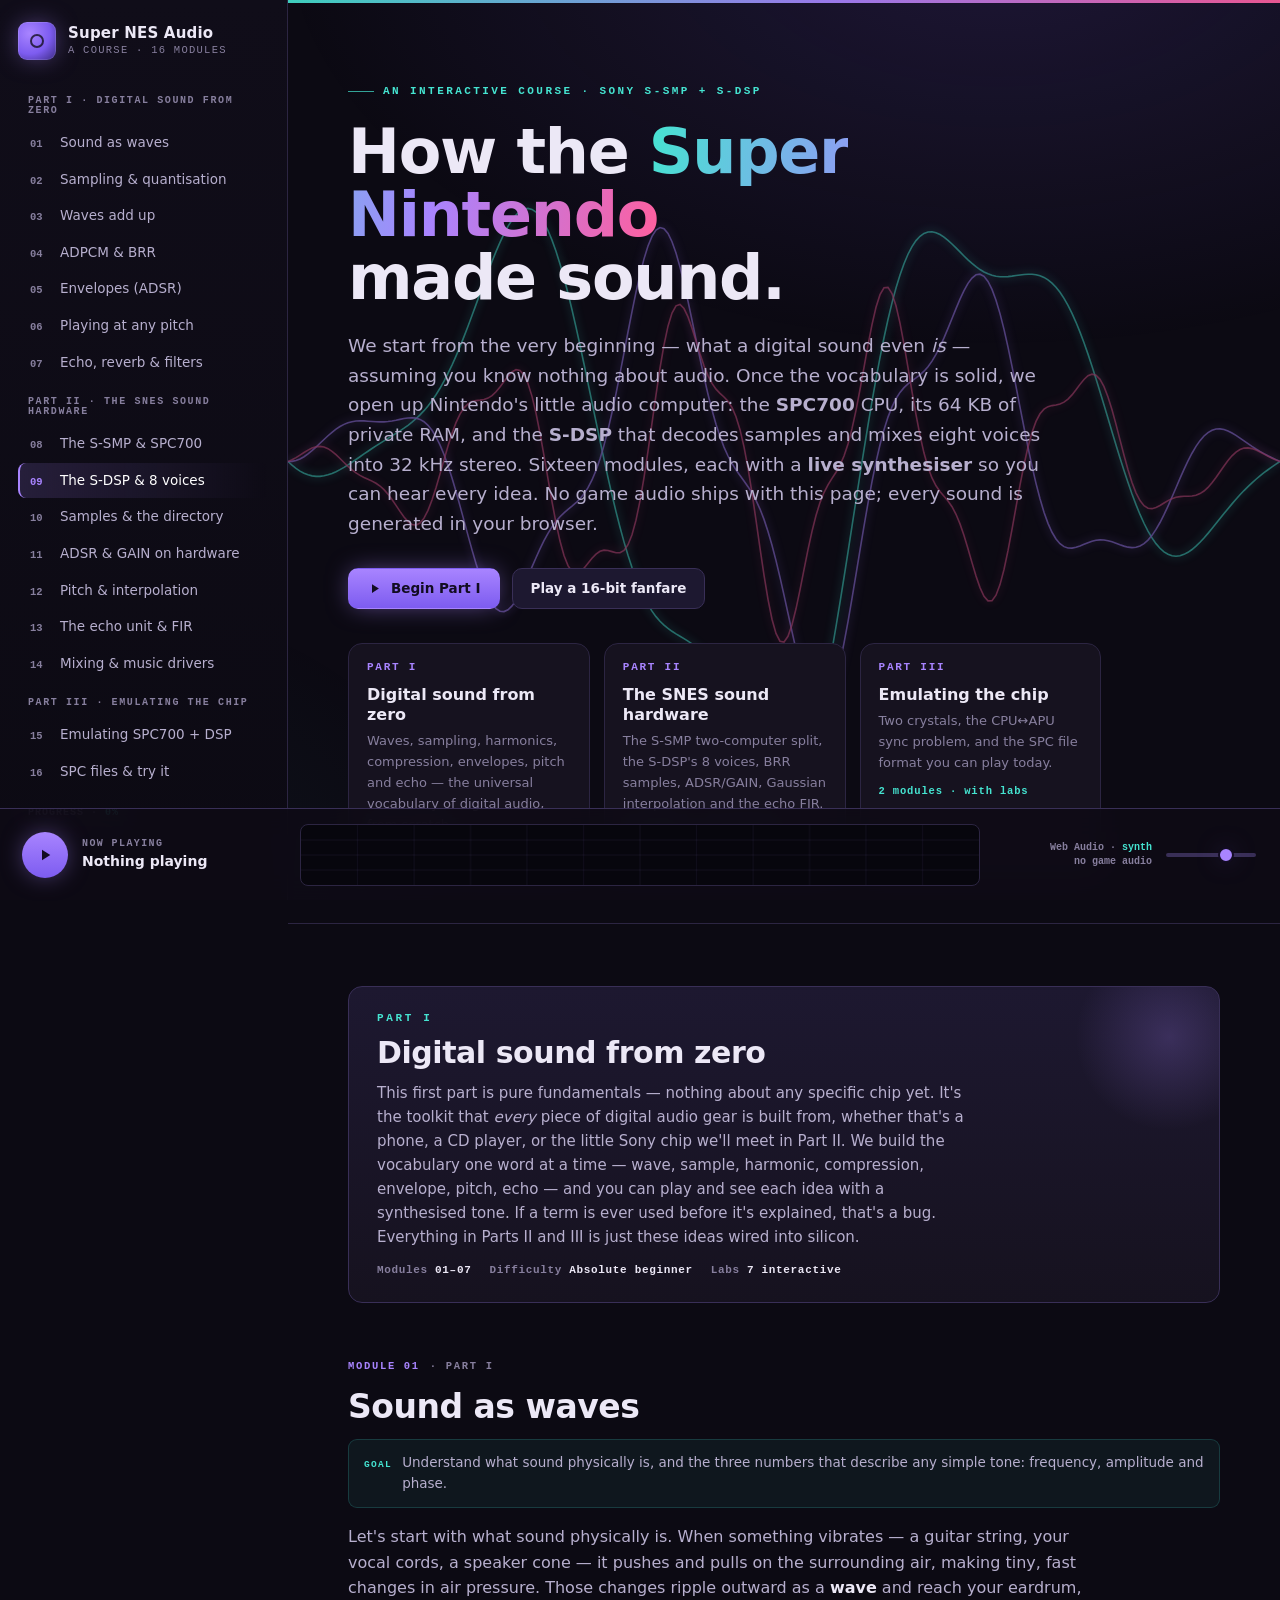
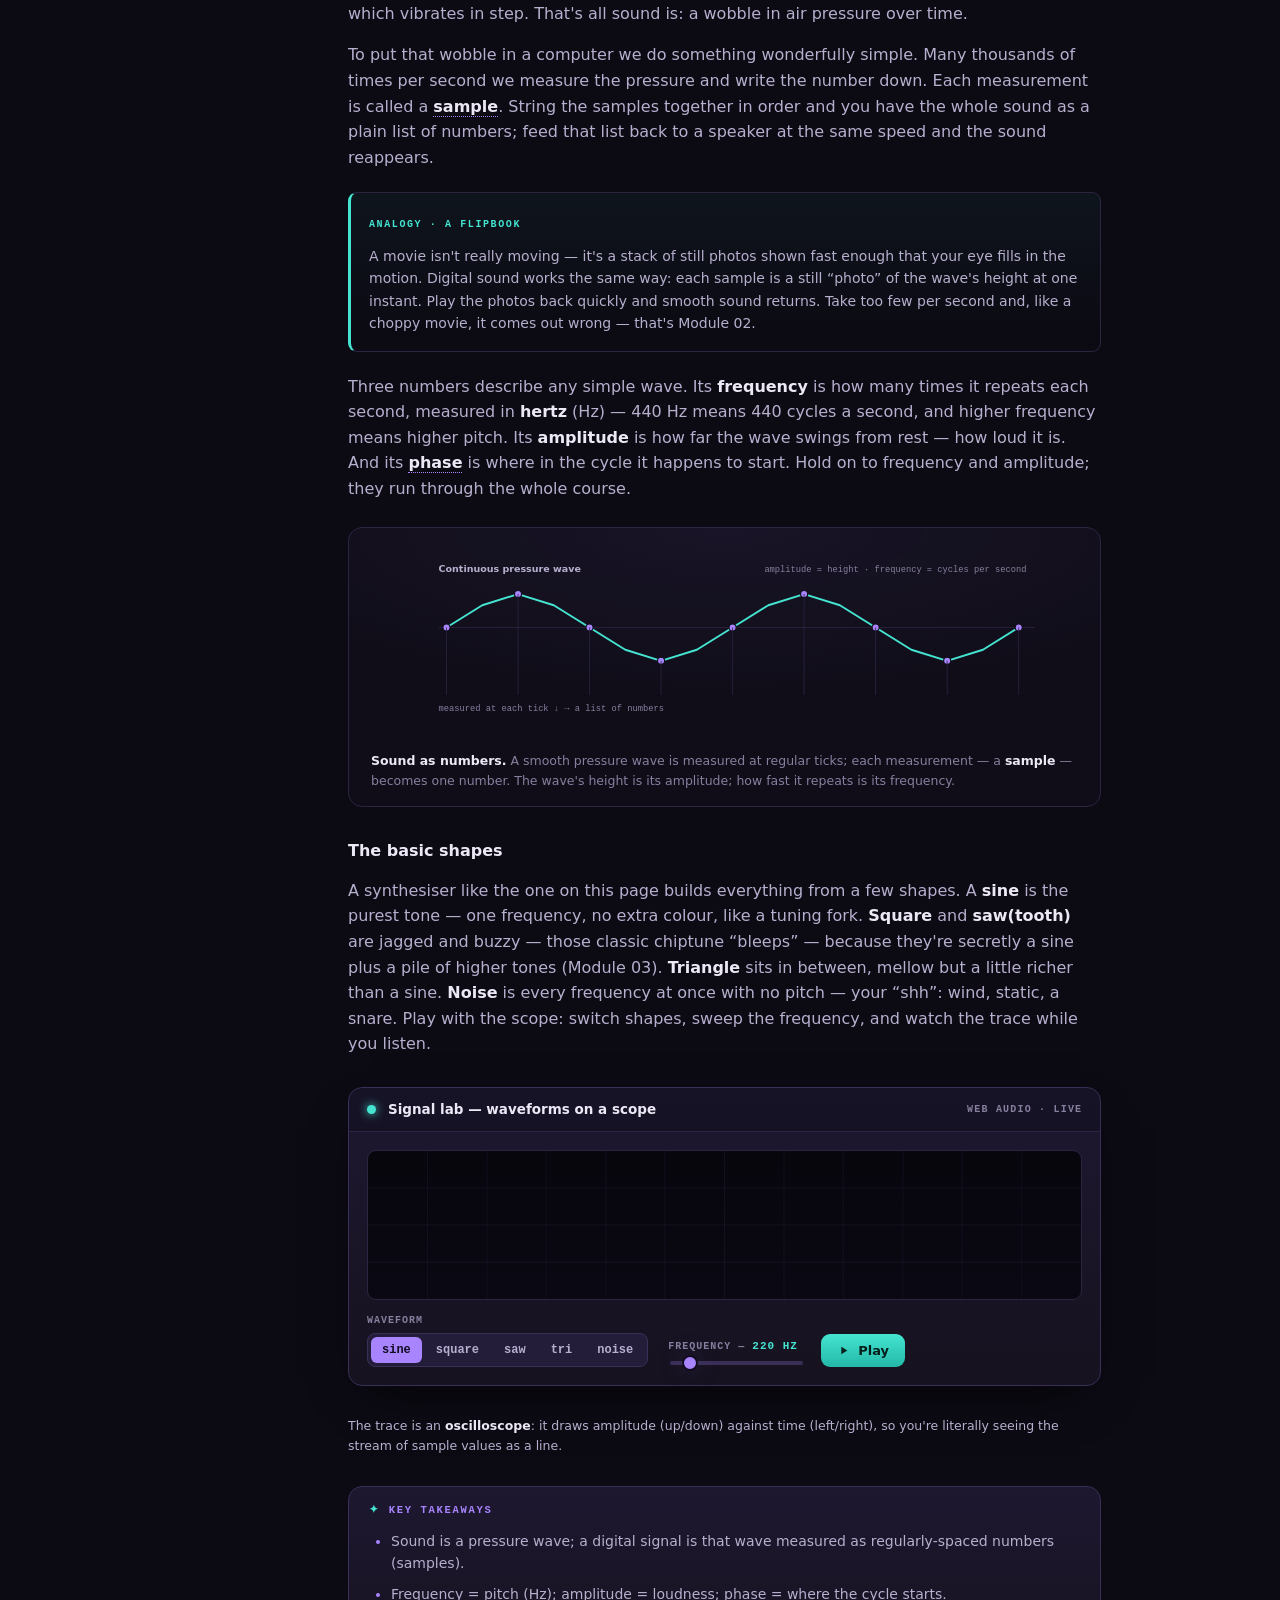
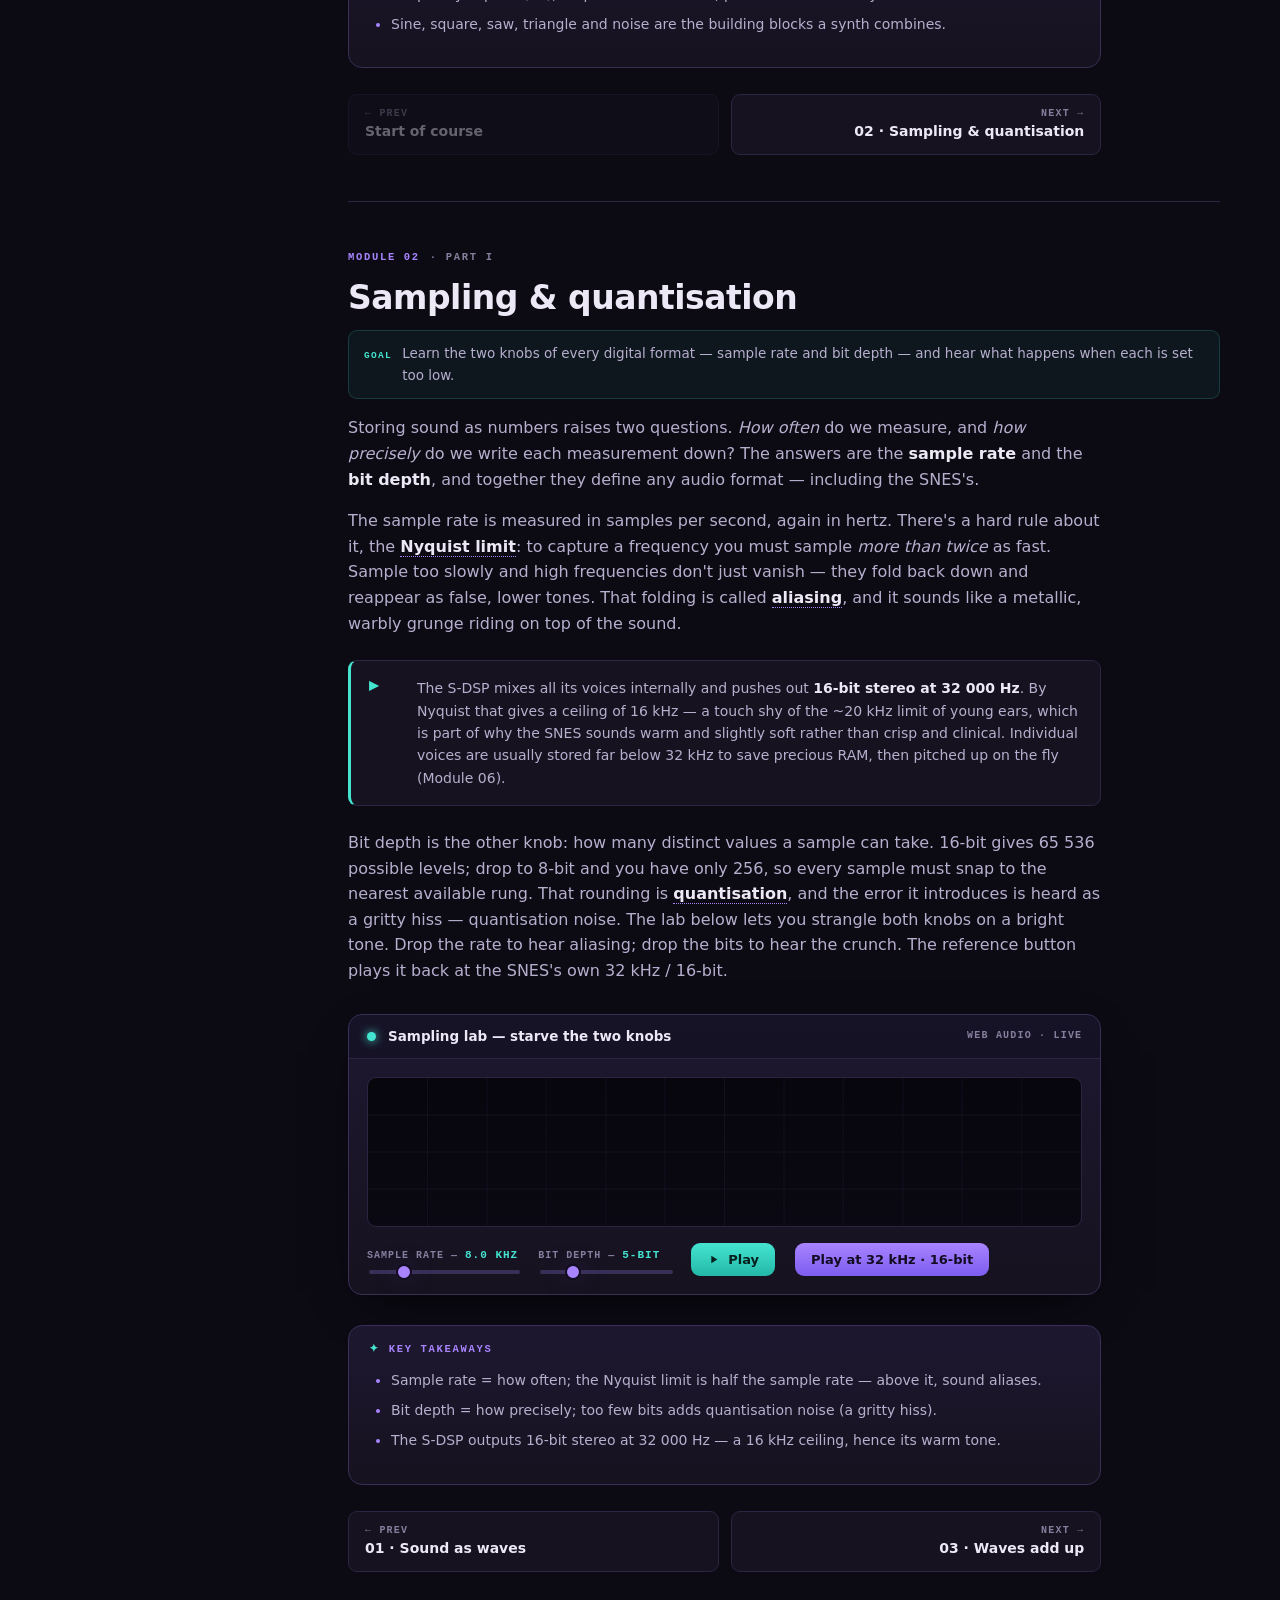
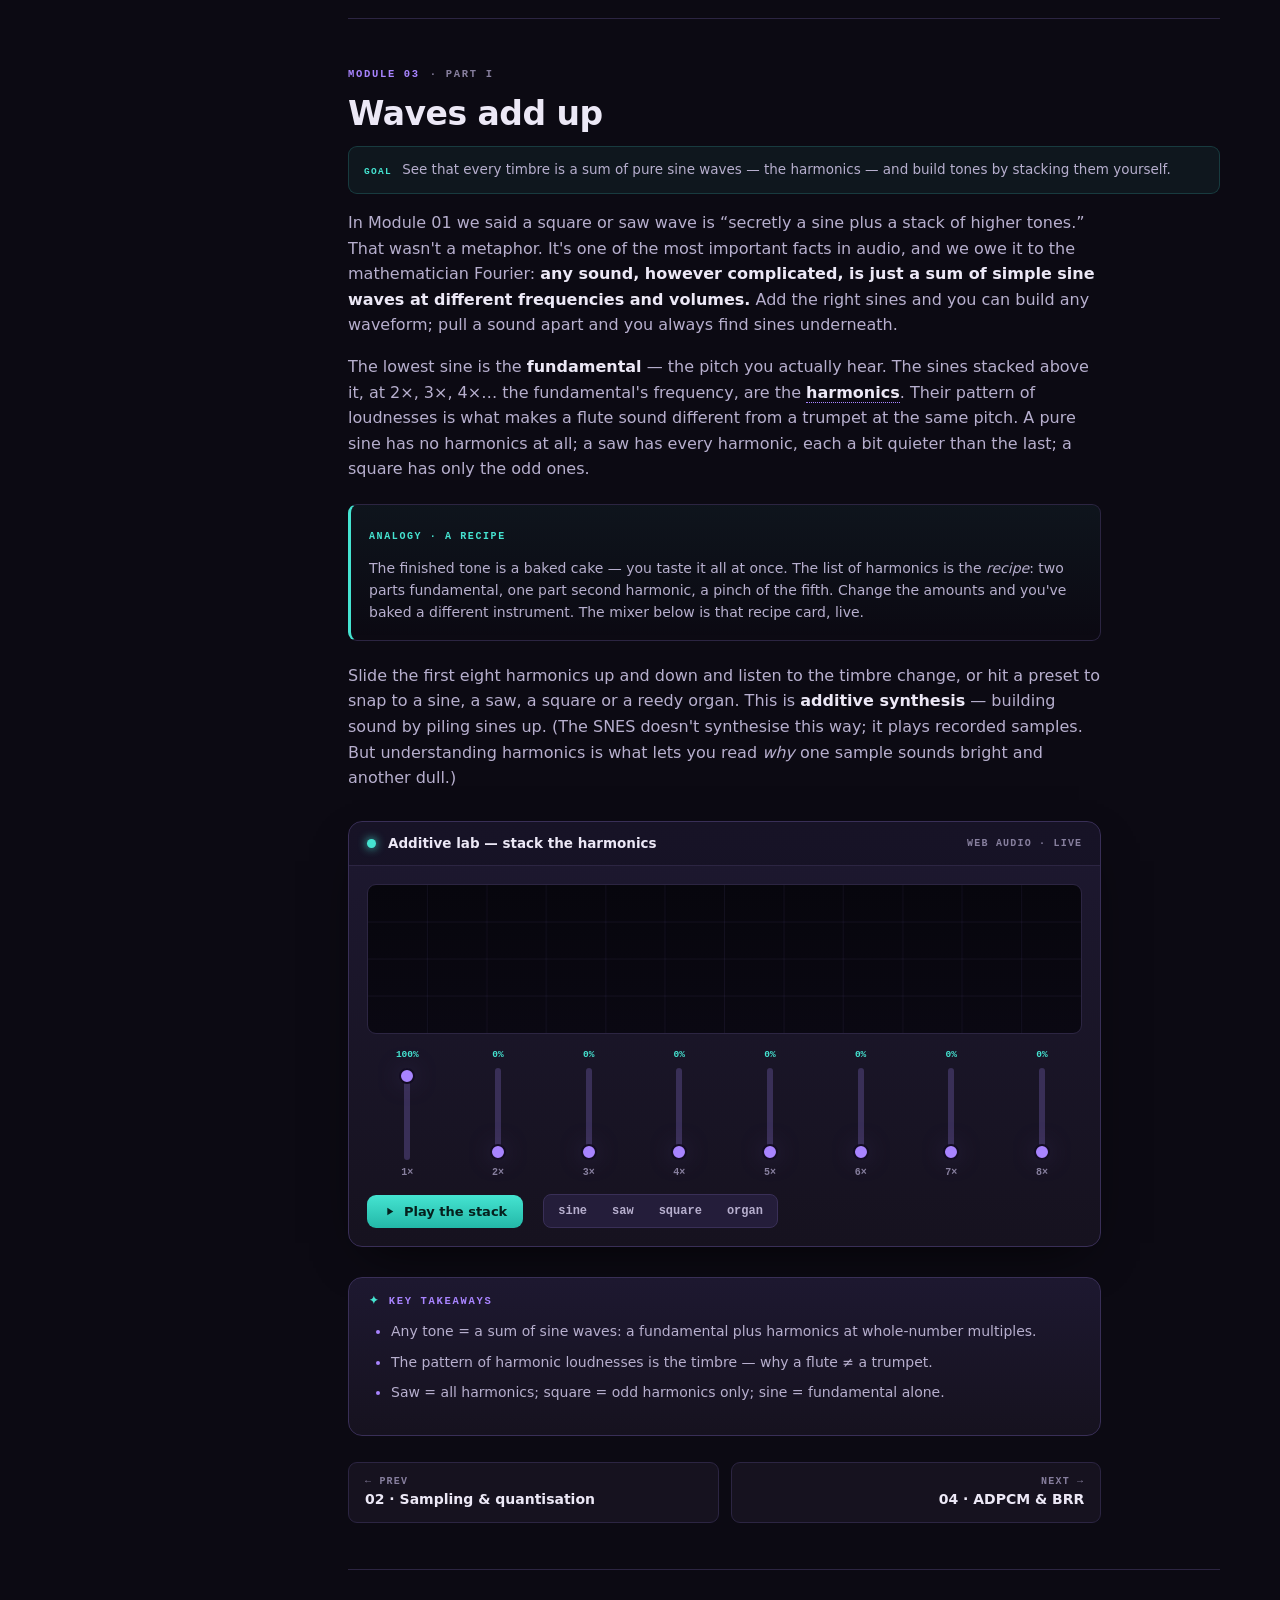
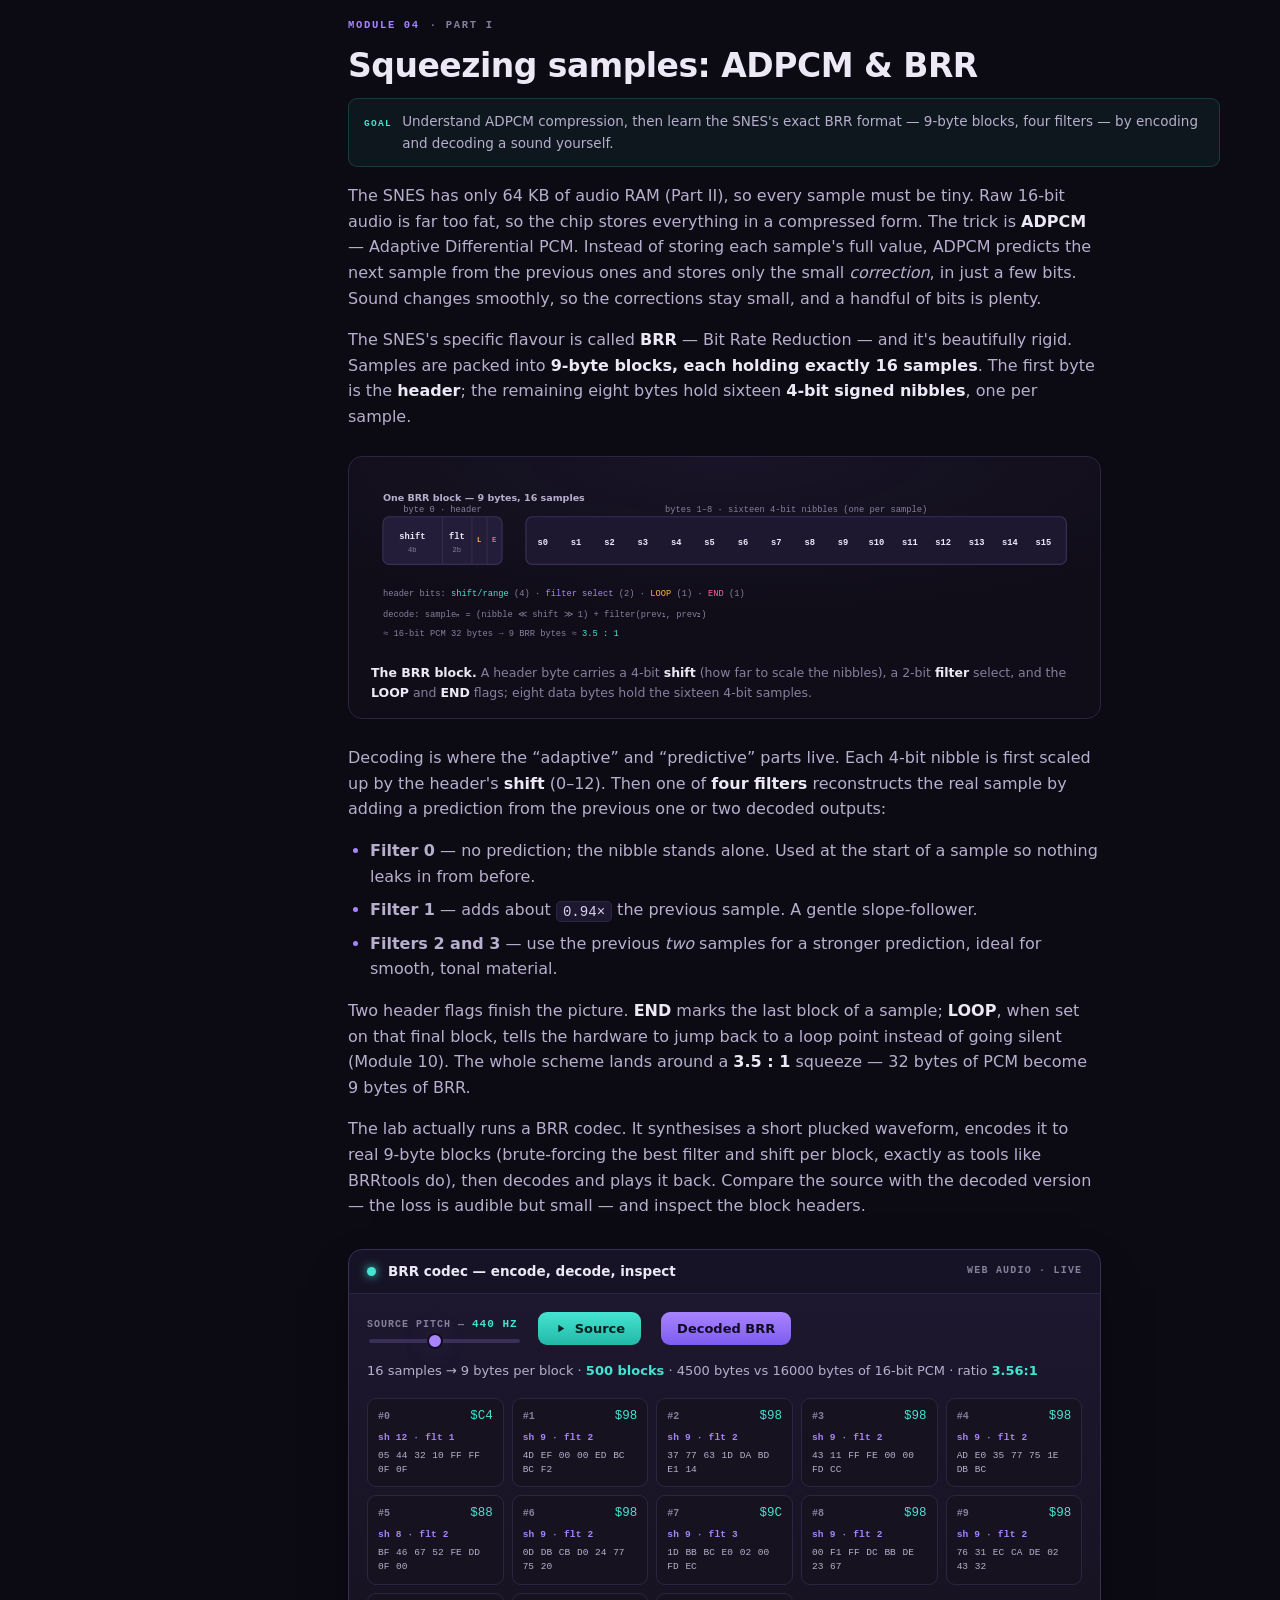
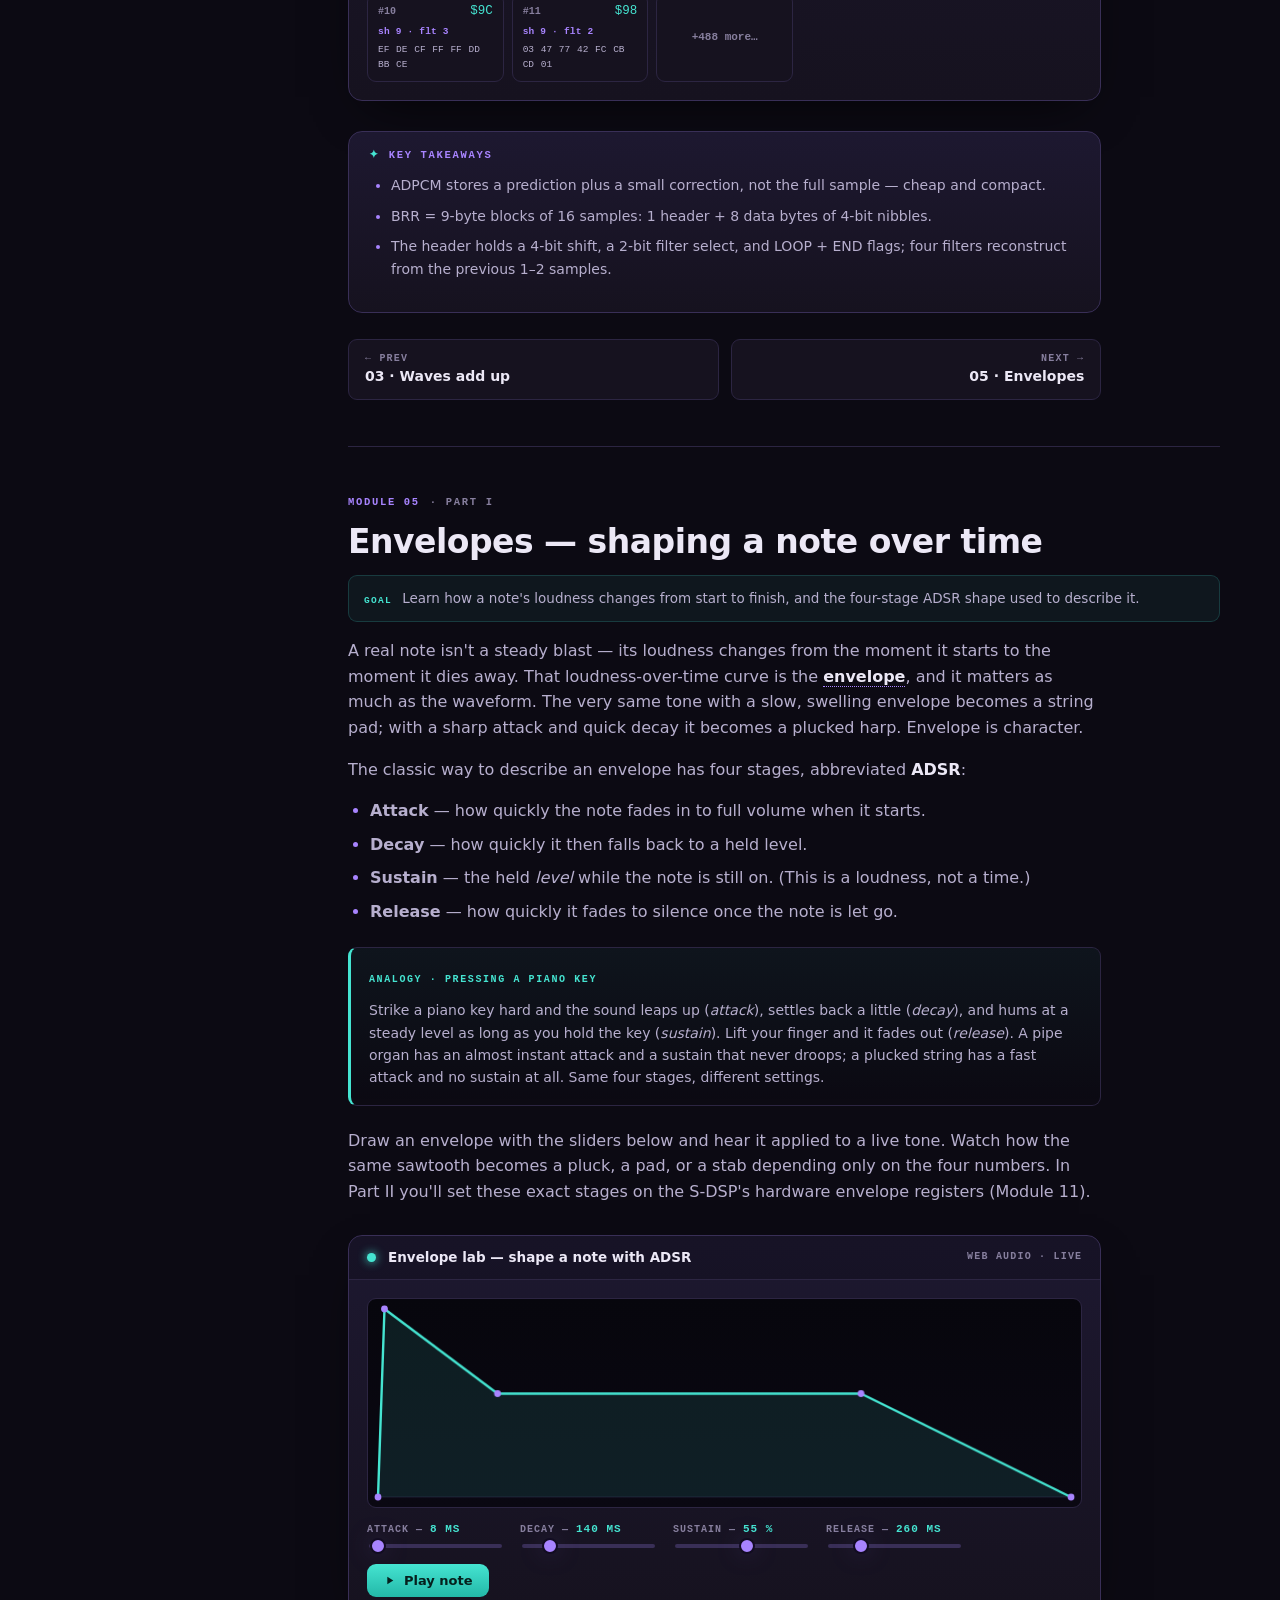
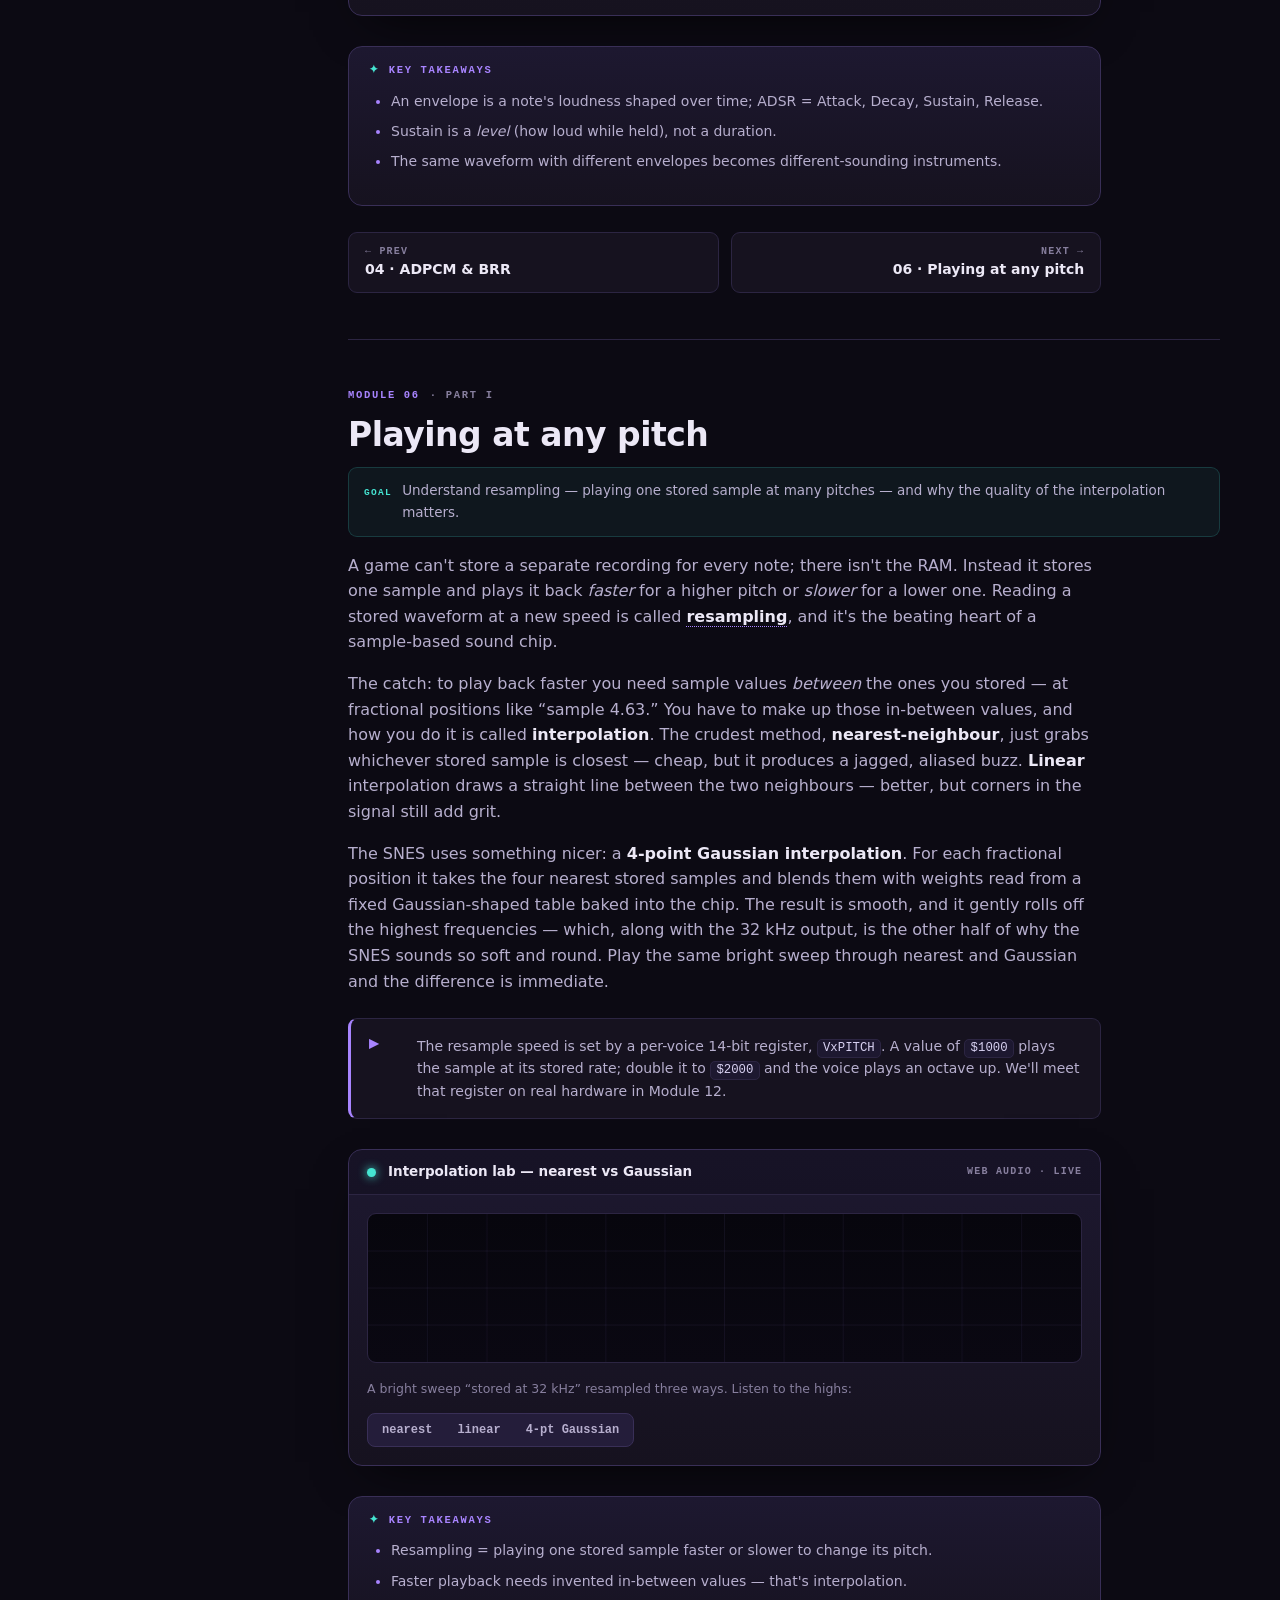
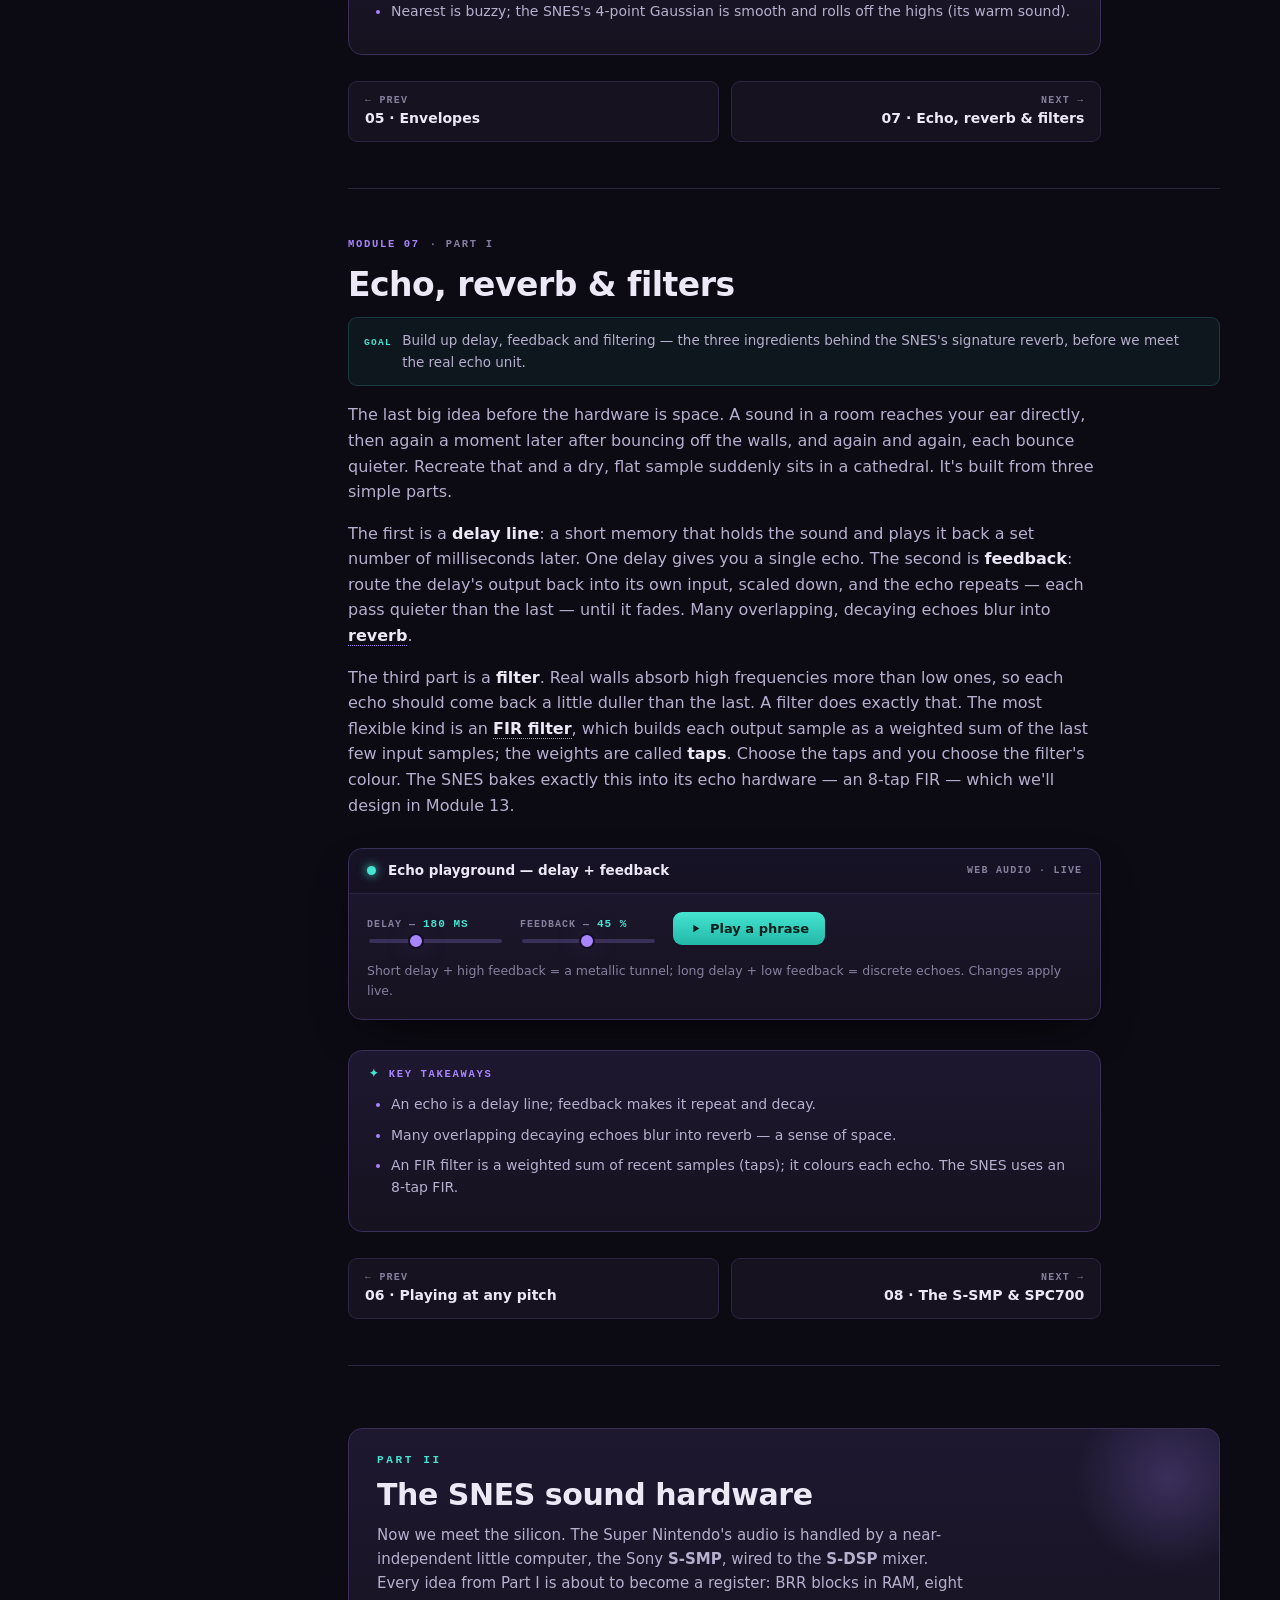
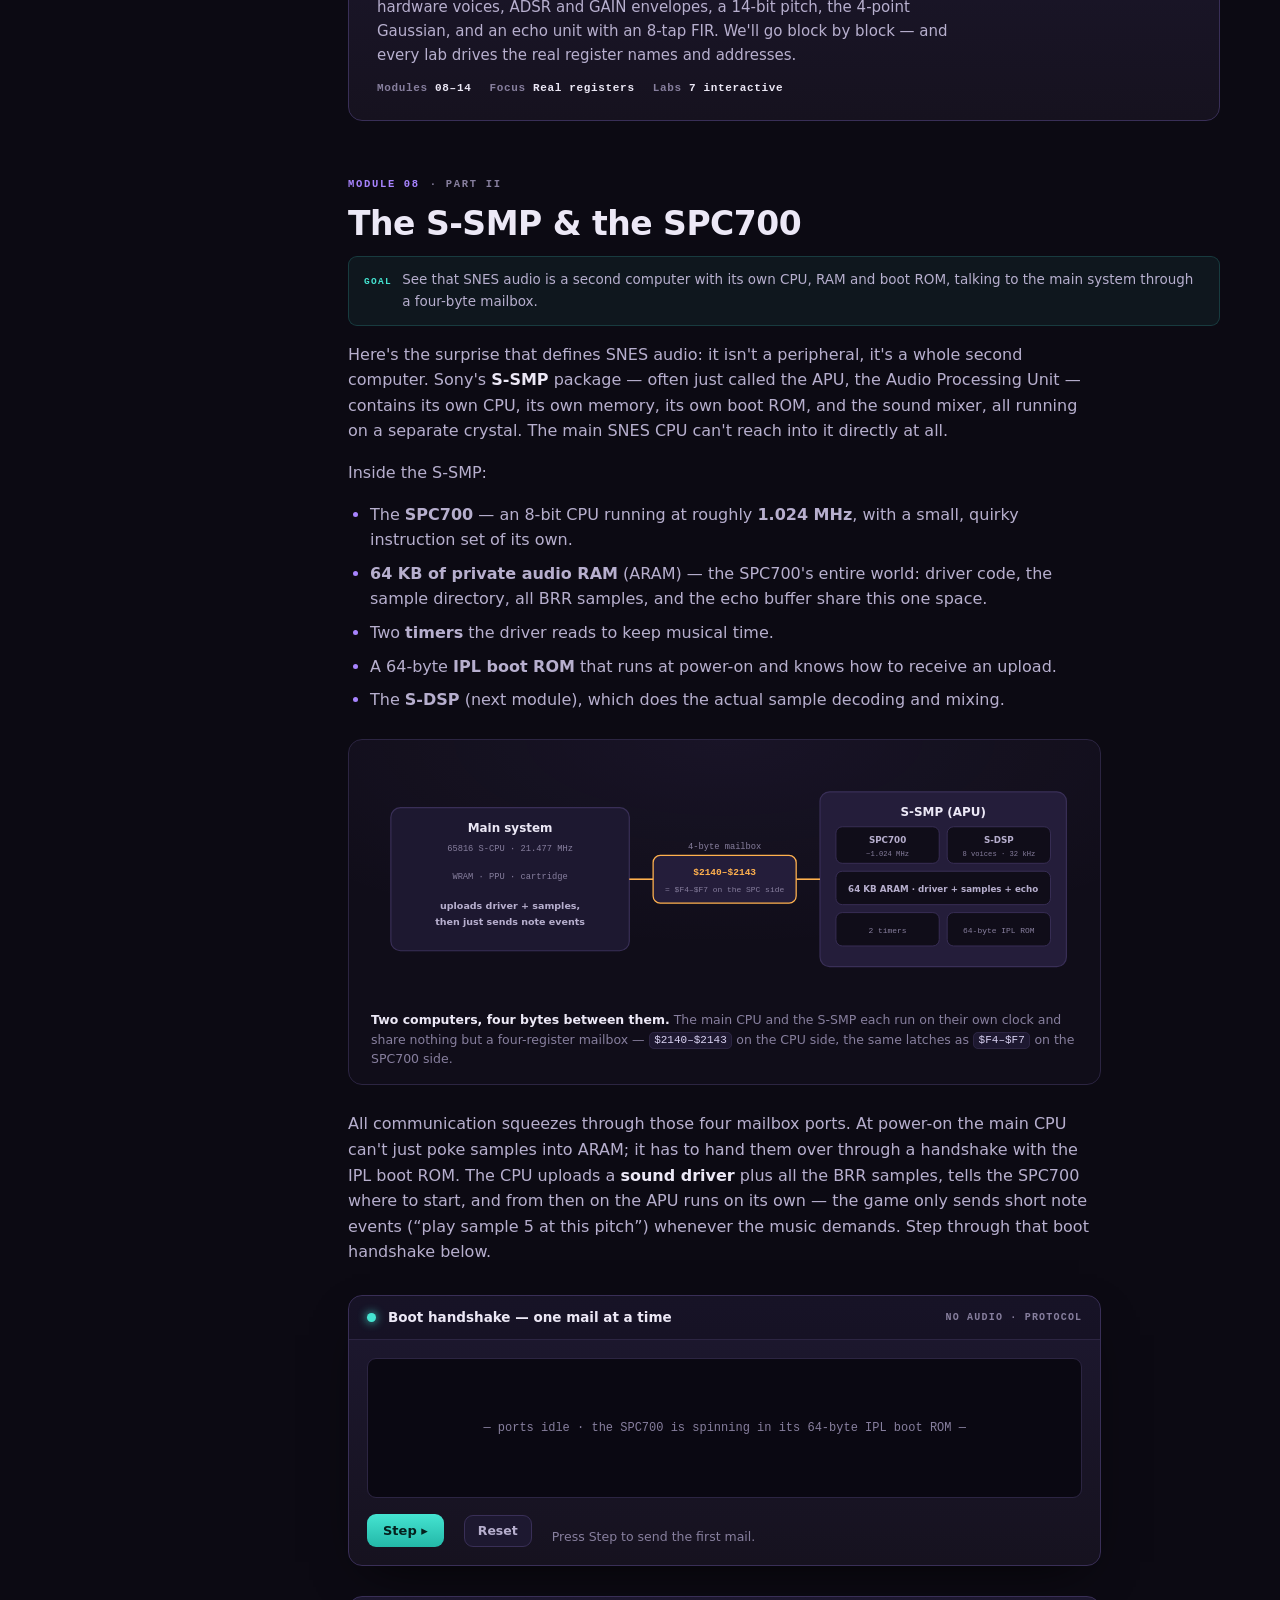
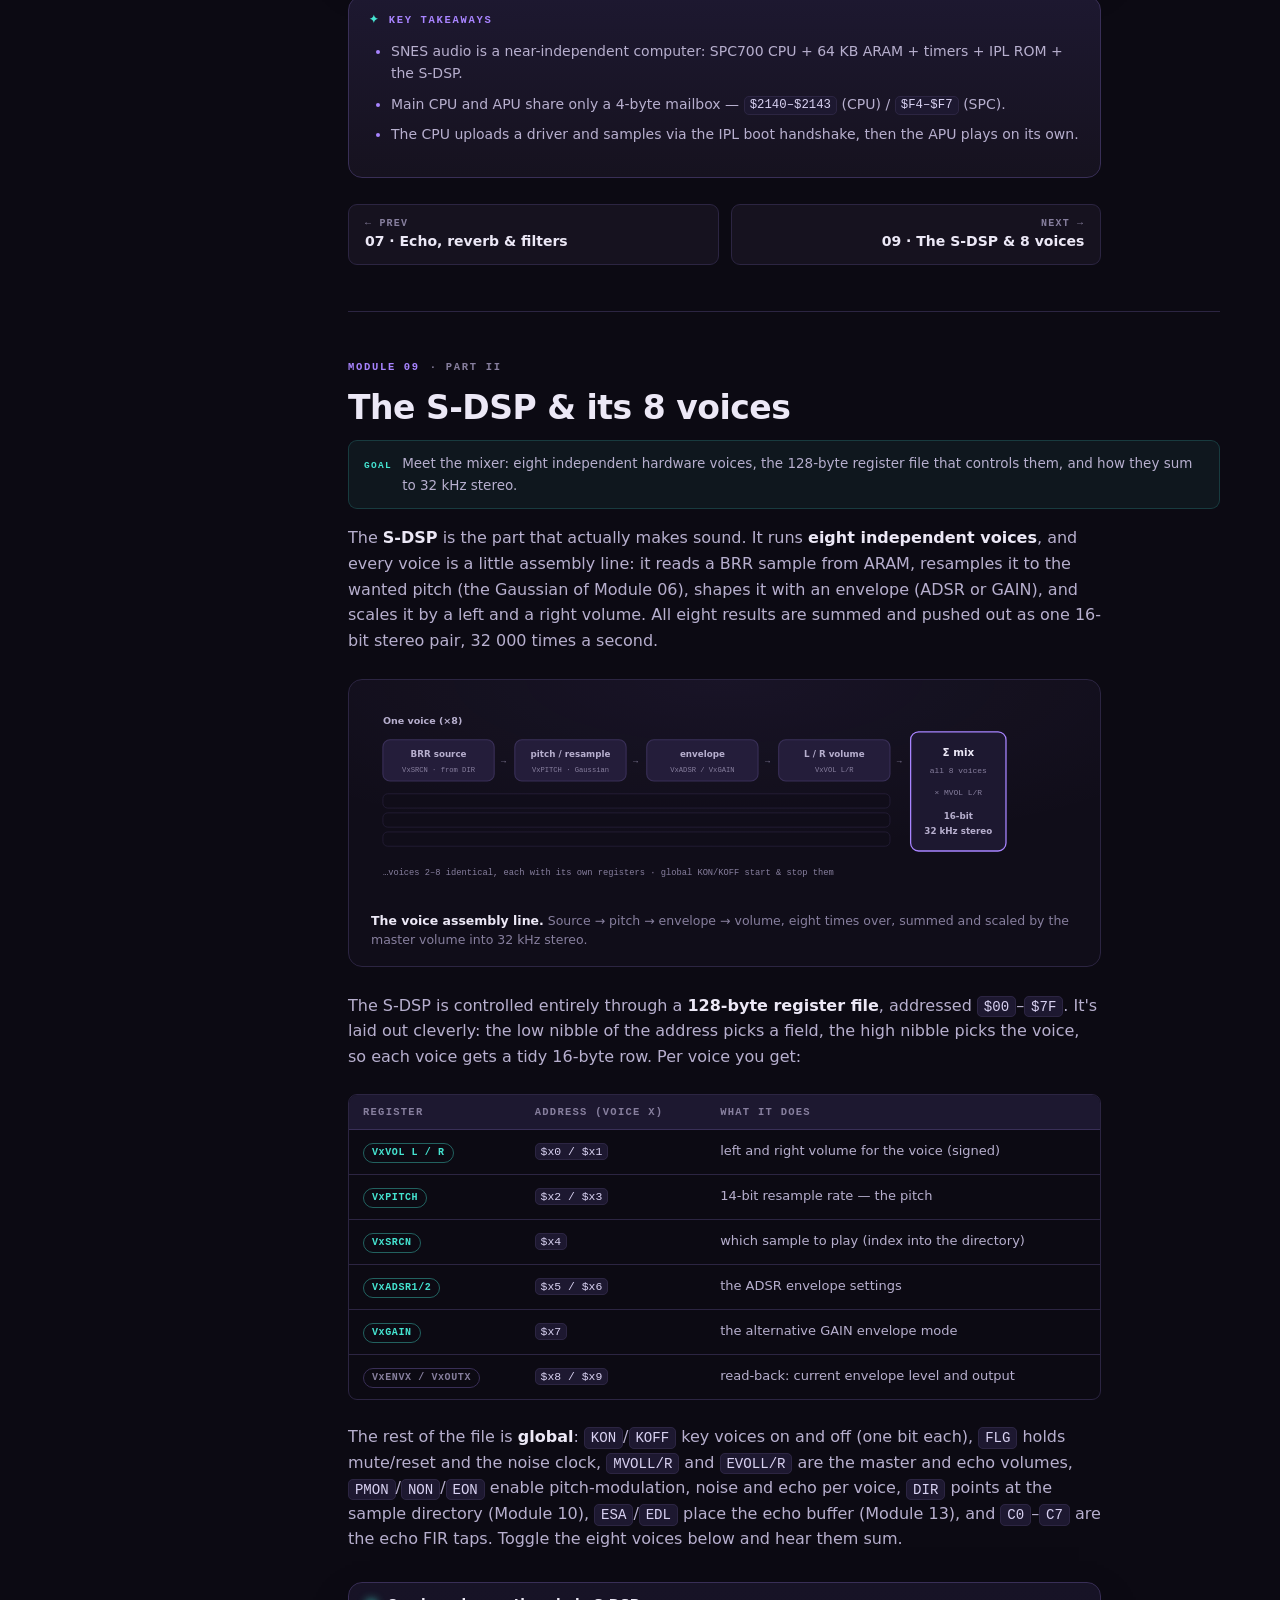
==== audio/index.html @ 61e78a9d "Add interactive Super Nintendo hardware courses Four self-contained, dependency-free static courses " ====
<!DOCTYPE html>
<html lang="en">
<head>
<meta charset="utf-8">
<meta name="viewport" content="width=device-width, initial-scale=1">
<title>Super NES Audio — a course on the S-SMP, SPC700 &amp; S-DSP</title>
<link rel="icon" href="data:image/svg+xml,%3Csvg xmlns=%27http://www.w3.org/2000/svg%27 viewBox=%270 0 32 32%27%3E%3Crect width=%2732%27 height=%2732%27 rx=%278%27 fill=%27%237d5cf0%27/%3E%3Cpath d=%27M4 16 Q10 4 16 16 T28 16%27 fill=%27none%27 stroke=%27%2345e4d1%27 stroke-width=%272.4%27/%3E%3C/svg%3E">
<meta name="description" content="A hands-on course in three parts: digital audio from scratch, how the Super Nintendo's Sony S-SMP (SPC700) and S-DSP make sound — BRR samples, 8 voices, ADSR/GAIN, Gaussian interpolation and the 8-tap echo FIR — and how emulators recreate it. Every sound is synthesised live in your browser.">
<link rel="stylesheet" href="styles.css">
</head>
<body>

<div class="progress" aria-hidden="true"><div class="fill" id="progress-fill"></div></div>
<button class="menu-btn" id="menu-btn" aria-label="Open contents">☰</button>
<div class="scrim" id="scrim"></div>

<div class="app">

  <!-- ================================================= SIDEBAR ============ -->
  <aside class="sidebar" id="sidebar">
    <div class="brand">
      <div class="logo" aria-hidden="true"></div>
      <div>
        <h1>Super NES Audio</h1>
        <span class="sub">A course · 16 modules</span>
      </div>
    </div>

    <nav class="toc" aria-label="Course contents">
      <div class="toc-group">Part I · Digital sound from zero</div>
      <a href="#waves"><span class="n">01</span><span>Sound as waves</span></a>
      <a href="#sampling"><span class="n">02</span><span>Sampling &amp; quantisation</span></a>
      <a href="#harmonics"><span class="n">03</span><span>Waves add up</span></a>
      <a href="#brr"><span class="n">04</span><span>ADPCM &amp; BRR</span></a>
      <a href="#envelopes"><span class="n">05</span><span>Envelopes (ADSR)</span></a>
      <a href="#pitch"><span class="n">06</span><span>Playing at any pitch</span></a>
      <a href="#echo"><span class="n">07</span><span>Echo, reverb &amp; filters</span></a>

      <div class="toc-group">Part II · The SNES sound hardware</div>
      <a href="#ssmp"><span class="n">08</span><span>The S-SMP &amp; SPC700</span></a>
      <a href="#sdsp"><span class="n">09</span><span>The S-DSP &amp; 8 voices</span></a>
      <a href="#samples"><span class="n">10</span><span>Samples &amp; the directory</span></a>
      <a href="#hwenv"><span class="n">11</span><span>ADSR &amp; GAIN on hardware</span></a>
      <a href="#gauss"><span class="n">12</span><span>Pitch &amp; interpolation</span></a>
      <a href="#fir"><span class="n">13</span><span>The echo unit &amp; FIR</span></a>
      <a href="#drivers"><span class="n">14</span><span>Mixing &amp; music drivers</span></a>

      <div class="toc-group">Part III · Emulating the chip</div>
      <a href="#emulate"><span class="n">15</span><span>Emulating SPC700 + DSP</span></a>
      <a href="#try"><span class="n">16</span><span>SPC files &amp; try it</span></a>

      <div class="progress-note">Progress · <b id="pct">0%</b></div>
    </nav>
  </aside>

  <!-- ================================================= MAIN =============== -->
  <main class="main">

    <!-- ------------------------------------------------ HERO -------------- -->
    <header class="hero">
      <canvas id="hero-scope" aria-hidden="true"></canvas>
      <div class="wrap">
        <div class="inner">
          <span class="eyebrow">An interactive course · Sony S-SMP + S-DSP</span>
          <h2>How the <span class="grad">Super Nintendo</span> made sound.</h2>
          <p class="lede">
            We start from the very beginning — what a digital sound even
            <em>is</em> — assuming you know nothing about audio. Once the
            vocabulary is solid, we open up Nintendo's little audio computer: the
            <strong>SPC700</strong> CPU, its 64&nbsp;KB of private RAM, and the
            <strong>S-DSP</strong> that decodes samples and mixes eight voices into
            32&nbsp;kHz stereo. Sixteen modules, each with a <strong>live
            synthesiser</strong> so you can hear every idea. No game audio ships
            with this page; every sound is generated in your browser.
          </p>
          <div class="cta-row">
            <a class="btn primary" href="#waves">
              <svg viewBox="0 0 24 24" fill="currentColor"><path d="M8 5v14l11-7z"/></svg>
              Begin Part I
            </a>
            <button class="btn" id="play-fanfare">Play a 16-bit fanfare</button>
          </div>

          <div class="arc-cards">
            <a class="arc" href="#part-1">
              <div class="an">PART I</div>
              <h4>Digital sound from zero</h4>
              <p>Waves, sampling, harmonics, compression, envelopes, pitch and echo — the universal vocabulary of digital audio, from scratch.</p>
              <div class="cnt">7 modules · with labs</div>
            </a>
            <a class="arc" href="#part-2">
              <div class="an">PART II</div>
              <h4>The SNES sound hardware</h4>
              <p>The S-SMP two-computer split, the S-DSP's 8 voices, BRR samples, ADSR/GAIN, Gaussian interpolation and the echo FIR.</p>
              <div class="cnt">7 modules · with labs</div>
            </a>
            <a class="arc" href="#part-3">
              <div class="an">PART III</div>
              <h4>Emulating the chip</h4>
              <p>Two crystals, the CPU↔APU sync problem, and the SPC file format you can play today.</p>
              <div class="cnt">2 modules · with labs</div>
            </a>
          </div>
        </div>
      </div>
    </header>

    <div class="wrap">

      <!-- ============================================ PART I ============== -->
      <section class="part" id="part-1">
        <div class="part-inner">
          <div class="kicker">Part I</div>
          <h3>Digital sound from zero</h3>
          <p>
            This first part is pure fundamentals — nothing about any specific chip
            yet. It's the toolkit that <em>every</em> piece of digital audio gear is
            built from, whether that's a phone, a CD player, or the little Sony chip
            we'll meet in Part II. We build the vocabulary one word at a time —
            wave, sample, harmonic, compression, envelope, pitch, echo — and you can
            play and see each idea with a synthesised tone. If a term is ever used
            before it's explained, that's a bug. Everything in Parts II and III is
            just these ideas wired into silicon.
          </p>
          <div class="part-meta"><span>Modules <b>01–07</b></span><span>Difficulty <b>Absolute beginner</b></span><span>Labs <b>7 interactive</b></span></div>
        </div>
      </section>

      <!-- --- Module 01 --- -->
      <section class="doc" id="waves">
        <div class="mod-head">
          <span class="eye">Module 01 <span class="part-tag">· Part I</span></span>
          <h3>Sound as waves</h3>
          <div class="objective"><span class="lbl">Goal</span><span class="txt">Understand what sound physically is, and the three numbers that describe any simple tone: frequency, amplitude and phase.</span></div>
        </div>
        <div class="prose">
          <p>
            Let's start with what sound physically is. When something vibrates — a
            guitar string, your vocal cords, a speaker cone — it pushes and pulls on
            the surrounding air, making tiny, fast changes in air pressure. Those
            changes ripple outward as a <strong>wave</strong> and reach your eardrum,
            which vibrates in step. That's all sound is: a wobble in air pressure
            over time.
          </p>
          <p>
            To put that wobble in a computer we do something wonderfully simple. Many
            thousands of times per second we measure the pressure and write the number
            down. Each measurement is called a <span class="term" data-tip="One measurement of the wave's height at a single instant.">sample</span>.
            String the samples together in order and you have the whole sound as a
            plain list of numbers; feed that list back to a speaker at the same speed
            and the sound reappears.
          </p>

          <div class="analogy">
            <span class="lbl">Analogy · A flipbook</span>
            <p>
              A movie isn't really moving — it's a stack of still photos shown fast
              enough that your eye fills in the motion. Digital sound works the same
              way: each sample is a still &ldquo;photo&rdquo; of the wave's height at
              one instant. Play the photos back quickly and smooth sound returns.
              Take too few per second and, like a choppy movie, it comes out wrong —
              that's Module 02.
            </p>
          </div>

          <p>
            Three numbers describe any simple wave. Its <strong>frequency</strong> is
            how many times it repeats each second, measured in <strong>hertz</strong>
            (Hz) — 440&nbsp;Hz means 440 cycles a second, and higher frequency means
            higher pitch. Its <strong>amplitude</strong> is how far the wave swings
            from rest — how loud it is. And its <span class="term" data-tip="Where in its cycle a wave starts — the same shape shifted left or right in time.">phase</span>
            is where in the cycle it happens to start. Hold on to frequency and
            amplitude; they run through the whole course.
          </p>

          <figure class="figure">
            <svg viewBox="0 0 900 240" role="img" aria-label="A continuous pressure wave measured into a list of numbers">
              <line x1="90" y1="100" x2="840" y2="100" class="d-grid"/>
              <polyline class="d-wave-c" points="100,100 145,72 190,58 235,72 280,100 325,128 370,142 415,128 460,100 505,72 550,58 595,72 640,100 685,128 730,142 775,128 820,100"/>
              <g>
                <circle cx="100" cy="100" r="4.5" class="d-dot-v"/><line x1="100" y1="100" x2="100" y2="185" class="d-grid"/>
                <circle cx="190" cy="58" r="4.5" class="d-dot-v"/><line x1="190" y1="58" x2="190" y2="185" class="d-grid"/>
                <circle cx="280" cy="100" r="4.5" class="d-dot-v"/><line x1="280" y1="100" x2="280" y2="185" class="d-grid"/>
                <circle cx="370" cy="142" r="4.5" class="d-dot-v"/><line x1="370" y1="142" x2="370" y2="185" class="d-grid"/>
                <circle cx="460" cy="100" r="4.5" class="d-dot-v"/><line x1="460" y1="100" x2="460" y2="185" class="d-grid"/>
                <circle cx="550" cy="58" r="4.5" class="d-dot-v"/><line x1="550" y1="58" x2="550" y2="185" class="d-grid"/>
                <circle cx="640" cy="100" r="4.5" class="d-dot-v"/><line x1="640" y1="100" x2="640" y2="185" class="d-grid"/>
                <circle cx="730" cy="142" r="4.5" class="d-dot-v"/><line x1="730" y1="142" x2="730" y2="185" class="d-grid"/>
                <circle cx="820" cy="100" r="4.5" class="d-dot-v"/><line x1="820" y1="100" x2="820" y2="185" class="d-grid"/>
              </g>
              <text x="90" y="30" class="d-tag d-cyan">Continuous pressure wave</text>
              <text x="90" y="205" class="d-sub">measured at each tick ↓ → a list of numbers</text>
              <text x="500" y="30" text-anchor="start" class="d-sub">amplitude = height · frequency = cycles per second</text>
            </svg>
            <figcaption class="fig-cap"><strong>Sound as numbers.</strong> A smooth pressure wave is measured at regular ticks; each measurement — a <strong>sample</strong> — becomes one number. The wave's height is its amplitude; how fast it repeats is its frequency.</figcaption>
          </figure>

          <h4>The basic shapes</h4>
          <p>
            A synthesiser like the one on this page builds everything from a few
            shapes. A <strong>sine</strong> is the purest tone — one frequency, no
            extra colour, like a tuning fork. <strong>Square</strong> and
            <strong>saw(tooth)</strong> are jagged and buzzy — those classic chiptune
            &ldquo;bleeps&rdquo; — because they're secretly a sine plus a pile of
            higher tones (Module 03). <strong>Triangle</strong> sits in between,
            mellow but a little richer than a sine. <strong>Noise</strong> is every
            frequency at once with no pitch — your &ldquo;shh&rdquo;: wind, static, a
            snare. Play with the scope: switch shapes, sweep the frequency, and watch
            the trace while you listen.
          </p>

          <div class="lab" id="lab-osc">
            <div class="lab-head"><span class="dot"></span><span class="title">Signal lab — waveforms on a scope</span><span class="badge">Web Audio · live</span></div>
            <div class="lab-body">
              <canvas class="scope" aria-label="Oscilloscope trace of the selected waveform"></canvas>
              <div class="controls">
                <div class="ctrl">
                  <label>Waveform</label>
                  <div class="seg-btns" role="group" aria-label="Waveform">
                    <button class="on" data-shape="sine">sine</button>
                    <button data-shape="square">square</button>
                    <button data-shape="sawtooth">saw</button>
                    <button data-shape="triangle">tri</button>
                    <button data-shape="noise">noise</button>
                  </div>
                </div>
                <div class="ctrl">
                  <label>Frequency — <span class="val" data-wave-freq-val>220 Hz</span></label>
                  <input type="range" min="55" max="1760" value="220" step="1" data-wave-freq aria-label="Frequency">
                </div>
                <button class="play-btn" data-wave-play>
                  <svg viewBox="0 0 24 24" fill="currentColor"><path d="M8 5v14l11-7z"/></svg>
                  Play
                </button>
              </div>
            </div>
          </div>
          <p class="lab-note">The trace is an <strong>oscilloscope</strong>: it draws amplitude (up/down) against time (left/right), so you're literally seeing the stream of sample values as a line.</p>

          <div class="takeaway">
            <div class="th">Key takeaways</div>
            <ul>
              <li>Sound is a pressure wave; a digital signal is that wave measured as regularly-spaced numbers (samples).</li>
              <li>Frequency = pitch (Hz); amplitude = loudness; phase = where the cycle starts.</li>
              <li>Sine, square, saw, triangle and noise are the building blocks a synth combines.</li>
            </ul>
          </div>

          <div class="mod-nav">
            <a class="disabled" aria-disabled="true"><span class="dir">← Prev</span><span class="ttl">Start of course</span></a>
            <a class="next" href="#sampling"><span class="dir">Next →</span><span class="ttl">02 · Sampling &amp; quantisation</span></a>
          </div>
        </div>
      </section>

      <!-- --- Module 02 --- -->
      <section class="doc" id="sampling">
        <div class="mod-head">
          <span class="eye">Module 02 <span class="part-tag">· Part I</span></span>
          <h3>Sampling &amp; quantisation</h3>
          <div class="objective"><span class="lbl">Goal</span><span class="txt">Learn the two knobs of every digital format — sample rate and bit depth — and hear what happens when each is set too low.</span></div>
        </div>
        <div class="prose">
          <p>
            Storing sound as numbers raises two questions. <em>How often</em> do we
            measure, and <em>how precisely</em> do we write each measurement down?
            The answers are the <strong>sample rate</strong> and the <strong>bit
            depth</strong>, and together they define any audio format — including the
            SNES's.
          </p>
          <p>
            The sample rate is measured in samples per second, again in hertz. There's
            a hard rule about it, the <span class="term" data-tip="You must sample at more than twice the highest frequency you want to capture, or that frequency folds back as a false lower tone.">Nyquist limit</span>:
            to capture a frequency you must sample <em>more than twice</em> as fast.
            Sample too slowly and high frequencies don't just vanish — they fold back
            down and reappear as false, lower tones. That folding is called
            <span class="term" data-tip="A false, lower tone created when a frequency above half the sample rate folds back into the audible range.">aliasing</span>,
            and it sounds like a metallic, warbly grunge riding on top of the sound.
          </p>

          <div class="note hw">
            <div class="ico">▸</div>
            <div>
              <p>
                The S-DSP mixes all its voices internally and pushes out
                <strong>16-bit stereo at 32&nbsp;000&nbsp;Hz</strong>. By Nyquist that
                gives a ceiling of 16&nbsp;kHz — a touch shy of the ~20&nbsp;kHz limit
                of young ears, which is part of why the SNES sounds warm and slightly
                soft rather than crisp and clinical. Individual voices are usually
                stored far below 32&nbsp;kHz to save precious RAM, then pitched up on
                the fly (Module 06).
              </p>
            </div>
          </div>

          <p>
            Bit depth is the other knob: how many distinct values a sample can take.
            16-bit gives 65&nbsp;536 possible levels; drop to 8-bit and you have only
            256, so every sample must snap to the nearest available rung. That rounding
            is <span class="term" data-tip="Rounding each sample to the nearest available level; the error shows up as a gritty hiss called quantisation noise.">quantisation</span>,
            and the error it introduces is heard as a gritty hiss — quantisation
            noise. The lab below lets you strangle both knobs on a bright tone. Drop
            the rate to hear aliasing; drop the bits to hear the crunch. The reference
            button plays it back at the SNES's own 32&nbsp;kHz / 16-bit.
          </p>

          <div class="lab" id="lab-sampling">
            <div class="lab-head"><span class="dot"></span><span class="title">Sampling lab — starve the two knobs</span><span class="badge">Web Audio · live</span></div>
            <div class="lab-body">
              <canvas class="scope" aria-label="Oscilloscope trace of the resampled, requantised tone"></canvas>
              <div class="controls">
                <div class="ctrl">
                  <label>Sample rate — <span class="val" data-rate-val>8.0 kHz</span></label>
                  <input type="range" min="2000" max="32000" value="8000" step="500" data-rate aria-label="Sample rate">
                </div>
                <div class="ctrl">
                  <label>Bit depth — <span class="val" data-bits-val>5-bit</span></label>
                  <input type="range" min="2" max="16" value="5" step="1" data-bits aria-label="Bit depth">
                </div>
                <button class="play-btn" data-sampling-play>
                  <svg viewBox="0 0 24 24" fill="currentColor"><path d="M8 5v14l11-7z"/></svg>
                  Play
                </button>
                <button class="play-btn" data-sampling-ref style="background:linear-gradient(180deg,var(--violet),var(--violet-d));color:#120c22">Play at 32 kHz · 16-bit</button>
              </div>
            </div>
          </div>

          <div class="takeaway">
            <div class="th">Key takeaways</div>
            <ul>
              <li>Sample rate = how often; the Nyquist limit is half the sample rate — above it, sound aliases.</li>
              <li>Bit depth = how precisely; too few bits adds quantisation noise (a gritty hiss).</li>
              <li>The S-DSP outputs 16-bit stereo at 32&nbsp;000&nbsp;Hz — a 16&nbsp;kHz ceiling, hence its warm tone.</li>
            </ul>
          </div>

          <div class="mod-nav">
            <a href="#waves"><span class="dir">← Prev</span><span class="ttl">01 · Sound as waves</span></a>
            <a class="next" href="#harmonics"><span class="dir">Next →</span><span class="ttl">03 · Waves add up</span></a>
          </div>
        </div>
      </section>

      <!-- --- Module 03 --- -->
      <section class="doc" id="harmonics">
        <div class="mod-head">
          <span class="eye">Module 03 <span class="part-tag">· Part I</span></span>
          <h3>Waves add up</h3>
          <div class="objective"><span class="lbl">Goal</span><span class="txt">See that every timbre is a sum of pure sine waves — the harmonics — and build tones by stacking them yourself.</span></div>
        </div>
        <div class="prose">
          <p>
            In Module 01 we said a square or saw wave is &ldquo;secretly a sine plus a
            stack of higher tones.&rdquo; That wasn't a metaphor. It's one of the most
            important facts in audio, and we owe it to the mathematician Fourier:
            <strong>any sound, however complicated, is just a sum of simple sine waves
            at different frequencies and volumes.</strong> Add the right sines and you
            can build any waveform; pull a sound apart and you always find sines
            underneath.
          </p>
          <p>
            The lowest sine is the <strong>fundamental</strong> — the pitch you
            actually hear. The sines stacked above it, at 2×, 3×, 4×&hellip; the
            fundamental's frequency, are the <span class="term" data-tip="Whole-number multiples of the fundamental frequency (2×, 3×, 4×…). More or stronger harmonics = a brighter, buzzier tone.">harmonics</span>.
            Their pattern of loudnesses is what makes a flute sound different from a
            trumpet at the same pitch. A pure sine has no harmonics at all; a saw has
            every harmonic, each a bit quieter than the last; a square has only the
            odd ones.
          </p>

          <div class="analogy">
            <span class="lbl">Analogy · A recipe</span>
            <p>
              The finished tone is a baked cake — you taste it all at once. The list of
              harmonics is the <em>recipe</em>: two parts fundamental, one part second
              harmonic, a pinch of the fifth. Change the amounts and you've baked a
              different instrument. The mixer below is that recipe card, live.
            </p>
          </div>

          <p>
            Slide the first eight harmonics up and down and listen to the timbre
            change, or hit a preset to snap to a sine, a saw, a square or a reedy
            organ. This is <strong>additive synthesis</strong> — building sound by
            piling sines up. (The SNES doesn't synthesise this way; it plays recorded
            samples. But understanding harmonics is what lets you read <em>why</em> one
            sample sounds bright and another dull.)
          </p>

          <div class="lab" id="lab-additive">
            <div class="lab-head"><span class="dot"></span><span class="title">Additive lab — stack the harmonics</span><span class="badge">Web Audio · live</span></div>
            <div class="lab-body">
              <canvas class="scope" aria-label="Oscilloscope trace of the summed harmonics"></canvas>
              <div class="harm-bank">
                <div class="hcol"><span class="val">100%</span><input type="range" min="0" max="100" value="100" data-harm aria-label="Harmonic 1"><span class="hn">1×</span></div>
                <div class="hcol"><span class="val">0%</span><input type="range" min="0" max="100" value="0" data-harm aria-label="Harmonic 2"><span class="hn">2×</span></div>
                <div class="hcol"><span class="val">0%</span><input type="range" min="0" max="100" value="0" data-harm aria-label="Harmonic 3"><span class="hn">3×</span></div>
                <div class="hcol"><span class="val">0%</span><input type="range" min="0" max="100" value="0" data-harm aria-label="Harmonic 4"><span class="hn">4×</span></div>
                <div class="hcol"><span class="val">0%</span><input type="range" min="0" max="100" value="0" data-harm aria-label="Harmonic 5"><span class="hn">5×</span></div>
                <div class="hcol"><span class="val">0%</span><input type="range" min="0" max="100" value="0" data-harm aria-label="Harmonic 6"><span class="hn">6×</span></div>
                <div class="hcol"><span class="val">0%</span><input type="range" min="0" max="100" value="0" data-harm aria-label="Harmonic 7"><span class="hn">7×</span></div>
                <div class="hcol"><span class="val">0%</span><input type="range" min="0" max="100" value="0" data-harm aria-label="Harmonic 8"><span class="hn">8×</span></div>
              </div>
              <div class="controls">
                <button class="play-btn" data-additive-play>
                  <svg viewBox="0 0 24 24" fill="currentColor"><path d="M8 5v14l11-7z"/></svg>
                  Play the stack
                </button>
                <div class="seg-btns" role="group" aria-label="Presets">
                  <button data-preset="sine">sine</button>
                  <button data-preset="saw">saw</button>
                  <button data-preset="square">square</button>
                  <button data-preset="organ">organ</button>
                </div>
              </div>
            </div>
          </div>

          <div class="takeaway">
            <div class="th">Key takeaways</div>
            <ul>
              <li>Any tone = a sum of sine waves: a fundamental plus harmonics at whole-number multiples.</li>
              <li>The pattern of harmonic loudnesses is the timbre — why a flute ≠ a trumpet.</li>
              <li>Saw = all harmonics; square = odd harmonics only; sine = fundamental alone.</li>
            </ul>
          </div>

          <div class="mod-nav">
            <a href="#sampling"><span class="dir">← Prev</span><span class="ttl">02 · Sampling &amp; quantisation</span></a>
            <a class="next" href="#brr"><span class="dir">Next →</span><span class="ttl">04 · ADPCM &amp; BRR</span></a>
          </div>
        </div>
      </section>

      <!-- --- Module 04 --- -->
      <section class="doc" id="brr">
        <div class="mod-head">
          <span class="eye">Module 04 <span class="part-tag">· Part I</span></span>
          <h3>Squeezing samples: ADPCM &amp; BRR</h3>
          <div class="objective"><span class="lbl">Goal</span><span class="txt">Understand ADPCM compression, then learn the SNES's exact BRR format — 9-byte blocks, four filters — by encoding and decoding a sound yourself.</span></div>
        </div>
        <div class="prose">
          <p>
            The SNES has only 64&nbsp;KB of audio RAM (Part II), so every sample must
            be tiny. Raw 16-bit audio is far too fat, so the chip stores everything in
            a compressed form. The trick is <strong>ADPCM</strong> — Adaptive
            Differential PCM. Instead of storing each sample's full value, ADPCM
            predicts the next sample from the previous ones and stores only the small
            <em>correction</em>, in just a few bits. Sound changes smoothly, so the
            corrections stay small, and a handful of bits is plenty.
          </p>
          <p>
            The SNES's specific flavour is called <strong>BRR</strong> — Bit Rate
            Reduction — and it's beautifully rigid. Samples are packed into
            <strong>9-byte blocks, each holding exactly 16 samples</strong>. The first
            byte is the <strong>header</strong>; the remaining eight bytes hold sixteen
            <strong>4-bit signed nibbles</strong>, one per sample.
          </p>

          <figure class="figure">
            <svg viewBox="0 0 900 220" role="img" aria-label="Layout of one 9-byte BRR block">
              <text x="20" y="30" class="d-tag d-cyan">One BRR block — 9 bytes, 16 samples</text>
              <!-- header byte -->
              <rect x="20" y="50" width="150" height="60" rx="8" class="d-fill-panel2 d-stroke-line" stroke-width="1.5"/>
              <text x="95" y="44" text-anchor="middle" class="d-sub">byte 0 · header</text>
              <line x1="95" y1="50" x2="95" y2="110" class="d-stroke-line" stroke-width="1"/>
              <line x1="132" y1="50" x2="132" y2="110" class="d-stroke-line" stroke-width="1"/>
              <line x1="151" y1="50" x2="151" y2="110" class="d-stroke-line" stroke-width="1"/>
              <text x="57" y="78" text-anchor="middle" class="d-num" style="font-size:11px">shift</text>
              <text x="57" y="94" text-anchor="middle" class="d-sub" style="font-size:9px">4b</text>
              <text x="113" y="78" text-anchor="middle" class="d-num" style="font-size:11px">flt</text>
              <text x="113" y="94" text-anchor="middle" class="d-sub" style="font-size:9px">2b</text>
              <text x="141" y="82" text-anchor="middle" class="d-amber" style="font:600 9px/1 var(--mono)">L</text>
              <text x="160" y="82" text-anchor="middle" class="d-magenta" style="font:600 9px/1 var(--mono)">E</text>
              <!-- data bytes -->
              <g>
                <rect x="200" y="50" width="680" height="60" rx="8" class="d-fill-panel d-stroke-line" stroke-width="1.5"/>
                <text x="540" y="44" text-anchor="middle" class="d-sub">bytes 1–8 · sixteen 4-bit nibbles (one per sample)</text>
              </g>
              <g class="d-num" style="font-size:11px" text-anchor="middle">
                <text x="221" y="86">s0</text><text x="263" y="86">s1</text><text x="305" y="86">s2</text><text x="347" y="86">s3</text>
                <text x="389" y="86">s4</text><text x="431" y="86">s5</text><text x="473" y="86">s6</text><text x="515" y="86">s7</text>
                <text x="557" y="86">s8</text><text x="599" y="86">s9</text><text x="641" y="86">s10</text><text x="683" y="86">s11</text>
                <text x="725" y="86">s12</text><text x="767" y="86">s13</text><text x="809" y="86">s14</text><text x="851" y="86">s15</text>
              </g>
              <text x="20" y="150" class="d-sub">header bits: <tspan class="d-cyan">shift/range</tspan> (4) · <tspan class="d-violet">filter select</tspan> (2) · <tspan class="d-amber">LOOP</tspan> (1) · <tspan class="d-magenta">END</tspan> (1)</text>
              <text x="20" y="176" class="d-sub">decode: sampleₙ = (nibble ≪ shift ≫ 1) + filter(prev₁, prev₂)</text>
              <text x="20" y="200" class="d-sub">≈ 16-bit PCM 32 bytes → 9 BRR bytes ≈ <tspan class="d-cyan">3.5 : 1</tspan></text>
            </svg>
            <figcaption class="fig-cap"><strong>The BRR block.</strong> A header byte carries a 4-bit <strong>shift</strong> (how far to scale the nibbles), a 2-bit <strong>filter</strong> select, and the <strong>LOOP</strong> and <strong>END</strong> flags; eight data bytes hold the sixteen 4-bit samples.</figcaption>
          </figure>

          <p>
            Decoding is where the &ldquo;adaptive&rdquo; and &ldquo;predictive&rdquo;
            parts live. Each 4-bit nibble is first scaled up by the header's
            <strong>shift</strong> (0–12). Then one of <strong>four filters</strong>
            reconstructs the real sample by adding a prediction from the previous one
            or two decoded outputs:
          </p>
          <ul>
            <li><strong>Filter 0</strong> — no prediction; the nibble stands alone. Used at the start of a sample so nothing leaks in from before.</li>
            <li><strong>Filter 1</strong> — adds about <code>0.94×</code> the previous sample. A gentle slope-follower.</li>
            <li><strong>Filters 2 and 3</strong> — use the previous <em>two</em> samples for a stronger prediction, ideal for smooth, tonal material.</li>
          </ul>
          <p>
            Two header flags finish the picture. <strong>END</strong> marks the last
            block of a sample; <strong>LOOP</strong>, when set on that final block,
            tells the hardware to jump back to a loop point instead of going silent
            (Module 10). The whole scheme lands around a <strong>3.5&nbsp;:&nbsp;1</strong>
            squeeze — 32 bytes of PCM become 9 bytes of BRR.
          </p>

          <p>
            The lab actually runs a BRR codec. It synthesises a short plucked
            waveform, encodes it to real 9-byte blocks (brute-forcing the best filter
            and shift per block, exactly as tools like BRRtools do), then decodes and
            plays it back. Compare the source with the decoded version — the loss is
            audible but small — and inspect the block headers.
          </p>

          <div class="lab" id="lab-brr">
            <div class="lab-head"><span class="dot"></span><span class="title">BRR codec — encode, decode, inspect</span><span class="badge">Web Audio · live</span></div>
            <div class="lab-body">
              <div class="controls">
                <div class="ctrl">
                  <label>Source pitch — <span class="val" data-brr-freq-val>440 Hz</span></label>
                  <input type="range" min="110" max="880" value="440" step="10" data-brr-freq aria-label="Source pitch">
                </div>
                <button class="play-btn" data-brr-src>
                  <svg viewBox="0 0 24 24" fill="currentColor"><path d="M8 5v14l11-7z"/></svg>
                  Source
                </button>
                <button class="play-btn" data-brr-dec style="background:linear-gradient(180deg,var(--violet),var(--violet-d));color:#120c22">Decoded BRR</button>
              </div>
              <div class="brr-stat" data-brr-stat></div>
              <div class="brr-blocks" data-brr-blocks></div>
            </div>
          </div>

          <div class="takeaway">
            <div class="th">Key takeaways</div>
            <ul>
              <li>ADPCM stores a prediction plus a small correction, not the full sample — cheap and compact.</li>
              <li>BRR = 9-byte blocks of 16 samples: 1 header + 8 data bytes of 4-bit nibbles.</li>
              <li>The header holds a 4-bit shift, a 2-bit filter select, and LOOP + END flags; four filters reconstruct from the previous 1–2 samples.</li>
            </ul>
          </div>

          <div class="mod-nav">
            <a href="#harmonics"><span class="dir">← Prev</span><span class="ttl">03 · Waves add up</span></a>
            <a class="next" href="#envelopes"><span class="dir">Next →</span><span class="ttl">05 · Envelopes</span></a>
          </div>
        </div>
      </section>

      <!-- --- Module 05 --- -->
      <section class="doc" id="envelopes">
        <div class="mod-head">
          <span class="eye">Module 05 <span class="part-tag">· Part I</span></span>
          <h3>Envelopes — shaping a note over time</h3>
          <div class="objective"><span class="lbl">Goal</span><span class="txt">Learn how a note's loudness changes from start to finish, and the four-stage ADSR shape used to describe it.</span></div>
        </div>
        <div class="prose">
          <p>
            A real note isn't a steady blast — its loudness changes from the moment it
            starts to the moment it dies away. That loudness-over-time curve is the
            <span class="term" data-tip="A curve describing how a note's loudness changes over its lifetime.">envelope</span>,
            and it matters as much as the waveform. The very same tone with a slow,
            swelling envelope becomes a string pad; with a sharp attack and quick decay
            it becomes a plucked harp. Envelope is character.
          </p>
          <p>
            The classic way to describe an envelope has four stages, abbreviated
            <strong>ADSR</strong>:
          </p>
          <ul>
            <li><strong>Attack</strong> — how quickly the note fades in to full volume when it starts.</li>
            <li><strong>Decay</strong> — how quickly it then falls back to a held level.</li>
            <li><strong>Sustain</strong> — the held <em>level</em> while the note is still on. (This is a loudness, not a time.)</li>
            <li><strong>Release</strong> — how quickly it fades to silence once the note is let go.</li>
          </ul>

          <div class="analogy">
            <span class="lbl">Analogy · Pressing a piano key</span>
            <p>
              Strike a piano key hard and the sound leaps up (<em>attack</em>), settles
              back a little (<em>decay</em>), and hums at a steady level as long as you
              hold the key (<em>sustain</em>). Lift your finger and it fades out
              (<em>release</em>). A pipe organ has an almost instant attack and a sustain
              that never droops; a plucked string has a fast attack and no sustain at
              all. Same four stages, different settings.
            </p>
          </div>

          <p>
            Draw an envelope with the sliders below and hear it applied to a live tone.
            Watch how the same sawtooth becomes a pluck, a pad, or a stab depending
            only on the four numbers. In Part II you'll set these exact stages on the
            S-DSP's hardware envelope registers (Module 11).
          </p>

          <div class="lab" id="lab-adsr">
            <div class="lab-head"><span class="dot"></span><span class="title">Envelope lab — shape a note with ADSR</span><span class="badge">Web Audio · live</span></div>
            <div class="lab-body">
              <canvas class="env-canvas" aria-label="Live drawing of the ADSR envelope shape"></canvas>
              <div class="controls">
                <div class="ctrl">
                  <label>Attack — <span class="val" data-a-val>8 ms</span></label>
                  <input type="range" min="1" max="600" value="8" data-a aria-label="Attack">
                </div>
                <div class="ctrl">
                  <label>Decay — <span class="val" data-d-val>140 ms</span></label>
                  <input type="range" min="1" max="800" value="140" data-d aria-label="Decay">
                </div>
                <div class="ctrl">
                  <label>Sustain — <span class="val" data-s-val>55 %</span></label>
                  <input type="range" min="0" max="100" value="55" data-s aria-label="Sustain">
                </div>
                <div class="ctrl">
                  <label>Release — <span class="val" data-r-val>260 ms</span></label>
                  <input type="range" min="1" max="1200" value="260" data-r aria-label="Release">
                </div>
                <button class="play-btn" data-env-play>
                  <svg viewBox="0 0 24 24" fill="currentColor"><path d="M8 5v14l11-7z"/></svg>
                  Play note
                </button>
              </div>
            </div>
          </div>

          <div class="takeaway">
            <div class="th">Key takeaways</div>
            <ul>
              <li>An envelope is a note's loudness shaped over time; ADSR = Attack, Decay, Sustain, Release.</li>
              <li>Sustain is a <em>level</em> (how loud while held), not a duration.</li>
              <li>The same waveform with different envelopes becomes different-sounding instruments.</li>
            </ul>
          </div>

          <div class="mod-nav">
            <a href="#brr"><span class="dir">← Prev</span><span class="ttl">04 · ADPCM &amp; BRR</span></a>
            <a class="next" href="#pitch"><span class="dir">Next →</span><span class="ttl">06 · Playing at any pitch</span></a>
          </div>
        </div>
      </section>

      <!-- --- Module 06 --- -->
      <section class="doc" id="pitch">
        <div class="mod-head">
          <span class="eye">Module 06 <span class="part-tag">· Part I</span></span>
          <h3>Playing at any pitch</h3>
          <div class="objective"><span class="lbl">Goal</span><span class="txt">Understand resampling — playing one stored sample at many pitches — and why the quality of the interpolation matters.</span></div>
        </div>
        <div class="prose">
          <p>
            A game can't store a separate recording for every note; there isn't the
            RAM. Instead it stores one sample and plays it back <em>faster</em> for a
            higher pitch or <em>slower</em> for a lower one. Reading a stored waveform
            at a new speed is called <span class="term" data-tip="Reading a stored sample at a new rate to change its pitch.">resampling</span>,
            and it's the beating heart of a sample-based sound chip.
          </p>
          <p>
            The catch: to play back faster you need sample values <em>between</em> the
            ones you stored — at fractional positions like &ldquo;sample 4.63.&rdquo;
            You have to make up those in-between values, and how you do it is called
            <strong>interpolation</strong>. The crudest method,
            <strong>nearest-neighbour</strong>, just grabs whichever stored sample is
            closest — cheap, but it produces a jagged, aliased buzz.
            <strong>Linear</strong> interpolation draws a straight line between the two
            neighbours — better, but corners in the signal still add grit.
          </p>
          <p>
            The SNES uses something nicer: a <strong>4-point Gaussian
            interpolation</strong>. For each fractional position it takes the four
            nearest stored samples and blends them with weights read from a fixed
            Gaussian-shaped table baked into the chip. The result is smooth, and it
            gently rolls off the highest frequencies — which, along with the 32&nbsp;kHz
            output, is the other half of why the SNES sounds so soft and round. Play
            the same bright sweep through nearest and Gaussian and the difference is
            immediate.
          </p>

          <div class="note">
            <div class="ico">▸</div>
            <div>
              <p>
                The resample speed is set by a per-voice 14-bit register,
                <code>VxPITCH</code>. A value of <code>$1000</code> plays the sample at
                its stored rate; double it to <code>$2000</code> and the voice plays an
                octave up. We'll meet that register on real hardware in Module 12.
              </p>
            </div>
          </div>

          <div class="lab" id="lab-pitch">
            <div class="lab-head"><span class="dot"></span><span class="title">Interpolation lab — nearest vs Gaussian</span><span class="badge">Web Audio · live</span></div>
            <div class="lab-body">
              <canvas class="scope" aria-label="Oscilloscope trace of the resampled sweep"></canvas>
              <div class="controls">
                <span class="lab-note">A bright sweep &ldquo;stored at 32&nbsp;kHz&rdquo; resampled three ways. Listen to the highs:</span>
                <div class="seg-btns" role="group" aria-label="Interpolation method">
                  <button data-interp="nearest">nearest</button>
                  <button data-interp="linear">linear</button>
                  <button data-interp="gauss">4-pt Gaussian</button>
                </div>
              </div>
            </div>
          </div>

          <div class="takeaway">
            <div class="th">Key takeaways</div>
            <ul>
              <li>Resampling = playing one stored sample faster or slower to change its pitch.</li>
              <li>Faster playback needs invented in-between values — that's interpolation.</li>
              <li>Nearest is buzzy; the SNES's 4-point Gaussian is smooth and rolls off the highs (its warm sound).</li>
            </ul>
          </div>

          <div class="mod-nav">
            <a href="#envelopes"><span class="dir">← Prev</span><span class="ttl">05 · Envelopes</span></a>
            <a class="next" href="#echo"><span class="dir">Next →</span><span class="ttl">07 · Echo, reverb &amp; filters</span></a>
          </div>
        </div>
      </section>

      <!-- --- Module 07 --- -->
      <section class="doc" id="echo">
        <div class="mod-head">
          <span class="eye">Module 07 <span class="part-tag">· Part I</span></span>
          <h3>Echo, reverb &amp; filters</h3>
          <div class="objective"><span class="lbl">Goal</span><span class="txt">Build up delay, feedback and filtering — the three ingredients behind the SNES's signature reverb, before we meet the real echo unit.</span></div>
        </div>
        <div class="prose">
          <p>
            The last big idea before the hardware is space. A sound in a room reaches
            your ear directly, then again a moment later after bouncing off the walls,
            and again and again, each bounce quieter. Recreate that and a dry, flat
            sample suddenly sits in a cathedral. It's built from three simple parts.
          </p>
          <p>
            The first is a <strong>delay line</strong>: a short memory that holds the
            sound and plays it back a set number of milliseconds later. One delay gives
            you a single echo. The second is <strong>feedback</strong>: route the delay's
            output back into its own input, scaled down, and the echo repeats — each pass
            quieter than the last — until it fades. Many overlapping, decaying echoes blur
            into <span class="term" data-tip="The dense wash of countless overlapping echoes that makes a sound feel like it's in a room.">reverb</span>.
          </p>
          <p>
            The third part is a <strong>filter</strong>. Real walls absorb high
            frequencies more than low ones, so each echo should come back a little
            duller than the last. A filter does exactly that. The most flexible kind is
            an <span class="term" data-tip="Finite Impulse Response filter: a weighted sum of a few recent samples — the taps.">FIR filter</span>,
            which builds each output sample as a weighted sum of the last few input
            samples; the weights are called <strong>taps</strong>. Choose the taps and
            you choose the filter's colour. The SNES bakes exactly this into its echo
            hardware — an 8-tap FIR — which we'll design in Module 13.
          </p>

          <div class="lab" id="lab-echo">
            <div class="lab-head"><span class="dot"></span><span class="title">Echo playground — delay + feedback</span><span class="badge">Web Audio · live</span></div>
            <div class="lab-body">
              <div class="controls">
                <div class="ctrl">
                  <label>Delay — <span class="val" data-echo-delay-val>180 ms</span></label>
                  <input type="range" min="20" max="500" value="180" step="5" data-echo-delay aria-label="Delay time">
                </div>
                <div class="ctrl">
                  <label>Feedback — <span class="val" data-echo-fb-val>45 %</span></label>
                  <input type="range" min="0" max="92" value="45" step="1" data-echo-fb aria-label="Feedback">
                </div>
                <button class="play-btn" data-echo-play>
                  <svg viewBox="0 0 24 24" fill="currentColor"><path d="M8 5v14l11-7z"/></svg>
                  Play a phrase
                </button>
              </div>
              <span class="lab-note">Short delay + high feedback = a metallic tunnel; long delay + low feedback = discrete echoes. Changes apply live.</span>
            </div>
          </div>

          <div class="takeaway">
            <div class="th">Key takeaways</div>
            <ul>
              <li>An echo is a delay line; feedback makes it repeat and decay.</li>
              <li>Many overlapping decaying echoes blur into reverb — a sense of space.</li>
              <li>An FIR filter is a weighted sum of recent samples (taps); it colours each echo. The SNES uses an 8-tap FIR.</li>
            </ul>
          </div>

          <div class="mod-nav">
            <a href="#pitch"><span class="dir">← Prev</span><span class="ttl">06 · Playing at any pitch</span></a>
            <a class="next" href="#ssmp"><span class="dir">Next →</span><span class="ttl">08 · The S-SMP &amp; SPC700</span></a>
          </div>
        </div>
      </section>

      <!-- ============================================ PART II ============= -->
      <section class="part" id="part-2">
        <div class="part-inner">
          <div class="kicker">Part II</div>
          <h3>The SNES sound hardware</h3>
          <p>
            Now we meet the silicon. The Super Nintendo's audio is handled by a
            near-independent little computer, the Sony <strong>S-SMP</strong>, wired to
            the <strong>S-DSP</strong> mixer. Every idea from Part I is about to become
            a register: BRR blocks in RAM, eight hardware voices, ADSR and GAIN
            envelopes, a 14-bit pitch, the 4-point Gaussian, and an echo unit with an
            8-tap FIR. We'll go block by block — and every lab drives the real register
            names and addresses.
          </p>
          <div class="part-meta"><span>Modules <b>08–14</b></span><span>Focus <b>Real registers</b></span><span>Labs <b>7 interactive</b></span></div>
        </div>
      </section>

      <!-- --- Module 08 --- -->
      <section class="doc" id="ssmp">
        <div class="mod-head">
          <span class="eye">Module 08 <span class="part-tag">· Part II</span></span>
          <h3>The S-SMP &amp; the SPC700</h3>
          <div class="objective"><span class="lbl">Goal</span><span class="txt">See that SNES audio is a second computer with its own CPU, RAM and boot ROM, talking to the main system through a four-byte mailbox.</span></div>
        </div>
        <div class="prose">
          <p>
            Here's the surprise that defines SNES audio: it isn't a peripheral, it's a
            whole second computer. Sony's <strong>S-SMP</strong> package — often just
            called the APU, the Audio Processing Unit — contains its own CPU, its own
            memory, its own boot ROM, and the sound mixer, all running on a separate
            crystal. The main SNES CPU can't reach into it directly at all.
          </p>
          <p>Inside the S-SMP:</p>
          <ul>
            <li>The <strong>SPC700</strong> — an 8-bit CPU running at roughly <strong>1.024&nbsp;MHz</strong>, with a small, quirky instruction set of its own.</li>
            <li><strong>64&nbsp;KB of private audio RAM</strong> (ARAM) — the SPC700's entire world: driver code, the sample directory, all BRR samples, and the echo buffer share this one space.</li>
            <li>Two <strong>timers</strong> the driver reads to keep musical time.</li>
            <li>A 64-byte <strong>IPL boot ROM</strong> that runs at power-on and knows how to receive an upload.</li>
            <li>The <strong>S-DSP</strong> (next module), which does the actual sample decoding and mixing.</li>
          </ul>

          <figure class="figure">
            <svg viewBox="0 0 900 300" role="img" aria-label="The two-computer split between the main SNES and the S-SMP">
              <rect x="30" y="60" width="300" height="180" rx="12" class="d-fill-panel d-stroke-line" stroke-width="1.5"/>
              <text x="180" y="90" text-anchor="middle" class="d-label">Main system</text>
              <text x="180" y="114" text-anchor="middle" class="d-sub">65816 S-CPU · 21.477 MHz</text>
              <text x="180" y="150" text-anchor="middle" class="d-sub">WRAM · PPU · cartridge</text>
              <text x="180" y="188" text-anchor="middle" class="d-tag d-violet">uploads driver + samples,</text>
              <text x="180" y="208" text-anchor="middle" class="d-tag d-violet">then just sends note events</text>

              <rect x="570" y="40" width="310" height="220" rx="12" class="d-fill-panel2 d-stroke-line" stroke-width="1.5"/>
              <text x="725" y="70" text-anchor="middle" class="d-label">S-SMP (APU)</text>
              <rect x="590" y="84" width="130" height="46" rx="8" class="d-fill-ground d-stroke-line" stroke-width="1.2"/>
              <text x="655" y="105" text-anchor="middle" class="d-tag d-cyan" style="font-size:11px">SPC700</text>
              <text x="655" y="121" text-anchor="middle" class="d-sub" style="font-size:9px">~1.024 MHz</text>
              <rect x="730" y="84" width="130" height="46" rx="8" class="d-fill-ground d-stroke-line" stroke-width="1.2"/>
              <text x="795" y="105" text-anchor="middle" class="d-tag d-magenta" style="font-size:11px">S-DSP</text>
              <text x="795" y="121" text-anchor="middle" class="d-sub" style="font-size:9px">8 voices · 32 kHz</text>
              <rect x="590" y="140" width="270" height="42" rx="8" class="d-fill-ground d-stroke-line" stroke-width="1.2"/>
              <text x="725" y="166" text-anchor="middle" class="d-tag" style="font-size:11px">64 KB ARAM · driver + samples + echo</text>
              <rect x="590" y="192" width="130" height="42" rx="8" class="d-fill-ground d-stroke-line" stroke-width="1.2"/>
              <text x="655" y="218" text-anchor="middle" class="d-sub" style="font-size:10px">2 timers</text>
              <rect x="730" y="192" width="130" height="42" rx="8" class="d-fill-ground d-stroke-line" stroke-width="1.2"/>
              <text x="795" y="218" text-anchor="middle" class="d-sub" style="font-size:10px">64-byte IPL ROM</text>

              <!-- mailbox -->
              <rect x="360" y="120" width="180" height="60" rx="9" class="d-fill-panel2 d-amber-s" stroke-width="1.6"/>
              <text x="450" y="112" text-anchor="middle" class="d-sub">4-byte mailbox</text>
              <text x="450" y="145" text-anchor="middle" class="d-amber" style="font:600 12px/1 var(--mono)">$2140–$2143</text>
              <text x="450" y="166" text-anchor="middle" class="d-sub" style="font-size:10px">= $F4–$F7 on the SPC side</text>
              <line x1="330" y1="150" x2="360" y2="150" class="d-amber-s" stroke-width="2"/>
              <line x1="540" y1="150" x2="570" y2="150" class="d-amber-s" stroke-width="2"/>
            </svg>
            <figcaption class="fig-cap"><strong>Two computers, four bytes between them.</strong> The main CPU and the S-SMP each run on their own clock and share nothing but a four-register mailbox — <code>$2140–$2143</code> on the CPU side, the same latches as <code>$F4–$F7</code> on the SPC700 side.</figcaption>
          </figure>

          <p>
            All communication squeezes through those four mailbox ports. At power-on
            the main CPU can't just poke samples into ARAM; it has to hand them over
            through a handshake with the IPL boot ROM. The CPU uploads a
            <strong>sound driver</strong> plus all the BRR samples, tells the SPC700
            where to start, and from then on the APU runs on its own — the game only
            sends short note events (&ldquo;play sample 5 at this pitch&rdquo;) whenever
            the music demands. Step through that boot handshake below.
          </p>

          <div class="lab" id="lab-mail">
            <div class="lab-head"><span class="dot"></span><span class="title">Boot handshake — one mail at a time</span><span class="badge">no audio · protocol</span></div>
            <div class="lab-body">
              <div class="mail-log" data-mail-log></div>
              <div class="controls">
                <button class="play-btn" data-mail-step>Step ▸</button>
                <button class="surr-btn" data-mail-reset>Reset</button>
                <span class="lab-note" data-mail-note></span>
              </div>
            </div>
          </div>

          <div class="takeaway">
            <div class="th">Key takeaways</div>
            <ul>
              <li>SNES audio is a near-independent computer: SPC700 CPU + 64 KB ARAM + timers + IPL ROM + the S-DSP.</li>
              <li>Main CPU and APU share only a 4-byte mailbox — <code>$2140–$2143</code> (CPU) / <code>$F4–$F7</code> (SPC).</li>
              <li>The CPU uploads a driver and samples via the IPL boot handshake, then the APU plays on its own.</li>
            </ul>
          </div>

          <div class="mod-nav">
            <a href="#echo"><span class="dir">← Prev</span><span class="ttl">07 · Echo, reverb &amp; filters</span></a>
            <a class="next" href="#sdsp"><span class="dir">Next →</span><span class="ttl">09 · The S-DSP &amp; 8 voices</span></a>
          </div>
        </div>
      </section>

      <!-- --- Module 09 --- -->
      <section class="doc" id="sdsp">
        <div class="mod-head">
          <span class="eye">Module 09 <span class="part-tag">· Part II</span></span>
          <h3>The S-DSP &amp; its 8 voices</h3>
          <div class="objective"><span class="lbl">Goal</span><span class="txt">Meet the mixer: eight independent hardware voices, the 128-byte register file that controls them, and how they sum to 32 kHz stereo.</span></div>
        </div>
        <div class="prose">
          <p>
            The <strong>S-DSP</strong> is the part that actually makes sound. It runs
            <strong>eight independent voices</strong>, and every voice is a little
            assembly line: it reads a BRR sample from ARAM, resamples it to the wanted
            pitch (the Gaussian of Module 06), shapes it with an envelope (ADSR or
            GAIN), and scales it by a left and a right volume. All eight results are
            summed and pushed out as one 16-bit stereo pair, 32&nbsp;000 times a second.
          </p>

          <figure class="figure">
            <svg viewBox="0 0 900 250" role="img" aria-label="One S-DSP voice pipeline, times eight, summed to stereo">
              <text x="20" y="30" class="d-tag d-cyan">One voice (×8)</text>
              <g>
                <rect x="20" y="50" width="140" height="52" rx="9" class="d-fill-panel2 d-stroke-line" stroke-width="1.4"/>
                <text x="90" y="72" text-anchor="middle" class="d-tag" style="font-size:11px">BRR source</text>
                <text x="90" y="90" text-anchor="middle" class="d-sub" style="font-size:9px">VxSRCN · from DIR</text>
                <text x="172" y="80" text-anchor="middle" class="d-flow">→</text>
                <rect x="186" y="50" width="140" height="52" rx="9" class="d-fill-panel2 d-stroke-line" stroke-width="1.4"/>
                <text x="256" y="72" text-anchor="middle" class="d-tag" style="font-size:11px">pitch / resample</text>
                <text x="256" y="90" text-anchor="middle" class="d-sub" style="font-size:9px">VxPITCH · Gaussian</text>
                <text x="338" y="80" text-anchor="middle" class="d-flow">→</text>
                <rect x="352" y="50" width="140" height="52" rx="9" class="d-fill-panel2 d-stroke-line" stroke-width="1.4"/>
                <text x="422" y="72" text-anchor="middle" class="d-tag" style="font-size:11px">envelope</text>
                <text x="422" y="90" text-anchor="middle" class="d-sub" style="font-size:9px">VxADSR / VxGAIN</text>
                <text x="504" y="80" text-anchor="middle" class="d-flow">→</text>
                <rect x="518" y="50" width="140" height="52" rx="9" class="d-fill-panel2 d-stroke-line" stroke-width="1.4"/>
                <text x="588" y="72" text-anchor="middle" class="d-tag" style="font-size:11px">L / R volume</text>
                <text x="588" y="90" text-anchor="middle" class="d-sub" style="font-size:9px">VxVOL L/R</text>
                <text x="670" y="80" text-anchor="middle" class="d-flow">→</text>
              </g>
              <rect x="684" y="40" width="120" height="150" rx="10" class="d-fill-panel d-violet-s" stroke-width="1.6"/>
              <text x="744" y="70" text-anchor="middle" class="d-label" style="font-size:13px">Σ mix</text>
              <text x="744" y="92" text-anchor="middle" class="d-sub" style="font-size:10px">all 8 voices</text>
              <text x="744" y="120" text-anchor="middle" class="d-sub" style="font-size:10px">× MVOL L/R</text>
              <text x="744" y="150" text-anchor="middle" class="d-tag d-cyan" style="font-size:11px">16-bit</text>
              <text x="744" y="168" text-anchor="middle" class="d-tag d-cyan" style="font-size:11px">32 kHz stereo</text>
              <g opacity="0.5">
                <rect x="20" y="118" width="638" height="18" rx="6" class="d-fill-ground d-stroke-line" stroke-width="1"/>
                <rect x="20" y="142" width="638" height="18" rx="6" class="d-fill-ground d-stroke-line" stroke-width="1"/>
                <rect x="20" y="166" width="638" height="18" rx="6" class="d-fill-ground d-stroke-line" stroke-width="1"/>
              </g>
              <text x="20" y="220" class="d-sub">…voices 2–8 identical, each with its own registers · global KON/KOFF start &amp; stop them</text>
            </svg>
            <figcaption class="fig-cap"><strong>The voice assembly line.</strong> Source → pitch → envelope → volume, eight times over, summed and scaled by the master volume into 32&nbsp;kHz stereo.</figcaption>
          </figure>

          <p>
            The S-DSP is controlled entirely through a <strong>128-byte register
            file</strong>, addressed <code>$00</code>–<code>$7F</code>. It's laid out
            cleverly: the low nibble of the address picks a field, the high nibble picks
            the voice, so each voice gets a tidy 16-byte row. Per voice you get:
          </p>
          <div class="tbl-wrap">
            <table>
              <thead><tr><th>Register</th><th>Address (voice x)</th><th>What it does</th></tr></thead>
              <tbody>
                <tr><td><span class="pill ax">VxVOL L / R</span></td><td><code>$x0 / $x1</code></td><td>left and right volume for the voice (signed)</td></tr>
                <tr><td><span class="pill ax">VxPITCH</span></td><td><code>$x2 / $x3</code></td><td>14-bit resample rate — the pitch</td></tr>
                <tr><td><span class="pill ax">VxSRCN</span></td><td><code>$x4</code></td><td>which sample to play (index into the directory)</td></tr>
                <tr><td><span class="pill ax">VxADSR1/2</span></td><td><code>$x5 / $x6</code></td><td>the ADSR envelope settings</td></tr>
                <tr><td><span class="pill ax">VxGAIN</span></td><td><code>$x7</code></td><td>the alternative GAIN envelope mode</td></tr>
                <tr><td><span class="pill util">VxENVX / VxOUTX</span></td><td><code>$x8 / $x9</code></td><td>read-back: current envelope level and output</td></tr>
              </tbody>
            </table>
          </div>
          <p>
            The rest of the file is <strong>global</strong>: <code>KON</code>/<code>KOFF</code>
            key voices on and off (one bit each), <code>FLG</code> holds mute/reset and
            the noise clock, <code>MVOLL/R</code> and <code>EVOLL/R</code> are the master
            and echo volumes, <code>PMON</code>/<code>NON</code>/<code>EON</code> enable
            pitch-modulation, noise and echo per voice, <code>DIR</code> points at the
            sample directory (Module 10), <code>ESA</code>/<code>EDL</code> place the echo
            buffer (Module 13), and <code>C0</code>–<code>C7</code> are the echo FIR taps.
            Toggle the eight voices below and hear them sum.
          </p>

          <div class="lab" id="lab-voices">
            <div class="lab-head"><span class="dot"></span><span class="title">8-voice mixer — the whole S-DSP</span><span class="badge">Web Audio · live</span></div>
            <div class="lab-body">
              <div class="mixer">
                <div class="strip" data-freq="130.81" data-type="triangle"><span class="name">V1</span><span class="sub">tri</span><input type="range" class="fader" min="0" max="100" value="70" aria-label="V1 volume"><input type="range" class="pitch" min="-1200" max="1200" value="0" aria-label="V1 pitch"><button class="venable on">ON</button></div>
                <div class="strip" data-freq="164.81" data-type="sawtooth"><span class="name">V2</span><span class="sub">saw</span><input type="range" class="fader" min="0" max="100" value="55" aria-label="V2 volume"><input type="range" class="pitch" min="-1200" max="1200" value="0" aria-label="V2 pitch"><button class="venable on">ON</button></div>
                <div class="strip" data-freq="196.00" data-type="square"><span class="name">V3</span><span class="sub">sqr</span><input type="range" class="fader" min="0" max="100" value="45" aria-label="V3 volume"><input type="range" class="pitch" min="-1200" max="1200" value="0" aria-label="V3 pitch"><button class="venable on">ON</button></div>
                <div class="strip" data-freq="261.63" data-type="sine"><span class="name">V4</span><span class="sub">sin</span><input type="range" class="fader" min="0" max="100" value="60" aria-label="V4 volume"><input type="range" class="pitch" min="-1200" max="1200" value="0" aria-label="V4 pitch"><button class="venable on">ON</button></div>
                <div class="strip" data-freq="329.63" data-type="triangle"><span class="name">V5</span><span class="sub">tri</span><input type="range" class="fader" min="0" max="100" value="50" aria-label="V5 volume"><input type="range" class="pitch" min="-1200" max="1200" value="0" aria-label="V5 pitch"><button class="venable">OFF</button></div>
                <div class="strip" data-freq="392.00" data-type="sawtooth"><span class="name">V6</span><span class="sub">saw</span><input type="range" class="fader" min="0" max="100" value="50" aria-label="V6 volume"><input type="range" class="pitch" min="-1200" max="1200" value="0" aria-label="V6 pitch"><button class="venable">OFF</button></div>
                <div class="strip" data-freq="523.25" data-type="square"><span class="name">V7</span><span class="sub">sqr</span><input type="range" class="fader" min="0" max="100" value="40" aria-label="V7 volume"><input type="range" class="pitch" min="-1200" max="1200" value="0" aria-label="V7 pitch"><button class="venable">OFF</button></div>
                <div class="strip" data-freq="659.25" data-type="sine"><span class="name">V8</span><span class="sub">sin</span><input type="range" class="fader" min="0" max="100" value="35" aria-label="V8 volume"><input type="range" class="pitch" min="-1200" max="1200" value="0" aria-label="V8 pitch"><button class="venable">OFF</button></div>
              </div>
              <div class="controls">
                <button class="play-btn" data-voices-play>
                  <svg viewBox="0 0 24 24" fill="currentColor"><path d="M8 5v14l11-7z"/></svg>
                  Play the mix
                </button>
                <span class="lab-note">ON/OFF keys each voice · tall slider = volume · wide slider = pitch (±1 octave). Changes apply live.</span>
              </div>
            </div>
          </div>

          <div class="takeaway">
            <div class="th">Key takeaways</div>
            <ul>
              <li>The S-DSP mixes 8 voices — each source → pitch → envelope → L/R volume — into 32 kHz stereo.</li>
              <li>A 128-byte register file (<code>$00–$7F</code>) controls it: 16 bytes per voice plus global registers.</li>
              <li><code>KON</code>/<code>KOFF</code> start and stop voices; <code>MVOL</code> sets the master volume.</li>
            </ul>
          </div>

          <div class="mod-nav">
            <a href="#ssmp"><span class="dir">← Prev</span><span class="ttl">08 · The S-SMP &amp; SPC700</span></a>
            <a class="next" href="#samples"><span class="dir">Next →</span><span class="ttl">10 · Samples &amp; the directory</span></a>
          </div>
        </div>
      </section>

      <!-- --- Module 10 --- -->
      <section class="doc" id="samples">
        <div class="mod-head">
          <span class="eye">Module 10 <span class="part-tag">· Part II</span></span>
          <h3>BRR samples &amp; the sample directory</h3>
          <div class="objective"><span class="lbl">Goal</span><span class="txt">Follow how the DSP locates a sample in ARAM through the directory table, and how the LOOP flag makes a short sample sustain forever.</span></div>
        </div>
        <div class="prose">
          <p>
            A voice's <code>VxSRCN</code> register just says &ldquo;play sample
            number 5.&rdquo; How does the DSP turn that number into an address in
            ARAM? Through a lookup table called the <strong>sample directory</strong>.
            The global <code>DIR</code> register holds the high byte of where that
            table lives, and each entry is four bytes: a <strong>start</strong> pointer
            and a <strong>loop</strong> pointer, both 16-bit. <code>VxSRCN</code> is
            simply the index into it.
          </p>
          <p>
            So keying a voice on does this: read <code>VxSRCN</code>, jump to
            <code>DIR</code>'s table, pull out the start and loop addresses for that
            entry, and begin decoding BRR blocks from the start address. The hardware
            walks block after block until it hits one with the <strong>END</strong>
            flag set. What happens next depends on the <strong>LOOP</strong> flag in
            that same header:
          </p>
          <ul>
            <li><strong>END set, LOOP clear</strong> — the voice goes silent. This is a one-shot: a drum hit, a footstep.</li>
            <li><strong>END set, LOOP set</strong> — the voice jumps to the <em>loop</em> pointer and keeps decoding. This is how a half-second recording of a violin sustains for as long as the note is held.</li>
          </ul>
          <p>
            That loop pointer usually lands partway into the sample — a short attack
            plays once, then a small steady-state section repeats forever. It's the
            single most important trick for fitting real instruments into 64&nbsp;KB.
            The lab decodes a real looping BRR sample and lets you play it once or
            hold the loop.
          </p>

          <div class="lab" id="lab-dir">
            <div class="lab-head"><span class="dot"></span><span class="title">Sample directory + looping playback</span><span class="badge">Web Audio · live</span></div>
            <div class="lab-body">
              <div class="reg-line" data-dir-info></div>
              <div class="controls">
                <button class="play-btn" data-dir-once>
                  <svg viewBox="0 0 24 24" fill="currentColor"><path d="M8 5v14l11-7z"/></svg>
                  Play once (END, no loop)
                </button>
                <button class="play-btn" data-dir-loop style="background:linear-gradient(180deg,var(--violet),var(--violet-d));color:#120c22">Hold the loop</button>
              </div>
              <span class="lab-note">&ldquo;Hold the loop&rdquo; keeps decoding from the loop pointer on the END flag — press play elsewhere or scroll away to stop.</span>
            </div>
          </div>

          <div class="takeaway">
            <div class="th">Key takeaways</div>
            <ul>
              <li><code>DIR</code> points at a table of {start, loop} pointers; <code>VxSRCN</code> indexes it.</li>
              <li>The DSP decodes BRR blocks from the start pointer until it sees the END flag.</li>
              <li>END + LOOP jumps to the loop pointer, so a tiny sample can sustain indefinitely.</li>
            </ul>
          </div>

          <div class="mod-nav">
            <a href="#sdsp"><span class="dir">← Prev</span><span class="ttl">09 · The S-DSP &amp; 8 voices</span></a>
            <a class="next" href="#hwenv"><span class="dir">Next →</span><span class="ttl">11 · ADSR &amp; GAIN on hardware</span></a>
          </div>
        </div>
      </section>

      <!-- --- Module 11 --- -->
      <section class="doc" id="hwenv">
        <div class="mod-head">
          <span class="eye">Module 11 <span class="part-tag">· Part II</span></span>
          <h3>ADSR &amp; GAIN on hardware</h3>
          <div class="objective"><span class="lbl">Goal</span><span class="txt">Set the S-DSP's real envelope registers bit by bit — the ADSR fields and the GAIN modes — and watch the ENVX level readback move.</span></div>
        </div>
        <div class="prose">
          <p>
            Module 05 drew envelopes as smooth curves. On the S-DSP an envelope is a
            handful of bits, and there are two ways to make one. The first is
            hardware <strong>ADSR</strong>, packed into two registers per voice:
          </p>
          <div class="tbl-wrap">
            <table>
              <thead><tr><th>Register</th><th>Bits</th><th>Field</th></tr></thead>
              <tbody>
                <tr><td rowspan="2"><code>VxADSR1</code> ($x5)</td><td>bit 7</td><td>1 = use ADSR (0 = use GAIN instead)</td></tr>
                <tr><td>bits 6–4 / 3–0</td><td>decay rate (3 bits) · attack rate (4 bits)</td></tr>
                <tr><td rowspan="2"><code>VxADSR2</code> ($x6)</td><td>bits 7–5</td><td>sustain level (3 bits, in eighths)</td></tr>
                <tr><td>bits 4–0</td><td>sustain rate (5 bits) — the release/decay-toward-zero speed</td></tr>
              </tbody>
            </table>
          </div>
          <p>
            The rates aren't times in milliseconds — they're indices into a fixed
            rate table in the chip. A higher attack rate means a faster attack; the
            fastest is nearly instant, the slowest takes several seconds. Attack rises
            linearly; decay and the sustain phase fall <em>exponentially</em>, which is
            why SNES notes taper so naturally. Sustain rate 0 is special: it means
            &ldquo;hold the sustain level forever,&rdquo; used for organ-like tones.
          </p>
          <p>
            The alternative is <strong>GAIN</strong> mode (bit 7 of ADSR1 cleared).
            GAIN gives the driver hands-on control: a <em>direct</em> mode sets the
            level outright, and four <em>ramp</em> modes slide the level up or down —
            linearly or with a &ldquo;bent&rdquo; curve that eases off near the ends.
            Drivers use GAIN for effects ADSR can't express, like a slow fade-in or a
            custom multi-stage envelope. Either way, the chip exposes the current
            envelope level in the read-only <code>VxENVX</code> register (0–127) — the
            <strong>ENVX</strong> readout the lab tracks live.
          </p>

          <div class="lab" id="lab-hwenv">
            <div class="lab-head"><span class="dot"></span><span class="title">Envelope register explorer</span><span class="badge">Web Audio · live</span></div>
            <div class="lab-body">
              <canvas class="env-canvas" aria-label="Hardware ADSR envelope with a live playhead"></canvas>
              <div class="controls">
                <div class="ctrl"><label>Attack rate — <span class="val" data-ar-val>13</span></label><input type="range" min="0" max="15" value="13" data-ar aria-label="Attack rate"></div>
                <div class="ctrl"><label>Decay rate — <span class="val" data-dr-val>4</span></label><input type="range" min="0" max="7" value="4" data-dr aria-label="Decay rate"></div>
                <div class="ctrl"><label>Sustain level — <span class="val" data-sl-val>5</span></label><input type="range" min="0" max="7" value="5" data-sl aria-label="Sustain level"></div>
                <div class="ctrl"><label>Sustain rate — <span class="val" data-sr-val>18</span></label><input type="range" min="0" max="31" value="18" data-sr aria-label="Sustain rate"></div>
              </div>
              <div class="row-wrap">
                <button class="play-btn" data-hwenv-play>
                  <svg viewBox="0 0 24 24" fill="currentColor"><path d="M8 5v14l11-7z"/></svg>
                  Play note
                </button>
                <span class="reg-line" data-hwenv-reg></span>
                <span class="envx-box" data-hwenv-envx>ENVX —</span>
              </div>
            </div>
          </div>

          <div class="takeaway">
            <div class="th">Key takeaways</div>
            <ul>
              <li><code>VxADSR1/2</code> pack attack rate, decay rate, sustain level and sustain rate into bit-fields (rates are table indices, not times).</li>
              <li>Clearing ADSR1 bit 7 switches to <code>VxGAIN</code>: direct level or linear/bent up/down ramps.</li>
              <li><code>VxENVX</code> reads back the current envelope level (0–127) at any instant.</li>
            </ul>
          </div>

          <div class="mod-nav">
            <a href="#samples"><span class="dir">← Prev</span><span class="ttl">10 · Samples &amp; the directory</span></a>
            <a class="next" href="#gauss"><span class="dir">Next →</span><span class="ttl">12 · Pitch &amp; interpolation</span></a>
          </div>
        </div>
      </section>

      <!-- --- Module 12 --- -->
      <section class="doc" id="gauss">
        <div class="mod-head">
          <span class="eye">Module 12 <span class="part-tag">· Part II</span></span>
          <h3>Pitch, Gaussian interpolation &amp; modulation</h3>
          <div class="objective"><span class="lbl">Goal</span><span class="txt">Watch the 4-point Gaussian slide across stored samples, and meet two extras: pitch modulation and the noise generator.</span></div>
        </div>
        <div class="prose">
          <p>
            Back in Module 06 we heard why interpolation matters. Here's how the
            S-DSP actually does it. For each output sample the chip needs a value at a
            fractional position between stored samples. It takes the
            <strong>four</strong> nearest stored samples — two behind, two ahead — and
            multiplies each by a weight read from a fixed 512-entry
            <strong>Gaussian table</strong> indexed by the fractional part of
            <code>VxPITCH</code>. Sum the four weighted taps and that's the output.
          </p>
          <p>
            Drag the position below and watch the four active taps slide along the
            stored samples, their weights (<code>g0…g3</code>) shifting as the read
            head moves. Because the Gaussian is broad and smooth, it quietly attenuates
            the highest frequencies — the mathematical root of the SNES's soft treble.
          </p>

          <div class="lab" id="lab-gauss">
            <div class="lab-head"><span class="dot"></span><span class="title">Gaussian interpolation visualiser</span><span class="badge">interactive · live</span></div>
            <div class="lab-body">
              <canvas class="gauss-canvas" aria-label="Four Gaussian taps sliding across stored samples"></canvas>
              <div class="gauss-w" data-gauss-w></div>
              <div class="controls">
                <div class="ctrl">
                  <label>Read position — <span class="val" data-gauss-pos-val>3.00</span></label>
                  <input type="range" min="1" max="6" value="3" step="0.01" data-gauss-pos aria-label="Read position">
                </div>
                <button class="play-btn" data-gauss-play>
                  <svg viewBox="0 0 24 24" fill="currentColor"><path d="M8 5v14l11-7z"/></svg>
                  Hear Gaussian
                </button>
                <button class="surr-btn" data-gauss-play-near>Hear nearest</button>
              </div>
            </div>
          </div>

          <p>
            Two more features ride on the pitch machinery.
            <strong>Pitch modulation</strong> (<code>PMON</code>) lets voice
            <em>N</em>'s output continuously bend the pitch of voice <em>N+1</em> — a
            cheap way to make growling, vibrato-rich, or metallic sounds without extra
            samples. And the <strong>noise generator</strong> (<code>NON</code>)
            replaces a voice's sample with pseudo-random noise, clocked at a rate set
            in the <code>FLG</code> register — the source of wind, surf, cymbals and
            explosions. Both are per-voice enable bits, so a game can mix tonal voices,
            a modulated voice and a noise voice in the same eight.
          </p>

          <div class="takeaway">
            <div class="th">Key takeaways</div>
            <ul>
              <li>The S-DSP resamples with a 4-point Gaussian: four taps weighted by a fixed table indexed by the pitch fraction.</li>
              <li>The Gaussian's smoothness rolls off highs — the technical reason for the SNES's warm tone.</li>
              <li><code>PMON</code> lets one voice modulate the next voice's pitch; <code>NON</code> swaps a voice for the noise generator.</li>
            </ul>
          </div>

          <div class="mod-nav">
            <a href="#hwenv"><span class="dir">← Prev</span><span class="ttl">11 · ADSR &amp; GAIN on hardware</span></a>
            <a class="next" href="#fir"><span class="dir">Next →</span><span class="ttl">13 · The echo unit &amp; FIR</span></a>
          </div>
        </div>
      </section>

      <!-- --- Module 13 --- -->
      <section class="doc" id="fir">
        <div class="mod-head">
          <span class="eye">Module 13 <span class="part-tag">· Part II</span></span>
          <h3>The echo unit &amp; the 8-tap FIR</h3>
          <div class="objective"><span class="lbl">Goal</span><span class="txt">Assemble the signature SNES reverb from an ARAM echo buffer, feedback, and an 8-tap FIR filter you design tap by tap.</span></div>
        </div>
        <div class="prose">
          <p>
            The lush reverb in so much SNES music comes from one dedicated block: the
            <strong>echo unit</strong>. It's the delay-feedback-filter machine of
            Module 07, built into the chip. The delay lives in a circular
            <strong>echo buffer inside ARAM</strong>: the <code>ESA</code> register
            sets its start page and <code>EDL</code> sets its length (in 16&nbsp;ms
            steps). Because it sits in the same 64&nbsp;KB as the samples, a long echo
            eats memory the samples could have used — a constant trade-off for SNES
            composers.
          </p>

          <figure class="figure">
            <svg viewBox="0 0 900 180" role="img" aria-label="ARAM shared between driver, samples and the echo buffer">
              <text x="20" y="28" class="d-tag d-cyan">64 KB ARAM — one shared space</text>
              <rect x="20" y="44" width="150" height="46" rx="8" class="d-fill-panel2 d-stroke-line" stroke-width="1.3"/>
              <text x="95" y="72" text-anchor="middle" class="d-tag" style="font-size:11px">driver code</text>
              <rect x="176" y="44" width="120" height="46" rx="8" class="d-fill-panel2 d-stroke-line" stroke-width="1.3"/>
              <text x="236" y="66" text-anchor="middle" class="d-tag" style="font-size:11px">DIR table</text>
              <text x="236" y="82" text-anchor="middle" class="d-sub" style="font-size:9px">pointers</text>
              <rect x="302" y="44" width="330" height="46" rx="8" class="d-fill-panel d-stroke-line" stroke-width="1.3"/>
              <text x="467" y="72" text-anchor="middle" class="d-tag" style="font-size:11px">BRR sample data</text>
              <rect x="638" y="44" width="242" height="46" rx="8" class="d-fill-ground d-magenta-s" stroke-width="1.6"/>
              <text x="759" y="66" text-anchor="middle" class="d-magenta" style="font:600 11px/1 var(--mono)">echo buffer</text>
              <text x="759" y="82" text-anchor="middle" class="d-sub" style="font-size:9px">ESA start · EDL length</text>
              <text x="638" y="118" class="d-sub" style="font-size:10px">↑ echo steals RAM from samples — longer reverb = fewer/smaller instruments</text>
              <text x="20" y="150" class="d-sub">echo return → 8-tap FIR (C0…C7) → × EFB feedback → back into the buffer → × EVOL into the mix</text>
            </svg>
            <figcaption class="fig-cap"><strong>The echo detour.</strong> Output is written into the ARAM echo buffer; on the way back it passes through the 8-tap FIR, is scaled by feedback (<code>EFB</code>) into the buffer again, and by echo volume (<code>EVOL</code>) into the final mix.</figcaption>
          </figure>

          <p>
            Each pass through the buffer is scaled by the feedback register
            <code>EFB</code> before being written back — that's what makes the echo
            repeat and decay. And crucially, on the way out the echo signal runs
            through an <strong>8-tap FIR filter</strong> whose coefficients are the
            global registers <code>C0</code>–<code>C7</code>. Those eight signed taps
            let the driver shape the echo's tone: a gentle low-pass for a warm hall, or
            odd taps for a metallic ring. Design the filter below — set the eight taps,
            the delay and the feedback — and hear the reverb while the tap stems and the
            filter's frequency response plot update live.
          </p>

          <div class="lab" id="lab-fir">
            <div class="lab-head"><span class="dot"></span><span class="title">8-tap FIR designer + echo</span><span class="badge">Web Audio · live</span></div>
            <div class="lab-body">
              <canvas class="fir-canvas" aria-label="FIR taps and frequency response"></canvas>
              <div class="fir-bank">
                <div class="fcol"><input type="range" min="-100" max="127" value="64" data-fir aria-label="C0"><span class="fn">C0</span></div>
                <div class="fcol"><input type="range" min="-100" max="127" value="36" data-fir aria-label="C1"><span class="fn">C1</span></div>
                <div class="fcol"><input type="range" min="-100" max="127" value="18" data-fir aria-label="C2"><span class="fn">C2</span></div>
                <div class="fcol"><input type="range" min="-100" max="127" value="8" data-fir aria-label="C3"><span class="fn">C3</span></div>
                <div class="fcol"><input type="range" min="-100" max="127" value="2" data-fir aria-label="C4"><span class="fn">C4</span></div>
                <div class="fcol"><input type="range" min="-100" max="127" value="0" data-fir aria-label="C5"><span class="fn">C5</span></div>
                <div class="fcol"><input type="range" min="-100" max="127" value="0" data-fir aria-label="C6"><span class="fn">C6</span></div>
                <div class="fcol"><input type="range" min="-100" max="127" value="0" data-fir aria-label="C7"><span class="fn">C7</span></div>
              </div>
              <div class="controls">
                <div class="ctrl"><label>Delay — <span class="val" data-fir-delay-val>160 ms</span></label><input type="range" min="16" max="480" value="160" step="16" data-fir-delay aria-label="Echo delay"></div>
                <div class="ctrl"><label>Feedback (EFB) — <span class="val" data-fir-fb-val>50 %</span></label><input type="range" min="0" max="90" value="50" data-fir-fb aria-label="Feedback"></div>
                <div class="seg-btns" role="group" aria-label="FIR presets"><button data-fir-preset="lp">low-pass</button><button data-fir-preset="hp">bright</button><button data-fir-preset="none">bypass</button></div>
                <button class="play-btn" data-fir-play>
                  <svg viewBox="0 0 24 24" fill="currentColor"><path d="M8 5v14l11-7z"/></svg>
                  Play with echo
                </button>
              </div>
            </div>
          </div>

          <div class="takeaway">
            <div class="th">Key takeaways</div>
            <ul>
              <li>The echo buffer lives in ARAM: <code>ESA</code> sets its start, <code>EDL</code> its length — it competes with sample data.</li>
              <li><code>EFB</code> feeds the echo back on itself (decay); <code>EVOL</code> mixes it into the output.</li>
              <li>An 8-tap FIR (<code>C0–C7</code>) colours the echo return — the SNES's signature tunable reverb.</li>
            </ul>
          </div>

          <div class="mod-nav">
            <a href="#gauss"><span class="dir">← Prev</span><span class="ttl">12 · Pitch &amp; interpolation</span></a>
            <a class="next" href="#drivers"><span class="dir">Next →</span><span class="ttl">14 · Mixing &amp; music drivers</span></a>
          </div>
        </div>
      </section>

      <!-- --- Module 14 --- -->
      <section class="doc" id="drivers">
        <div class="mod-head">
          <span class="eye">Module 14 <span class="part-tag">· Part II</span></span>
          <h3>Mixing it all &amp; music drivers</h3>
          <div class="objective"><span class="lbl">Goal</span><span class="txt">See how the final mix comes together, and how a music driver on the SPC700 turns a song into a stream of register writes.</span></div>
        </div>
        <div class="prose">
          <p>
            Follow one sample through to the speaker. Each of the eight voices is
            scaled by its <code>VxVOL</code> left and right, summed, and multiplied by
            the master volume <code>MVOLL/R</code>. In parallel, the echo return is
            scaled by <code>EVOLL/R</code> and added in. The result is clamped to 16
            bits and clocked out as the stereo pair, 32&nbsp;000 times a second. That's
            the whole output stage — a handful of multiplies and adds, done in
            hardware.
          </p>
          <p>
            But the S-DSP has no idea what a &ldquo;song&rdquo; is. It only knows
            registers. Turning sheet music into register writes is the job of a
            <strong>music driver</strong> — a program running on the SPC700 that the
            game uploaded at boot. Every musical tick it reads a sequence of note
            events and translates them: load <code>VxSRCN</code> and <code>VxPITCH</code>
            for the instrument and note, set the volumes, choose an envelope, then write
            a bit into <code>KON</code> to key the voice on. Timers keep the tempo.
          </p>
          <p>
            Different studios wrote different drivers. Nintendo's own is often called
            the <strong>N-SPC / Kankichi</strong> engine (heard across first-party
            games); Rare, Konami, Square and others shipped their own, each with its
            own effects and sequence format. They all boil down to the same loop:
            <em>read events → write DSP registers → wait for the timer</em>. The lab is
            a tiny four-voice tracker doing exactly that — toggle steps and each active
            cell fires a <code>KON</code> write on the beat.
          </p>

          <div class="lab" id="lab-tracker">
            <div class="lab-head"><span class="dot"></span><span class="title">Tiny driver — a 16-step pattern</span><span class="badge">Web Audio · live</span></div>
            <div class="lab-body">
              <div class="tracker" data-track-grid></div>
              <div class="controls">
                <button class="play-btn" data-track-play>
                  <svg viewBox="0 0 24 24" fill="currentColor"><path d="M8 5v14l11-7z"/></svg>
                  Play / stop
                </button>
                <div class="ctrl"><label>Tempo — <span class="val" data-track-tempo-val>120 BPM</span></label><input type="range" min="70" max="200" value="120" data-track-tempo aria-label="Tempo"></div>
                <span class="track-pos" data-track-pos>stopped</span>
              </div>
              <span class="lab-note">Each lit cell = a note event → a <code>KON</code> write on that step. Edit while it plays.</span>
            </div>
          </div>

          <div class="takeaway">
            <div class="th">Key takeaways</div>
            <ul>
              <li>Final mix = Σ(voice × VxVOL) × MVOL, plus echo × EVOL, clamped to 16-bit, at 32 kHz.</li>
              <li>A music driver on the SPC700 turns note events into register writes and keys voices with <code>KON</code>.</li>
              <li>Studios wrote their own drivers (Nintendo's N-SPC and many others) over the same DSP.</li>
            </ul>
          </div>

          <div class="mod-nav">
            <a href="#fir"><span class="dir">← Prev</span><span class="ttl">13 · The echo unit &amp; FIR</span></a>
            <a class="next" href="#emulate"><span class="dir">Next →</span><span class="ttl">15 · Emulating SPC700 + DSP</span></a>
          </div>
        </div>
      </section>

      <!-- ============================================ PART III ============ -->
      <section class="part" id="part-3">
        <div class="part-inner">
          <div class="kicker">Part III</div>
          <h3>Emulating the chip</h3>
          <p>
            To hear SNES music on a modern machine, an emulator has to recreate two
            synchronised computers cycle by cycle — and then package the result so you
            can share a song as a tiny file. These last two modules cover the timing
            problem at the heart of accurate SNES audio emulation, and the SPC file
            format that lets a five-kilobyte download play a full track.
          </p>
          <div class="part-meta"><span>Modules <b>15–16</b></span><span>Tools <b>bsnes · snes9x</b></span><span>Labs <b>2 interactive</b></span></div>
        </div>
      </section>

      <!-- --- Module 15 --- -->
      <section class="doc" id="emulate">
        <div class="mod-head">
          <span class="eye">Module 15 <span class="part-tag">· Part III</span></span>
          <h3>Emulating the SPC700 + DSP</h3>
          <div class="objective"><span class="lbl">Goal</span><span class="txt">Understand why accurate SNES audio means running two clocks in lock-step, and see the SPC700 execute a driver's register writes by hand.</span></div>
        </div>
        <div class="prose">
          <p>
            An emulator that wants SNES music to sound right can't fake the audio chip
            — it has to <em>run</em> it. That means two problems at once. First, there
            are <strong>two crystals</strong>: the main system runs at
            21.477&nbsp;MHz while the S-SMP runs off its own ~24.576&nbsp;MHz crystal
            (divided down to the SPC700's ~1.024&nbsp;MHz). The two aren't in any tidy
            ratio, so the emulator must interleave them carefully; let them drift and
            the mailbox handshake from Module 08 breaks, and games hang waiting for an
            APU that answered a beat too early or too late.
          </p>
          <p>
            Second is the <strong>CPU↔APU sync problem</strong>. Because games poll
            the mailbox in tight timing loops, an accurate emulator has to switch
            between emulating the main CPU and the SPC700 the instant either touches a
            shared port — sometimes cycle by cycle. Get it slightly wrong and you get
            missing music, stuck notes, or a boot that never completes.
          </p>
          <p>
            On top of timing sit the fiddly details of the DSP itself: the exact
            512-entry <strong>Gaussian table</strong>, the precise integer maths of the
            four BRR filters, and edge cases like what a shift value above 12 does or
            how the very first block behaves. Getting these bit-exact took years of
            reverse engineering. Much of it crystallised in <strong>blargg's
            SPC_DSP</strong> core — a compact, accurate C++ implementation that
            <strong>bsnes</strong> and <strong>snes9x</strong> both reuse, which is why
            they agree down to the sample. The lab steps an SPC700 driver snippet as it
            writes a voice's volumes and keys it on — the fetch/execute cycle an
            emulator runs millions of times a second.
          </p>

          <div class="lab" id="lab-spc">
            <div class="lab-head"><span class="dot"></span><span class="title">SPC700 by hand — key on a voice</span><span class="badge">no audio · step</span></div>
            <div class="lab-body">
              <div class="spc-grid">
                <div class="spc-code" data-spc-code></div>
                <div class="spc-regs" data-spc-regs></div>
              </div>
              <div class="controls">
                <button class="play-btn" data-spc-step>Step ▸</button>
                <button class="play-btn" data-spc-run style="background:linear-gradient(180deg,var(--violet),var(--violet-d));color:#120c22">▶ Run</button>
                <button class="surr-btn" data-spc-reset>Reset</button>
              </div>
              <span class="lab-note" data-spc-note></span>
            </div>
          </div>

          <div class="takeaway">
            <div class="th">Key takeaways</div>
            <ul>
              <li>SNES audio accuracy means running two crystals in lock-step (21.477 MHz vs the SMP's ~24.576 MHz → 1.024 MHz).</li>
              <li>The CPU↔APU mailbox is polled in tight loops, so the emulator must sync the two cores tightly.</li>
              <li>blargg's SPC_DSP core — reused by bsnes and snes9x — nails the Gaussian table and BRR-decode edge cases.</li>
            </ul>
          </div>

          <div class="mod-nav">
            <a href="#drivers"><span class="dir">← Prev</span><span class="ttl">14 · Mixing &amp; music drivers</span></a>
            <a class="next" href="#try"><span class="dir">Next →</span><span class="ttl">16 · SPC files &amp; try it</span></a>
          </div>
        </div>
      </section>

      <!-- --- Module 16 --- -->
      <section class="doc" id="try">
        <div class="mod-head">
          <span class="eye">Module 16 <span class="part-tag">· Part III</span></span>
          <h3>SPC files &amp; try it</h3>
          <div class="objective"><span class="lbl">Goal</span><span class="txt">Learn what an SPC file actually contains, how players resume a song from it, and test everything you've learned.</span></div>
        </div>
        <div class="prose">
          <p>
            Here's the elegant payoff of the two-computer design. Because the whole
            song lives inside the APU — driver, samples and all — you can capture a
            track by freezing the APU's entire state. That snapshot is the
            <strong>SPC file format</strong>, and it's tiny: a full
            <strong>64&nbsp;KB dump of ARAM</strong>, the <strong>128 bytes of DSP
            registers</strong>, the SPC700's CPU registers, and a chunk of
            <strong>ID666</strong> metadata tags (song title, game, composer, length).
            No audio is stored at all — just the machine, paused mid-song.
          </p>
          <p>
            An SPC player is therefore not really a player of audio; it's a mini SNES
            with only the sound half. It loads the 64&nbsp;KB into an emulated ARAM,
            restores the DSP registers and SPC700 state, and simply <strong>lets the
            frozen driver keep running</strong> from exactly where it was captured. The
            music resumes because the driver picks up its own sequence data and carries
            on writing <code>KON</code>s — the same loop from Module 14, thawed. This is
            why a five-kilobyte file can play minutes of music: you're shipping the
            program, not the performance.
          </p>
          <div class="note">
            <div class="ico">▸</div>
            <div>
              <p>
                Want to go further? Grab <strong>bsnes</strong> or
                <strong>snes9x</strong>, load a game you own, and open the audio
                debugger to watch the eight voices and DSP registers change in real
                time. Or open an <code>.spc</code> in a player and mute voices one by
                one — you'll hear the exact eight-voice split from Module 09. Everything
                in this course is right there on screen.
              </p>
            </div>
          </div>

          <p>
            One last thing: a quick exam. Six questions, each pointing back at the
            module that answers it.
          </p>

          <div class="lab" id="lab-quiz">
            <div class="lab-head"><span class="dot"></span><span class="title">Final check — six questions</span><span class="badge">quiz · <span data-quiz-score>0 / 6</span></span></div>
            <div class="lab-body">
              <div class="quiz" data-quiz></div>
              <div class="q-verdict" data-quiz-verdict hidden></div>
            </div>
          </div>

          <div class="takeaway">
            <div class="th">Course complete ✦</div>
            <ul>
              <li>You can read the signal path from a pressure wave — Module 01 — all the way to 32 kHz stereo.</li>
              <li>You know the SNES stores sound as BRR, plays it on 8 Gaussian-interpolated voices, and shapes it with ADSR/GAIN and an 8-tap echo FIR.</li>
              <li>You understand why one little Sony computer, frozen into a 64 KB SPC file, can replay a whole song.</li>
            </ul>
          </div>

          <div class="mod-nav">
            <a href="#emulate"><span class="dir">← Prev</span><span class="ttl">15 · Emulating SPC700 + DSP</span></a>
            <a class="next" href="#waves"><span class="dir">↺ Restart</span><span class="ttl">01 · Sound as waves</span></a>
          </div>
        </div>
      </section>

      <footer class="foot">
        <p>
          An interactive teardown of Super Nintendo audio. Every sound here is
          generated on the fly with the Web&nbsp;Audio API to illustrate a concept —
          the BRR codec, envelopes, interpolation and echo are all real algorithms
          running live in your browser. This page contains <strong>no game audio</strong>
          and ships no binary assets. Register names and addresses follow the
          documented S-DSP map.
        </p>
        <p class="src">
          Source of truth · <code>S-DSP register map $00–$7F</code> ·
          <code>SPC700 / S-SMP</code> · <code>BRR 9-byte blocks</code> ·
          <code>blargg SPC_DSP (bsnes / snes9x)</code>
        </p>
      </footer>

    </div><!-- /wrap -->
  </main>
</div><!-- /app -->

<!-- ================================================= PLAYER ============== -->
<div class="player" role="region" aria-label="Sound player">
  <div class="transport">
    <button class="pp" id="pp" aria-label="Play">
      <svg viewBox="0 0 24 24" fill="currentColor"><path d="M8 5v14l11-7z"/></svg>
    </button>
    <div class="meta">
      <div class="now">Now playing</div>
      <div class="track" id="now-track">Nothing playing</div>
    </div>
  </div>
  <canvas class="viz" id="player-viz" aria-hidden="true"></canvas>
  <div class="right">
    <div class="stat" id="stat-voices">Web&nbsp;Audio · <b>synth</b><br>no game audio</div>
    <input type="range" class="vol" id="vol" min="0" max="100" value="70" aria-label="Master volume">
  </div>
</div>

<script src="app.js"></script>
</body>
</html>
---- audio/styles.css ----
/* ============================================================================
   Inside the Super Nintendo — shared design language
   Visual identity: "datasheet meets phosphor screen."
   Deep indigo ground (a nod to the console's own purple), phosphor
   cyan/magenta signal traces, monospace for every piece of hardware data,
   sans for prose. This block is identical across all four courses.
   ============================================================================ */

:root {
  /* ground + panels (indigo-biased neutrals, never a flat grey) */
  --ground:   #0c0a13;
  --ground-2: #100d19;
  --panel:    #16121f;
  --panel-2:  #1d1830;
  --panel-3:  #241d3a;
  --line:     #2c2542;
  --line-2:   #392f57;

  /* ink */
  --ink:      #ece8f6;
  --ink-2:    #b7afce;
  --muted:    #877f9e;

  /* signal palette — the accent is spent on the traces */
  --violet:   #a884ff;  /* primary accent — indigo-violet (the SNES purple) */
  --violet-d: #7d5cf0;
  --cyan:     #45e4d1;  /* left channel / scope trace A                     */
  --magenta:  #ff5f9e;  /* right channel / scope trace B                    */
  --amber:    #ffb14e;  /* highlights, warnings                             */

  /* semantic (kept separate from the accent) */
  --good:     #5fd18b;
  --warn:     #ffb14e;
  --bad:      #ff6a6a;

  --radius:   14px;
  --radius-s: 9px;
  --shadow:   0 18px 50px -22px rgba(0,0,0,.85);
  --glow-v:   0 0 24px -4px rgba(168,132,255,.55);

  --mono: ui-monospace, "SF Mono", "JetBrains Mono", "Cascadia Code", Menlo, Consolas, monospace;
  --sans: system-ui, -apple-system, "Segoe UI", Roboto, Helvetica, Arial, sans-serif;

  --sidebar-w: 288px;
  --player-h: 92px;
  --measure: 74ch;
}

* { box-sizing: border-box; }

html { scroll-behavior: smooth; }
@media (prefers-reduced-motion: reduce) {
  html { scroll-behavior: auto; }
  * { animation-duration: .001ms !important; transition-duration: .001ms !important; }
}

body {
  margin: 0;
  font-family: var(--sans);
  color: var(--ink);
  background: var(--ground);
  line-height: 1.6;
  -webkit-font-smoothing: antialiased;
  text-rendering: optimizeLegibility;
}
/* Viewport-anchored vignette. Done as a fixed pseudo-element rather than
   `background-attachment: fixed`, which triggers a repaint bug on iOS Safari
   where sections abruptly vanish while scrolling. This gives the same look
   without the bug. */
body::before {
  content: "";
  position: fixed;
  inset: 0;
  z-index: -1;
  pointer-events: none;
  background:
    radial-gradient(1200px 700px at 78% -8%, rgba(125,92,240,.16), transparent 60%),
    radial-gradient(900px 600px at 0% 100%, rgba(69,228,209,.06), transparent 55%);
}

::selection { background: rgba(168,132,255,.32); color: #fff; }

a { color: var(--violet); text-decoration: none; }
a:hover { text-decoration: underline; text-underline-offset: 3px; }

:focus-visible {
  outline: 2px solid var(--cyan);
  outline-offset: 2px;
  border-radius: 4px;
}

/* ------------------------------------------------------------------ layout */

.app {
  display: grid;
  grid-template-columns: var(--sidebar-w) minmax(0, 1fr);
  min-height: 100vh;
}

/* reading-progress bar (course feel) */
.progress {
  position: fixed; top: 0; left: 0; right: 0; height: 3px; z-index: 70;
  background: transparent;
}
.progress .fill {
  height: 100%; width: 0%;
  background: linear-gradient(90deg, var(--cyan), var(--violet) 55%, var(--magenta));
  box-shadow: 0 0 10px rgba(168,132,255,.6);
  transition: width .08s linear;
}

/* ------------------------------------------------------------------ sidebar */

.sidebar {
  position: sticky;
  top: 0;
  align-self: start;
  height: 100vh;
  overflow-y: auto;
  border-right: 1px solid var(--line);
  background: linear-gradient(180deg, var(--ground-2), var(--ground));
  padding: 22px 18px calc(var(--player-h) + 28px);
  scrollbar-width: thin;
  scrollbar-color: var(--line-2) transparent;
}

.brand {
  display: flex;
  align-items: center;
  gap: 12px;
  margin-bottom: 6px;
}
.brand .logo {
  width: 38px; height: 38px; flex: none;
  border-radius: 9px;
  background:
    radial-gradient(circle at 30% 30%, var(--violet), var(--violet-d) 55%, #3a2a80);
  box-shadow: var(--glow-v), inset 0 0 0 1px rgba(255,255,255,.12);
  position: relative;
}
.brand .logo::after {
  /* tiny GC-disc motif */
  content: "";
  position: absolute; inset: 12px;
  border-radius: 50%;
  border: 2px solid rgba(12,10,19,.75);
}
.brand h1 {
  font: 700 15px/1.2 var(--sans);
  margin: 0; letter-spacing: .2px;
}
.brand .sub {
  display: block;
  font: 500 10.5px/1.3 var(--mono);
  color: var(--muted);
  letter-spacing: .12em;
  text-transform: uppercase;
  margin-top: 2px;
}

.toc {
  margin-top: 20px;
  display: flex;
  flex-direction: column;
  gap: 1px;
}
.toc .toc-group {
  font: 600 10px/1 var(--mono);
  letter-spacing: .16em;
  text-transform: uppercase;
  color: var(--muted);
  padding: 16px 10px 8px;
}
.toc a {
  display: flex;
  align-items: baseline;
  gap: 10px;
  padding: 7px 10px;
  border-radius: 8px;
  color: var(--ink-2);
  font-size: 13.5px;
  border-left: 2px solid transparent;
  transition: background .15s, color .15s, border-color .15s;
}
.toc a .n {
  font: 600 10.5px/1 var(--mono);
  color: var(--muted);
  min-width: 20px;
}
.toc a:hover { background: var(--panel); color: var(--ink); text-decoration: none; }
.toc a.active {
  background: linear-gradient(90deg, rgba(168,132,255,.16), transparent);
  color: #fff;
  border-left-color: var(--violet);
}
.toc a.active .n { color: var(--violet); }
.toc a.done .n { color: var(--good); }
.toc a.done .n::after { content: " ✓"; }

.progress-note {
  margin: 14px 10px 0;
  font: 600 10px/1.5 var(--mono);
  letter-spacing: .1em;
  text-transform: uppercase;
  color: var(--muted);
}
.progress-note b { color: var(--cyan); }

/* ------------------------------------------------------------------ main */

.main {
  min-width: 0;
  padding-bottom: calc(var(--player-h) + 40px);
}

.wrap {
  max-width: 940px;
  margin: 0 auto;
  padding: 0 34px;
}

/* ------------------------------------------------------------------ hero */

.hero {
  position: relative;
  padding: 74px 0 46px;
  border-bottom: 1px solid var(--line);
  overflow: hidden;
}
.hero canvas {
  position: absolute;
  inset: 0;
  width: 100%; height: 100%;
  opacity: .5;
  pointer-events: none;
  mask-image: linear-gradient(180deg, transparent, #000 22%, #000 78%, transparent);
}
.hero .inner { position: relative; z-index: 1; max-width: var(--measure); }
.eyebrow {
  font: 600 11px/1 var(--mono);
  letter-spacing: .22em;
  text-transform: uppercase;
  color: var(--cyan);
  display: inline-flex;
  align-items: center;
  gap: 9px;
}
.eyebrow::before {
  content: ""; width: 26px; height: 1px; background: var(--cyan); opacity: .7;
}
.hero h2 {
  font: 800 clamp(34px, 6vw, 62px)/1.02 var(--sans);
  letter-spacing: -.02em;
  margin: 20px 0 0;
  text-wrap: balance;
}
.hero h2 .grad {
  background: linear-gradient(100deg, var(--cyan), var(--violet) 55%, var(--magenta));
  -webkit-background-clip: text; background-clip: text; color: transparent;
}
.hero p.lede {
  font-size: 18.5px;
  color: var(--ink-2);
  margin: 22px 0 0;
  max-width: 60ch;
}
.hero .cta-row { display: flex; flex-wrap: wrap; gap: 12px; margin-top: 30px; }

.btn {
  font: 600 13.5px/1 var(--sans);
  padding: 12px 18px;
  border-radius: 10px;
  border: 1px solid var(--line-2);
  background: var(--panel-2);
  color: var(--ink);
  cursor: pointer;
  display: inline-flex; align-items: center; gap: 9px;
  transition: transform .12s, background .15s, border-color .15s, box-shadow .15s;
}
.btn:hover { background: var(--panel-3); transform: translateY(-1px); }
.btn.primary {
  background: linear-gradient(180deg, var(--violet), var(--violet-d));
  border-color: transparent; color: #120c22; box-shadow: var(--glow-v);
}
.btn.primary:hover { box-shadow: 0 0 30px -4px rgba(168,132,255,.7); }
.btn svg { width: 15px; height: 15px; }

/* ------------------------------------------------------------------ course scaffolding */

/* part divider banner */
.part {
  scroll-margin-top: 20px;
  padding: 62px 0 8px;
}
.part .part-inner {
  position: relative;
  border-radius: var(--radius);
  border: 1px solid var(--line-2);
  background:
    linear-gradient(180deg, var(--panel-2), var(--panel));
  padding: 26px 28px;
  overflow: hidden;
}
.part .part-inner::before {
  content: "";
  position: absolute; right: -60px; top: -60px; width: 220px; height: 220px;
  background: radial-gradient(circle, rgba(168,132,255,.22), transparent 60%);
  pointer-events: none;
}
.part .kicker {
  font: 700 11px/1 var(--mono); letter-spacing: .24em; text-transform: uppercase;
  color: var(--cyan);
}
.part h3 { font: 800 clamp(22px,3.4vw,30px)/1.1 var(--sans); margin: 12px 0 0; letter-spacing: -.015em; }
.part p { margin: 12px 0 0; color: var(--ink-2); max-width: 62ch; font-size: 15px; }
.part .part-meta { margin-top: 16px; display: flex; gap: 18px; flex-wrap: wrap; font: 600 11px/1 var(--mono); color: var(--muted); letter-spacing: .06em; }
.part .part-meta b { color: var(--ink); }

/* course landing cards */
.arc-cards { display: grid; grid-template-columns: repeat(3, 1fr); gap: 14px; margin: 34px 0 0; }
.arc-cards .arc {
  display: block;
  background: var(--panel); border: 1px solid var(--line); border-radius: var(--radius);
  padding: 18px; transition: transform .14s, border-color .14s, background .14s;
}
.arc-cards .arc:hover { transform: translateY(-3px); border-color: var(--line-2); background: var(--panel-2); text-decoration: none; }
.arc-cards .arc .an { font: 700 11px/1 var(--mono); letter-spacing: .16em; color: var(--violet); }
.arc-cards .arc h4 { font: 700 16px/1.25 var(--sans); margin: 12px 0 6px; color: var(--ink); }
.arc-cards .arc p { font-size: 13px; color: var(--muted); margin: 0; }
.arc-cards .arc .cnt { margin-top: 12px; font: 600 10.5px/1 var(--mono); color: var(--cyan); letter-spacing: .08em; }
@media (max-width: 720px){ .arc-cards { grid-template-columns: 1fr; } }

/* module header */
.mod-head { margin-bottom: 10px; }
.mod-head .eye {
  display: inline-flex; align-items: center; gap: 10px;
  font: 700 10.5px/1 var(--mono); letter-spacing: .16em; text-transform: uppercase; color: var(--violet);
}
.mod-head .eye .part-tag { color: var(--muted); }
.mod-head h3 {
  font: 800 clamp(23px, 3.4vw, 33px)/1.1 var(--sans);
  letter-spacing: -.015em; margin: 12px 0 0; text-wrap: balance;
}
.mod-head .objective {
  display: grid; grid-template-columns: auto 1fr; gap: 10px; align-items: baseline;
  margin: 14px 0 0; padding: 12px 15px;
  background: rgba(69,228,209,.06); border: 1px solid rgba(69,228,209,.18);
  border-radius: var(--radius-s);
}
.mod-head .objective .lbl { font: 700 9.5px/1.4 var(--mono); letter-spacing: .14em; text-transform: uppercase; color: var(--cyan); }
.mod-head .objective span.txt { font-size: 13.5px; color: var(--ink-2); }

/* key takeaways */
.takeaway {
  margin: 30px 0 0;
  border: 1px solid var(--line-2);
  border-radius: var(--radius);
  background: linear-gradient(180deg, var(--panel-2), var(--panel));
  padding: 18px 20px;
}
.takeaway .th { font: 700 10.5px/1 var(--mono); letter-spacing: .16em; text-transform: uppercase; color: var(--violet); display: flex; align-items: center; gap: 9px; }
.takeaway .th::before { content: "✦"; color: var(--cyan); }
.takeaway ul { margin: 14px 0 0; padding-left: 20px; }
.takeaway li { margin: 7px 0; font-size: 14px; color: var(--ink-2); }
.takeaway li::marker { color: var(--cyan); }

/* module footer nav */
.mod-nav {
  display: flex; justify-content: space-between; gap: 12px; margin-top: 26px;
}
.mod-nav a {
  flex: 1 1 0; min-width: 0;
  display: flex; flex-direction: column; gap: 4px;
  padding: 14px 16px; border-radius: var(--radius-s);
  border: 1px solid var(--line); background: var(--panel);
  color: var(--ink); transition: border-color .14s, background .14s;
}
.mod-nav a:hover { border-color: var(--violet); background: var(--panel-2); text-decoration: none; }
.mod-nav a .dir { font: 600 10px/1 var(--mono); letter-spacing: .12em; text-transform: uppercase; color: var(--muted); }
.mod-nav a .ttl { font: 700 14px/1.2 var(--sans); }
.mod-nav a.next { text-align: right; align-items: flex-end; }
.mod-nav a.disabled { opacity: .4; pointer-events: none; }

/* ------------------------------------------------------------------ sections / prose */

section.doc { padding: 40px 0 46px; border-bottom: 1px solid var(--line); scroll-margin-top: 20px; }

.sec-head { display: flex; align-items: baseline; gap: 14px; margin-bottom: 6px; }
.sec-head .num {
  font: 700 12px/1 var(--mono);
  color: var(--violet);
  letter-spacing: .1em;
  padding-top: 4px;
}
.sec-head h3 {
  font: 800 clamp(24px, 3.4vw, 34px)/1.1 var(--sans);
  letter-spacing: -.015em;
  margin: 0;
  text-wrap: balance;
}
.prose { max-width: var(--measure); }
.prose p { margin: 16px 0; color: var(--ink-2); }
.prose p strong { color: var(--ink); font-weight: 650; }
.prose h4 {
  font: 700 16px/1.3 var(--sans);
  margin: 34px 0 4px;
  color: var(--ink);
}
.prose ul, .prose ol { color: var(--ink-2); padding-left: 22px; margin: 14px 0; }
.prose li { margin: 8px 0; }
.prose li::marker { color: var(--violet); }

code, .kbd {
  font: 500 .88em/1.4 var(--mono);
  background: var(--panel-2);
  border: 1px solid var(--line);
  padding: .12em .42em;
  border-radius: 5px;
  color: #d9d2f2;
}
.prose a code { color: var(--violet); }

/* callouts */
.note {
  display: grid;
  grid-template-columns: 34px 1fr;
  gap: 14px;
  margin: 24px 0;
  padding: 16px 18px;
  border-radius: var(--radius-s);
  background: var(--panel);
  border: 1px solid var(--line);
  border-left: 3px solid var(--violet);
}
.note .ico { font: 600 18px/1 var(--mono); color: var(--violet); }
.note.hw { border-left-color: var(--cyan); }
.note.hw .ico { color: var(--cyan); }
.note.warn { border-left-color: var(--amber); }
.note.warn .ico { color: var(--amber); }
.note p { margin: 0; font-size: 14px; color: var(--ink-2); }
.note p + p { margin-top: 8px; }

/* spec grid */
.specs {
  display: grid;
  grid-template-columns: repeat(auto-fit, minmax(150px, 1fr));
  gap: 12px;
  margin: 28px 0;
}
.spec {
  background: var(--panel);
  border: 1px solid var(--line);
  border-radius: var(--radius-s);
  padding: 15px 16px;
}
.spec .k { font: 600 10px/1 var(--mono); letter-spacing: .14em; text-transform: uppercase; color: var(--muted); }
.spec .v { font: 700 22px/1.1 var(--mono); color: var(--ink); margin-top: 9px; font-variant-numeric: tabular-nums; }
.spec .d { font-size: 12px; color: var(--muted); margin-top: 5px; }
.spec .v small { font-size: 12px; color: var(--ink-2); font-weight: 500; }

/* memory map bar */
.memmap { margin: 26px 0; }
.memmap .bar { display: flex; height: 46px; border-radius: 8px; overflow: hidden; border: 1px solid var(--line-2); }
.memmap .seg {
  display: flex; flex-direction: column; align-items: center; justify-content: center;
  font: 600 11px/1.2 var(--mono);
  color: #0c0a13;
  text-align: center;
  min-width: 0;
}
.memmap .seg small { font-size: 9.5px; opacity: .8; }

/* tables (CRC etc.) */
.tbl-wrap { overflow-x: auto; margin: 24px 0; border: 1px solid var(--line); border-radius: var(--radius-s); }
table { border-collapse: collapse; width: 100%; font-size: 13px; }
thead th {
  text-align: left;
  font: 600 10.5px/1 var(--mono);
  letter-spacing: .12em;
  text-transform: uppercase;
  color: var(--muted);
  padding: 12px 14px;
  background: var(--panel-2);
  border-bottom: 1px solid var(--line-2);
  white-space: nowrap;
}
tbody td { padding: 11px 14px; border-bottom: 1px solid var(--line); color: var(--ink-2); vertical-align: top; }
tbody tr:last-child td { border-bottom: 0; }
tbody tr:hover { background: rgba(168,132,255,.05); }
td .crc { font: 600 12.5px/1 var(--mono); color: var(--cyan); }
.pill {
  display: inline-block;
  font: 600 10px/1 var(--mono);
  letter-spacing: .06em;
  padding: 4px 8px;
  border-radius: 999px;
  border: 1px solid var(--line-2);
  color: var(--ink);
  white-space: nowrap;
}
.pill.ax { color: var(--cyan); border-color: rgba(69,228,209,.4); }
.pill.zelda { color: var(--amber); border-color: rgba(255,177,78,.4); }
.pill.axwii { color: var(--violet); border-color: rgba(168,132,255,.45); }
.pill.util { color: var(--muted); }
.pill.hb { color: var(--magenta); border-color: rgba(255,95,158,.4); }

/* ------------------------------------------------------------- LLE vs HLE */
.vs {
  display: grid;
  grid-template-columns: 1fr 1fr;
  gap: 16px;
  margin: 28px 0;
}
.vs .card {
  background: var(--panel);
  border: 1px solid var(--line);
  border-radius: var(--radius);
  padding: 20px;
}
.vs .card h4 { margin: 0 0 4px; display: flex; align-items: center; gap: 10px; font-size: 17px; }
.vs .card .tag { font: 600 10px/1 var(--mono); letter-spacing: .1em; padding: 4px 8px; border-radius: 6px; }
.vs .lle .tag { background: rgba(69,228,209,.14); color: var(--cyan); }
.vs .hle .tag { background: rgba(168,132,255,.16); color: var(--violet); }
.vs .card ul { margin: 14px 0 0; padding-left: 18px; font-size: 13.5px; }
.vs .card .verdict { margin-top: 16px; padding-top: 14px; border-top: 1px solid var(--line); font-size: 13px; color: var(--muted); }

/* pipeline diagram */
.pipe {
  display: flex; flex-wrap: wrap; align-items: stretch; gap: 10px;
  margin: 28px 0; padding: 22px; background: var(--panel); border: 1px solid var(--line); border-radius: var(--radius);
}
.pipe .stage {
  flex: 1 1 120px;
  background: var(--panel-2);
  border: 1px solid var(--line-2);
  border-radius: var(--radius-s);
  padding: 14px;
  position: relative;
}
.pipe .stage .t { font: 700 13px/1.2 var(--sans); }
.pipe .stage .d { font-size: 11.5px; color: var(--muted); margin-top: 5px; }
.pipe .arrow { align-self: center; color: var(--violet); font-family: var(--mono); }

/* ------------------------------------------------------- interactive labs */
.lab {
  margin: 30px 0;
  background:
    linear-gradient(180deg, var(--panel-2), var(--panel));
  border: 1px solid var(--line-2);
  border-radius: var(--radius);
  overflow: hidden;
  box-shadow: var(--shadow);
}
.lab .lab-head {
  display: flex; align-items: center; gap: 12px;
  padding: 15px 18px;
  border-bottom: 1px solid var(--line);
  background: rgba(0,0,0,.2);
}
.lab .lab-head .dot { width: 9px; height: 9px; border-radius: 50%; background: var(--cyan); box-shadow: 0 0 10px var(--cyan); flex: none; }
.lab .lab-head .title { font: 700 13.5px/1 var(--sans); }
.lab .lab-head .badge { margin-left: auto; font: 600 10px/1 var(--mono); letter-spacing: .12em; text-transform: uppercase; color: var(--muted); }
.lab .lab-body { padding: 18px; display: grid; gap: 16px; }

/* All lab canvases MUST have a fixed CSS height. Their draw() routines set
   canvas.height = getBoundingClientRect().height * dpr; without a CSS height
   the element's displayed height derives from the bitmap, so every resize
   (iOS Safari fires one on each scroll as the URL bar toggles) doubles it —
   ballooning the canvas until it blanks out and shoves the controls away. */
.scope, .spectrum, .env-canvas {
  width: 100%;
  height: 150px;
  border-radius: var(--radius-s);
  background:
    linear-gradient(180deg, #07060d, #0a0812);
  border: 1px solid var(--line);
  display: block;
}
.env-canvas { height: 210px; }
.spectrum-grid { display: grid; grid-template-columns: 1fr 1fr; gap: 14px; }
.spectrum-grid > canvas { min-width: 0; }
@media (max-width: 560px) { .spectrum-grid { grid-template-columns: 1fr; } }

/* headphone-surround decode toggle (player bar + Pro Logic II lab) */
.surr-btn {
  background: var(--panel-2);
  border: 1px solid var(--line-2);
  color: var(--ink-2);
  border-radius: 9px;
  padding: 9px 13px;
  font: 600 12.5px/1 var(--sans);
  cursor: pointer;
  white-space: nowrap;
  transition: color .15s ease, background .15s ease, border-color .15s ease;
}
.surr-btn:hover { color: var(--ink); border-color: var(--violet); }
.surr-btn .state { font: 600 10px/1 var(--mono); letter-spacing: .08em; text-transform: uppercase; opacity: .7; }
.surr-btn.on {
  background: linear-gradient(180deg, var(--violet), var(--violet-d));
  color: #120c22;
  border-color: transparent;
  box-shadow: var(--glow-v);
}
.surr-btn.on .state { opacity: .85; }

.controls { display: flex; flex-wrap: wrap; gap: 14px 20px; align-items: flex-end; }
.ctrl { display: flex; flex-direction: column; gap: 7px; min-width: 120px; }
.ctrl label { font: 600 10px/1 var(--mono); letter-spacing: .1em; text-transform: uppercase; color: var(--muted); }
.ctrl .val { font: 600 11px/1 var(--mono); color: var(--cyan); }
input[type=range] {
  -webkit-appearance: none; appearance: none;
  width: 100%; height: 4px; border-radius: 4px;
  background: var(--line-2);
  outline-offset: 4px;
}
input[type=range]::-webkit-slider-thumb {
  -webkit-appearance: none; appearance: none;
  width: 16px; height: 16px; border-radius: 50%;
  background: var(--violet); cursor: pointer; border: 2px solid #120c22;
  box-shadow: var(--glow-v);
}
input[type=range]::-moz-range-thumb {
  width: 16px; height: 16px; border-radius: 50%;
  background: var(--violet); cursor: pointer; border: 2px solid #120c22;
}
select, .seg-btns {
  font: 500 13px/1 var(--sans);
  background: var(--panel-3);
  color: var(--ink);
  border: 1px solid var(--line-2);
  border-radius: 8px;
  padding: 9px 11px;
}
.seg-btns { display: inline-flex; padding: 3px; gap: 3px; }
.seg-btns button {
  font: 600 12px/1 var(--mono);
  border: 0; background: transparent; color: var(--ink-2);
  padding: 7px 11px; border-radius: 6px; cursor: pointer;
}
.seg-btns button.on { background: var(--violet); color: #120c22; }

.play-btn {
  font: 600 13px/1 var(--sans);
  display: inline-flex; align-items: center; gap: 8px;
  padding: 10px 16px; border-radius: 9px; cursor: pointer;
  background: linear-gradient(180deg, var(--cyan), #23b8a8);
  color: #05201d; border: 0;
}
.play-btn:hover { filter: brightness(1.08); }
.play-btn svg { width: 13px; height: 13px; }

/* surround panner pad */
.panner-pad {
  position: relative;
  width: 100%; max-width: 320px; aspect-ratio: 1;
  margin: 0 auto;
  border-radius: 14px;
  background:
    radial-gradient(circle at 50% 50%, rgba(168,132,255,.10), transparent 62%),
    var(--ground-2);
  border: 1px solid var(--line-2);
  cursor: crosshair;
  touch-action: none;
}
.panner-pad .ring { position: absolute; inset: 0; }
.panner-pad .spk {
  position: absolute; font: 600 10px/1 var(--mono); color: var(--muted);
  transform: translate(-50%, -50%);
}
.panner-pad .puck {
  position: absolute; width: 22px; height: 22px; border-radius: 50%;
  background: var(--magenta); box-shadow: 0 0 18px var(--magenta);
  transform: translate(-50%,-50%); border: 2px solid #120c22;
}
.chan-meters { display: grid; grid-template-columns: repeat(4,1fr); gap: 10px; }
.chan-meters .m { text-align: center; }
.chan-meters .m .lbl { font: 600 10px/1 var(--mono); color: var(--muted); }
.chan-meters .m .track { height: 70px; width: 12px; margin: 8px auto 0; border-radius: 6px; background: var(--line); position: relative; overflow: hidden; }
.chan-meters .m .fill { position: absolute; bottom: 0; left: 0; right: 0; background: linear-gradient(180deg, var(--cyan), var(--violet)); height: 0%; }

/* mixer board */
.mixer { display: grid; grid-template-columns: repeat(auto-fit, minmax(88px,1fr)); gap: 12px; }
.mixer .strip {
  background: var(--panel); border: 1px solid var(--line); border-radius: var(--radius-s);
  padding: 12px 10px; display: flex; flex-direction: column; align-items: center; gap: 10px;
}
.mixer .strip .name { font: 600 11px/1 var(--mono); color: var(--ink); }
.mixer .strip input[type=range] { writing-mode: vertical-lr; direction: rtl; width: 6px; height: 96px; }
.mixer .strip .pan { width: 100%; }
.mixer .strip .mute { font: 600 10px/1 var(--mono); padding: 5px 9px; border-radius: 6px; border: 1px solid var(--line-2); background: var(--panel-2); color: var(--ink-2); cursor: pointer; }
.mixer .strip .mute.on { background: var(--bad); color: #200; border-color: transparent; }

/* ------------------------------------------------------------- player bar */
.player {
  position: fixed;
  left: 0; right: 0; bottom: 0;
  height: var(--player-h);
  z-index: 40;
  display: grid;
  grid-template-columns: minmax(180px, 260px) 1fr minmax(150px, 260px);
  align-items: center;
  gap: 18px;
  padding: 0 22px;
  background: rgba(14,11,22,.86);
  backdrop-filter: blur(14px);
  border-top: 1px solid var(--line-2);
}
.player .transport { display: flex; align-items: center; gap: 14px; min-width: 0; }
.player .pp {
  width: 46px; height: 46px; flex: none;
  border-radius: 50%;
  border: 0; cursor: pointer;
  background: linear-gradient(180deg, var(--violet), var(--violet-d));
  color: #120c22;
  display: grid; place-items: center;
  box-shadow: var(--glow-v);
}
.player .pp svg { width: 18px; height: 18px; }
.player .meta { min-width: 0; }
.player .meta .now { font: 600 10px/1 var(--mono); letter-spacing: .14em; text-transform: uppercase; color: var(--muted); }
.player .meta .track { font: 700 14px/1.2 var(--sans); margin-top: 4px; white-space: nowrap; overflow: hidden; text-overflow: ellipsis; }
.player .viz { height: 62px; border-radius: 8px; background: #07060d; border: 1px solid var(--line); width: 100%; display: block; }
.player .right { display: flex; align-items: center; gap: 12px; justify-content: flex-end; }
.player .vol { width: 90px; }
.player .stat { font: 600 10px/1.4 var(--mono); color: var(--muted); text-align: right; }
.player .stat b { color: var(--cyan); font-weight: 700; }

/* ------------------------------------------------------------- footer */
.foot { padding: 40px 0 60px; color: var(--muted); font-size: 13px; max-width: var(--measure); }
.foot a { color: var(--ink-2); }
.foot .src { font-family: var(--mono); font-size: 12px; }

/* ------------------------------------------------- glossary tooltips */
/* A .term is a jargon word that was explained on first use; later uses
   carry a data-tip so the reader can re-check the definition on hover,
   keyboard focus, or tap. The floating bubble itself is created in JS
   (initTooltips) and positioned so it never clips the viewport edge.   */
.term {
  border-bottom: 1.5px dotted var(--violet);
  color: var(--ink);
  font-weight: 600;
  cursor: help;
}
.term:focus-visible { outline: 2px solid var(--cyan); outline-offset: 2px; border-radius: 3px; }

.tip-bubble {
  position: fixed;
  z-index: 90;
  max-width: min(320px, calc(100vw - 20px));
  background: var(--panel-3);
  color: var(--ink-2);
  border: 1px solid var(--line-2);
  border-radius: 11px;
  padding: 11px 13px;
  font: 500 13px/1.55 var(--sans);
  box-shadow: var(--shadow);
  opacity: 0;
  transform: translateY(5px);
  pointer-events: none;
  transition: opacity .14s ease, transform .14s ease;
}
.tip-bubble .tt { color: var(--cyan); font-weight: 700; }
.tip-bubble.show { opacity: 1; transform: translateY(0); }
.tip-bubble::after {
  content: "";
  position: absolute;
  top: 100%;
  left: var(--arrow-x, 50%);
  transform: translateX(-50%);
  border: 7px solid transparent;
  border-top-color: var(--panel-3);
}
.tip-bubble.below::after {
  top: auto;
  bottom: 100%;
  border-top-color: transparent;
  border-bottom-color: var(--panel-3);
}

/* ------------------------------------------------- worked examples */
.example {
  margin: 22px 0;
  padding: 16px 18px;
  border: 1px solid var(--line);
  border-left: 3px solid var(--amber);
  border-radius: var(--radius-s);
  background: linear-gradient(180deg, rgba(255,177,78,.05), transparent);
}
.example .lbl {
  font: 700 10px/1 var(--mono);
  letter-spacing: .16em;
  text-transform: uppercase;
  color: var(--amber);
}
.example p { margin: 10px 0 0; font-size: 14px; color: var(--ink-2); }
.example p + p { margin-top: 9px; }

/* Analogy callout — an everyday comparison to anchor an abstract idea */
.analogy {
  margin: 22px 0;
  padding: 16px 18px;
  border: 1px solid var(--line);
  border-left: 3px solid var(--cyan);
  border-radius: var(--radius-s);
  background: linear-gradient(180deg, rgba(69,228,209,.05), transparent);
}
.analogy .lbl {
  font: 700 10px/1 var(--mono);
  letter-spacing: .16em;
  text-transform: uppercase;
  color: var(--cyan);
}
.analogy p { margin: 10px 0 0; font-size: 14px; color: var(--ink-2); }

/* Glossary-style definition list used to line terms up before a section */
.defs { margin: 22px 0; display: grid; gap: 1px; border: 1px solid var(--line); border-radius: var(--radius-s); overflow: hidden; background: var(--line); }
.defs .row { display: grid; grid-template-columns: 168px 1fr; gap: 14px; padding: 12px 15px; background: var(--panel); }
.defs .row dt { font: 600 13px/1.4 var(--sans); color: var(--ink); margin: 0; }
.defs .row dd { margin: 0; font-size: 13.5px; color: var(--ink-2); }
@media (max-width: 560px) { .defs .row { grid-template-columns: 1fr; gap: 4px; } }

/* --------------------------------------------- DSP architecture diagram */
.dsp-diagram, .figure {
  margin: 26px 0;
  border: 1px solid var(--line);
  border-radius: var(--radius);
  background:
    radial-gradient(120% 100% at 50% 0%, rgba(168,132,255,.06), transparent 60%),
    var(--ground-2);
  padding: 20px 18px 14px;
}
.dsp-diagram svg, .figure svg { width: 100%; height: auto; display: block; }
.dsp-diagram .fig-cap, .figure .fig-cap { font-size: 12.5px; color: var(--muted); margin: 12px 4px 2px; line-height: 1.55; }
.figure .fig-cap strong { color: var(--ink); font-weight: 650; }
/* SVG element theming — kept in CSS so it tracks the palette */
.d-fill-panel { fill: #1d1830; }
.d-fill-panel2 { fill: #241d3a; }
.d-fill-ground { fill: #100d19; }
.d-stroke-line { stroke: #392f57; }
.d-cyan { fill: #45e4d1; } .d-cyan-s { stroke: #45e4d1; }
.d-violet { fill: #a884ff; } .d-violet-s { stroke: #a884ff; }
.d-amber { fill: #ffb14e; } .d-amber-s { stroke: #ffb14e; }
.d-magenta { fill: #ff5f9e; } .d-magenta-s { stroke: #ff5f9e; }
.d-label { fill: #ece8f6; font: 600 15px/1 var(--sans); }
.d-sub { fill: #877f9e; font: 500 11px/1 var(--mono); }
.d-tag { fill: #b7afce; font: 600 12px/1 var(--sans); }
.d-flow { fill: #877f9e; font: 600 10.5px/1 var(--mono); letter-spacing: .04em; }
/* extra helpers for the conceptual (wave) diagrams */
.d-grid { stroke: #2c2542; stroke-width: 1; }
.d-axis { stroke: #392f57; stroke-width: 1.5; }
.d-wave-c { fill: none; stroke: #45e4d1; stroke-width: 2.4; stroke-linejoin: round; stroke-linecap: round; }
.d-wave-m { fill: none; stroke: #ff5f9e; stroke-width: 2.4; stroke-linejoin: round; stroke-linecap: round; }
.d-wave-v { fill: none; stroke: #a884ff; stroke-width: 2.4; stroke-linejoin: round; stroke-linecap: round; }
.d-dot-v { fill: #a884ff; stroke: #100d19; stroke-width: 1.5; }
.d-dot-m { fill: #ff5f9e; stroke: #100d19; stroke-width: 1.5; }
.d-stem { stroke: #a884ff; stroke-width: 1.4; stroke-dasharray: 2 3; opacity: .8; }
.d-num { fill: #ece8f6; font: 600 12px/1 var(--mono); }
.d-val { fill: #b7afce; font: 600 13px/1 var(--mono); }

/* ------------------------------------------------------------- mobile */
.menu-btn {
  display: none;
  position: fixed; top: 14px; left: 14px; z-index: 60;
  width: 42px; height: 42px; border-radius: 10px;
  background: var(--panel-2); border: 1px solid var(--line-2); color: var(--ink);
  cursor: pointer;
}
.scrim { display: none; }

@media (max-width: 940px) {
  .app { grid-template-columns: 1fr; }
  .menu-btn { display: grid; place-items: center; }
  .sidebar {
    position: fixed; z-index: 55; width: 300px; left: 0; top: 0;
    transform: translateX(-104%); transition: transform .24s ease;
  }
  .sidebar.open { transform: none; }
  .scrim.show { display: block; position: fixed; inset: 0; z-index: 50; background: rgba(0,0,0,.5); }
  .wrap { padding: 0 20px; }
  .hero { padding-top: 66px; }
  .vs { grid-template-columns: 1fr; }
  .player { grid-template-columns: 54px 1fr; }
  .player .right { display: none; }
  .player .viz { display: none; }
}

@media (max-width: 560px) {
  .player .meta .track { font-size: 13px; }
  .sec-head { flex-direction: column; gap: 4px; }
}

/* ===== Audio & the S-DSP — course additions ===============================
   Only course-specific widgets and one hero accent live below this banner.
   The 891-line shared design base above is untouched.
   ========================================================================== */

/* the audio/scope accent gradient bleeding across the top of the hero */
.hero::before {
  content: "";
  position: absolute;
  left: 0; right: 0; top: 0;
  height: 3px;
  z-index: 2;
  background: linear-gradient(100deg, var(--cyan), var(--violet) 55%, var(--magenta));
  opacity: .9;
}

/* fixed-height lab canvases (see shared-base note on iOS resize) */
.gauss-canvas, .fir-canvas {
  width: 100%;
  height: 180px;
  border-radius: var(--radius-s);
  background: linear-gradient(180deg, #07060d, #0a0812);
  border: 1px solid var(--line);
  display: block;
}
.fir-canvas { height: 170px; }

/* harmonic-mixer sliders (module 03) */
.harm-bank { display: grid; grid-template-columns: repeat(8, 1fr); gap: 10px; }
.harm-bank .hcol { display: flex; flex-direction: column; align-items: center; gap: 6px; }
.harm-bank .hcol input[type=range] { writing-mode: vertical-lr; direction: rtl; width: 6px; height: 92px; }
.harm-bank .hcol .hn { font: 600 10px/1 var(--mono); color: var(--muted); }
.harm-bank .hcol .val { font: 600 9.5px/1 var(--mono); color: var(--cyan); }
@media (max-width: 560px) { .harm-bank { grid-template-columns: repeat(4, 1fr); } }

/* BRR block inspector (module 04) */
.brr-blocks { display: grid; grid-template-columns: repeat(auto-fill, minmax(116px, 1fr)); gap: 8px; }
.brr-block {
  background: var(--panel); border: 1px solid var(--line); border-radius: var(--radius-s);
  padding: 9px 10px; font-family: var(--mono);
}
.brr-block .bh { display: flex; justify-content: space-between; align-items: baseline; }
.brr-block .bh .bi { font: 700 10px/1 var(--mono); color: var(--muted); }
.brr-block .bh code { background: none; border: none; padding: 0; color: var(--cyan); font-size: 12.5px; }
.brr-block .bmeta { font: 600 9.5px/1.4 var(--mono); color: var(--violet); margin-top: 5px; letter-spacing: .02em; }
.brr-block .bbytes { font: 500 9.5px/1.5 var(--mono); color: var(--ink-2); margin-top: 5px; word-spacing: 1px; }
.brr-block.more { display: grid; place-items: center; color: var(--muted); font: 600 11px/1 var(--mono); }
.brr-stat { font-size: 13px; color: var(--ink-2); }
.brr-stat b { color: var(--cyan); }

/* 8-voice mixer strips (module 09) reuse .mixer; add enable button + pitch */
.mixer .strip .venable {
  font: 600 9.5px/1 var(--mono); padding: 5px 9px; border-radius: 6px;
  border: 1px solid var(--line-2); background: var(--panel-2); color: var(--muted); cursor: pointer;
}
.mixer .strip .venable.on { background: var(--cyan); color: #05201d; border-color: transparent; }
.mixer .strip .pitch { width: 100%; }
.mixer .strip .sub { font: 500 9px/1 var(--mono); color: var(--muted); }

/* sample-directory + hardware-register readouts */
.reg-line { font: 500 13px/1.7 var(--mono); color: var(--ink-2); }
.reg-line code { background: none; border: none; padding: 0; color: var(--cyan); }
.envx-box {
  font: 700 15px/1 var(--mono); color: var(--amber); background: var(--panel);
  border: 1px solid rgba(255,177,78,.4); border-radius: 8px; padding: 9px 12px; min-width: 96px; text-align: center;
}

/* gaussian tap weights readout (module 12) */
.gauss-w { display: flex; flex-wrap: wrap; gap: 12px; font: 500 12px/1 var(--mono); color: var(--muted); }
.gauss-w b { color: var(--cyan); }

/* FIR coefficient bank (module 13) */
.fir-bank { display: grid; grid-template-columns: repeat(8, 1fr); gap: 8px; }
.fir-bank .fcol { display: flex; flex-direction: column; align-items: center; gap: 5px; }
.fir-bank .fcol input[type=range] { writing-mode: vertical-lr; direction: rtl; width: 6px; height: 80px; }
.fir-bank .fcol .fn { font: 600 9.5px/1 var(--mono); color: var(--muted); }
@media (max-width: 560px) { .fir-bank { grid-template-columns: repeat(4, 1fr); } }

/* step tracker (module 14) */
.tracker { display: grid; gap: 8px; }
.trow { display: grid; grid-template-columns: 108px 1fr; gap: 10px; align-items: center; }
.trow .tname { font: 600 11px/1.2 var(--mono); color: var(--ink-2); }
.tsteps { display: grid; grid-template-columns: repeat(16, 1fr); gap: 4px; }
.tcell {
  aspect-ratio: 1; border: 1px solid var(--line-2); border-radius: 5px;
  background: var(--panel); cursor: pointer; padding: 0; min-width: 0;
  transition: background .1s, border-color .1s;
}
.tcell.on { background: var(--violet); border-color: transparent; }
.tcell.cur { outline: 2px solid var(--cyan); outline-offset: 1px; }
.track-pos { font: 600 11px/1 var(--mono); color: var(--cyan); }
@media (max-width: 560px) { .trow { grid-template-columns: 1fr; } .trow .tname { margin-bottom: 2px; } }

/* SPC700 interpreter (module 15) — mirrors the shared sim styling */
.spc-grid { display: grid; grid-template-columns: 1.6fr 1fr; gap: 12px; }
.spc-code { background: var(--ground-2); border: 1px solid var(--line); border-radius: var(--radius-s); padding: 10px 12px; overflow-x: auto; }
.spc-code .srow { display: grid; grid-template-columns: 44px 46px 74px 1fr; gap: 8px; font: 500 12px/1.85 var(--mono); color: var(--ink-2); border-radius: 6px; padding: 0 6px; white-space: nowrap; }
.spc-code .sa { color: var(--muted); }
.spc-code .sk { color: var(--cyan); font-weight: 600; }
.spc-code .so { color: var(--violet); }
.spc-code .sc { color: var(--muted); }
.spc-code .srow.cur { background: rgba(69,228,209,.10); outline: 1px solid rgba(69,228,209,.35); }
.spc-code .srow.ran .sk { color: var(--amber); }
.spc-regs { display: grid; grid-template-columns: 1fr 1fr; gap: 7px; align-content: start; }
.spc-regs .reg { background: var(--panel); border: 1px solid var(--line); border-radius: 7px; padding: 6px 9px; display: flex; justify-content: space-between; gap: 8px; transition: border-color .3s, box-shadow .3s; }
.spc-regs .reg.chg { border-color: rgba(255,177,78,.7); box-shadow: 0 0 10px rgba(255,177,78,.25); }
.spc-regs .rk { font: 600 11px/1.3 var(--mono); color: var(--muted); }
.spc-regs .rv { font: 600 13px/1.3 var(--mono); color: var(--ink); }
@media (max-width: 760px) { .spc-grid { grid-template-columns: 1fr; } .spc-regs { grid-template-columns: repeat(3, 1fr); } }

/* mailbox handshake (module 08) */
.mail-log { display: flex; flex-direction: column; gap: 7px; min-height: 140px; padding: 14px; border: 1px solid var(--line); border-radius: var(--radius-s); background: #0a0812; }
.mail-log .mail-empty { color: var(--muted); font: 500 12px/1.6 var(--mono); text-align: center; margin: auto; }
.mail-log .mrow { display: flex; gap: 10px; align-items: baseline; flex-wrap: wrap; font-size: 12.5px; opacity: 0; transform: translateY(4px); animation: mailin .25s ease forwards; }
@keyframes mailin { to { opacity: 1; transform: none; } }
.mail-log .who { font: 600 9.5px/1 var(--mono); letter-spacing: .08em; text-transform: uppercase; padding: 4px 7px; border-radius: 5px; white-space: nowrap; }
.mrow.cpu .who { color: var(--violet); border: 1px solid rgba(168,132,255,.45); }
.mrow.dsp .who { color: var(--cyan); border: 1px solid rgba(69,228,209,.45); }
.mail-log code { background: none; border: none; padding: 0; color: var(--ink); }
.mail-log .what { color: var(--muted); }

/* final quiz (module 16) */
.quiz { display: grid; gap: 14px; }
.q-card { border: 1px solid var(--line); border-radius: var(--radius-s); background: var(--panel); padding: 14px 16px; }
.q-s { font: 600 14px/1.55 var(--sans); color: var(--ink); margin-bottom: 11px; }
.q-n { display: inline-grid; place-items: center; width: 22px; height: 22px; border-radius: 50%; background: rgba(168,132,255,.15); color: var(--violet); font: 700 11.5px/1 var(--mono); margin-right: 9px; vertical-align: -3px; }
.q-opts { display: flex; flex-wrap: wrap; gap: 8px; }
.q-opts button { font: 600 12.5px/1.3 var(--sans); color: var(--ink-2); background: var(--ground-2); border: 1px solid var(--line); border-radius: 8px; padding: 8px 12px; cursor: pointer; transition: border-color .2s, color .2s; }
.q-opts button:hover:not(:disabled) { border-color: var(--violet); color: var(--ink); }
.q-opts button:disabled { cursor: default; opacity: .75; }
.q-opts button.good { color: #6ef0c0; border-color: rgba(110,240,192,.65); background: rgba(110,240,192,.08); opacity: 1; }
.q-opts button.bad { color: #ff6a6a; border-color: rgba(255,106,106,.6); background: rgba(255,106,106,.07); }
.q-exp { margin-top: 11px; font-size: 13px; line-height: 1.6; color: var(--ink-2); }
.q-exp .yes { color: #6ef0c0; } .q-exp .no { color: #ff6a6a; }
.q-verdict { margin-top: 14px; padding: 12px 14px; border-radius: var(--radius-s); border: 1px solid rgba(69,228,209,.4); background: rgba(69,228,209,.06); font: 600 13.5px/1.55 var(--sans); color: var(--ink); }

/* small util used by lab captions */
.lab-note { font-size: 12.5px; color: var(--muted); }
.row-wrap { display: flex; flex-wrap: wrap; gap: 12px; align-items: center; }
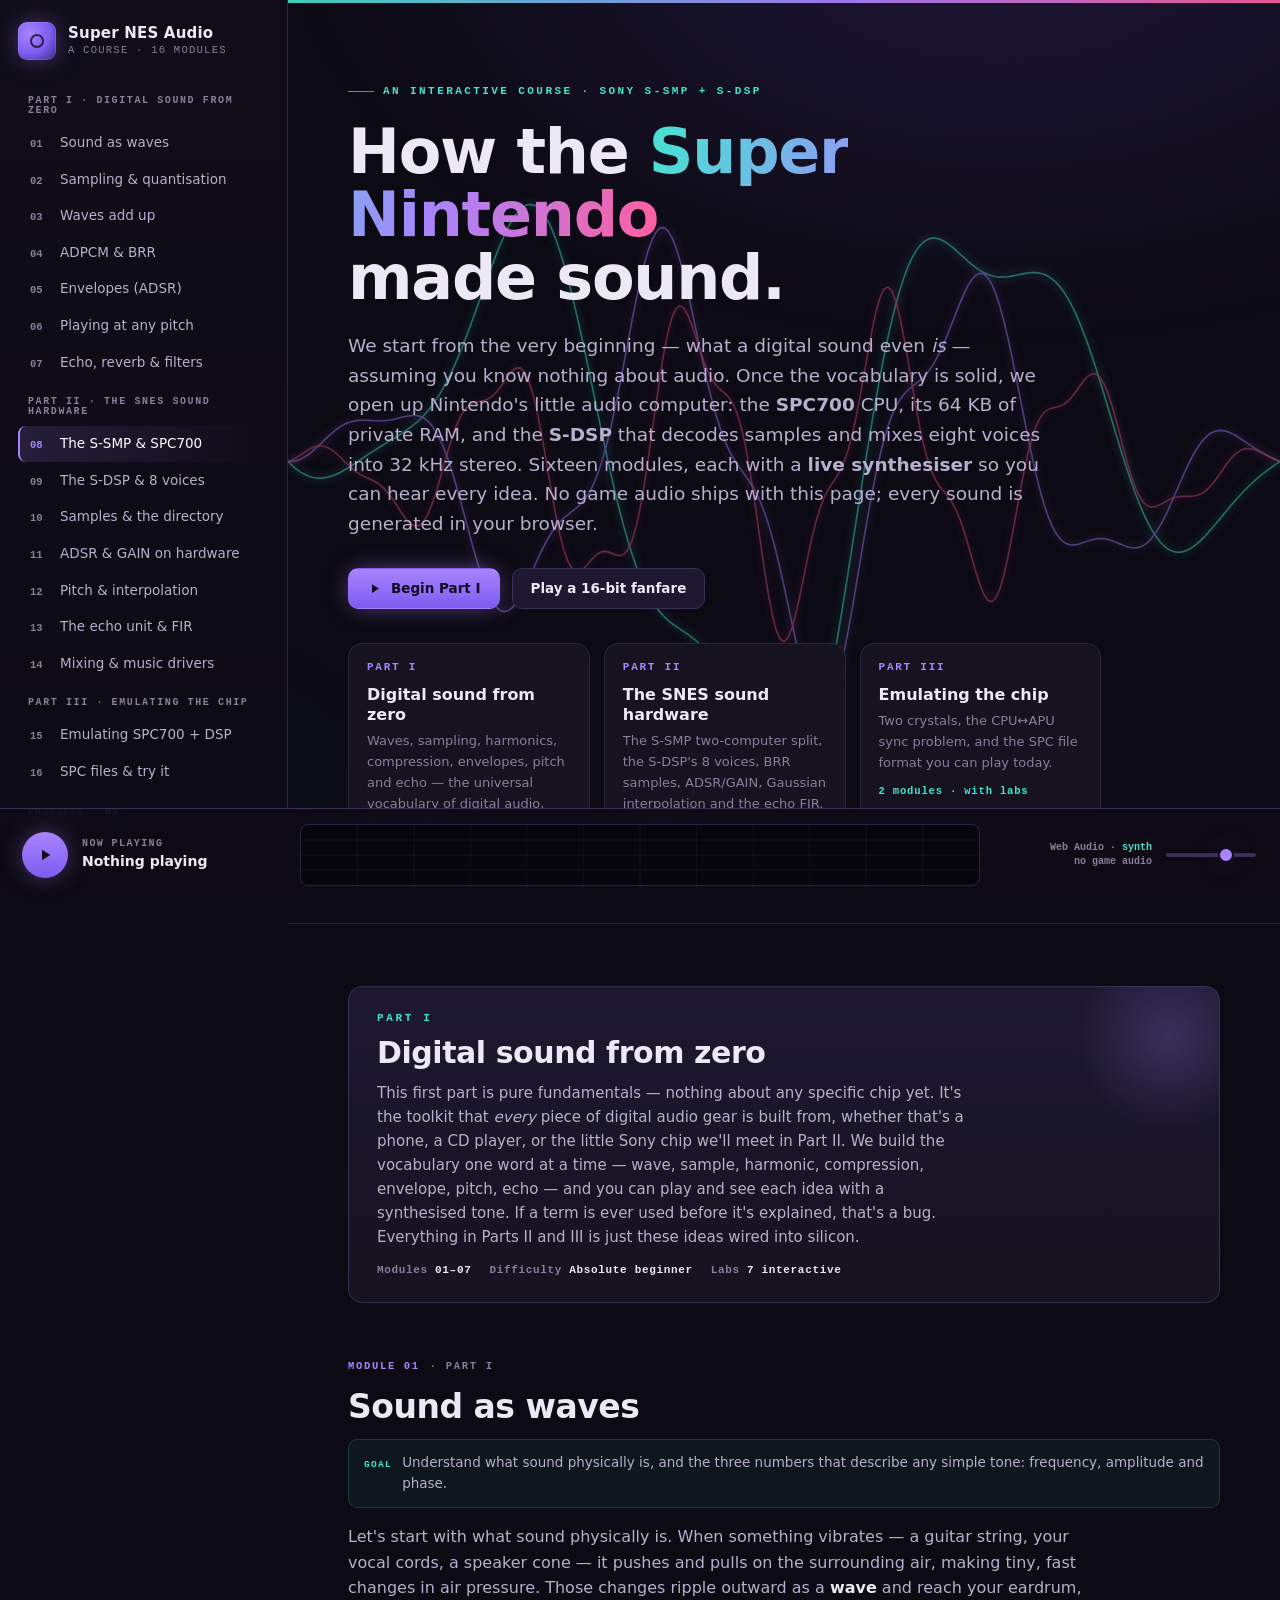
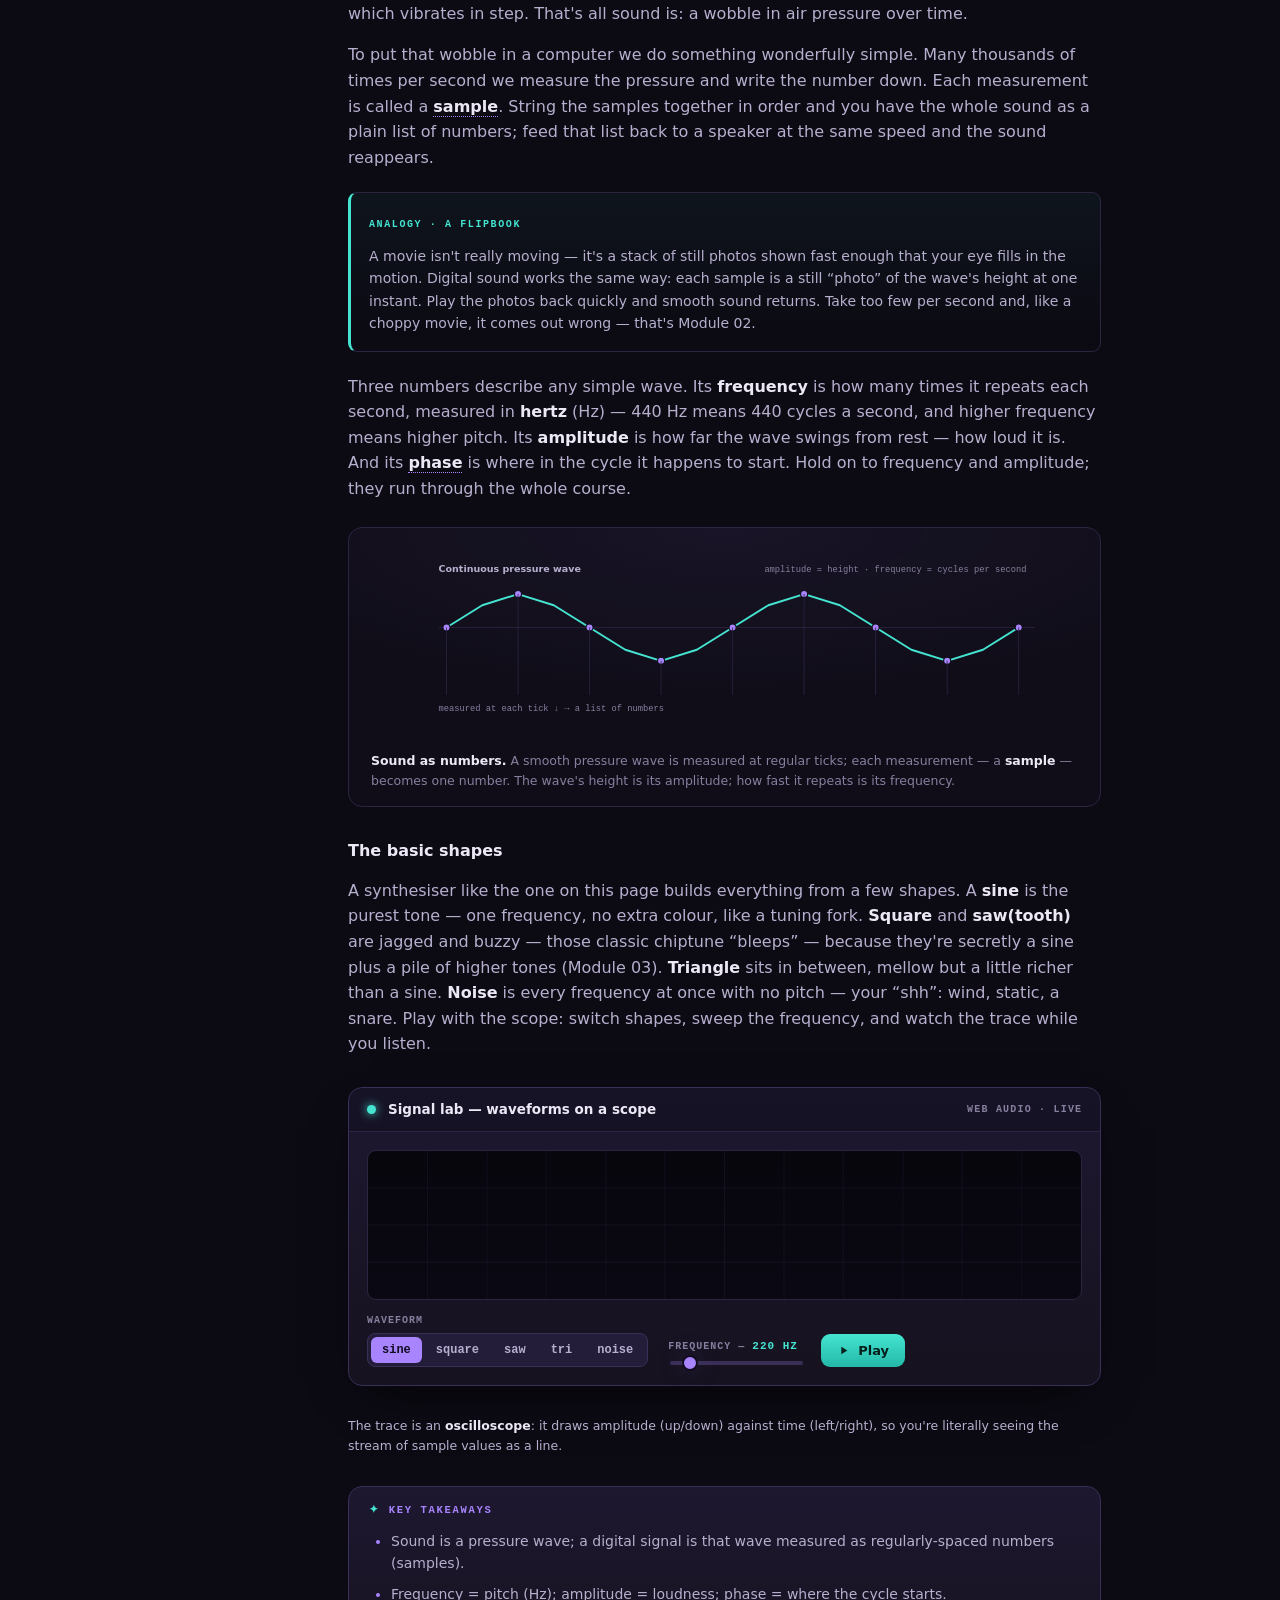
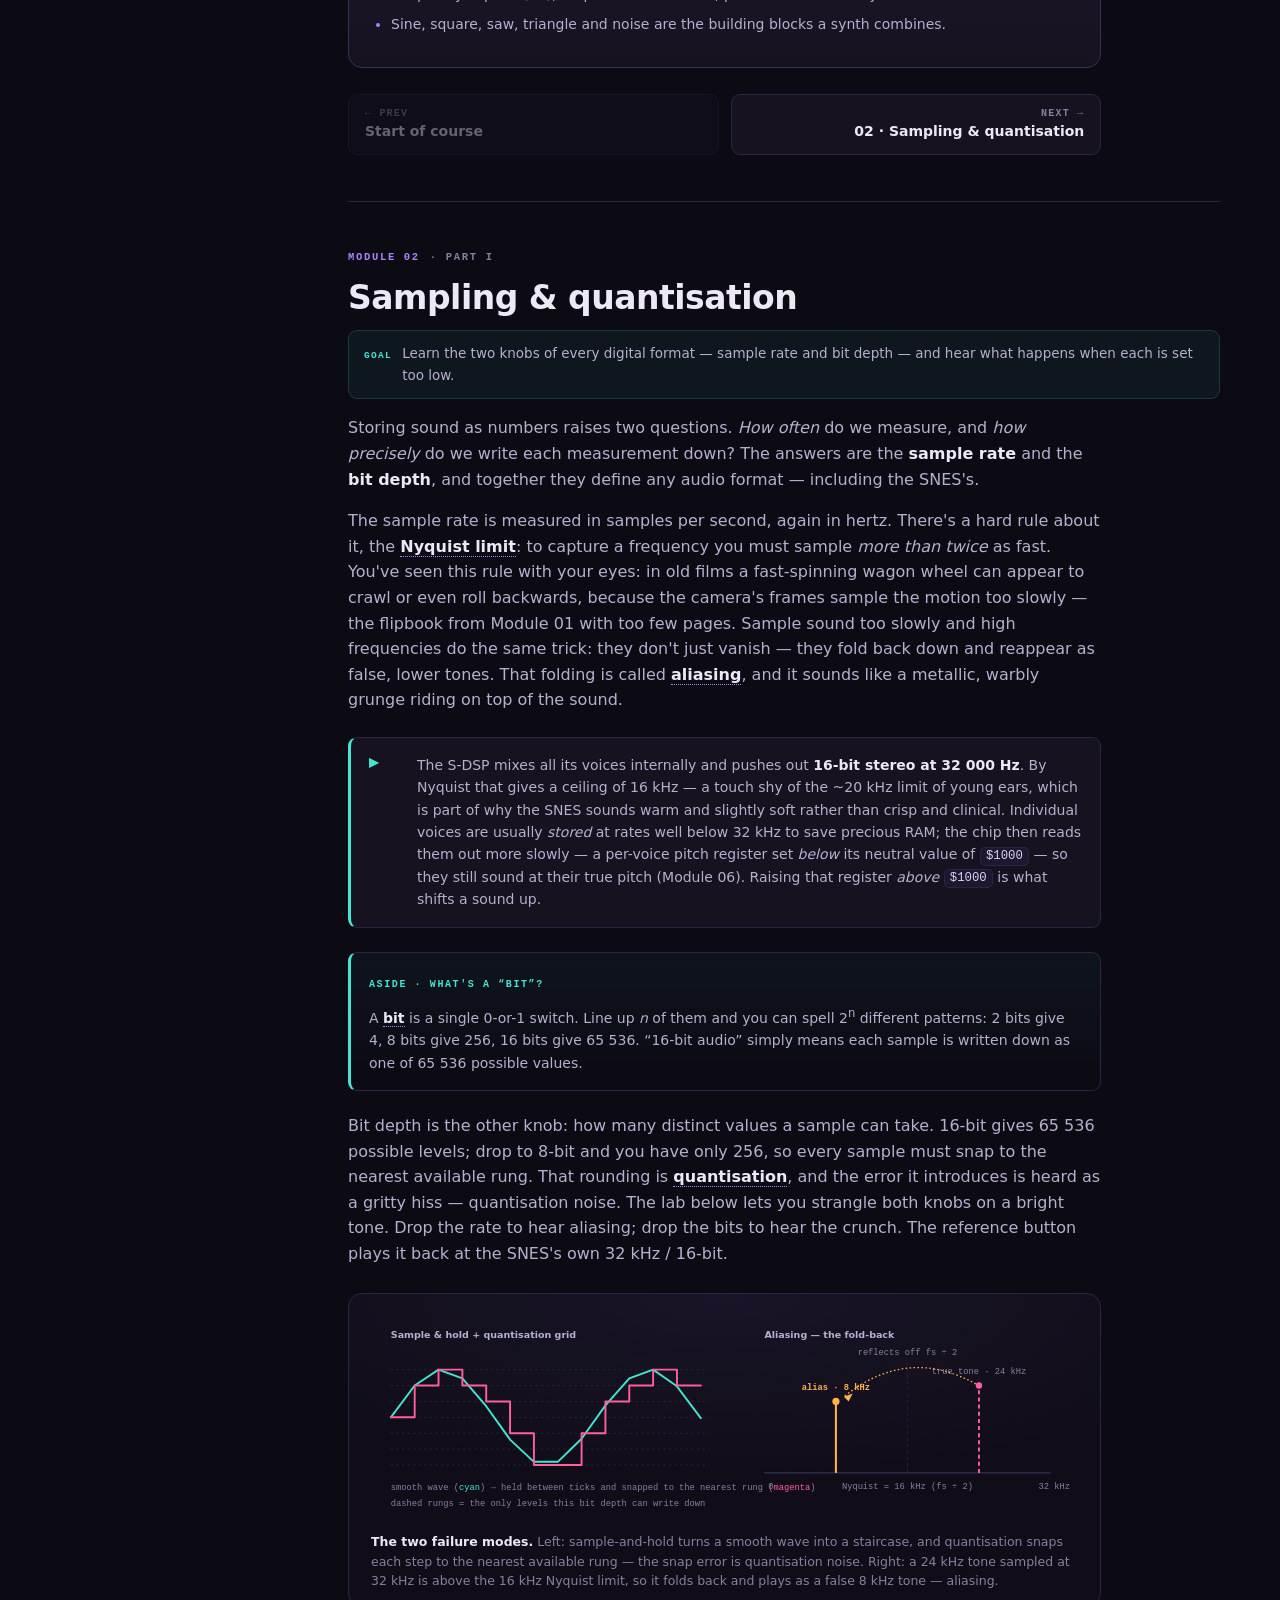
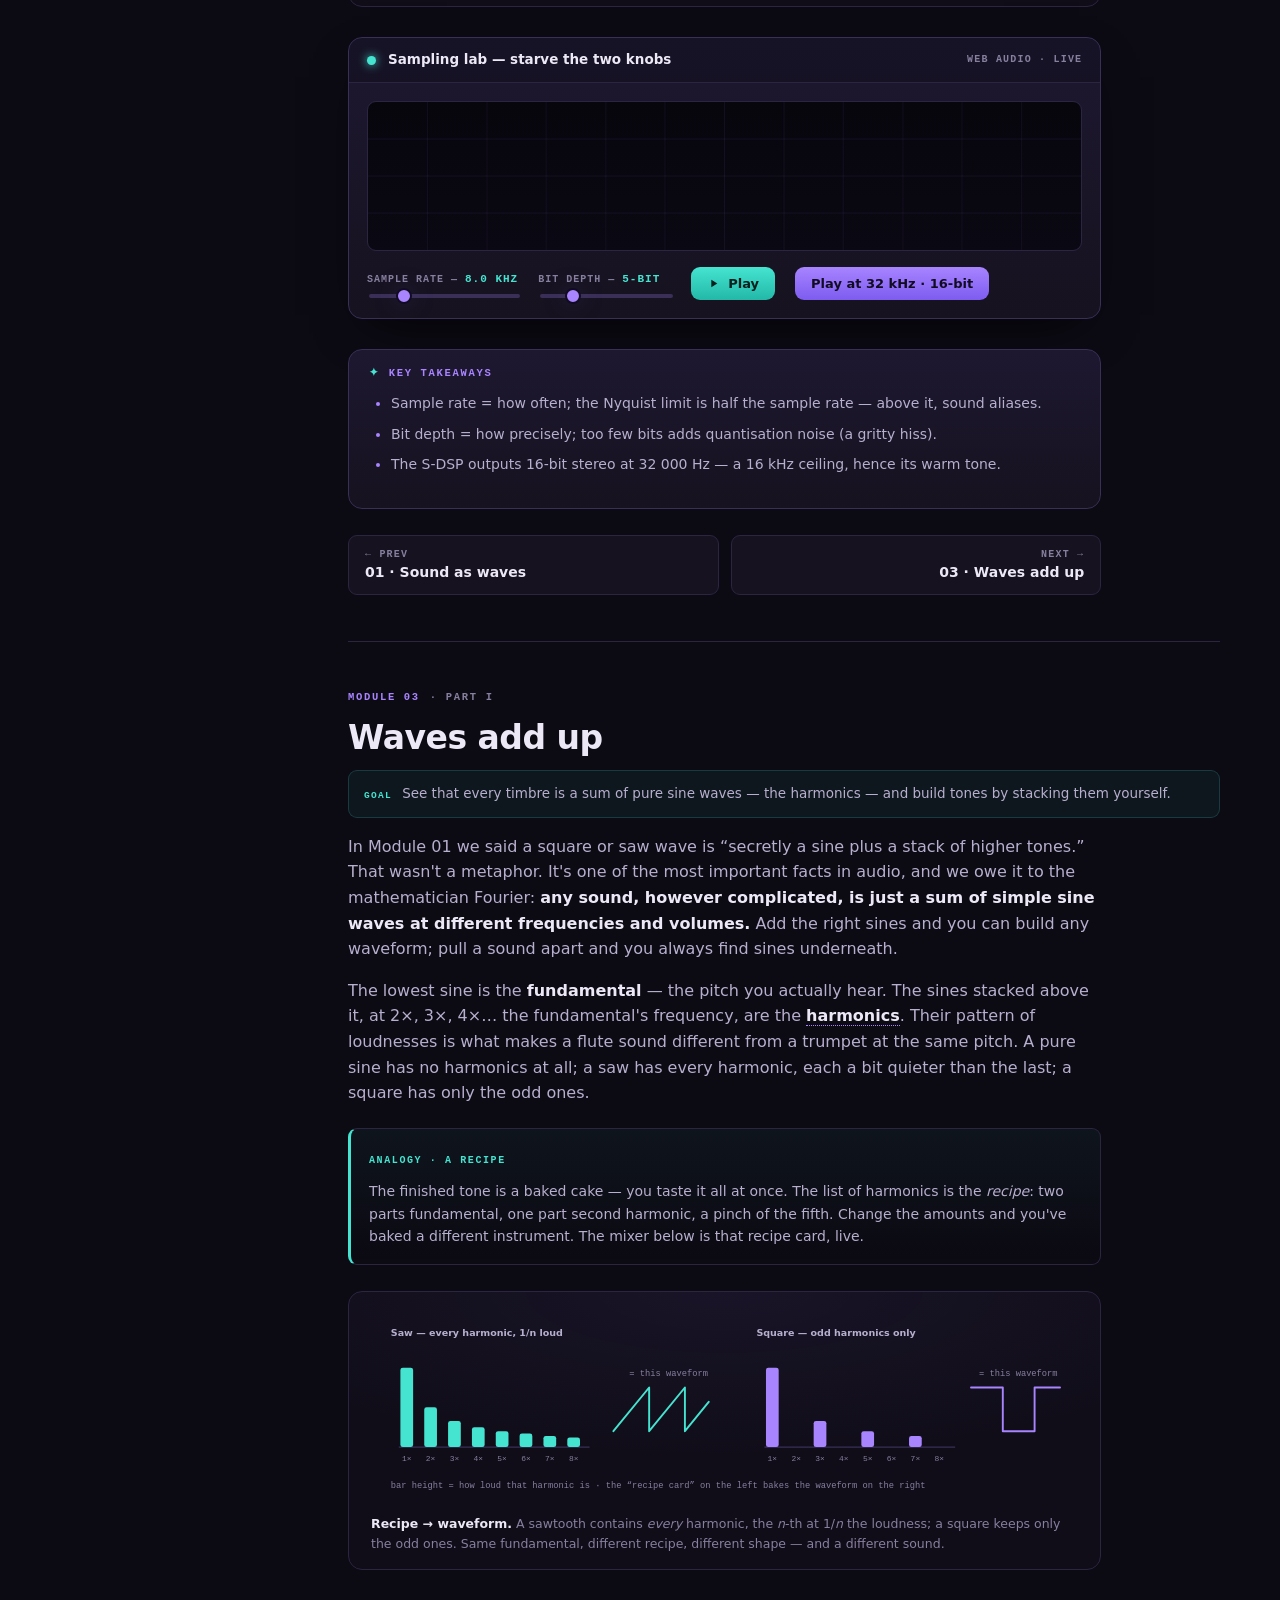
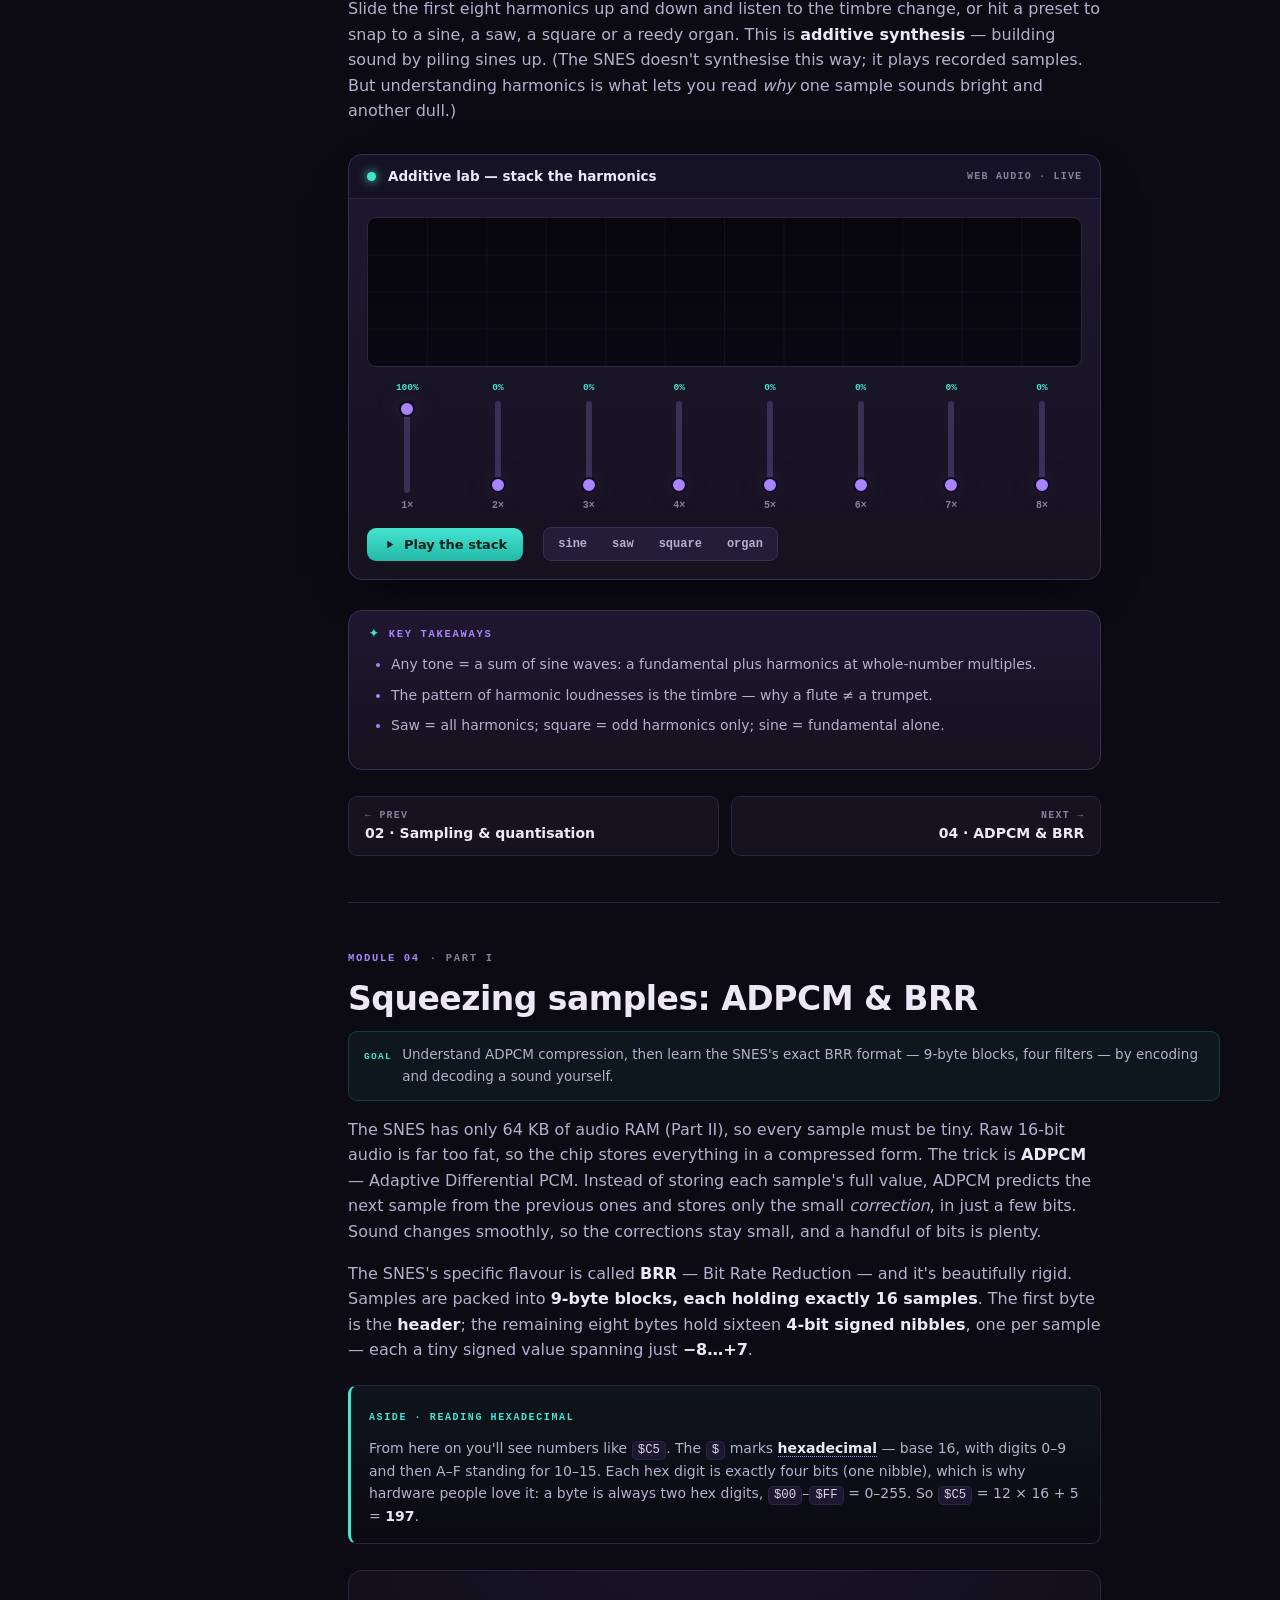
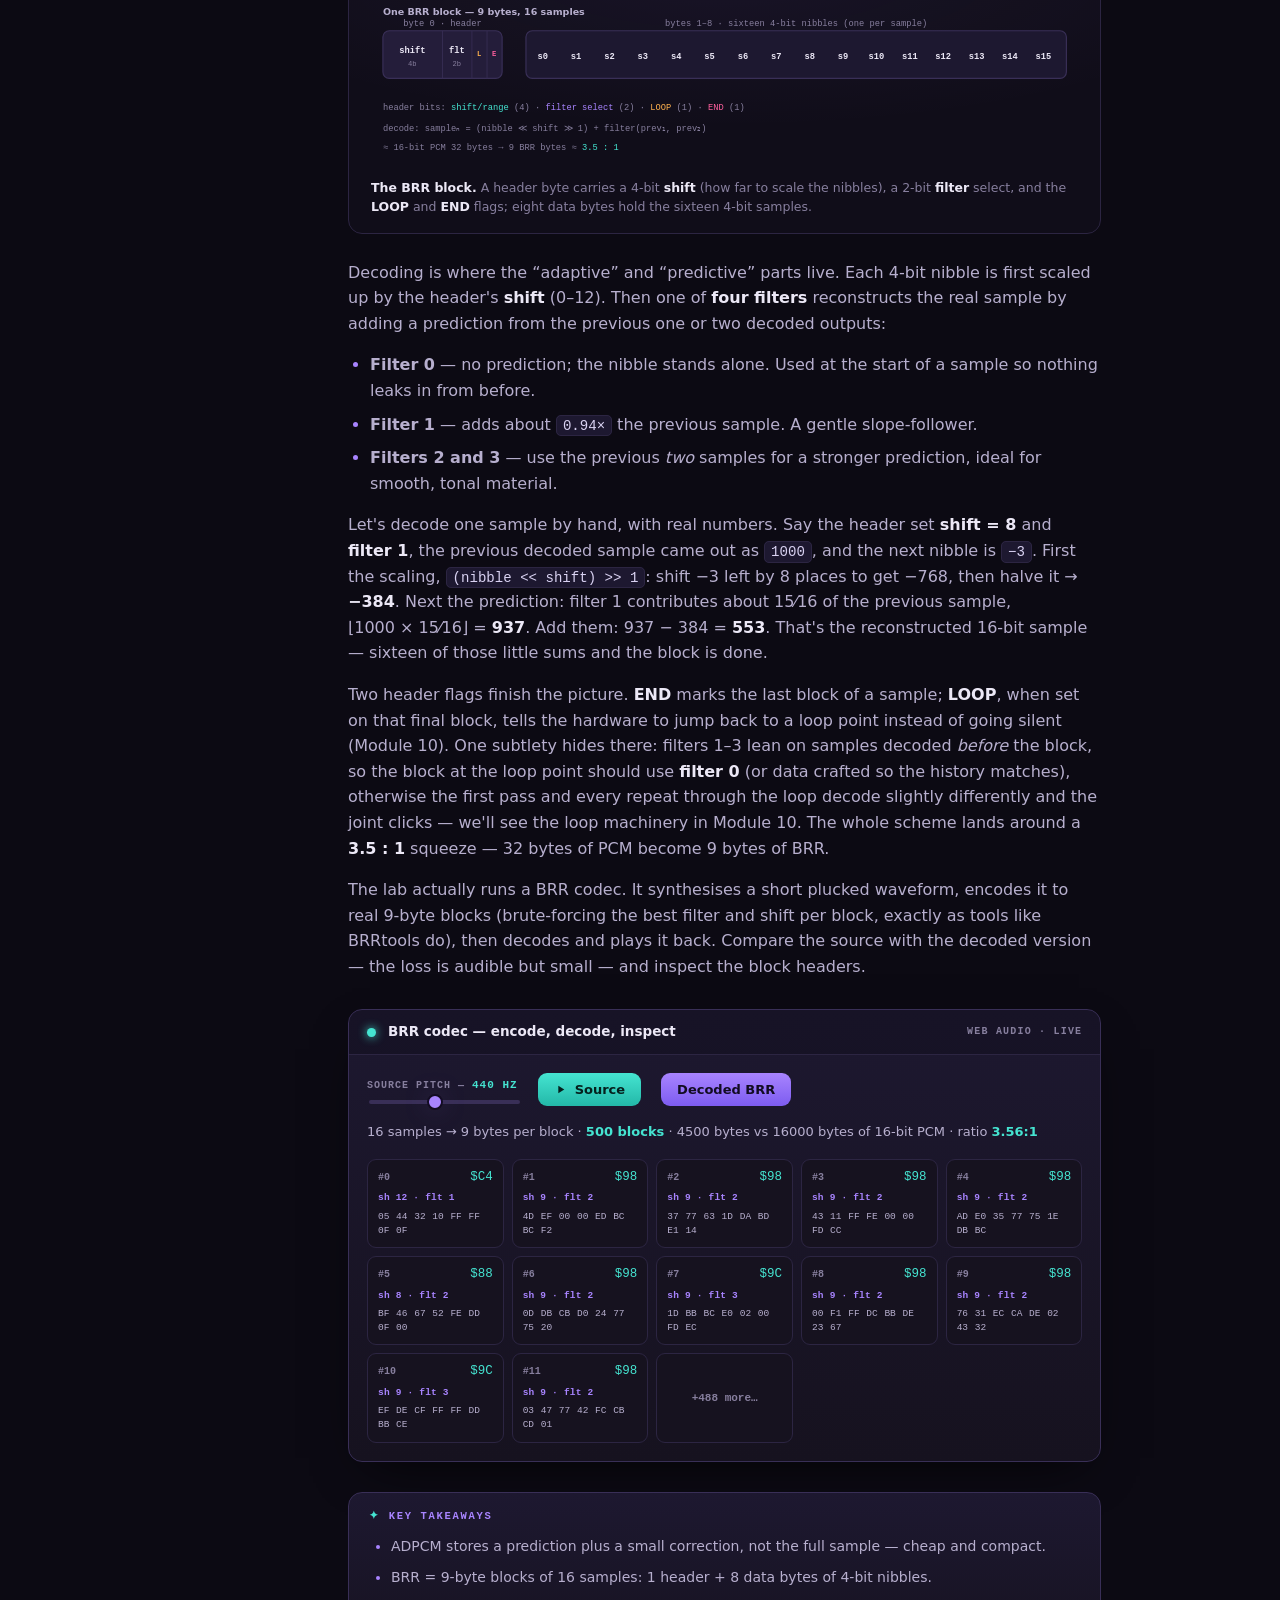
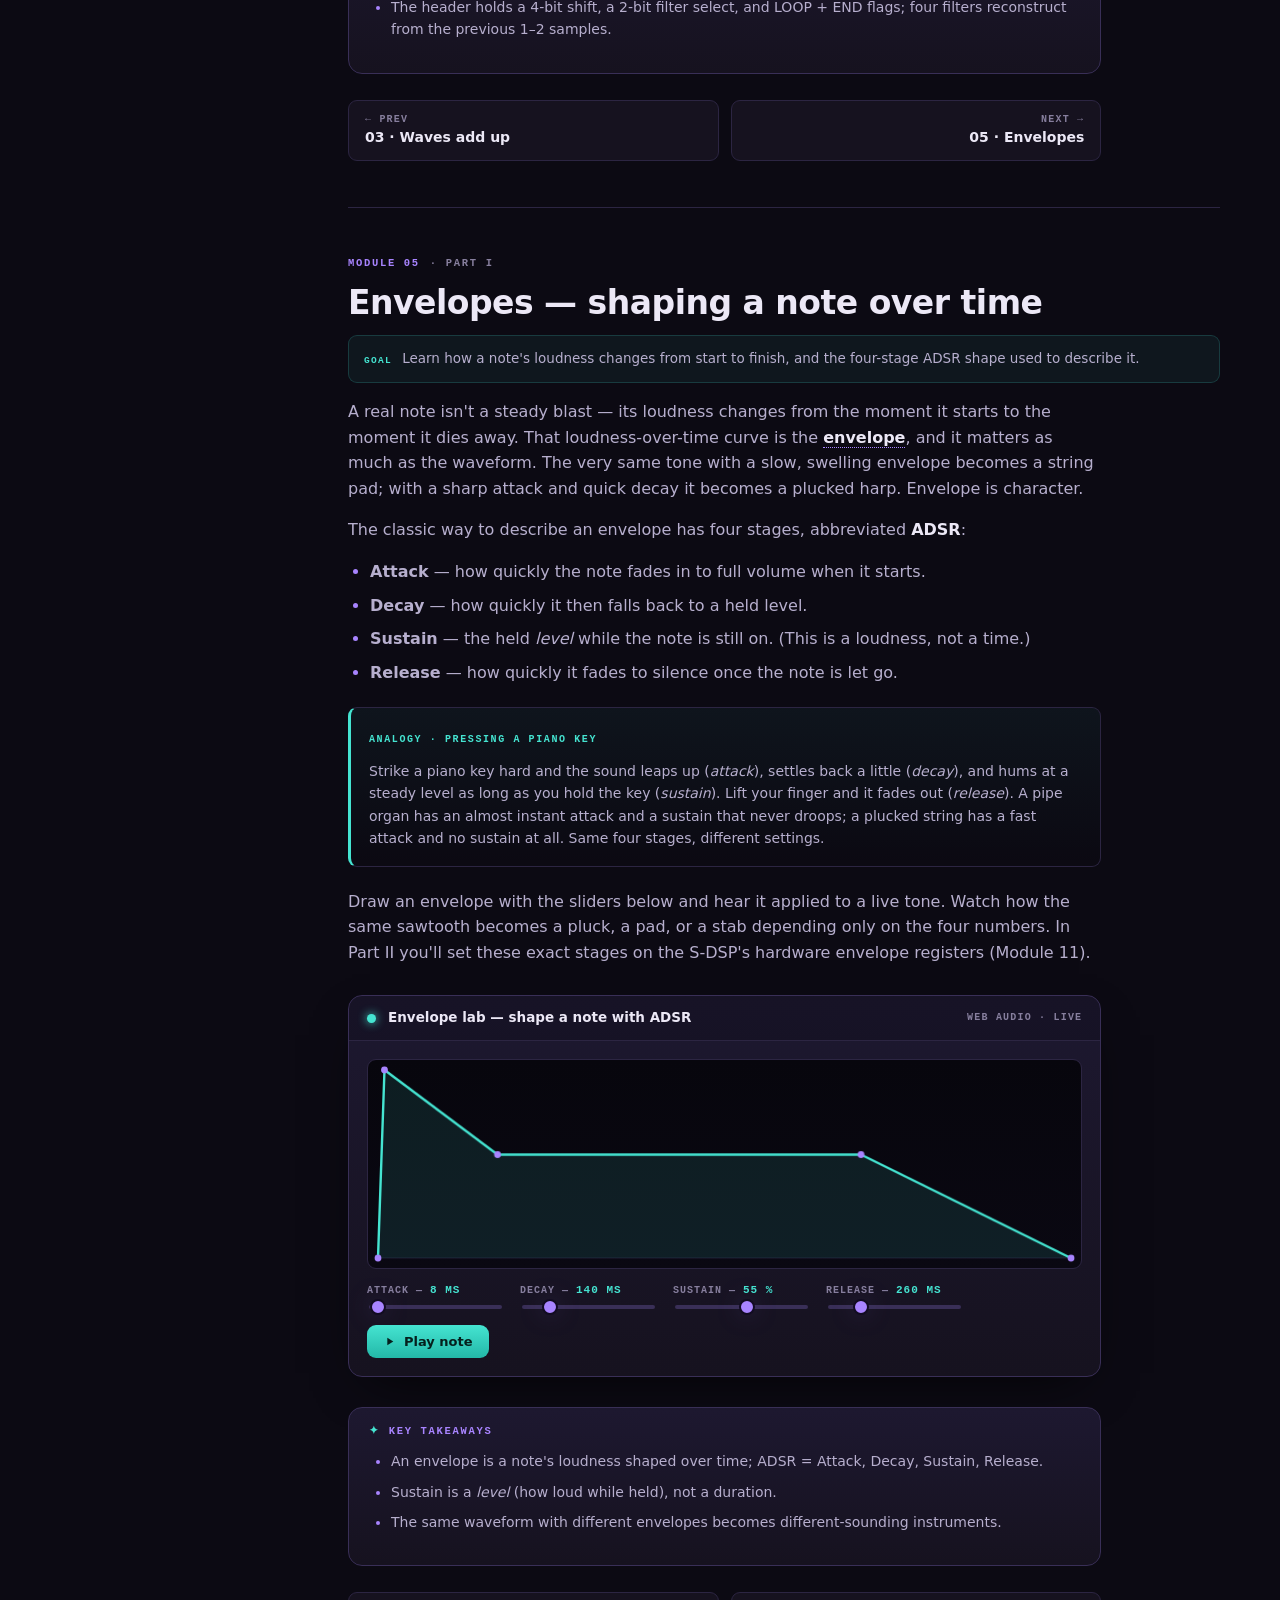
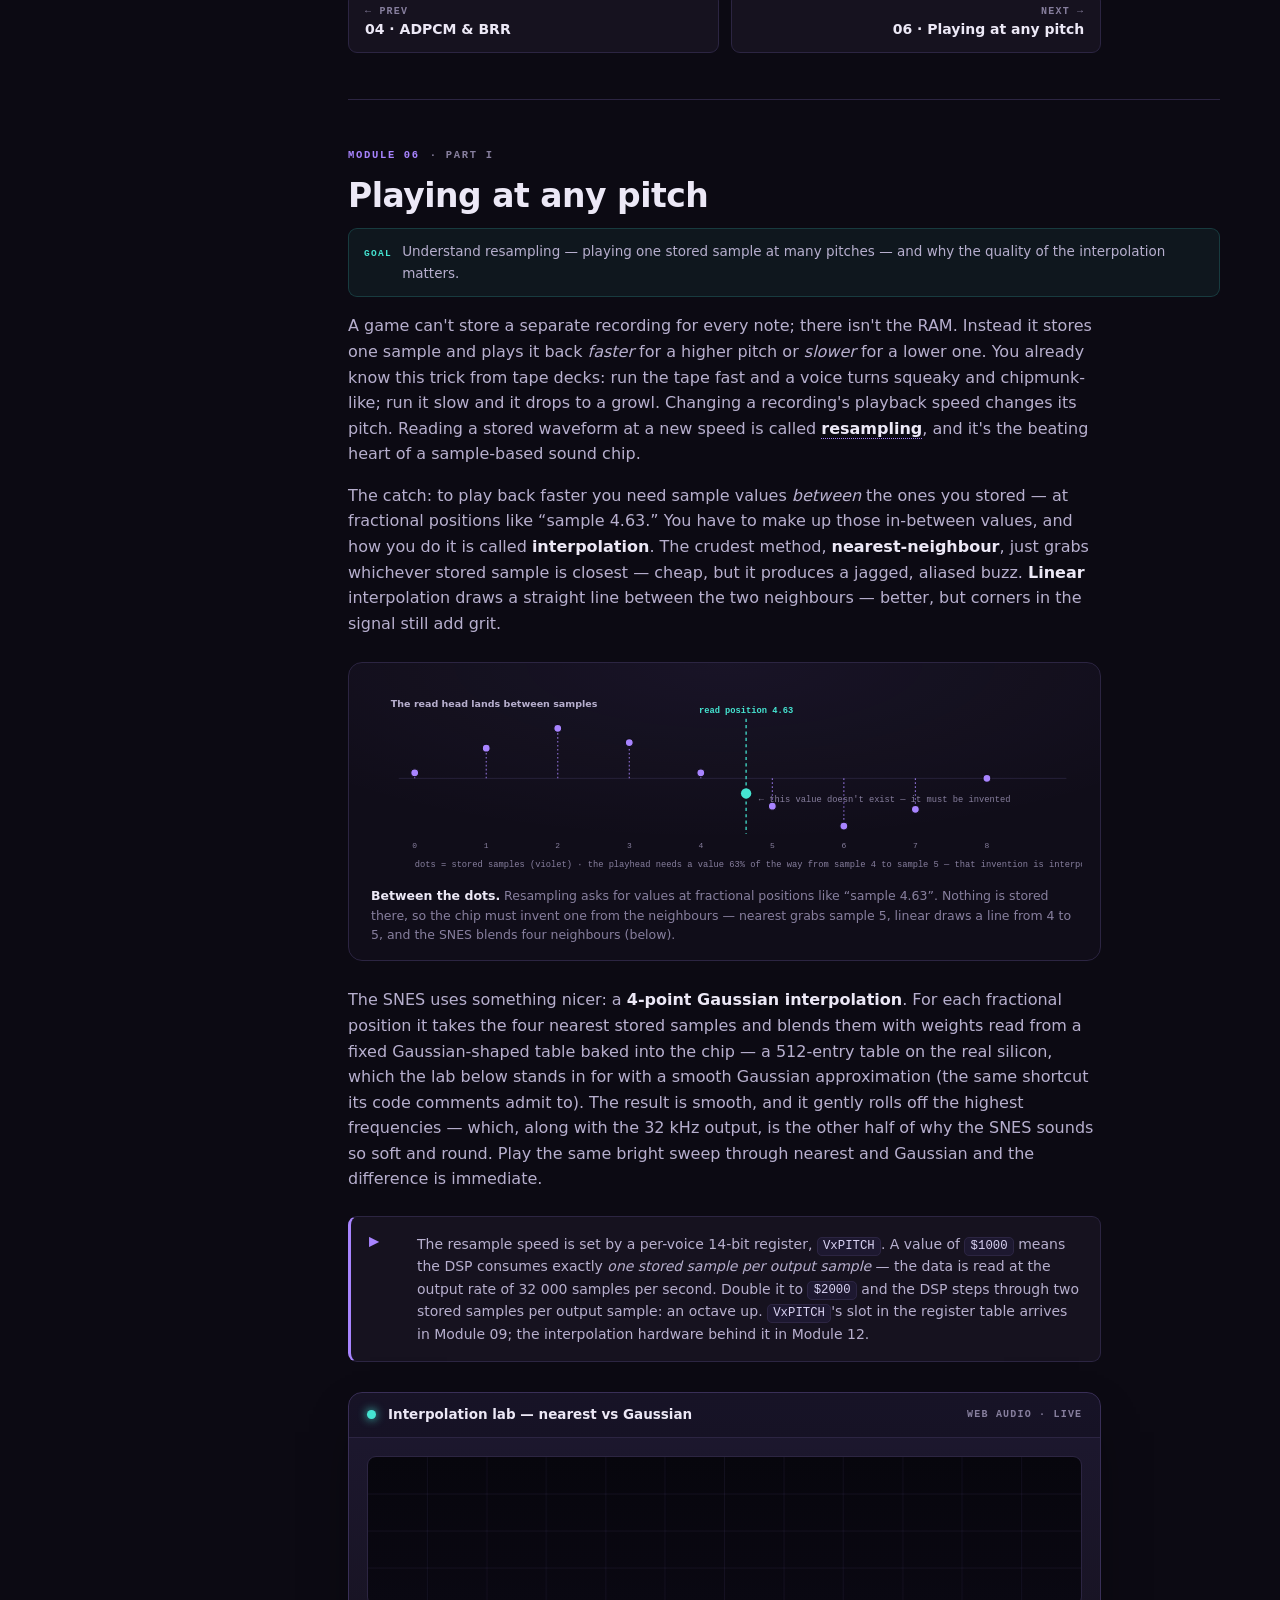
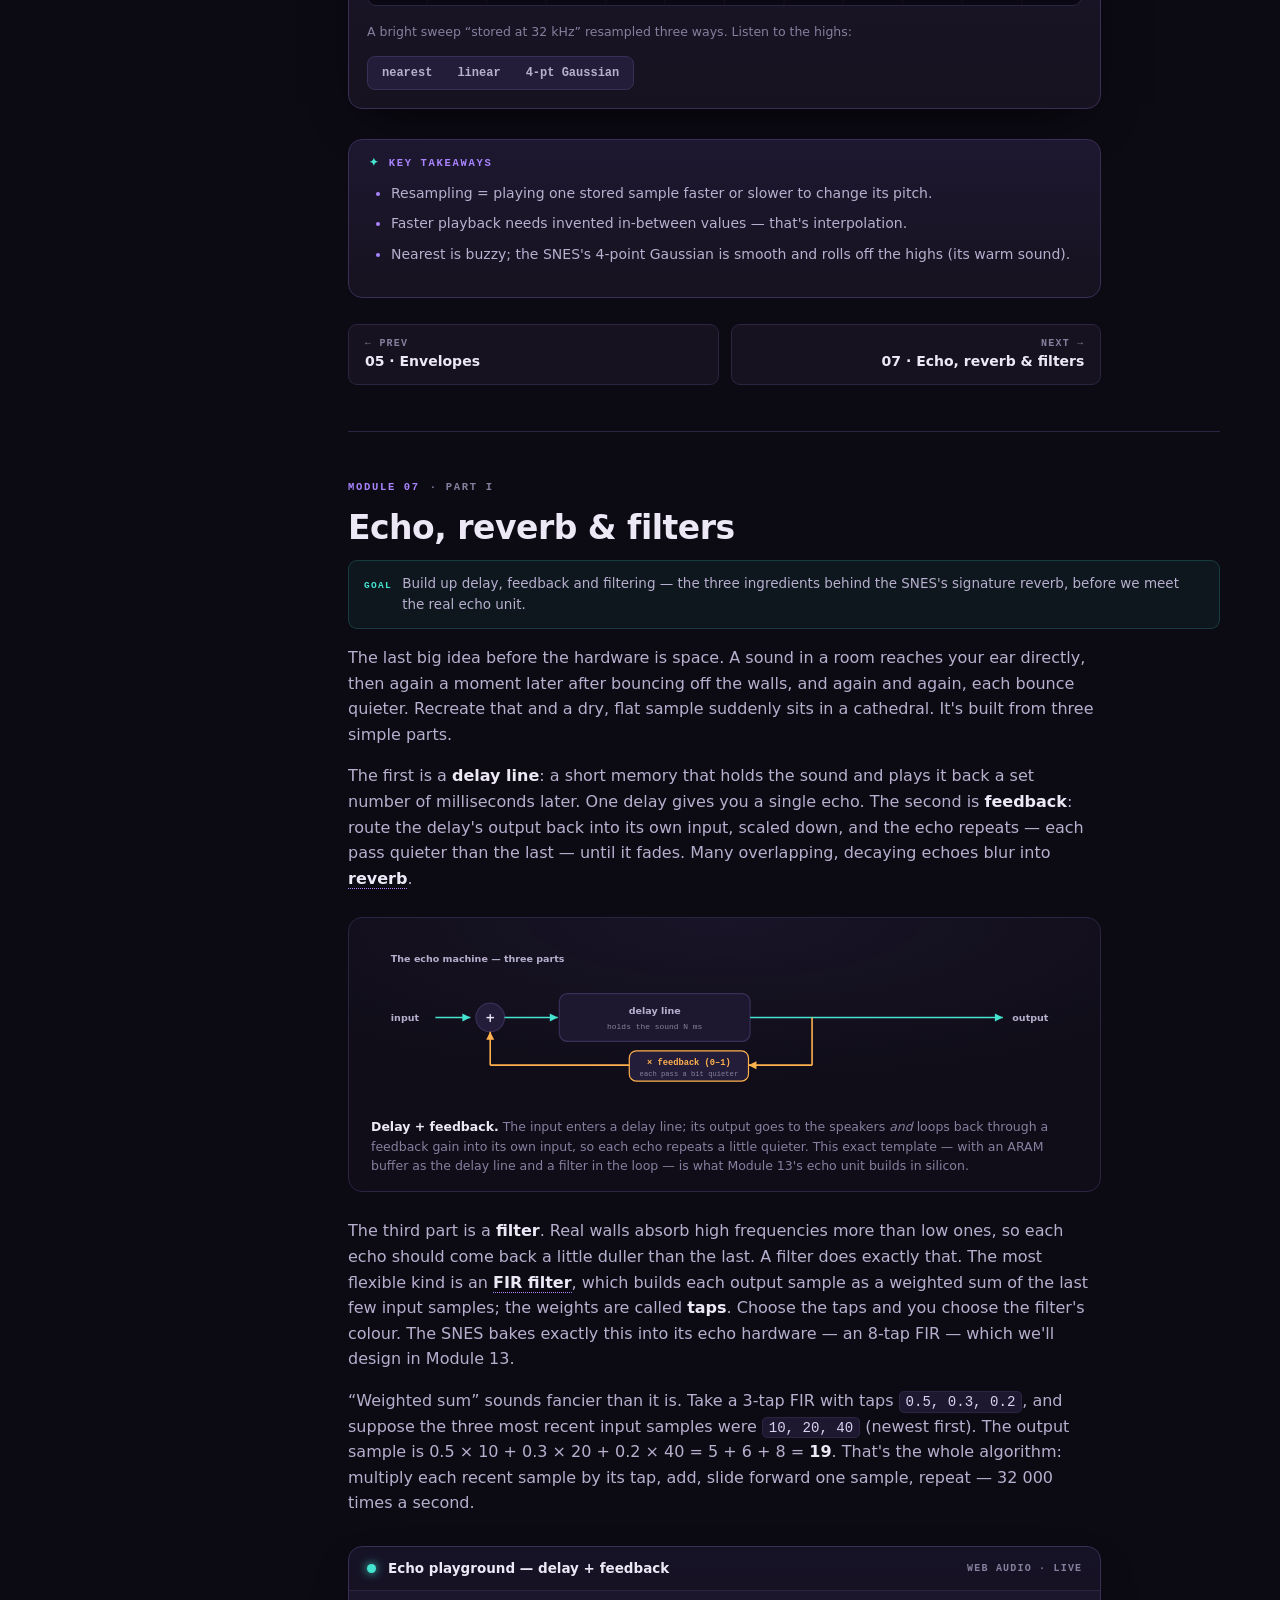
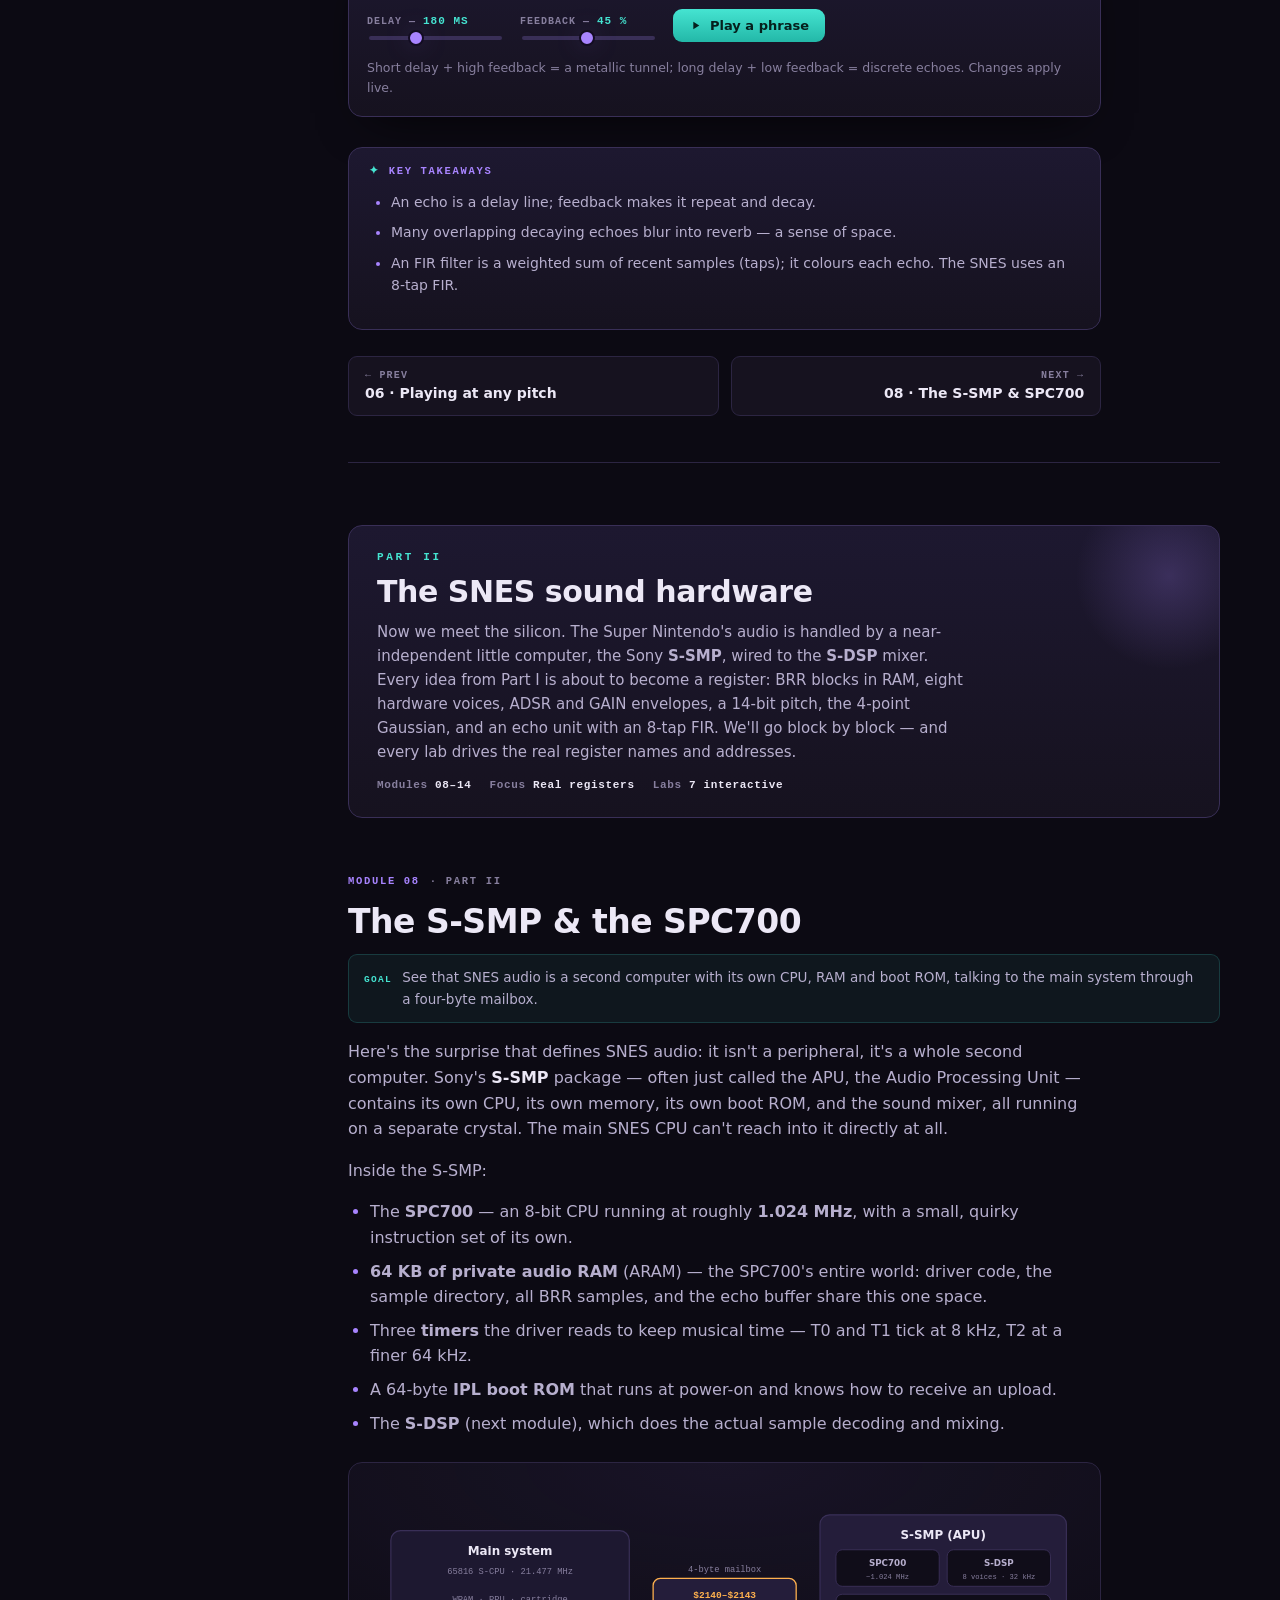
==== commit d2a6ccba: "Apply full review pass: fix errors, close layman gaps, add 39 figures A four-course technical review" ====
--- a/audio/index.html
+++ b/audio/index.html
@@ -272,7 +272,11 @@
             The sample rate is measured in samples per second, again in hertz. There's
             a hard rule about it, the <span class="term" data-tip="You must sample at more than twice the highest frequency you want to capture, or that frequency folds back as a false lower tone.">Nyquist limit</span>:
             to capture a frequency you must sample <em>more than twice</em> as fast.
-            Sample too slowly and high frequencies don't just vanish — they fold back
+            You've seen this rule with your eyes: in old films a fast-spinning wagon
+            wheel can appear to crawl or even roll backwards, because the camera's
+            frames sample the motion too slowly — the flipbook from Module 01 with too
+            few pages. Sample sound too slowly and high frequencies do the same trick:
+            they don't just vanish — they fold back
             down and reappear as false, lower tones. That folding is called
             <span class="term" data-tip="A false, lower tone created when a frequency above half the sample rate folds back into the audible range.">aliasing</span>,
             and it sounds like a metallic, warbly grunge riding on top of the sound.
@@ -287,10 +291,24 @@
                 gives a ceiling of 16&nbsp;kHz — a touch shy of the ~20&nbsp;kHz limit
                 of young ears, which is part of why the SNES sounds warm and slightly
                 soft rather than crisp and clinical. Individual voices are usually
-                stored far below 32&nbsp;kHz to save precious RAM, then pitched up on
-                the fly (Module 06).
+                <em>stored</em> at rates well below 32&nbsp;kHz to save precious RAM;
+                the chip then reads them out more slowly — a per-voice pitch register
+                set <em>below</em> its neutral value of <code>$1000</code> — so they
+                still sound at their true pitch (Module 06). Raising that register
+                <em>above</em> <code>$1000</code> is what shifts a sound up.
               </p>
             </div>
+          </div>
+
+          <div class="analogy">
+            <span class="lbl">Aside · What's a &ldquo;bit&rdquo;?</span>
+            <p>
+              A <span class="term" data-tip="The smallest unit of digital information: one switch that is either 0 or 1.">bit</span>
+              is a single 0-or-1 switch. Line up <em>n</em> of them and you can spell
+              2<sup>n</sup> different patterns: 2 bits give 4, 8 bits give 256, 16 bits
+              give 65&nbsp;536. &ldquo;16-bit audio&rdquo; simply means each sample is
+              written down as one of 65&nbsp;536 possible values.
+            </p>
           </div>
 
           <p>
@@ -303,6 +321,47 @@
             the rate to hear aliasing; drop the bits to hear the crunch. The reference
             button plays it back at the SNES's own 32&nbsp;kHz / 16-bit.
           </p>
+
+          <figure class="figure">
+            <svg viewBox="0 0 900 260" role="img" aria-label="Left: a smooth wave turned into sample-and-hold steps on a quantisation grid. Right: a tone above the Nyquist limit folding back down as an alias.">
+              <!-- left panel: staircase + quantisation grid -->
+              <text x="30" y="30" class="d-tag d-cyan">Sample &amp; hold + quantisation grid</text>
+              <g>
+                <line x1="30" y1="70" x2="430" y2="70" class="d-grid" stroke-dasharray="3 4"/>
+                <line x1="30" y1="90" x2="430" y2="90" class="d-grid" stroke-dasharray="3 4"/>
+                <line x1="30" y1="110" x2="430" y2="110" class="d-grid" stroke-dasharray="3 4"/>
+                <line x1="30" y1="130" x2="430" y2="130" class="d-grid" stroke-dasharray="3 4"/>
+                <line x1="30" y1="150" x2="430" y2="150" class="d-grid" stroke-dasharray="3 4"/>
+                <line x1="30" y1="170" x2="430" y2="170" class="d-grid" stroke-dasharray="3 4"/>
+                <line x1="30" y1="190" x2="430" y2="190" class="d-grid" stroke-dasharray="3 4"/>
+              </g>
+              <polyline class="d-wave-c" points="30,130 60,90 90,70 120,81 150,116 180,158 210,186 240,186 270,157 300,115 330,81 360,70 390,91 420,131"/>
+              <polyline class="d-wave-m" points="30,130 60,130 60,90 90,90 90,70 120,70 120,90 150,90 150,110 180,110 180,150 210,150 210,190 240,190 270,190 270,150 300,150 300,110 330,110 330,90 360,90 360,70 390,70 390,90 420,90"/>
+              <text x="30" y="222" class="d-sub">smooth wave (<tspan class="d-cyan">cyan</tspan>) → held between ticks and snapped to the nearest rung (<tspan class="d-magenta">magenta</tspan>)</text>
+              <text x="30" y="242" class="d-sub">dashed rungs = the only levels this bit depth can write down</text>
+
+              <!-- right panel: aliasing fold-back -->
+              <text x="500" y="30" class="d-tag d-amber">Aliasing — the fold-back</text>
+              <line x1="500" y1="200" x2="860" y2="200" class="d-axis"/>
+              <line x1="680" y1="60" x2="680" y2="200" class="d-grid" stroke-dasharray="4 4"/>
+              <text x="680" y="220" text-anchor="middle" class="d-sub">Nyquist = 16 kHz (fs ÷ 2)</text>
+              <text x="505" y="220" class="d-sub">0</text>
+              <text x="845" y="220" class="d-sub">32 kHz</text>
+              <!-- true tone above Nyquist (dashed) -->
+              <line x1="770" y1="200" x2="770" y2="90" class="d-magenta-s" stroke-width="2.4" stroke-dasharray="5 4"/>
+              <circle cx="770" cy="90" r="4" class="d-magenta"/>
+              <text x="770" y="76" text-anchor="middle" class="d-sub">true tone · 24 kHz</text>
+              <!-- alias (solid) -->
+              <line x1="590" y1="200" x2="590" y2="110" class="d-amber-s" stroke-width="2.6"/>
+              <circle cx="590" cy="110" r="4.5" class="d-amber"/>
+              <text x="590" y="96" text-anchor="middle" class="d-amber" style="font:600 11px/1 var(--mono)">alias · 8 kHz</text>
+              <!-- fold arrow over the Nyquist mirror -->
+              <path d="M 766 88 Q 680 40 600 104" fill="none" class="d-amber-s" stroke-width="1.6" stroke-dasharray="2 3"/>
+              <polygon points="600,104 611,100 606,110" class="d-amber"/>
+              <text x="680" y="52" text-anchor="middle" class="d-sub">reflects off fs ÷ 2</text>
+            </svg>
+            <figcaption class="fig-cap"><strong>The two failure modes.</strong> Left: sample-and-hold turns a smooth wave into a staircase, and quantisation snaps each step to the nearest available rung — the snap error is quantisation noise. Right: a 24&nbsp;kHz tone sampled at 32&nbsp;kHz is above the 16&nbsp;kHz Nyquist limit, so it folds back and plays as a false 8&nbsp;kHz tone — aliasing.</figcaption>
+          </figure>
 
           <div class="lab" id="lab-sampling">
             <div class="lab-head"><span class="dot"></span><span class="title">Sampling lab — starve the two knobs</span><span class="badge">Web Audio · live</span></div>
@@ -378,6 +437,49 @@
               different instrument. The mixer below is that recipe card, live.
             </p>
           </div>
+
+          <figure class="figure">
+            <svg viewBox="0 0 900 240" role="img" aria-label="Harmonic recipe bars for a sawtooth (every harmonic at 1 over n) and a square (odd harmonics only), each next to the waveform they build.">
+              <!-- saw panel -->
+              <text x="30" y="30" class="d-tag d-cyan">Saw — every harmonic, 1/n loud</text>
+              <line x1="40" y1="170" x2="280" y2="170" class="d-axis"/>
+              <g>
+                <rect x="42"  y="70"  width="16" height="100" rx="3" class="d-cyan"/>
+                <rect x="72"  y="120" width="16" height="50"  rx="3" class="d-cyan"/>
+                <rect x="102" y="137" width="16" height="33"  rx="3" class="d-cyan"/>
+                <rect x="132" y="145" width="16" height="25"  rx="3" class="d-cyan"/>
+                <rect x="162" y="150" width="16" height="20"  rx="3" class="d-cyan"/>
+                <rect x="192" y="153" width="16" height="17"  rx="3" class="d-cyan"/>
+                <rect x="222" y="156" width="16" height="14"  rx="3" class="d-cyan"/>
+                <rect x="252" y="158" width="16" height="12"  rx="3" class="d-cyan"/>
+              </g>
+              <g class="d-sub" text-anchor="middle" style="font-size:10px">
+                <text x="50" y="188">1×</text><text x="80" y="188">2×</text><text x="110" y="188">3×</text><text x="140" y="188">4×</text>
+                <text x="170" y="188">5×</text><text x="200" y="188">6×</text><text x="230" y="188">7×</text><text x="260" y="188">8×</text>
+              </g>
+              <text x="330" y="80" class="d-sub">= this waveform</text>
+              <polyline class="d-wave-c" points="310,150 355,95 355,150 400,95 400,150 430,113"/>
+
+              <!-- square panel -->
+              <text x="490" y="30" class="d-tag d-violet">Square — odd harmonics only</text>
+              <line x1="500" y1="170" x2="740" y2="170" class="d-axis"/>
+              <g>
+                <rect x="502" y="70"  width="16" height="100" rx="3" class="d-violet"/>
+                <rect x="562" y="137" width="16" height="33"  rx="3" class="d-violet"/>
+                <rect x="622" y="150" width="16" height="20"  rx="3" class="d-violet"/>
+                <rect x="682" y="156" width="16" height="14"  rx="3" class="d-violet"/>
+              </g>
+              <g class="d-sub" text-anchor="middle" style="font-size:10px">
+                <text x="510" y="188">1×</text><text x="540" y="188">2×</text><text x="570" y="188">3×</text><text x="600" y="188">4×</text>
+                <text x="630" y="188">5×</text><text x="660" y="188">6×</text><text x="690" y="188">7×</text><text x="720" y="188">8×</text>
+              </g>
+              <text x="770" y="80" class="d-sub">= this waveform</text>
+              <polyline class="d-wave-v" points="760,95 800,95 800,150 840,150 840,95 872,95"/>
+
+              <text x="30" y="222" class="d-sub">bar height = how loud that harmonic is · the &ldquo;recipe card&rdquo; on the left bakes the waveform on the right</text>
+            </svg>
+            <figcaption class="fig-cap"><strong>Recipe → waveform.</strong> A sawtooth contains <em>every</em> harmonic, the <em>n</em>-th at 1/<em>n</em> the loudness; a square keeps only the odd ones. Same fundamental, different recipe, different shape — and a different sound.</figcaption>
+          </figure>
 
           <p>
             Slide the first eight harmonics up and down and listen to the timbre
@@ -455,8 +557,21 @@
             Reduction — and it's beautifully rigid. Samples are packed into
             <strong>9-byte blocks, each holding exactly 16 samples</strong>. The first
             byte is the <strong>header</strong>; the remaining eight bytes hold sixteen
-            <strong>4-bit signed nibbles</strong>, one per sample.
-          </p>
+            <strong>4-bit signed nibbles</strong>, one per sample — each a tiny signed
+            value spanning just <strong>−8…+7</strong>.
+          </p>
+
+          <div class="analogy">
+            <span class="lbl">Aside · Reading hexadecimal</span>
+            <p>
+              From here on you'll see numbers like <code>$C5</code>. The
+              <code>$</code> marks <span class="term" data-tip="Base-16 notation: digits 0–9 then A–F (worth 10–15). One hex digit = exactly four bits.">hexadecimal</span>
+              — base 16, with digits 0–9 and then A–F standing for 10–15. Each hex
+              digit is exactly four bits (one nibble), which is why hardware people
+              love it: a byte is always two hex digits, <code>$00</code>–<code>$FF</code>
+              = 0–255. So <code>$C5</code> = 12&nbsp;×&nbsp;16&nbsp;+&nbsp;5 = <strong>197</strong>.
+            </p>
+          </div>
 
           <figure class="figure">
             <svg viewBox="0 0 900 220" role="img" aria-label="Layout of one 9-byte BRR block">
@@ -504,10 +619,27 @@
             <li><strong>Filters 2 and 3</strong> — use the previous <em>two</em> samples for a stronger prediction, ideal for smooth, tonal material.</li>
           </ul>
           <p>
+            Let's decode one sample by hand, with real numbers. Say the header set
+            <strong>shift&nbsp;=&nbsp;8</strong> and <strong>filter&nbsp;1</strong>,
+            the previous decoded sample came out as <code>1000</code>, and the next
+            nibble is <code>−3</code>. First the scaling,
+            <code>(nibble&nbsp;&lt;&lt;&nbsp;shift)&nbsp;&gt;&gt;&nbsp;1</code>:
+            shift −3 left by 8 places to get −768, then halve it → <strong>−384</strong>.
+            Next the prediction: filter&nbsp;1 contributes about 15⁄16 of the previous
+            sample, ⌊1000&nbsp;×&nbsp;15⁄16⌋ = <strong>937</strong>. Add them:
+            937&nbsp;−&nbsp;384 = <strong>553</strong>. That's the reconstructed
+            16-bit sample — sixteen of those little sums and the block is done.
+          </p>
+          <p>
             Two header flags finish the picture. <strong>END</strong> marks the last
             block of a sample; <strong>LOOP</strong>, when set on that final block,
             tells the hardware to jump back to a loop point instead of going silent
-            (Module 10). The whole scheme lands around a <strong>3.5&nbsp;:&nbsp;1</strong>
+            (Module 10). One subtlety hides there: filters 1–3 lean on samples decoded
+            <em>before</em> the block, so the block at the loop point should use
+            <strong>filter&nbsp;0</strong> (or data crafted so the history matches),
+            otherwise the first pass and every repeat through the loop decode slightly
+            differently and the joint clicks — we'll see the loop machinery in
+            Module 10. The whole scheme lands around a <strong>3.5&nbsp;:&nbsp;1</strong>
             squeeze — 32 bytes of PCM become 9 bytes of BRR.
           </p>
 
@@ -656,7 +788,10 @@
           <p>
             A game can't store a separate recording for every note; there isn't the
             RAM. Instead it stores one sample and plays it back <em>faster</em> for a
-            higher pitch or <em>slower</em> for a lower one. Reading a stored waveform
+            higher pitch or <em>slower</em> for a lower one. You already know this
+            trick from tape decks: run the tape fast and a voice turns squeaky and
+            chipmunk-like; run it slow and it drops to a growl. Changing a recording's
+            playback speed changes its pitch. Reading a stored waveform
             at a new speed is called <span class="term" data-tip="Reading a stored sample at a new rate to change its pitch.">resampling</span>,
             and it's the beating heart of a sample-based sound chip.
           </p>
@@ -670,11 +805,45 @@
             <strong>Linear</strong> interpolation draws a straight line between the two
             neighbours — better, but corners in the signal still add grit.
           </p>
+
+          <figure class="figure">
+            <svg viewBox="0 0 900 240" role="img" aria-label="Stored samples as dots on a line, with the read head stopped between samples 4 and 5 at position 4.63, where a value must be invented.">
+              <text x="30" y="30" class="d-tag d-cyan">The read head lands between samples</text>
+              <line x1="40" y1="120" x2="880" y2="120" class="d-grid"/>
+              <!-- stored samples -->
+              <g>
+                <line x1="60"  y1="120" x2="60"  y2="113" class="d-stem"/><circle cx="60"  cy="113" r="5" class="d-dot-v"/>
+                <line x1="150" y1="120" x2="150" y2="82"  class="d-stem"/><circle cx="150" cy="82"  r="5" class="d-dot-v"/>
+                <line x1="240" y1="120" x2="240" y2="57"  class="d-stem"/><circle cx="240" cy="57"  r="5" class="d-dot-v"/>
+                <line x1="330" y1="120" x2="330" y2="75"  class="d-stem"/><circle cx="330" cy="75"  r="5" class="d-dot-v"/>
+                <line x1="420" y1="120" x2="420" y2="113" class="d-stem"/><circle cx="420" cy="113" r="5" class="d-dot-v"/>
+                <line x1="510" y1="120" x2="510" y2="155" class="d-stem"/><circle cx="510" cy="155" r="5" class="d-dot-v"/>
+                <line x1="600" y1="120" x2="600" y2="180" class="d-stem"/><circle cx="600" cy="180" r="5" class="d-dot-v"/>
+                <line x1="690" y1="120" x2="690" y2="159" class="d-stem"/><circle cx="690" cy="159" r="5" class="d-dot-v"/>
+                <line x1="780" y1="120" x2="780" y2="120" class="d-stem"/><circle cx="780" cy="120" r="5" class="d-dot-v"/>
+              </g>
+              <g class="d-sub" text-anchor="middle" style="font-size:10px">
+                <text x="60" y="208">0</text><text x="150" y="208">1</text><text x="240" y="208">2</text>
+                <text x="330" y="208">3</text><text x="420" y="208">4</text><text x="510" y="208">5</text>
+                <text x="600" y="208">6</text><text x="690" y="208">7</text><text x="780" y="208">8</text>
+              </g>
+              <!-- read head at 4.63 -->
+              <line x1="477" y1="45" x2="477" y2="190" class="d-cyan-s" stroke-width="1.6" stroke-dasharray="4 4"/>
+              <circle cx="477" cy="139" r="6.5" class="d-cyan"/>
+              <text x="477" y="38" text-anchor="middle" class="d-cyan" style="font:600 11px/1 var(--mono)">read position 4.63</text>
+              <text x="493" y="150" class="d-sub">← this value doesn't exist — it must be invented</text>
+              <text x="60" y="232" class="d-sub">dots = stored samples (violet) · the playhead needs a value 63% of the way from sample 4 to sample 5 — that invention is interpolation</text>
+            </svg>
+            <figcaption class="fig-cap"><strong>Between the dots.</strong> Resampling asks for values at fractional positions like &ldquo;sample 4.63&rdquo;. Nothing is stored there, so the chip must invent one from the neighbours — nearest grabs sample 5, linear draws a line from 4 to 5, and the SNES blends four neighbours (below).</figcaption>
+          </figure>
+
           <p>
             The SNES uses something nicer: a <strong>4-point Gaussian
             interpolation</strong>. For each fractional position it takes the four
             nearest stored samples and blends them with weights read from a fixed
-            Gaussian-shaped table baked into the chip. The result is smooth, and it
+            Gaussian-shaped table baked into the chip — a 512-entry table on the real
+            silicon, which the lab below stands in for with a smooth Gaussian
+            approximation (the same shortcut its code comments admit to). The result is smooth, and it
             gently rolls off the highest frequencies — which, along with the 32&nbsp;kHz
             output, is the other half of why the SNES sounds so soft and round. Play
             the same bright sweep through nearest and Gaussian and the difference is
@@ -686,9 +855,13 @@
             <div>
               <p>
                 The resample speed is set by a per-voice 14-bit register,
-                <code>VxPITCH</code>. A value of <code>$1000</code> plays the sample at
-                its stored rate; double it to <code>$2000</code> and the voice plays an
-                octave up. We'll meet that register on real hardware in Module 12.
+                <code>VxPITCH</code>. A value of <code>$1000</code> means the DSP
+                consumes exactly <em>one stored sample per output sample</em> — the
+                data is read at the output rate of 32&nbsp;000 samples per second.
+                Double it to <code>$2000</code> and the DSP steps through two stored
+                samples per output sample: an octave up. <code>VxPITCH</code>'s slot in
+                the register table arrives in Module 09; the interpolation hardware
+                behind it in Module 12.
               </p>
             </div>
           </div>
@@ -746,6 +919,40 @@
             quieter than the last — until it fades. Many overlapping, decaying echoes blur
             into <span class="term" data-tip="The dense wash of countless overlapping echoes that makes a sound feel like it's in a room.">reverb</span>.
           </p>
+
+          <figure class="figure">
+            <svg viewBox="0 0 900 210" role="img" aria-label="Block diagram of a delay line with a feedback loop: input plus feedback goes into the delay, the delay output goes to the mix and back through a feedback gain into the input.">
+              <text x="30" y="30" class="d-tag d-cyan">The echo machine — three parts</text>
+              <!-- input -->
+              <text x="30" y="105" class="d-tag">input</text>
+              <line x1="86" y1="100" x2="130" y2="100" class="d-cyan-s" stroke-width="2"/>
+              <polygon points="130,100 120,95 120,105" class="d-cyan"/>
+              <!-- adder -->
+              <circle cx="155" cy="100" r="18" class="d-fill-panel2 d-stroke-line" stroke-width="1.5"/>
+              <text x="155" y="106" text-anchor="middle" class="d-label" style="font-size:15px">+</text>
+              <line x1="173" y1="100" x2="240" y2="100" class="d-cyan-s" stroke-width="2"/>
+              <polygon points="240,100 230,95 230,105" class="d-cyan"/>
+              <!-- delay box -->
+              <rect x="242" y="70" width="240" height="60" rx="10" class="d-fill-panel d-stroke-line" stroke-width="1.5"/>
+              <text x="362" y="96" text-anchor="middle" class="d-tag" style="font-size:12px">delay line</text>
+              <text x="362" y="114" text-anchor="middle" class="d-sub" style="font-size:10px">holds the sound N ms</text>
+              <!-- output -->
+              <line x1="482" y1="100" x2="800" y2="100" class="d-cyan-s" stroke-width="2"/>
+              <polygon points="800,100 790,95 790,105" class="d-cyan"/>
+              <text x="812" y="105" class="d-tag">output</text>
+              <!-- feedback branch -->
+              <line x1="560" y1="100" x2="560" y2="160" class="d-amber-s" stroke-width="2"/>
+              <rect x="330" y="142" width="150" height="38" rx="9" class="d-fill-panel2 d-amber-s" stroke-width="1.5"/>
+              <text x="405" y="160" text-anchor="middle" class="d-amber" style="font:600 11px/1 var(--mono)">× feedback (0–1)</text>
+              <text x="405" y="174" text-anchor="middle" class="d-sub" style="font-size:9px">each pass a bit quieter</text>
+              <line x1="560" y1="160" x2="480" y2="160" class="d-amber-s" stroke-width="2"/>
+              <polygon points="480,160 490,155 490,165" class="d-amber"/>
+              <line x1="330" y1="160" x2="155" y2="160" class="d-amber-s" stroke-width="2"/>
+              <line x1="155" y1="160" x2="155" y2="118" class="d-amber-s" stroke-width="2"/>
+              <polygon points="155,118 150,128 160,128" class="d-amber"/>
+            </svg>
+            <figcaption class="fig-cap"><strong>Delay + feedback.</strong> The input enters a delay line; its output goes to the speakers <em>and</em> loops back through a feedback gain into its own input, so each echo repeats a little quieter. This exact template — with an ARAM buffer as the delay line and a filter in the loop — is what Module 13's echo unit builds in silicon.</figcaption>
+          </figure>
           <p>
             The third part is a <strong>filter</strong>. Real walls absorb high
             frequencies more than low ones, so each echo should come back a little
@@ -755,6 +962,15 @@
             samples; the weights are called <strong>taps</strong>. Choose the taps and
             you choose the filter's colour. The SNES bakes exactly this into its echo
             hardware — an 8-tap FIR — which we'll design in Module 13.
+          </p>
+          <p>
+            &ldquo;Weighted sum&rdquo; sounds fancier than it is. Take a 3-tap FIR with
+            taps <code>0.5, 0.3, 0.2</code>, and suppose the three most recent input
+            samples were <code>10, 20, 40</code> (newest first). The output sample is
+            0.5&nbsp;×&nbsp;10 + 0.3&nbsp;×&nbsp;20 + 0.2&nbsp;×&nbsp;40 =
+            5&nbsp;+&nbsp;6&nbsp;+&nbsp;8 = <strong>19</strong>. That's the whole
+            algorithm: multiply each recent sample by its tap, add, slide forward one
+            sample, repeat — 32&nbsp;000 times a second.
           </p>
 
           <div class="lab" id="lab-echo">
@@ -831,7 +1047,7 @@
           <ul>
             <li>The <strong>SPC700</strong> — an 8-bit CPU running at roughly <strong>1.024&nbsp;MHz</strong>, with a small, quirky instruction set of its own.</li>
             <li><strong>64&nbsp;KB of private audio RAM</strong> (ARAM) — the SPC700's entire world: driver code, the sample directory, all BRR samples, and the echo buffer share this one space.</li>
-            <li>Two <strong>timers</strong> the driver reads to keep musical time.</li>
+            <li>Three <strong>timers</strong> the driver reads to keep musical time — T0 and T1 tick at 8&nbsp;kHz, T2 at a finer 64&nbsp;kHz.</li>
             <li>A 64-byte <strong>IPL boot ROM</strong> that runs at power-on and knows how to receive an upload.</li>
             <li>The <strong>S-DSP</strong> (next module), which does the actual sample decoding and mixing.</li>
           </ul>
@@ -856,7 +1072,7 @@
               <rect x="590" y="140" width="270" height="42" rx="8" class="d-fill-ground d-stroke-line" stroke-width="1.2"/>
               <text x="725" y="166" text-anchor="middle" class="d-tag" style="font-size:11px">64 KB ARAM · driver + samples + echo</text>
               <rect x="590" y="192" width="130" height="42" rx="8" class="d-fill-ground d-stroke-line" stroke-width="1.2"/>
-              <text x="655" y="218" text-anchor="middle" class="d-sub" style="font-size:10px">2 timers</text>
+              <text x="655" y="218" text-anchor="middle" class="d-sub" style="font-size:10px">3 timers (T0/T1 · T2)</text>
               <rect x="730" y="192" width="130" height="42" rx="8" class="d-fill-ground d-stroke-line" stroke-width="1.2"/>
               <text x="795" y="218" text-anchor="middle" class="d-sub" style="font-size:10px">64-byte IPL ROM</text>
 
@@ -871,6 +1087,23 @@
             <figcaption class="fig-cap"><strong>Two computers, four bytes between them.</strong> The main CPU and the S-SMP each run on their own clock and share nothing but a four-register mailbox — <code>$2140–$2143</code> on the CPU side, the same latches as <code>$F4–$F7</code> on the SPC700 side.</figcaption>
           </figure>
 
+          <p>
+            Before the handshake, one thing is worth pinning down: what does
+            &ldquo;writing to <code>$2140</code>&rdquo; physically <em>mean</em>? Not
+            every address in a computer is RAM. Some addresses are wired straight to a
+            chip instead — store a byte there and it lands in a
+            <span class="term" data-tip="A small piece of storage inside a chip, reached through a fixed address or name — the chip's control knobs.">register</span>,
+            a byte-sized cell of the hardware itself. This is
+            <strong>memory-mapped I/O</strong>: the CPU talks to other chips with the
+            same store instructions it uses for memory, just at special addresses. The
+            four mailbox ports are
+            <span class="term" data-tip="A register that holds on to (latches) the last value written until someone overwrites it.">latches</span>
+            — each simply holds the last byte one side wrote until the other side gets
+            around to reading it. And the <strong>driver</strong> we keep mentioning is
+            not hardware at all: it's a program, the piece of SPC700 code that reads
+            those mailbox bytes and turns them into music. It gets a module of its own
+            (Module 14).
+          </p>
           <p>
             All communication squeezes through those four mailbox ports. At power-on
             the main CPU can't just poke samples into ARAM; it has to hand them over
@@ -983,13 +1216,25 @@
             </table>
           </div>
           <p>
+            Those volumes being <em>signed</em> is not a technicality. A negative
+            volume flips the waveform upside down — it inverts its
+            <strong>phase</strong> (Module 01). Set a voice's left volume positive and
+            its right volume negative and the two speakers push and pull in opposition,
+            a trick games leaned on for wide, pseudo-surround effects.
+          </p>
+          <p>
             The rest of the file is <strong>global</strong>: <code>KON</code>/<code>KOFF</code>
-            key voices on and off (one bit each), <code>FLG</code> holds mute/reset and
-            the noise clock, <code>MVOLL/R</code> and <code>EVOLL/R</code> are the master
+            key voices on and off (one bit each), <code>FLG</code> holds mute/reset,
+            the noise clock <em>and</em> the echo-write-enable bit <code>ECEN</code>
+            (remember it — it matters in Module 13), <code>MVOLL/R</code> and
+            <code>EVOLL/R</code> are the master
             and echo volumes, <code>PMON</code>/<code>NON</code>/<code>EON</code> enable
             pitch-modulation, noise and echo per voice, <code>DIR</code> points at the
             sample directory (Module 10), <code>ESA</code>/<code>EDL</code> place the echo
-            buffer (Module 13), and <code>C0</code>–<code>C7</code> are the echo FIR taps.
+            buffer and <code>EFB</code> (<code>$0D</code>) sets its feedback (Module 13),
+            <code>C0</code>–<code>C7</code> are the echo FIR taps, and the read-only
+            <code>ENDX</code> (<code>$7C</code>) reports which voices have reached their
+            sample's END block.
             Toggle the eight voices below and hear them sum.
           </p>
 
@@ -1049,6 +1294,70 @@
             and a <strong>loop</strong> pointer, both 16-bit. <code>VxSRCN</code> is
             simply the index into it.
           </p>
+
+          <figure class="figure">
+            <svg viewBox="0 0 900 310" role="img" aria-label="The full sample lookup chain: SRCN equals 5 indexes the directory table at DIR times 256, whose entry holds a start and a loop pointer; the start pointer leads to a chain of 9-byte BRR blocks, and on the final END-plus-LOOP block playback bends back to the loop-point block.">
+              <text x="20" y="28" class="d-tag d-cyan">From &ldquo;play sample 5&rdquo; to bytes in ARAM</text>
+              <!-- SRCN box -->
+              <rect x="20" y="150" width="120" height="64" rx="10" class="d-fill-panel2 d-stroke-line" stroke-width="1.5"/>
+              <text x="80" y="177" text-anchor="middle" class="d-tag" style="font-size:12px">VxSRCN</text>
+              <text x="80" y="198" text-anchor="middle" class="d-num" style="font-size:14px">= 5</text>
+              <line x1="140" y1="182" x2="176" y2="182" class="d-cyan-s" stroke-width="2"/>
+              <polygon points="180,182 170,177 170,187" class="d-cyan"/>
+              <!-- directory table -->
+              <rect x="182" y="42" width="248" height="216" rx="10" class="d-fill-panel d-stroke-line" stroke-width="1.5"/>
+              <text x="306" y="64" text-anchor="middle" class="d-tag" style="font-size:12px">sample directory</text>
+              <text x="306" y="80" text-anchor="middle" class="d-sub" style="font-size:10px">table @ DIR × $100 = $2000</text>
+              <g>
+                <rect x="196" y="92" width="220" height="24" rx="5" class="d-fill-ground d-stroke-line" stroke-width="1"/>
+                <text x="206" y="108" class="d-sub" style="font-size:10px">0 · start $2100 · loop $2100</text>
+                <rect x="196" y="120" width="220" height="24" rx="5" class="d-fill-ground d-stroke-line" stroke-width="1"/>
+                <text x="206" y="136" class="d-sub" style="font-size:10px">1 · start $2180 · loop $21B0</text>
+                <text x="306" y="162" text-anchor="middle" class="d-sub">⋮</text>
+                <rect x="196" y="172" width="220" height="28" rx="5" class="d-fill-ground d-amber-s" stroke-width="1.6"/>
+                <text x="206" y="190" class="d-amber" style="font:600 10.5px/1 var(--mono)">5 · start $2450 · loop $2462</text>
+              </g>
+              <text x="306" y="224" text-anchor="middle" class="d-sub" style="font-size:10px">entry addr = $2000 + 5 × 4 = $2014</text>
+              <text x="306" y="242" text-anchor="middle" class="d-sub" style="font-size:10px">4 bytes: start lo·hi, loop lo·hi</text>
+              <!-- start arrow to first block -->
+              <path d="M 416 186 C 442 186, 442 136, 456 133" fill="none" class="d-cyan-s" stroke-width="2"/>
+              <polygon points="460,132 450,128 451,138" class="d-cyan"/>
+              <text x="440" y="120" class="d-cyan" style="font:600 10px/1 var(--mono)">start</text>
+              <!-- BRR block chain -->
+              <g>
+                <rect x="460" y="100" width="100" height="64" rx="9" class="d-fill-panel2 d-stroke-line" stroke-width="1.4"/>
+                <text x="510" y="120" text-anchor="middle" class="d-num" style="font-size:11px">$2450</text>
+                <text x="510" y="137" text-anchor="middle" class="d-sub" style="font-size:9px">hdr (filter 0)</text>
+                <text x="510" y="152" text-anchor="middle" class="d-sub" style="font-size:9px">+ 16 samples</text>
+                <text x="565" y="136" text-anchor="middle" class="d-flow">→</text>
+                <rect x="570" y="100" width="100" height="64" rx="9" class="d-fill-panel2 d-stroke-line" stroke-width="1.4"/>
+                <text x="620" y="120" text-anchor="middle" class="d-num" style="font-size:11px">$2459</text>
+                <text x="620" y="137" text-anchor="middle" class="d-sub" style="font-size:9px">hdr</text>
+                <text x="620" y="152" text-anchor="middle" class="d-sub" style="font-size:9px">+ 16 samples</text>
+                <text x="675" y="136" text-anchor="middle" class="d-flow">→</text>
+                <rect x="680" y="100" width="100" height="64" rx="9" class="d-fill-panel2 d-amber-s" stroke-width="1.6"/>
+                <text x="730" y="120" text-anchor="middle" class="d-num" style="font-size:11px">$2462</text>
+                <text x="730" y="137" text-anchor="middle" class="d-amber" style="font:600 9px/1 var(--mono)">loop point</text>
+                <text x="730" y="152" text-anchor="middle" class="d-sub" style="font-size:9px">+ 16 samples</text>
+                <text x="785" y="136" text-anchor="middle" class="d-flow">→</text>
+                <rect x="790" y="100" width="100" height="64" rx="9" class="d-fill-panel2 d-magenta-s" stroke-width="1.6"/>
+                <text x="840" y="120" text-anchor="middle" class="d-num" style="font-size:11px">$246B</text>
+                <text x="840" y="137" text-anchor="middle" class="d-magenta" style="font:600 9px/1 var(--mono)">END + LOOP</text>
+                <text x="840" y="152" text-anchor="middle" class="d-sub" style="font-size:9px">+ 16 samples</text>
+              </g>
+              <!-- loop pointer arrow (directory → loop block) -->
+              <path d="M 416 196 C 520 262, 660 250, 702 172" fill="none" class="d-amber-s" stroke-width="1.6" stroke-dasharray="4 4"/>
+              <polygon points="704,168 696,175 705,179" class="d-amber"/>
+              <text x="520" y="272" class="d-amber" style="font:600 10px/1 var(--mono)">loop pointer</text>
+              <!-- loop-back arrow (END block → loop block) -->
+              <path d="M 842 168 C 852 226, 764 226, 750 176" fill="none" class="d-magenta-s" stroke-width="1.8"/>
+              <polygon points="748,170 744,181 754,180" class="d-magenta"/>
+              <text x="770" y="244" class="d-magenta" style="font:600 10px/1 var(--mono)">on END+LOOP: jump back, keep playing</text>
+              <text x="20" y="296" class="d-sub">9 bytes per block, so consecutive blocks sit 9 apart: $2450 → $2459 → $2462 → $246B · the attack blocks play once; the loop region repeats forever</text>
+            </svg>
+            <figcaption class="fig-cap"><strong>The lookup chain.</strong> <code>VxSRCN&nbsp;=&nbsp;5</code> indexes the directory at <code>DIR×$100</code>; entry 5 (at <code>DIR×$100&nbsp;+&nbsp;5×4</code>) holds two 16-bit pointers. Decoding starts at <em>start</em> and walks 9-byte BRR blocks until the <strong>END</strong> flag; with <strong>LOOP</strong> also set, playback bends back to the <em>loop</em> pointer — usually mid-sample, past the attack.</figcaption>
+          </figure>
+
           <p>
             So keying a voice on does this: read <code>VxSRCN</code>, jump to
             <code>DIR</code>'s table, pull out the start and loop addresses for that
@@ -1080,7 +1389,7 @@
                 </button>
                 <button class="play-btn" data-dir-loop style="background:linear-gradient(180deg,var(--violet),var(--violet-d));color:#120c22">Hold the loop</button>
               </div>
-              <span class="lab-note">&ldquo;Hold the loop&rdquo; keeps decoding from the loop pointer on the END flag — press play elsewhere or scroll away to stop.</span>
+              <span class="lab-note">&ldquo;Hold the loop&rdquo; plays the attack blocks once, then repeats only the region between the loop pointer and the END block — exactly the hardware behaviour — for as long as you let it ring. Press play elsewhere or scroll away to stop.</span>
             </div>
           </div>
 
@@ -1120,23 +1429,100 @@
                 <tr><td rowspan="2"><code>VxADSR1</code> ($x5)</td><td>bit 7</td><td>1 = use ADSR (0 = use GAIN instead)</td></tr>
                 <tr><td>bits 6–4 / 3–0</td><td>decay rate (3 bits) · attack rate (4 bits)</td></tr>
                 <tr><td rowspan="2"><code>VxADSR2</code> ($x6)</td><td>bits 7–5</td><td>sustain level (3 bits, in eighths)</td></tr>
-                <tr><td>bits 4–0</td><td>sustain rate (5 bits) — the release/decay-toward-zero speed</td></tr>
+                <tr><td>bits 4–0</td><td>sustain rate (5 bits) — how fast the level sags from the sustain level <em>while the key is held</em></td></tr>
               </tbody>
             </table>
           </div>
           <p>
             The rates aren't times in milliseconds — they're indices into a fixed
             rate table in the chip. A higher attack rate means a faster attack; the
-            fastest is nearly instant, the slowest takes several seconds. Attack rises
+            fastest is nearly instant, the slowest takes several seconds. A few real
+            rows to calibrate your ear: attack rate 15 is effectively instantaneous
+            and rate 14 takes about <strong>6&nbsp;ms</strong>, while attack rate 0
+            crawls up over <strong>~4.1&nbsp;s</strong>; the fastest decay (rate 7)
+            falls in <strong>~37&nbsp;ms</strong>; sustain rate 31 fades in
+            <strong>~18&nbsp;ms</strong> while sustain rate 1 takes a glacial
+            <strong>~38&nbsp;s</strong>. Attack rises
             linearly; decay and the sustain phase fall <em>exponentially</em>, which is
             why SNES notes taper so naturally. Sustain rate 0 is special: it means
             &ldquo;hold the sustain level forever,&rdquo; used for organ-like tones.
           </p>
           <p>
+            One naming trap if you're mapping this back onto Module 05's ADSR: the
+            <strong>sustain rate is not the release</strong>. It governs how the
+            envelope keeps sagging from the sustain level <em>while the key is still
+            held</em>. So where did the &ldquo;R&rdquo; go? It happens at
+            <strong>key-off</strong>: when the driver clears the voice via
+            <code>KOF</code>, the chip ignores the sustain rate entirely and applies
+            one fixed release for every voice — a <em>linear</em> ramp down of 1⁄256 of
+            full scale per output sample, so even a full-volume note reaches silence in
+            about 8&nbsp;ms. On this chip the release isn't programmable at all.
+          </p>
+
+          <figure class="figure">
+            <svg viewBox="0 0 900 320" role="img" aria-label="The ADSR1 and ADSR2 bit fields, each field pointing at the envelope stage it controls, plus a small panel showing the fixed linear release ramp at key-off.">
+              <text x="20" y="28" class="d-tag d-cyan">Two bytes, four stages</text>
+              <!-- ADSR1 byte -->
+              <text x="30" y="58" class="d-sub">VxADSR1 · $x5</text>
+              <g>
+                <rect x="30"  y="66" width="34" height="40" rx="6" class="d-fill-panel2 d-stroke-line" stroke-width="1.3"/><text x="47"  y="91" text-anchor="middle" class="d-num">E</text>
+                <rect x="66"  y="66" width="34" height="40" rx="6" class="d-fill-panel2 d-cyan-s" stroke-width="1.3"/><text x="83"  y="91" text-anchor="middle" class="d-cyan" style="font:600 12px/1 var(--mono)">d</text>
+                <rect x="102" y="66" width="34" height="40" rx="6" class="d-fill-panel2 d-cyan-s" stroke-width="1.3"/><text x="119" y="91" text-anchor="middle" class="d-cyan" style="font:600 12px/1 var(--mono)">d</text>
+                <rect x="138" y="66" width="34" height="40" rx="6" class="d-fill-panel2 d-cyan-s" stroke-width="1.3"/><text x="155" y="91" text-anchor="middle" class="d-cyan" style="font:600 12px/1 var(--mono)">d</text>
+                <rect x="174" y="66" width="34" height="40" rx="6" class="d-fill-panel2 d-violet-s" stroke-width="1.3"/><text x="191" y="91" text-anchor="middle" class="d-violet" style="font:600 12px/1 var(--mono)">a</text>
+                <rect x="210" y="66" width="34" height="40" rx="6" class="d-fill-panel2 d-violet-s" stroke-width="1.3"/><text x="227" y="91" text-anchor="middle" class="d-violet" style="font:600 12px/1 var(--mono)">a</text>
+                <rect x="246" y="66" width="34" height="40" rx="6" class="d-fill-panel2 d-violet-s" stroke-width="1.3"/><text x="263" y="91" text-anchor="middle" class="d-violet" style="font:600 12px/1 var(--mono)">a</text>
+                <rect x="282" y="66" width="34" height="40" rx="6" class="d-fill-panel2 d-violet-s" stroke-width="1.3"/><text x="299" y="91" text-anchor="middle" class="d-violet" style="font:600 12px/1 var(--mono)">a</text>
+              </g>
+              <text x="30" y="124" class="d-sub" style="font-size:10px">E = 1 → use ADSR · <tspan class="d-cyan">ddd = decay rate</tspan> · <tspan class="d-violet">aaaa = attack rate</tspan></text>
+              <!-- ADSR2 byte -->
+              <text x="30" y="168" class="d-sub">VxADSR2 · $x6</text>
+              <g>
+                <rect x="30"  y="176" width="34" height="40" rx="6" class="d-fill-panel2 d-amber-s" stroke-width="1.3"/><text x="47"  y="201" text-anchor="middle" class="d-amber" style="font:600 12px/1 var(--mono)">s</text>
+                <rect x="66"  y="176" width="34" height="40" rx="6" class="d-fill-panel2 d-amber-s" stroke-width="1.3"/><text x="83"  y="201" text-anchor="middle" class="d-amber" style="font:600 12px/1 var(--mono)">s</text>
+                <rect x="102" y="176" width="34" height="40" rx="6" class="d-fill-panel2 d-amber-s" stroke-width="1.3"/><text x="119" y="201" text-anchor="middle" class="d-amber" style="font:600 12px/1 var(--mono)">s</text>
+                <rect x="138" y="176" width="34" height="40" rx="6" class="d-fill-panel2 d-magenta-s" stroke-width="1.3"/><text x="155" y="201" text-anchor="middle" class="d-magenta" style="font:600 12px/1 var(--mono)">r</text>
+                <rect x="174" y="176" width="34" height="40" rx="6" class="d-fill-panel2 d-magenta-s" stroke-width="1.3"/><text x="191" y="201" text-anchor="middle" class="d-magenta" style="font:600 12px/1 var(--mono)">r</text>
+                <rect x="210" y="176" width="34" height="40" rx="6" class="d-fill-panel2 d-magenta-s" stroke-width="1.3"/><text x="227" y="201" text-anchor="middle" class="d-magenta" style="font:600 12px/1 var(--mono)">r</text>
+                <rect x="246" y="176" width="34" height="40" rx="6" class="d-fill-panel2 d-magenta-s" stroke-width="1.3"/><text x="263" y="201" text-anchor="middle" class="d-magenta" style="font:600 12px/1 var(--mono)">r</text>
+                <rect x="282" y="176" width="34" height="40" rx="6" class="d-fill-panel2 d-magenta-s" stroke-width="1.3"/><text x="299" y="201" text-anchor="middle" class="d-magenta" style="font:600 12px/1 var(--mono)">r</text>
+              </g>
+              <text x="30" y="234" class="d-sub" style="font-size:10px"><tspan class="d-amber">sss = sustain level</tspan> · <tspan class="d-magenta">rrrrr = sustain rate (while held!)</tspan></text>
+              <!-- envelope curve -->
+              <text x="380" y="58" class="d-sub">the envelope those fields draw (key held)</text>
+              <line x1="380" y1="250" x2="660" y2="250" class="d-axis"/>
+              <path d="M 385 250 L 420 80 Q 448 148 480 152 L 655 196" fill="none" class="d-wave-c"/>
+              <line x1="380" y1="152" x2="660" y2="152" class="d-grid" stroke-dasharray="4 4"/>
+              <text x="402" y="72" class="d-violet" style="font:600 10px/1 var(--mono)">attack (linear)</text>
+              <text x="452" y="112" class="d-cyan" style="font:600 10px/1 var(--mono)">decay (exp)</text>
+              <text x="545" y="144" class="d-amber" style="font:600 10px/1 var(--mono)">sustain level</text>
+              <text x="530" y="216" class="d-magenta" style="font:600 10px/1 var(--mono)">sustain rate (exp sag)</text>
+              <!-- field → stage arrows -->
+              <path d="M 299 110 C 340 130, 370 150, 405 170" fill="none" class="d-violet-s" stroke-width="1.2" stroke-dasharray="3 3"/>
+              <path d="M 155 110 C 240 140, 380 120, 448 118" fill="none" class="d-cyan-s" stroke-width="1.2" stroke-dasharray="3 3"/>
+              <path d="M 119 220 C 220 260, 330 180, 376 156" fill="none" class="d-amber-s" stroke-width="1.2" stroke-dasharray="3 3"/>
+              <path d="M 263 220 C 380 268, 480 240, 550 200" fill="none" class="d-magenta-s" stroke-width="1.2" stroke-dasharray="3 3"/>
+              <!-- key-off panel -->
+              <rect x="700" y="60" width="180" height="200" rx="10" class="d-fill-panel d-stroke-line" stroke-width="1.4"/>
+              <text x="790" y="84" text-anchor="middle" class="d-tag" style="font-size:11px">key-off (KOF)</text>
+              <line x1="716" y1="230" x2="864" y2="230" class="d-axis"/>
+              <path d="M 716 120 L 726 120 L 800 230" fill="none" class="d-wave-m"/>
+              <text x="790" y="152" text-anchor="middle" class="d-sub" style="font-size:9.5px">fixed linear ramp</text>
+              <text x="790" y="168" text-anchor="middle" class="d-sub" style="font-size:9.5px">−1/256 per sample</text>
+              <text x="790" y="184" text-anchor="middle" class="d-sub" style="font-size:9.5px">≈ 8 ms from full</text>
+              <text x="790" y="252" text-anchor="middle" class="d-sub" style="font-size:9.5px">same for every voice · SR ignored</text>
+            </svg>
+            <figcaption class="fig-cap"><strong>The bit-fields and their stages.</strong> <code>ADSR1</code> packs the enable bit, decay rate and attack rate; <code>ADSR2</code> packs the sustain level and the sustain rate — which shapes the slow sag <em>while the key is held</em>. The release is not in either byte: key-off always triggers the same fixed linear ramp (right panel).</figcaption>
+          </figure>
+
+          <p>
             The alternative is <strong>GAIN</strong> mode (bit 7 of ADSR1 cleared).
             GAIN gives the driver hands-on control: a <em>direct</em> mode sets the
-            level outright, and four <em>ramp</em> modes slide the level up or down —
-            linearly or with a &ldquo;bent&rdquo; curve that eases off near the ends.
+            level outright, and four <em>ramp</em> modes slide the level:
+            <strong>linear increase</strong>, <strong>bent-line increase</strong>
+            (rises linearly, then eases off for the final quarter),
+            <strong>linear decrease</strong>, and <strong>exponential
+            decrease</strong>.
             Drivers use GAIN for effects ADSR can't express, like a slow fade-in or a
             custom multi-stage envelope. Either way, the chip exposes the current
             envelope level in the read-only <code>VxENVX</code> register (0–127) — the
@@ -1168,7 +1554,8 @@
             <div class="th">Key takeaways</div>
             <ul>
               <li><code>VxADSR1/2</code> pack attack rate, decay rate, sustain level and sustain rate into bit-fields (rates are table indices, not times).</li>
-              <li>Clearing ADSR1 bit 7 switches to <code>VxGAIN</code>: direct level or linear/bent up/down ramps.</li>
+              <li>Sustain rate applies <em>while the key is held</em>; key-off (<code>KOF</code>) always uses the same fixed linear release ramp of −1/256 per sample.</li>
+              <li>Clearing ADSR1 bit 7 switches to <code>VxGAIN</code>: direct level, or four ramps — linear increase, bent-line increase, linear decrease, exponential decrease.</li>
               <li><code>VxENVX</code> reads back the current envelope level (0–127) at any instant.</li>
             </ul>
           </div>
@@ -1194,8 +1581,12 @@
             fractional position between stored samples. It takes the
             <strong>four</strong> nearest stored samples — two behind, two ahead — and
             multiplies each by a weight read from a fixed 512-entry
-            <strong>Gaussian table</strong> indexed by the fractional part of
-            <code>VxPITCH</code>. Sum the four weighted taps and that's the output.
+            <strong>Gaussian table</strong>, indexed by the fractional part of the
+            voice's accumulating <em>pitch counter</em> — the running position that
+            grows by <code>VxPITCH</code> every output sample. (<code>VxPITCH</code>
+            is the step size; the counter's fraction is where the read head currently
+            sits between two stored samples.) Sum the four weighted taps and that's
+            the output.
           </p>
           <p>
             Drag the position below and watch the four active taps slide along the
@@ -1228,17 +1619,45 @@
             <strong>Pitch modulation</strong> (<code>PMON</code>) lets voice
             <em>N</em>'s output continuously bend the pitch of voice <em>N+1</em> — a
             cheap way to make growling, vibrato-rich, or metallic sounds without extra
-            samples. And the <strong>noise generator</strong> (<code>NON</code>)
+            samples. (Voice 0 is the exception: it has no lower-numbered neighbour to
+            listen to, so its <code>PMON</code> bit does nothing.) And the <strong>noise generator</strong> (<code>NON</code>)
             replaces a voice's sample with pseudo-random noise, clocked at a rate set
             in the <code>FLG</code> register — the source of wind, surf, cymbals and
             explosions. Both are per-voice enable bits, so a game can mix tonal voices,
             a modulated voice and a noise voice in the same eight.
           </p>
 
+          <figure class="figure">
+            <svg viewBox="0 0 900 210" role="img" aria-label="PMON routing: the output of voice N minus 1 feeds the pitch input of voice N; voice 0 has no neighbour and is exempt.">
+              <text x="20" y="28" class="d-tag d-cyan">PMON — the neighbour wiggle</text>
+              <!-- voice 0 -->
+              <rect x="40" y="60" width="220" height="90" rx="10" class="d-fill-panel d-stroke-line" stroke-width="1.5"/>
+              <text x="150" y="86" text-anchor="middle" class="d-tag" style="font-size:12px">voice N−1 (e.g. V0)</text>
+              <text x="150" y="106" text-anchor="middle" class="d-sub" style="font-size:10px">plays its own sample</text>
+              <text x="150" y="130" text-anchor="middle" class="d-num" style="font-size:11px">OUTX →</text>
+              <!-- arrow -->
+              <path d="M 260 128 C 320 128, 340 84, 398 82" fill="none" class="d-amber-s" stroke-width="2.2"/>
+              <polygon points="402,82 391,77 391,88" class="d-amber"/>
+              <text x="330" y="160" text-anchor="middle" class="d-amber" style="font:600 10.5px/1 var(--mono)">PMON bit N set:</text>
+              <text x="330" y="176" text-anchor="middle" class="d-sub" style="font-size:10px">N−1's output wiggles N's pitch</text>
+              <!-- voice 1 -->
+              <rect x="404" y="52" width="240" height="98" rx="10" class="d-fill-panel2 d-amber-s" stroke-width="1.6"/>
+              <text x="524" y="78" text-anchor="middle" class="d-tag" style="font-size:12px">voice N (e.g. V1)</text>
+              <text x="524" y="98" text-anchor="middle" class="d-sub" style="font-size:10px">pitch = VxPITCH ± neighbour's output</text>
+              <text x="524" y="118" text-anchor="middle" class="d-sub" style="font-size:10px">→ vibrato, growl, FM-ish bells</text>
+              <!-- exemption note -->
+              <rect x="690" y="60" width="190" height="90" rx="10" class="d-fill-ground d-stroke-line" stroke-width="1.3"/>
+              <text x="785" y="88" text-anchor="middle" class="d-tag" style="font-size:11px">voice 0 is exempt</text>
+              <text x="785" y="108" text-anchor="middle" class="d-sub" style="font-size:9.5px">no voice sits before it,</text>
+              <text x="785" y="124" text-anchor="middle" class="d-sub" style="font-size:9.5px">so PMON bit 0 does nothing</text>
+            </svg>
+            <figcaption class="fig-cap"><strong>One arrow.</strong> Setting a voice's <code>PMON</code> bit routes the <em>previous</em> voice's output (<code>OUTX</code>) into its pitch. Voice 0 has no previous voice, so its bit is dead — modulator pairs start at V0→V1.</figcaption>
+          </figure>
+
           <div class="takeaway">
             <div class="th">Key takeaways</div>
             <ul>
-              <li>The S-DSP resamples with a 4-point Gaussian: four taps weighted by a fixed table indexed by the pitch fraction.</li>
+              <li>The S-DSP resamples with a 4-point Gaussian: four taps weighted by a fixed table indexed by the pitch counter's fractional part.</li>
               <li>The Gaussian's smoothness rolls off highs — the technical reason for the SNES's warm tone.</li>
               <li><code>PMON</code> lets one voice modulate the next voice's pitch; <code>NON</code> swaps a voice for the noise generator.</li>
             </ul>
@@ -1264,8 +1683,16 @@
             <strong>echo unit</strong>. It's the delay-feedback-filter machine of
             Module 07, built into the chip. The delay lives in a circular
             <strong>echo buffer inside ARAM</strong>: the <code>ESA</code> register
-            sets its start page and <code>EDL</code> sets its length (in 16&nbsp;ms
-            steps). Because it sits in the same 64&nbsp;KB as the samples, a long echo
+            sets its start page and <code>EDL</code> sets its length in 16&nbsp;ms
+            steps, from 0 to 15 — so the longest possible echo is
+            15&nbsp;×&nbsp;16 = <strong>240&nbsp;ms</strong>. (<code>EDL&nbsp;=&nbsp;0</code>
+            is a special case: the buffer doesn't vanish but shrinks to a token
+            <strong>4 bytes</strong>.) The price is concrete: at 32&nbsp;000
+            samples/s in 16-bit stereo, 240&nbsp;ms of delay is
+            240&nbsp;ms&nbsp;×&nbsp;32&nbsp;000&nbsp;×&nbsp;4&nbsp;bytes ≈
+            <strong>30&nbsp;KB — nearly half of the 64&nbsp;KB of ARAM</strong>, gone
+            from the space the samples live in. Because the buffer sits in the same
+            64&nbsp;KB as the samples, a long echo
             eats memory the samples could have used — a constant trade-off for SNES
             composers.
           </p>
@@ -1306,17 +1733,17 @@
             <div class="lab-body">
               <canvas class="fir-canvas" aria-label="FIR taps and frequency response"></canvas>
               <div class="fir-bank">
-                <div class="fcol"><input type="range" min="-100" max="127" value="64" data-fir aria-label="C0"><span class="fn">C0</span></div>
-                <div class="fcol"><input type="range" min="-100" max="127" value="36" data-fir aria-label="C1"><span class="fn">C1</span></div>
-                <div class="fcol"><input type="range" min="-100" max="127" value="18" data-fir aria-label="C2"><span class="fn">C2</span></div>
-                <div class="fcol"><input type="range" min="-100" max="127" value="8" data-fir aria-label="C3"><span class="fn">C3</span></div>
-                <div class="fcol"><input type="range" min="-100" max="127" value="2" data-fir aria-label="C4"><span class="fn">C4</span></div>
-                <div class="fcol"><input type="range" min="-100" max="127" value="0" data-fir aria-label="C5"><span class="fn">C5</span></div>
-                <div class="fcol"><input type="range" min="-100" max="127" value="0" data-fir aria-label="C6"><span class="fn">C6</span></div>
-                <div class="fcol"><input type="range" min="-100" max="127" value="0" data-fir aria-label="C7"><span class="fn">C7</span></div>
+                <div class="fcol"><input type="range" min="-128" max="127" value="64" data-fir aria-label="C0"><span class="fn">C0</span></div>
+                <div class="fcol"><input type="range" min="-128" max="127" value="36" data-fir aria-label="C1"><span class="fn">C1</span></div>
+                <div class="fcol"><input type="range" min="-128" max="127" value="18" data-fir aria-label="C2"><span class="fn">C2</span></div>
+                <div class="fcol"><input type="range" min="-128" max="127" value="8" data-fir aria-label="C3"><span class="fn">C3</span></div>
+                <div class="fcol"><input type="range" min="-128" max="127" value="2" data-fir aria-label="C4"><span class="fn">C4</span></div>
+                <div class="fcol"><input type="range" min="-128" max="127" value="0" data-fir aria-label="C5"><span class="fn">C5</span></div>
+                <div class="fcol"><input type="range" min="-128" max="127" value="0" data-fir aria-label="C6"><span class="fn">C6</span></div>
+                <div class="fcol"><input type="range" min="-128" max="127" value="0" data-fir aria-label="C7"><span class="fn">C7</span></div>
               </div>
               <div class="controls">
-                <div class="ctrl"><label>Delay — <span class="val" data-fir-delay-val>160 ms</span></label><input type="range" min="16" max="480" value="160" step="16" data-fir-delay aria-label="Echo delay"></div>
+                <div class="ctrl"><label>Delay (EDL × 16 ms, max 240) — <span class="val" data-fir-delay-val>160 ms</span></label><input type="range" min="16" max="240" value="160" step="16" data-fir-delay aria-label="Echo delay"></div>
                 <div class="ctrl"><label>Feedback (EFB) — <span class="val" data-fir-fb-val>50 %</span></label><input type="range" min="0" max="90" value="50" data-fir-fb aria-label="Feedback"></div>
                 <div class="seg-btns" role="group" aria-label="FIR presets"><button data-fir-preset="lp">low-pass</button><button data-fir-preset="hp">bright</button><button data-fir-preset="none">bypass</button></div>
                 <button class="play-btn" data-fir-play>
@@ -1360,6 +1787,71 @@
             the whole output stage — a handful of multiplies and adds, done in
             hardware.
           </p>
+
+          <figure class="figure">
+            <svg viewBox="0 0 900 350" role="img" aria-label="The complete S-DSP mixer: eight voices scaled by their volumes are summed and scaled by the master volume; in parallel, EON-selected voices feed the echo buffer, the 8-tap FIR and the echo volume; both paths are added, clamped to 16 bits and sent to the 32 kilohertz DAC.">
+              <text x="20" y="26" class="d-tag d-cyan">The whole output stage</text>
+              <!-- 8 voices -->
+              <g>
+                <rect x="20" y="40"  width="126" height="24" rx="6" class="d-fill-panel2 d-stroke-line" stroke-width="1.1"/><text x="83" y="56"  text-anchor="middle" class="d-sub" style="font-size:9.5px">V0 × VOL L/R</text>
+                <rect x="20" y="72"  width="126" height="24" rx="6" class="d-fill-panel2 d-stroke-line" stroke-width="1.1"/><text x="83" y="88"  text-anchor="middle" class="d-sub" style="font-size:9.5px">V1 × VOL L/R</text>
+                <rect x="20" y="104" width="126" height="24" rx="6" class="d-fill-panel2 d-stroke-line" stroke-width="1.1"/><text x="83" y="120" text-anchor="middle" class="d-sub" style="font-size:9.5px">V2 × VOL L/R</text>
+                <rect x="20" y="136" width="126" height="24" rx="6" class="d-fill-panel2 d-stroke-line" stroke-width="1.1"/><text x="83" y="152" text-anchor="middle" class="d-sub" style="font-size:9.5px">V3 × VOL L/R</text>
+                <rect x="20" y="168" width="126" height="24" rx="6" class="d-fill-panel2 d-stroke-line" stroke-width="1.1"/><text x="83" y="184" text-anchor="middle" class="d-sub" style="font-size:9.5px">V4 × VOL L/R</text>
+                <rect x="20" y="200" width="126" height="24" rx="6" class="d-fill-panel2 d-stroke-line" stroke-width="1.1"/><text x="83" y="216" text-anchor="middle" class="d-sub" style="font-size:9.5px">V5 × VOL L/R</text>
+                <rect x="20" y="232" width="126" height="24" rx="6" class="d-fill-panel2 d-stroke-line" stroke-width="1.1"/><text x="83" y="248" text-anchor="middle" class="d-sub" style="font-size:9.5px">V6 × VOL L/R</text>
+                <rect x="20" y="264" width="126" height="24" rx="6" class="d-fill-panel2 d-stroke-line" stroke-width="1.1"/><text x="83" y="280" text-anchor="middle" class="d-sub" style="font-size:9.5px">V7 × VOL L/R</text>
+              </g>
+              <g class="d-stroke-line" stroke-width="1.2">
+                <line x1="146" y1="52"  x2="206" y2="128"/><line x1="146" y1="84"  x2="204" y2="136"/>
+                <line x1="146" y1="116" x2="203" y2="146"/><line x1="146" y1="148" x2="202" y2="155"/>
+                <line x1="146" y1="180" x2="202" y2="170"/><line x1="146" y1="212" x2="203" y2="180"/>
+                <line x1="146" y1="244" x2="204" y2="190"/><line x1="146" y1="276" x2="206" y2="198"/>
+              </g>
+              <!-- sum + master volume -->
+              <circle cx="236" cy="162" r="34" class="d-fill-panel d-violet-s" stroke-width="1.8"/>
+              <text x="236" y="169" text-anchor="middle" class="d-label" style="font-size:16px">Σ</text>
+              <line x1="270" y1="162" x2="306" y2="162" class="d-cyan-s" stroke-width="2"/>
+              <rect x="308" y="142" width="96" height="40" rx="9" class="d-fill-panel2 d-stroke-line" stroke-width="1.4"/>
+              <text x="356" y="166" text-anchor="middle" class="d-tag" style="font-size:11px">× MVOL L/R</text>
+              <line x1="404" y1="162" x2="540" y2="162" class="d-cyan-s" stroke-width="2"/>
+              <polygon points="544,162 534,157 534,167" class="d-cyan"/>
+              <!-- final adder / clamp / DAC -->
+              <circle cx="562" cy="162" r="18" class="d-fill-panel2 d-stroke-line" stroke-width="1.5"/>
+              <text x="562" y="168" text-anchor="middle" class="d-label" style="font-size:14px">+</text>
+              <line x1="580" y1="162" x2="612" y2="162" class="d-cyan-s" stroke-width="2"/>
+              <rect x="614" y="142" width="110" height="40" rx="9" class="d-fill-panel2 d-stroke-line" stroke-width="1.4"/>
+              <text x="669" y="166" text-anchor="middle" class="d-tag" style="font-size:11px">clamp to 16-bit</text>
+              <line x1="724" y1="162" x2="750" y2="162" class="d-cyan-s" stroke-width="2"/>
+              <rect x="752" y="136" width="128" height="52" rx="9" class="d-fill-panel d-cyan-s" stroke-width="1.6"/>
+              <text x="816" y="158" text-anchor="middle" class="d-cyan" style="font:600 11px/1 var(--mono)">32 kHz DAC</text>
+              <text x="816" y="176" text-anchor="middle" class="d-sub" style="font-size:9.5px">stereo out</text>
+              <!-- echo branch -->
+              <line x1="236" y1="196" x2="236" y2="252" class="d-magenta-s" stroke-width="1.8" stroke-dasharray="4 3"/>
+              <text x="248" y="228" class="d-sub" style="font-size:9.5px">only voices with their EON bit set</text>
+              <rect x="160" y="254" width="170" height="46" rx="9" class="d-fill-ground d-magenta-s" stroke-width="1.5"/>
+              <text x="245" y="273" text-anchor="middle" class="d-magenta" style="font:600 10.5px/1 var(--mono)">echo buffer (ARAM)</text>
+              <text x="245" y="290" text-anchor="middle" class="d-sub" style="font-size:9px">ESA start · EDL length</text>
+              <line x1="330" y1="277" x2="366" y2="277" class="d-magenta-s" stroke-width="1.8"/>
+              <rect x="368" y="254" width="140" height="46" rx="9" class="d-fill-panel2 d-stroke-line" stroke-width="1.4"/>
+              <text x="438" y="273" text-anchor="middle" class="d-tag" style="font-size:10.5px">8-tap FIR</text>
+              <text x="438" y="290" text-anchor="middle" class="d-sub" style="font-size:9px">C0…C7</text>
+              <line x1="508" y1="277" x2="544" y2="277" class="d-magenta-s" stroke-width="1.8"/>
+              <rect x="546" y="254" width="92" height="46" rx="9" class="d-fill-panel2 d-stroke-line" stroke-width="1.4"/>
+              <text x="592" y="281" text-anchor="middle" class="d-tag" style="font-size:11px">× EVOL L/R</text>
+              <line x1="592" y1="254" x2="564" y2="182" class="d-magenta-s" stroke-width="1.8"/>
+              <polygon points="563,180 561,191 571,188" class="d-magenta"/>
+              <!-- EFB feedback loop -->
+              <line x1="438" y1="300" x2="438" y2="326" class="d-amber-s" stroke-width="1.6"/>
+              <rect x="270" y="312" width="120" height="28" rx="8" class="d-fill-panel2 d-amber-s" stroke-width="1.4"/>
+              <text x="330" y="330" text-anchor="middle" class="d-amber" style="font:600 10px/1 var(--mono)">× EFB feedback</text>
+              <line x1="438" y1="326" x2="390" y2="326" class="d-amber-s" stroke-width="1.6"/>
+              <line x1="270" y1="326" x2="245" y2="326" class="d-amber-s" stroke-width="1.6"/>
+              <line x1="245" y1="326" x2="245" y2="304" class="d-amber-s" stroke-width="1.6"/>
+              <polygon points="245,302 240,312 250,312" class="d-amber"/>
+            </svg>
+            <figcaption class="fig-cap"><strong>Two paths to the speaker.</strong> Dry path on top: eight voices × <code>VxVOL</code> → Σ → × <code>MVOL</code>. Echo path below: <code>EON</code>-selected voices are written into the ARAM echo buffer, come back through the 8-tap FIR, feed themselves back via <code>EFB</code>, and join the mix through <code>EVOL</code>. The sum is clamped to 16 bits and clocked out at 32&nbsp;kHz.</figcaption>
+          </figure>
           <p>
             But the S-DSP has no idea what a &ldquo;song&rdquo; is. It only knows
             registers. Turning sheet music into register writes is the job of a
@@ -1421,7 +1913,8 @@
             synchronised computers cycle by cycle — and then package the result so you
             can share a song as a tiny file. These last two modules cover the timing
             problem at the heart of accurate SNES audio emulation, and the SPC file
-            format that lets a five-kilobyte download play a full track.
+            format that lets a fixed 66,048-byte download — barely more than the 64&nbsp;KB
+            of ARAM it wraps — play a full track.
           </p>
           <div class="part-meta"><span>Modules <b>15–16</b></span><span>Tools <b>bsnes · snes9x</b></span><span>Labs <b>2 interactive</b></span></div>
         </div>
@@ -1440,7 +1933,12 @@
             — it has to <em>run</em> it. That means two problems at once. First, there
             are <strong>two crystals</strong>: the main system runs at
             21.477&nbsp;MHz while the S-SMP runs off its own ~24.576&nbsp;MHz crystal
-            (divided down to the SPC700's ~1.024&nbsp;MHz). The two aren't in any tidy
+            (divided down to the SPC700's ~1.024&nbsp;MHz). A quick word on the unit
+            hiding in &ldquo;MHz&rdquo;: a CPU
+            <span class="term" data-tip="One tick of a processor's clock — the smallest step in which it does anything at all.">cycle</span>
+            is a single tick of a chip's clock, the smallest step in which it can do
+            any work, and megahertz just counts millions of those ticks per second.
+            The two clocks here aren't in any tidy
             ratio, so the emulator must interleave them carefully; let them drift and
             the mailbox handshake from Module 08 breaks, and games hang waiting for an
             APU that answered a beat too early or too late.
@@ -1452,15 +1950,45 @@
             shared port — sometimes cycle by cycle. Get it slightly wrong and you get
             missing music, stuck notes, or a boot that never completes.
           </p>
+
+          <figure class="figure">
+            <svg viewBox="0 0 900 260" role="img" aria-label="Two timelines with different tick spacings for the S-CPU and S-SMP clocks; the emulator runs each in slices, and a mailbox access forces both to synchronise at the same instant.">
+              <text x="20" y="26" class="d-tag d-cyan">Two clocks, one moment of truth</text>
+              <!-- CPU ruler -->
+              <text x="20" y="66" class="d-sub">S-CPU · 21.477 MHz</text>
+              <line x1="20" y1="90" x2="880" y2="90" class="d-axis"/>
+              <g class="d-stroke-line" stroke-width="1">
+                <line x1="20" y1="84" x2="20" y2="96"/><line x1="68" y1="84" x2="68" y2="96"/><line x1="116" y1="84" x2="116" y2="96"/><line x1="164" y1="84" x2="164" y2="96"/><line x1="212" y1="84" x2="212" y2="96"/><line x1="260" y1="84" x2="260" y2="96"/><line x1="308" y1="84" x2="308" y2="96"/><line x1="356" y1="84" x2="356" y2="96"/><line x1="404" y1="84" x2="404" y2="96"/><line x1="452" y1="84" x2="452" y2="96"/><line x1="500" y1="84" x2="500" y2="96"/><line x1="548" y1="84" x2="548" y2="96"/><line x1="596" y1="84" x2="596" y2="96"/><line x1="644" y1="84" x2="644" y2="96"/><line x1="692" y1="84" x2="692" y2="96"/><line x1="740" y1="84" x2="740" y2="96"/><line x1="788" y1="84" x2="788" y2="96"/><line x1="836" y1="84" x2="836" y2="96"/>
+              </g>
+              <rect x="20" y="76" width="240" height="12" rx="4" class="d-cyan" opacity="0.55"/>
+              <rect x="510" y="76" width="200" height="12" rx="4" class="d-cyan" opacity="0.55"/>
+              <text x="140" y="116" text-anchor="middle" class="d-sub" style="font-size:9.5px">emulator runs the CPU ahead…</text>
+              <!-- APU ruler -->
+              <text x="20" y="166" class="d-sub">S-SMP · 24.576 MHz</text>
+              <line x1="20" y1="190" x2="880" y2="190" class="d-axis"/>
+              <g class="d-stroke-line" stroke-width="1">
+                <line x1="20" y1="184" x2="20" y2="196"/><line x1="62" y1="184" x2="62" y2="196"/><line x1="104" y1="184" x2="104" y2="196"/><line x1="146" y1="184" x2="146" y2="196"/><line x1="188" y1="184" x2="188" y2="196"/><line x1="230" y1="184" x2="230" y2="196"/><line x1="272" y1="184" x2="272" y2="196"/><line x1="314" y1="184" x2="314" y2="196"/><line x1="356" y1="184" x2="356" y2="196"/><line x1="398" y1="184" x2="398" y2="196"/><line x1="440" y1="184" x2="440" y2="196"/><line x1="482" y1="184" x2="482" y2="196"/><line x1="524" y1="184" x2="524" y2="196"/><line x1="566" y1="184" x2="566" y2="196"/><line x1="608" y1="184" x2="608" y2="196"/><line x1="650" y1="184" x2="650" y2="196"/><line x1="692" y1="184" x2="692" y2="196"/><line x1="734" y1="184" x2="734" y2="196"/><line x1="776" y1="184" x2="776" y2="196"/><line x1="818" y1="184" x2="818" y2="196"/><line x1="860" y1="184" x2="860" y2="196"/>
+              </g>
+              <rect x="260" y="176" width="240" height="12" rx="4" class="d-violet" opacity="0.55"/>
+              <text x="380" y="216" text-anchor="middle" class="d-sub" style="font-size:9.5px">…then the APU catches up to the same instant</text>
+              <!-- sync point -->
+              <line x1="500" y1="56" x2="500" y2="230" class="d-amber-s" stroke-width="2" stroke-dasharray="5 4"/>
+              <rect x="512" y="34" width="240" height="26" rx="7" class="d-fill-panel2 d-amber-s" stroke-width="1.4"/>
+              <text x="632" y="51" text-anchor="middle" class="d-amber" style="font:600 10.5px/1 var(--mono)">CPU touches $2140 ⇒ sync point</text>
+              <text x="20" y="246" class="d-sub">tick spacings differ (the clocks share no tidy ratio) · slices may run ahead, but a mailbox access forces both cores to the exact same instant</text>
+            </svg>
+            <figcaption class="fig-cap"><strong>Interleaved execution.</strong> An emulator can't run both chips truly in parallel, so it alternates slices — CPU a while, then APU up to the same point in time. The moment either side touches a mailbox port, the other must be caught up <em>exactly</em>, or the handshake reads a stale byte.</figcaption>
+          </figure>
           <p>
             On top of timing sit the fiddly details of the DSP itself: the exact
             512-entry <strong>Gaussian table</strong>, the precise integer maths of the
             four BRR filters, and edge cases like what a shift value above 12 does or
             how the very first block behaves. Getting these bit-exact took years of
             reverse engineering. Much of it crystallised in <strong>blargg's
-            SPC_DSP</strong> core — a compact, accurate C++ implementation that
-            <strong>bsnes</strong> and <strong>snes9x</strong> both reuse, which is why
-            they agree down to the sample. The lab steps an SPC700 driver snippet as it
+            SPC_DSP</strong> core — a compact, bit-accurate C++ implementation.
+            <strong>snes9x</strong> uses that core directly, and <strong>bsnes</strong>'
+            own DSP is derived from the same core and the research behind it — which is
+            why the two agree down to the sample. The lab steps an SPC700 driver snippet as it
             writes a voice's volumes and keys it on — the fetch/execute cycle an
             emulator runs millions of times a second.
           </p>
@@ -1480,13 +2008,14 @@
               <span class="lab-note" data-spc-note></span>
             </div>
           </div>
+          <p class="lab-note">Reading the listing: in <code>MOV X, #$4C</code> the <code>#</code> means &ldquo;this literal number&rdquo; — copy the value $4C itself into register X. Without <code>#</code>, as in <code>MOV $F2, X</code>, the operand is an <em>address</em>: X's value is stored to location $F2. Everything after <code>;</code> is a comment for humans.</p>
 
           <div class="takeaway">
             <div class="th">Key takeaways</div>
             <ul>
               <li>SNES audio accuracy means running two crystals in lock-step (21.477 MHz vs the SMP's ~24.576 MHz → 1.024 MHz).</li>
               <li>The CPU↔APU mailbox is polled in tight loops, so the emulator must sync the two cores tightly.</li>
-              <li>blargg's SPC_DSP core — reused by bsnes and snes9x — nails the Gaussian table and BRR-decode edge cases.</li>
+              <li>blargg's SPC_DSP core — used directly by snes9x, and the basis for bsnes' derived DSP — nails the Gaussian table and BRR-decode edge cases.</li>
             </ul>
           </div>
 
@@ -1509,12 +2038,47 @@
             Here's the elegant payoff of the two-computer design. Because the whole
             song lives inside the APU — driver, samples and all — you can capture a
             track by freezing the APU's entire state. That snapshot is the
-            <strong>SPC file format</strong>, and it's tiny: a full
-            <strong>64&nbsp;KB dump of ARAM</strong>, the <strong>128 bytes of DSP
-            registers</strong>, the SPC700's CPU registers, and a chunk of
-            <strong>ID666</strong> metadata tags (song title, game, composer, length).
-            No audio is stored at all — just the machine, paused mid-song.
-          </p>
+            <strong>SPC file format</strong>, and it's small and rigidly fixed in
+            size: a 256-byte header carrying the SPC700's CPU registers and the
+            <strong>ID666</strong> metadata tags (song title, game, composer, length —
+            the same idea as an MP3's ID3 tags), then a full <strong>64&nbsp;KB dump
+            of ARAM</strong>, the <strong>128 bytes of DSP registers</strong>, and a
+            few spare bytes: <strong>66&nbsp;048 bytes</strong>, every time. No
+            <em>rendered</em> audio is stored — the ARAM dump does contain the
+            BRR-compressed samples, but the finished waveform the console would output
+            is nowhere in the file. It's the machine itself, paused mid-song.
+          </p>
+
+          <figure class="figure">
+            <svg viewBox="0 0 900 220" role="img" aria-label="Byte map of an SPC file: a 256-byte header with CPU registers and ID666 tags, the 65,536-byte ARAM dump, 128 bytes of DSP registers and 128 spare bytes — 66,048 bytes in total.">
+              <text x="30" y="28" class="d-tag d-cyan">One .spc file — 66,048 bytes, fixed</text>
+              <!-- proportional-ish bar (thin slices widened to stay visible) -->
+              <rect x="30"  y="60" width="50"  height="56" rx="6" class="d-fill-panel2 d-amber-s" stroke-width="1.5"/>
+              <rect x="80"  y="60" width="680" height="56" rx="0" class="d-fill-panel d-stroke-line" stroke-width="1.3"/>
+              <text x="420" y="84" text-anchor="middle" class="d-tag" style="font-size:12px">ARAM dump — 65,536 bytes</text>
+              <text x="420" y="102" text-anchor="middle" class="d-sub" style="font-size:10px">driver code + DIR table + BRR samples + echo buffer, exactly as frozen</text>
+              <rect x="760" y="60" width="50"  height="56" rx="0" class="d-fill-ground d-magenta-s" stroke-width="1.5"/>
+              <rect x="810" y="60" width="60"  height="56" rx="6" class="d-fill-ground d-stroke-line" stroke-width="1.3"/>
+              <!-- leader labels -->
+              <line x1="55" y1="116" x2="55" y2="146" class="d-amber-s" stroke-width="1.2"/>
+              <text x="30" y="162" class="d-amber" style="font:600 10.5px/1 var(--mono)">header · 256 B</text>
+              <text x="30" y="178" class="d-sub" style="font-size:9.5px">magic + SPC700 CPU regs</text>
+              <text x="30" y="192" class="d-sub" style="font-size:9.5px">+ ID666 tags (≈ MP3's ID3)</text>
+              <line x1="785" y1="116" x2="785" y2="146" class="d-magenta-s" stroke-width="1.2"/>
+              <text x="700" y="162" class="d-magenta" style="font:600 10.5px/1 var(--mono)">DSP regs · 128 B</text>
+              <text x="700" y="178" class="d-sub" style="font-size:9.5px">the whole $00–$7F map</text>
+              <text x="820" y="192" class="d-sub" style="font-size:9.5px">spare/extra RAM · 128 B</text>
+              <!-- offsets -->
+              <g class="d-sub" style="font-size:9.5px">
+                <text x="30" y="52">$00000</text>
+                <text x="80" y="52">$00100</text>
+                <text x="718" y="52">$10100</text>
+                <text x="812" y="52">$10180</text>
+              </g>
+              <text x="30" y="214" class="d-sub">256 + 65,536 + 128 + 128 = 66,048 bytes · thin slices widened to stay visible (at true scale the header is 3 px) · some files append an optional extended-ID666 tail</text>
+            </svg>
+            <figcaption class="fig-cap"><strong>The byte map.</strong> An SPC file is the APU's whole world in one flat snapshot: a 256-byte header (CPU registers + ID666 tags), the entire 64&nbsp;KB of ARAM, the 128 DSP registers, and 128 spare bytes — a fixed 66,048 bytes, whatever the song.</figcaption>
+          </figure>
           <p>
             An SPC player is therefore not really a player of audio; it's a mini SNES
             with only the sound half. It loads the 64&nbsp;KB into an emulated ARAM,
@@ -1522,8 +2086,8 @@
             frozen driver keep running</strong> from exactly where it was captured. The
             music resumes because the driver picks up its own sequence data and carries
             on writing <code>KON</code>s — the same loop from Module 14, thawed. This is
-            why a five-kilobyte file can play minutes of music: you're shipping the
-            program, not the performance.
+            why a 66,048-byte file can play minutes of music: you're shipping the
+            program and its instruments, not the performance.
           </p>
           <div class="note">
             <div class="ico">▸</div>
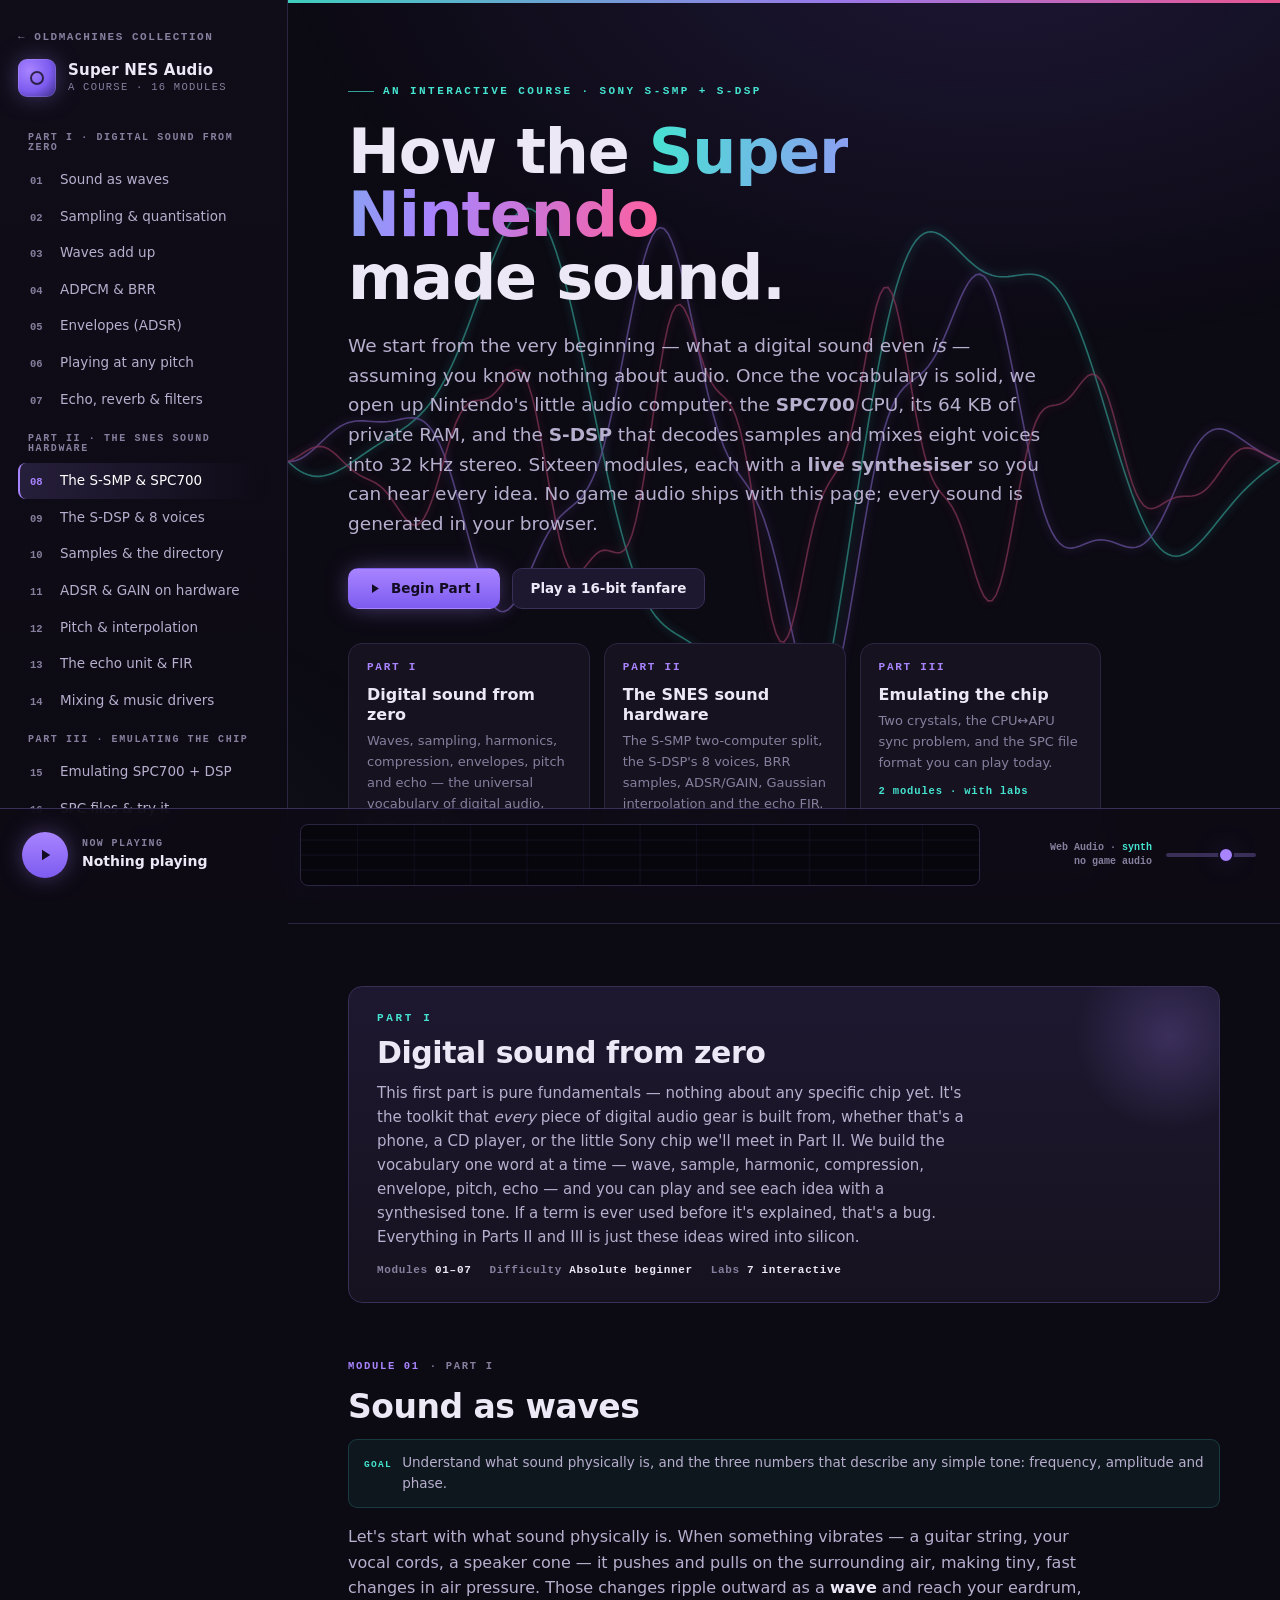
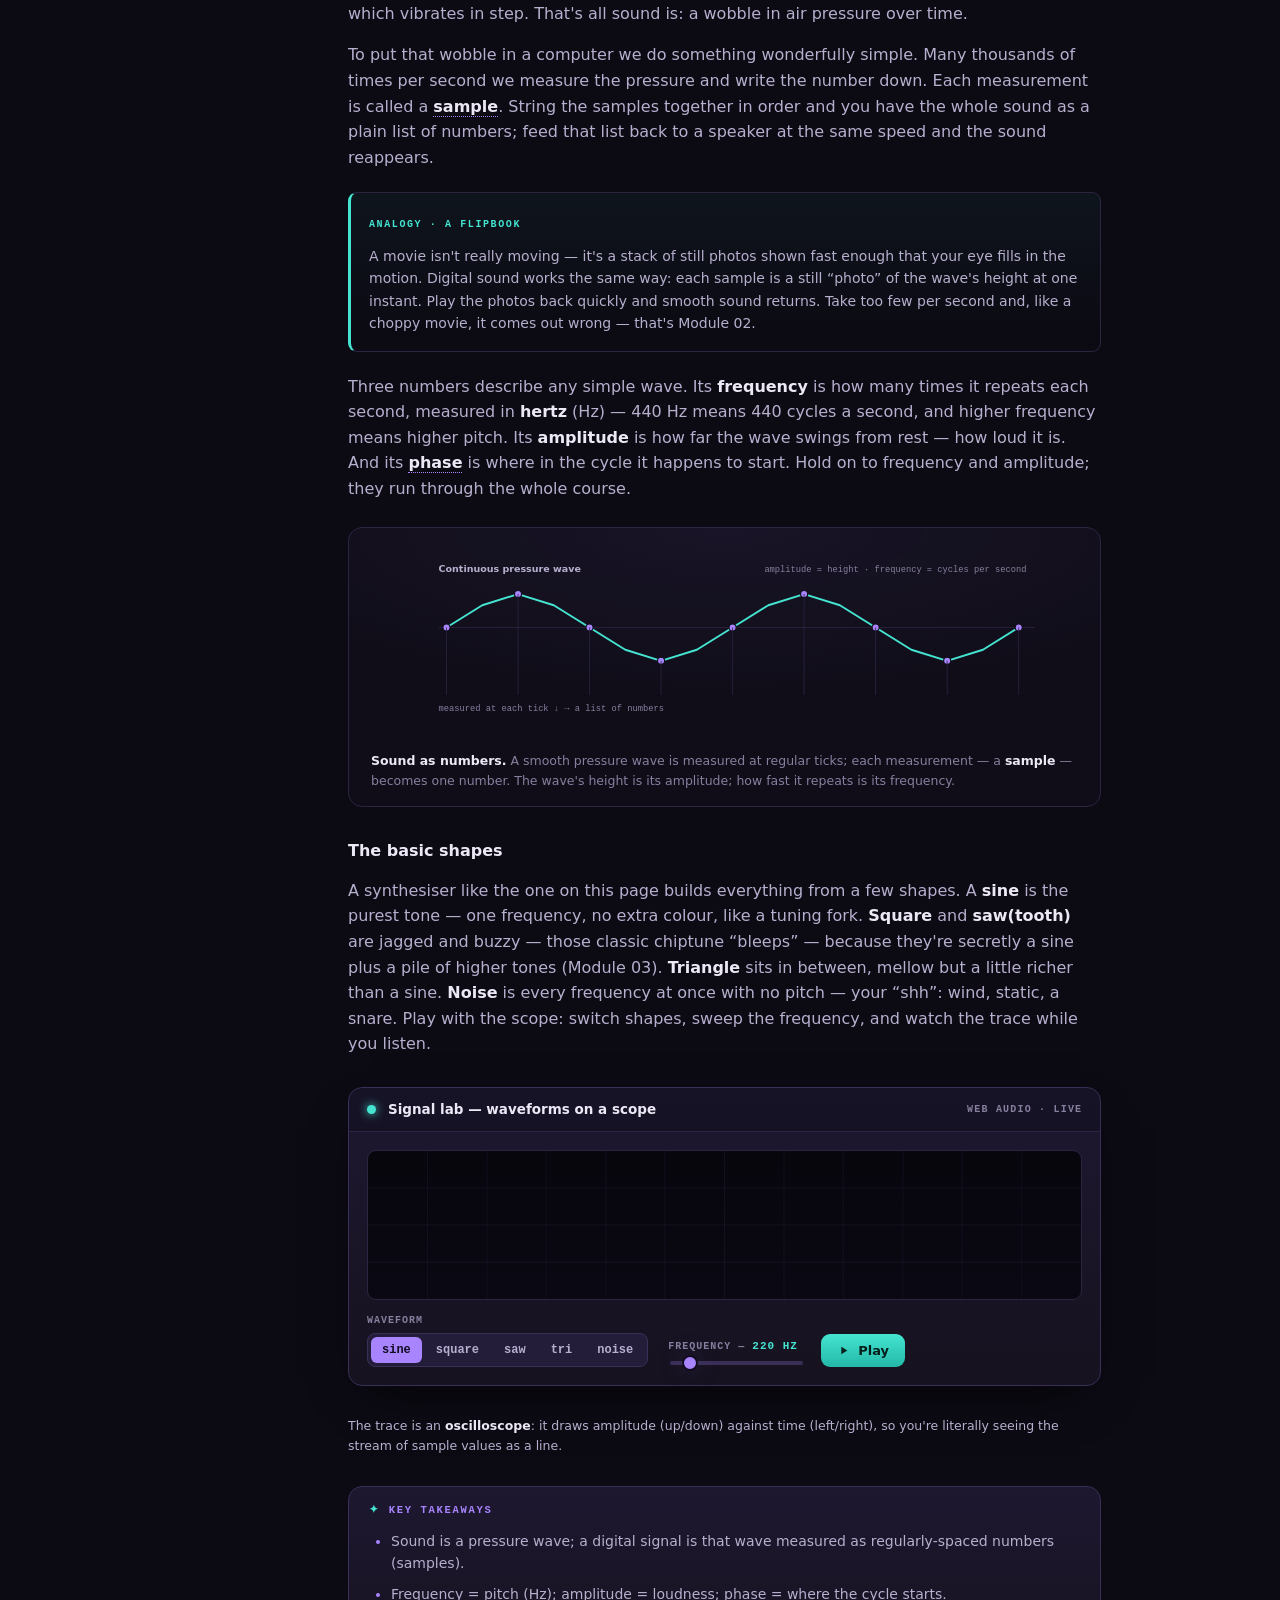
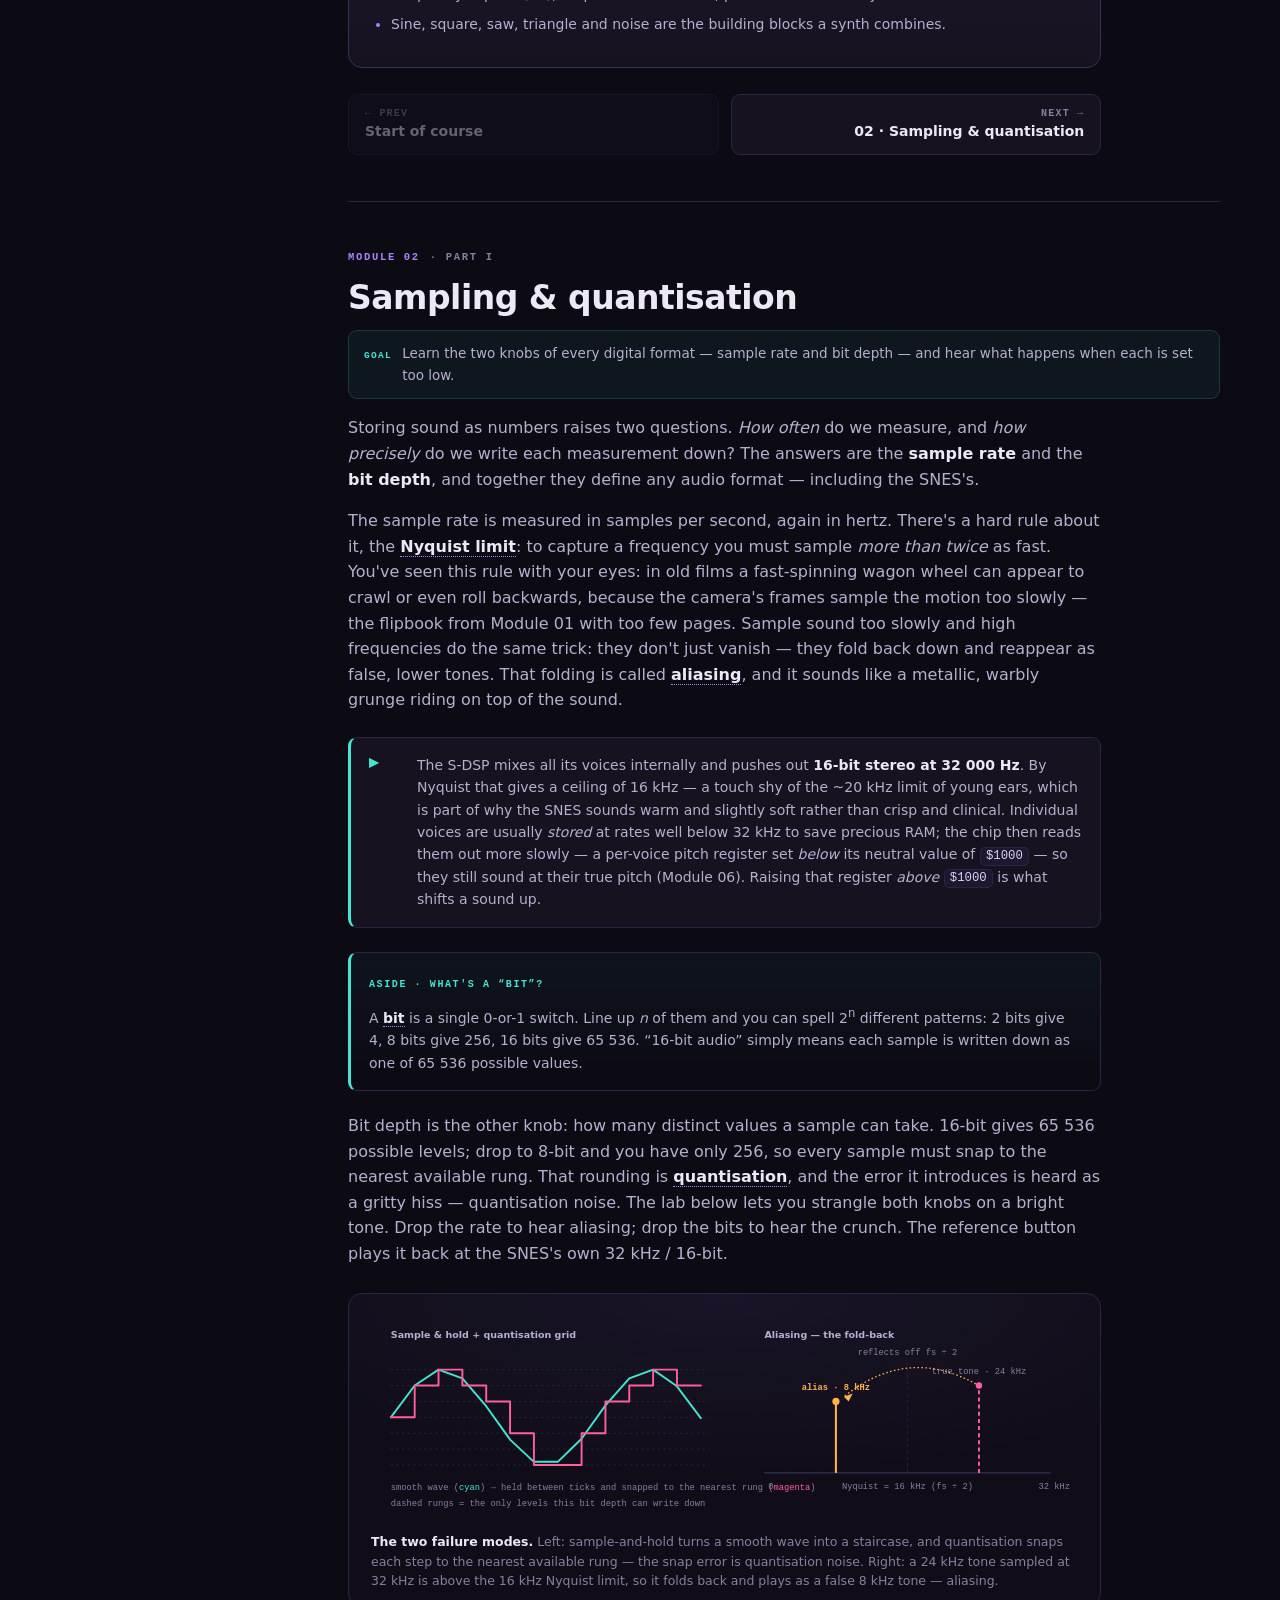
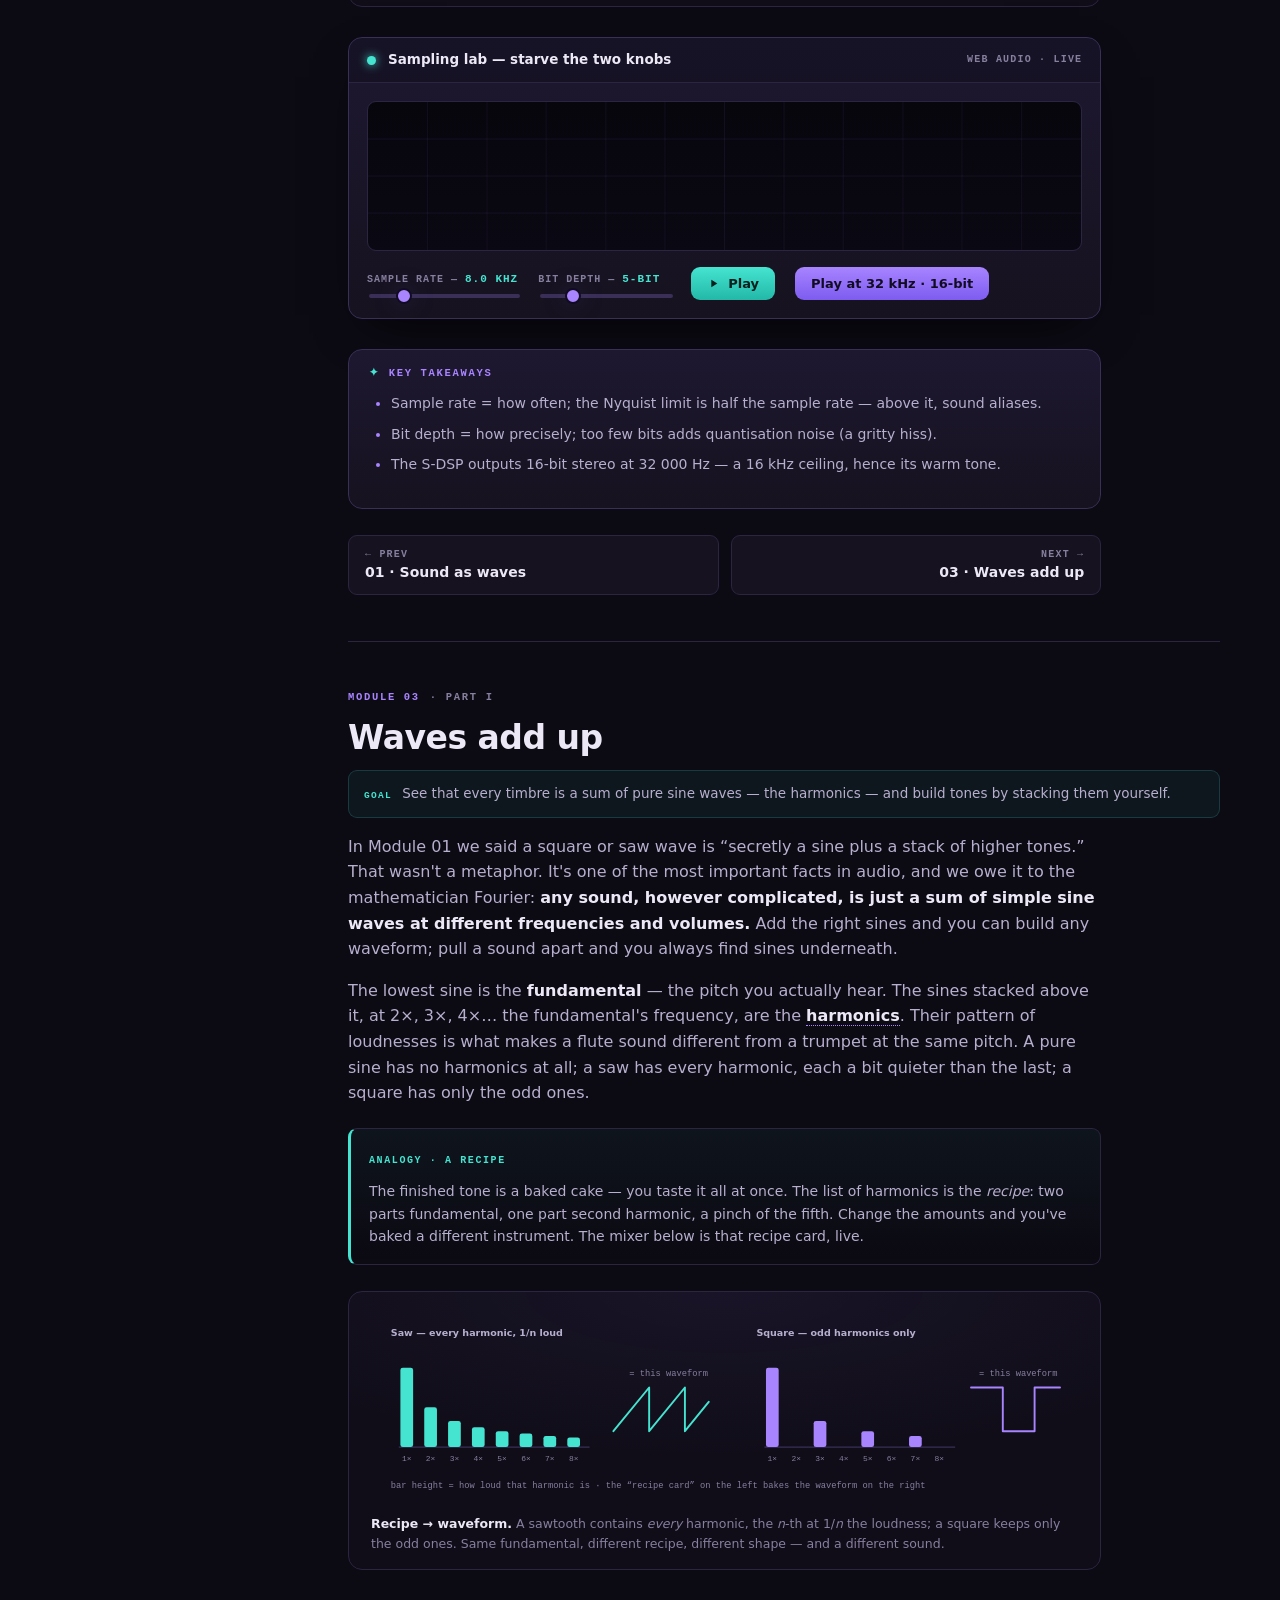
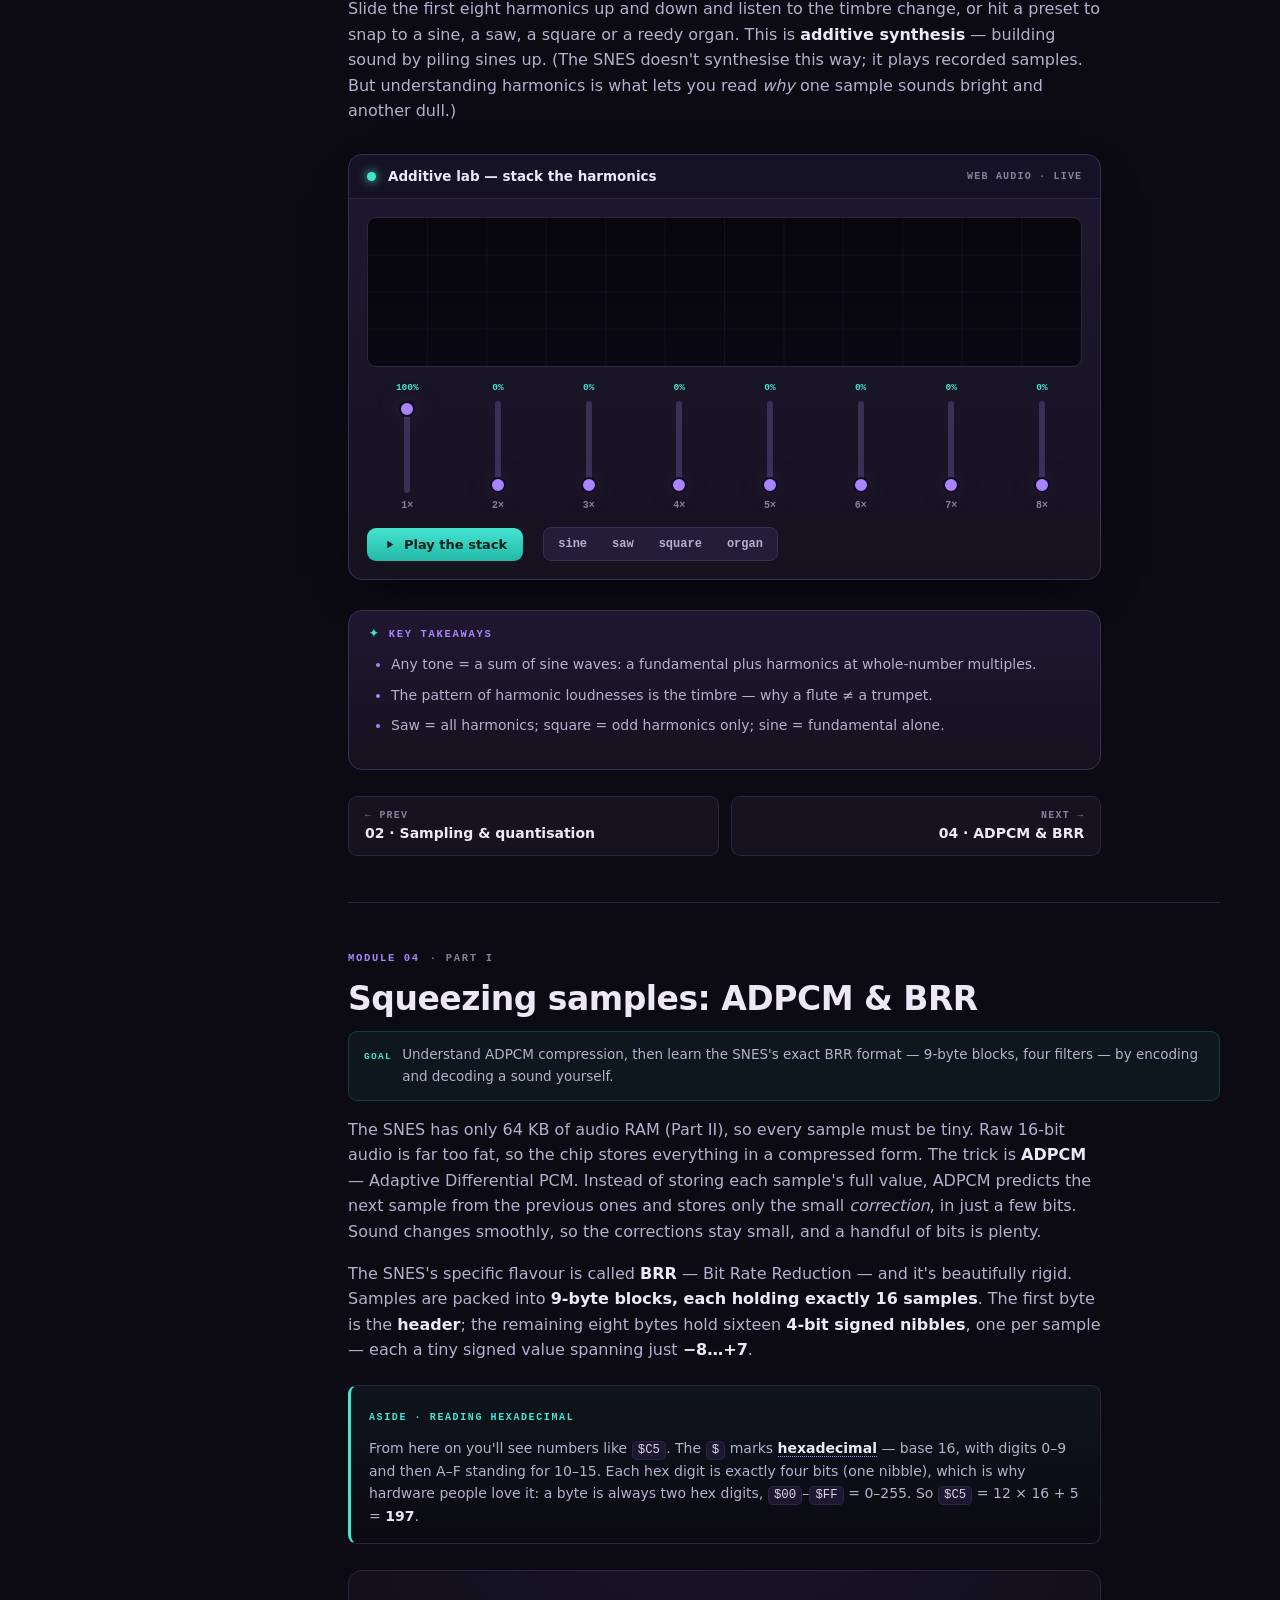
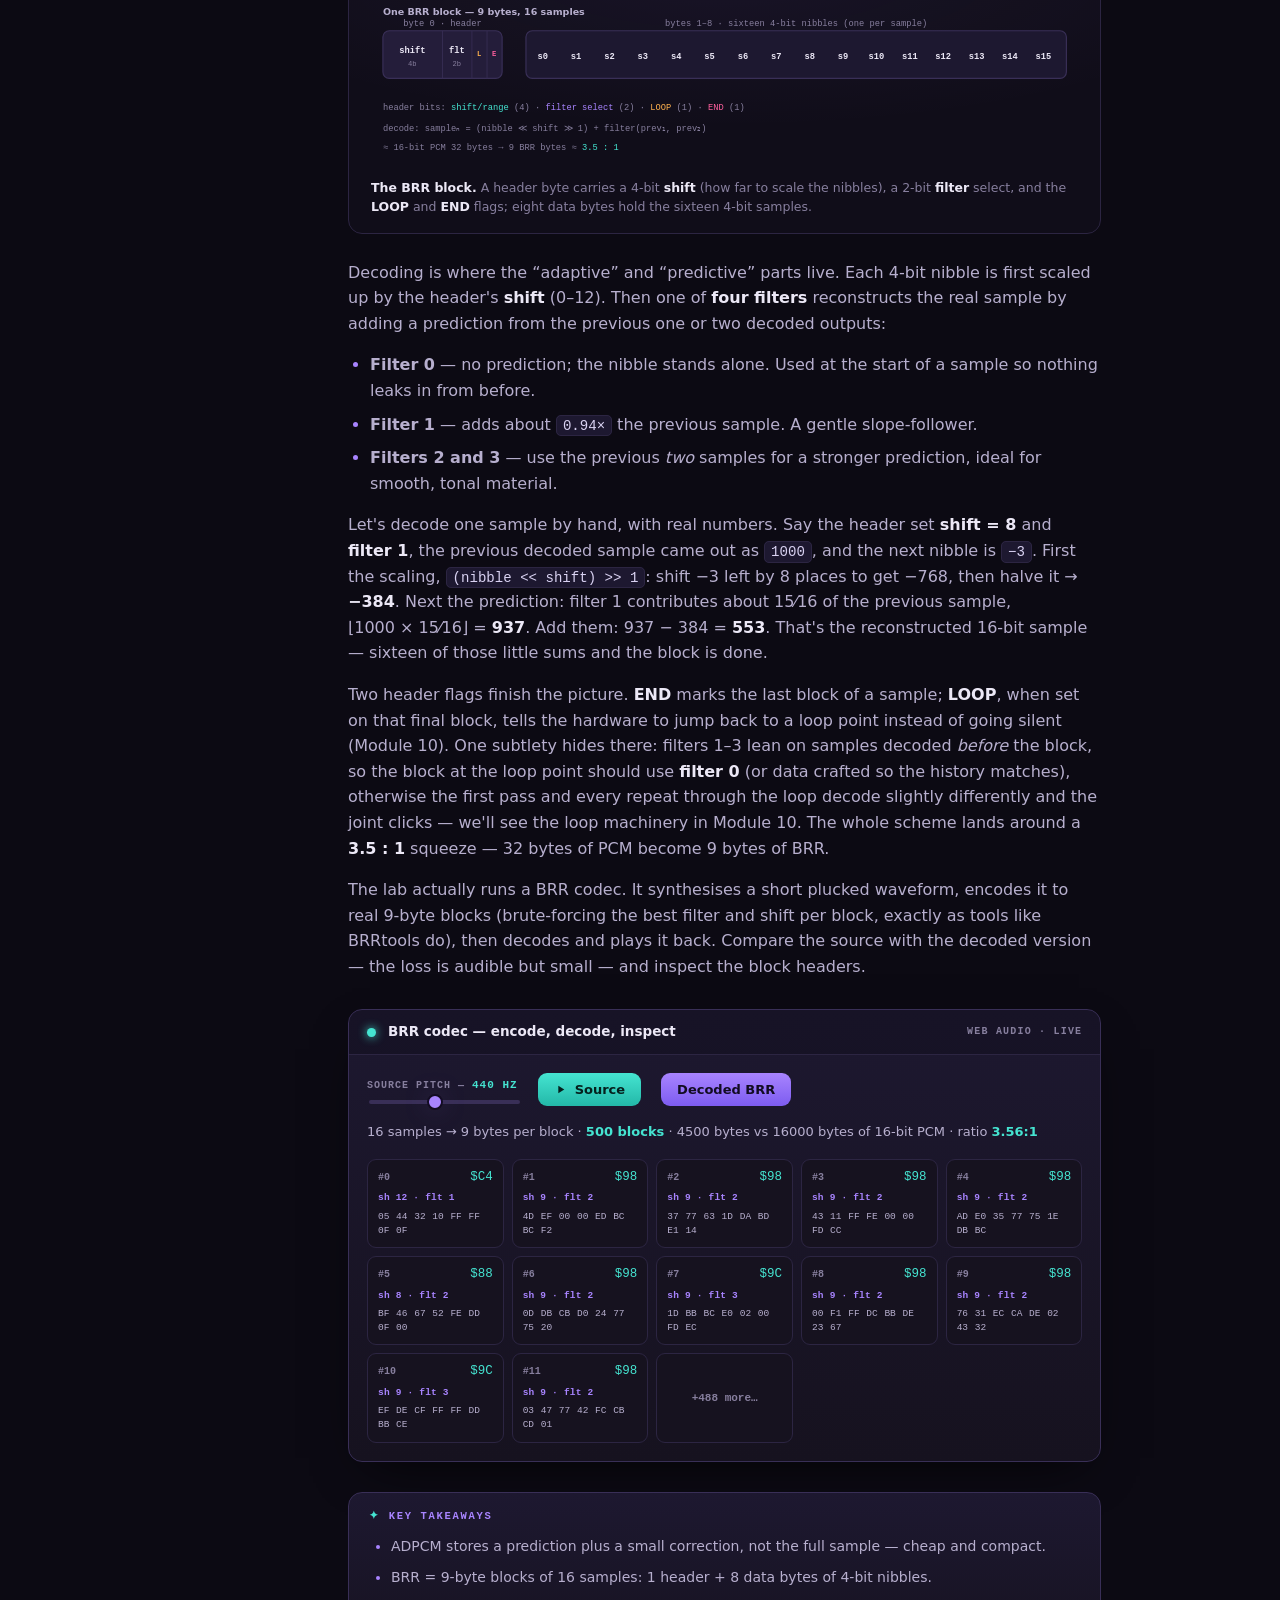
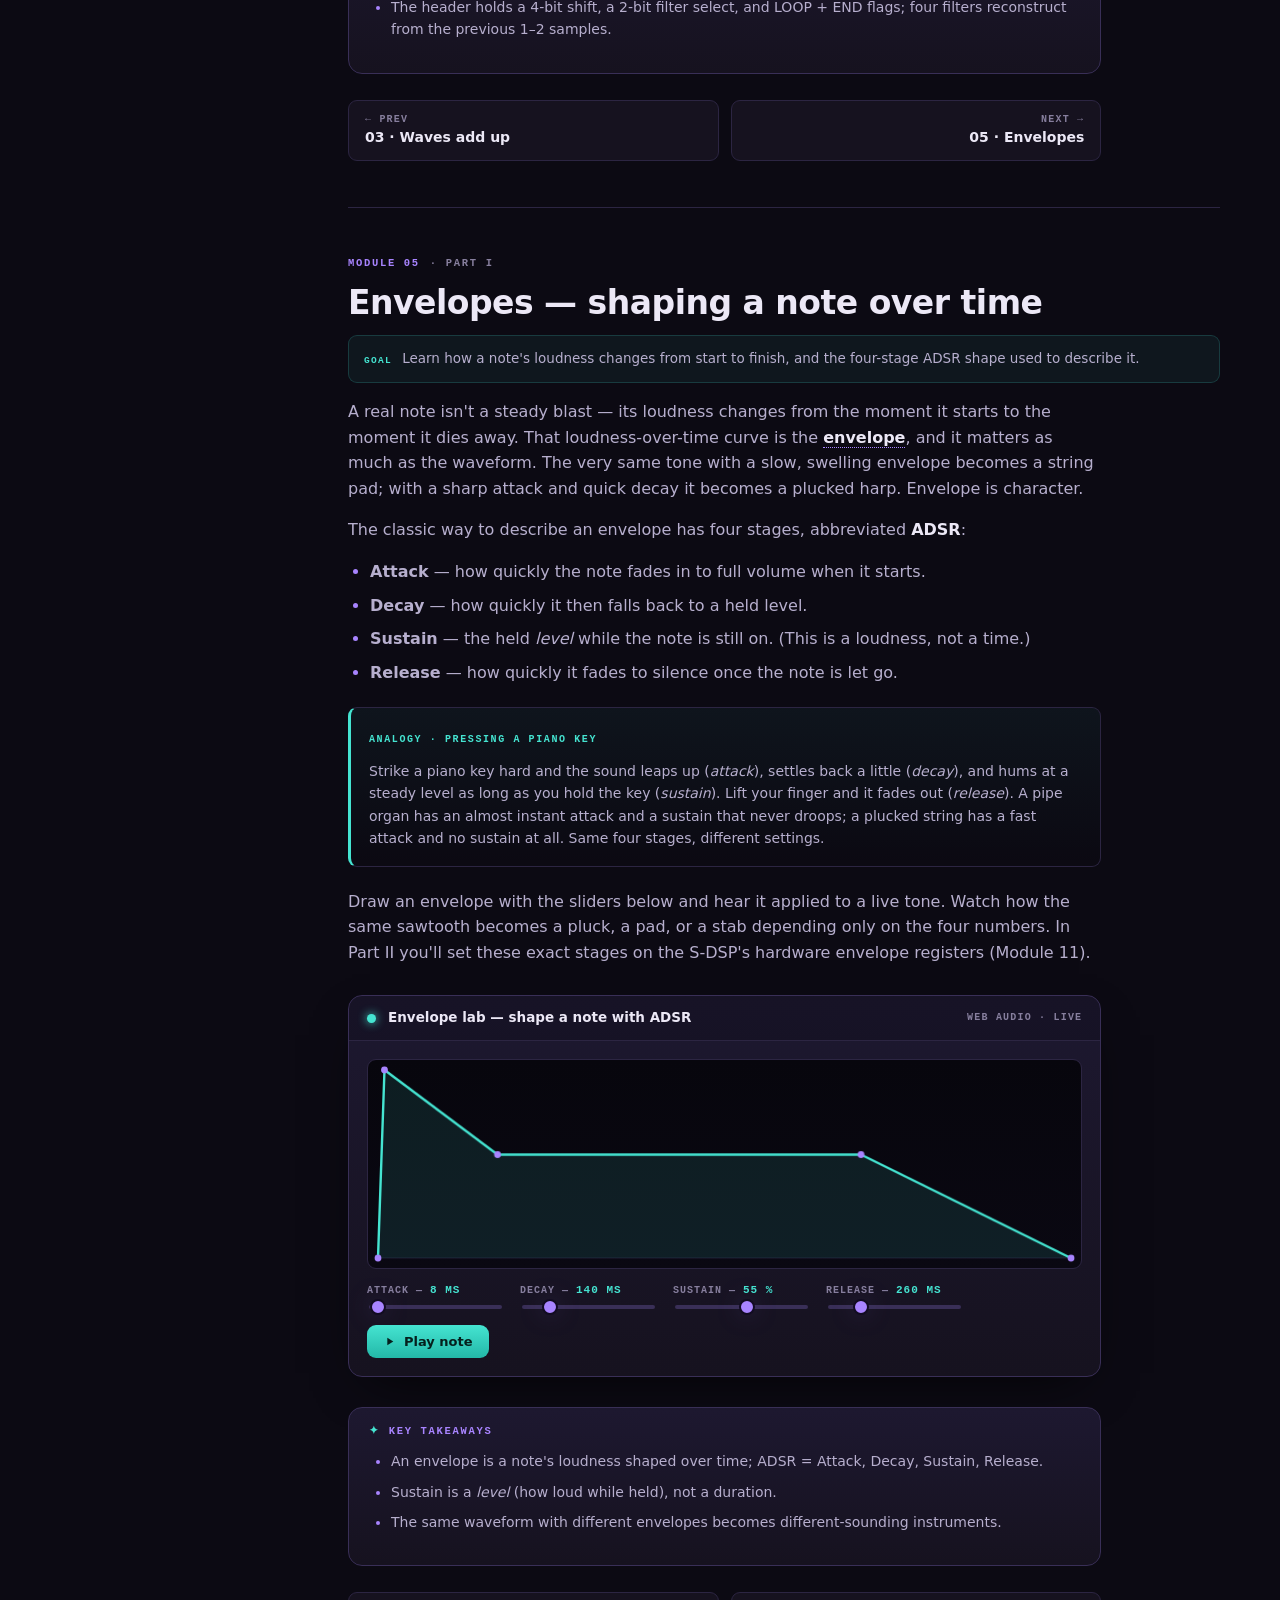
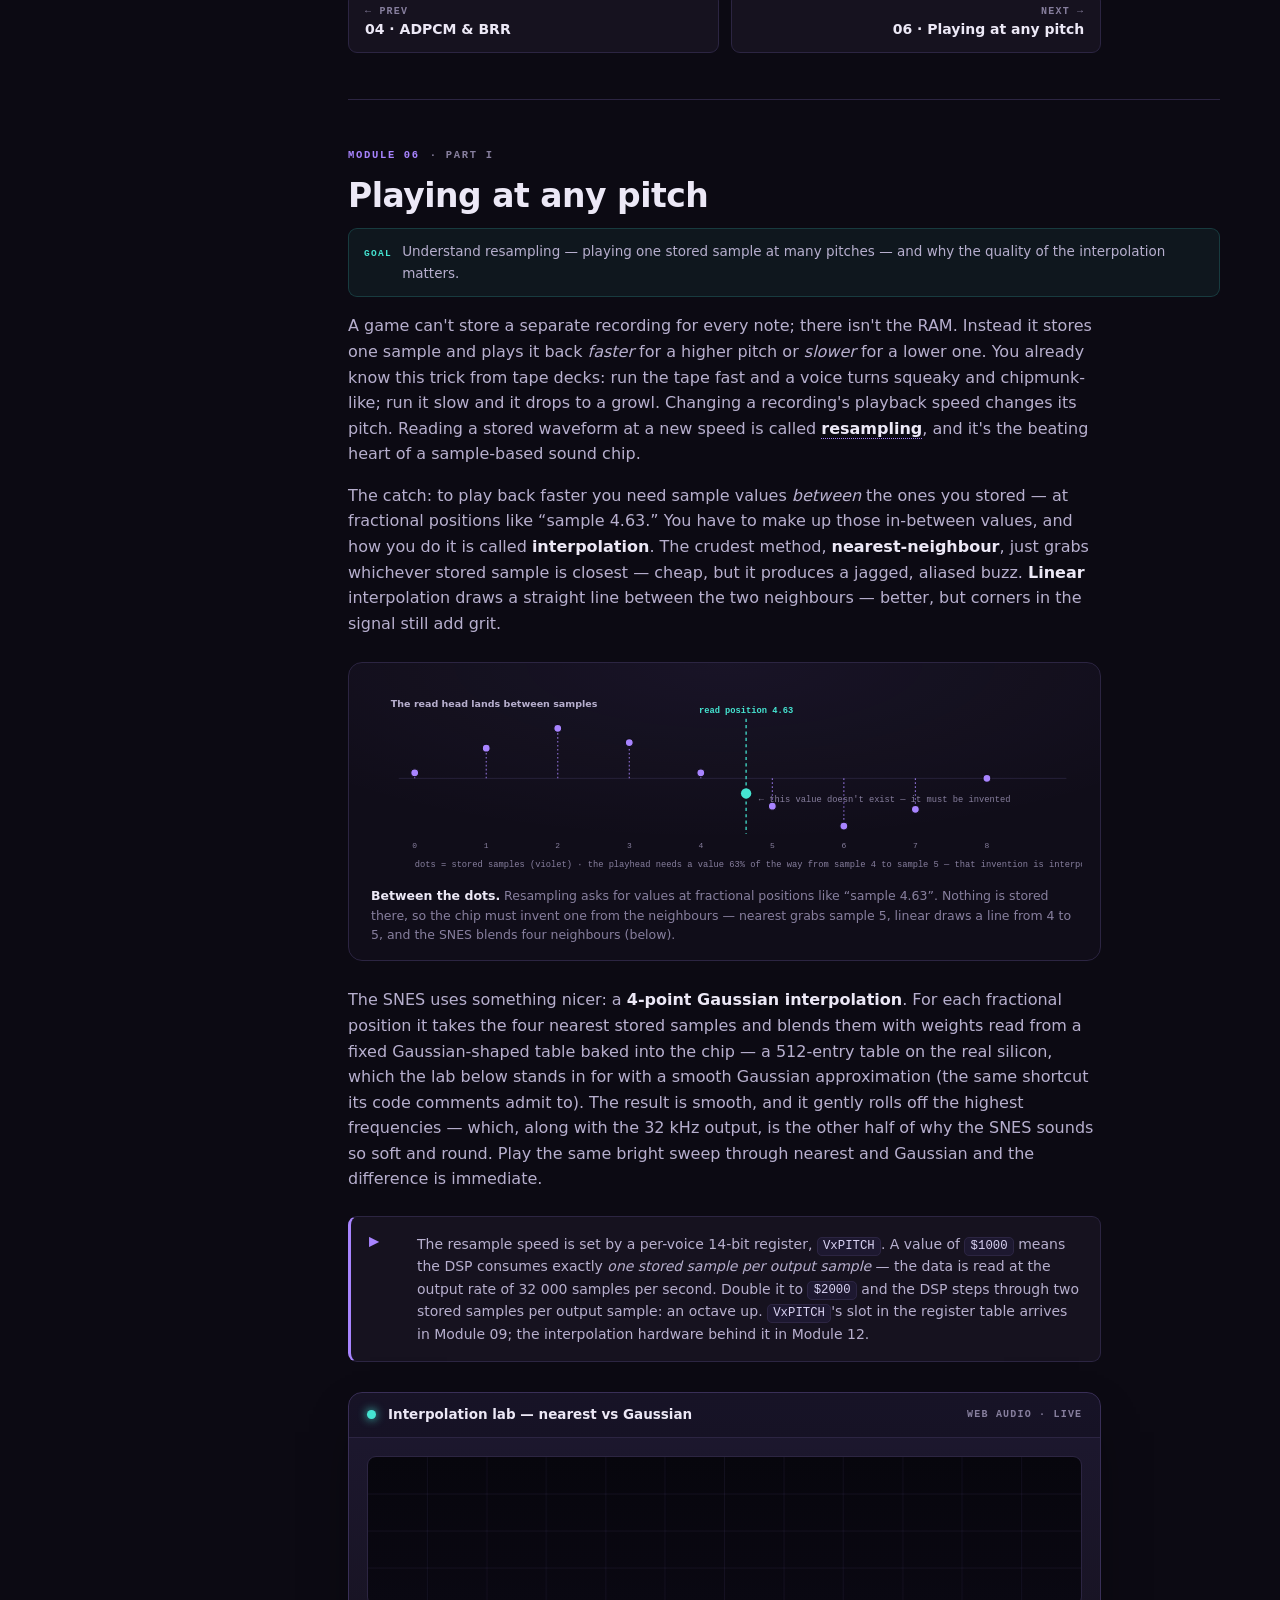
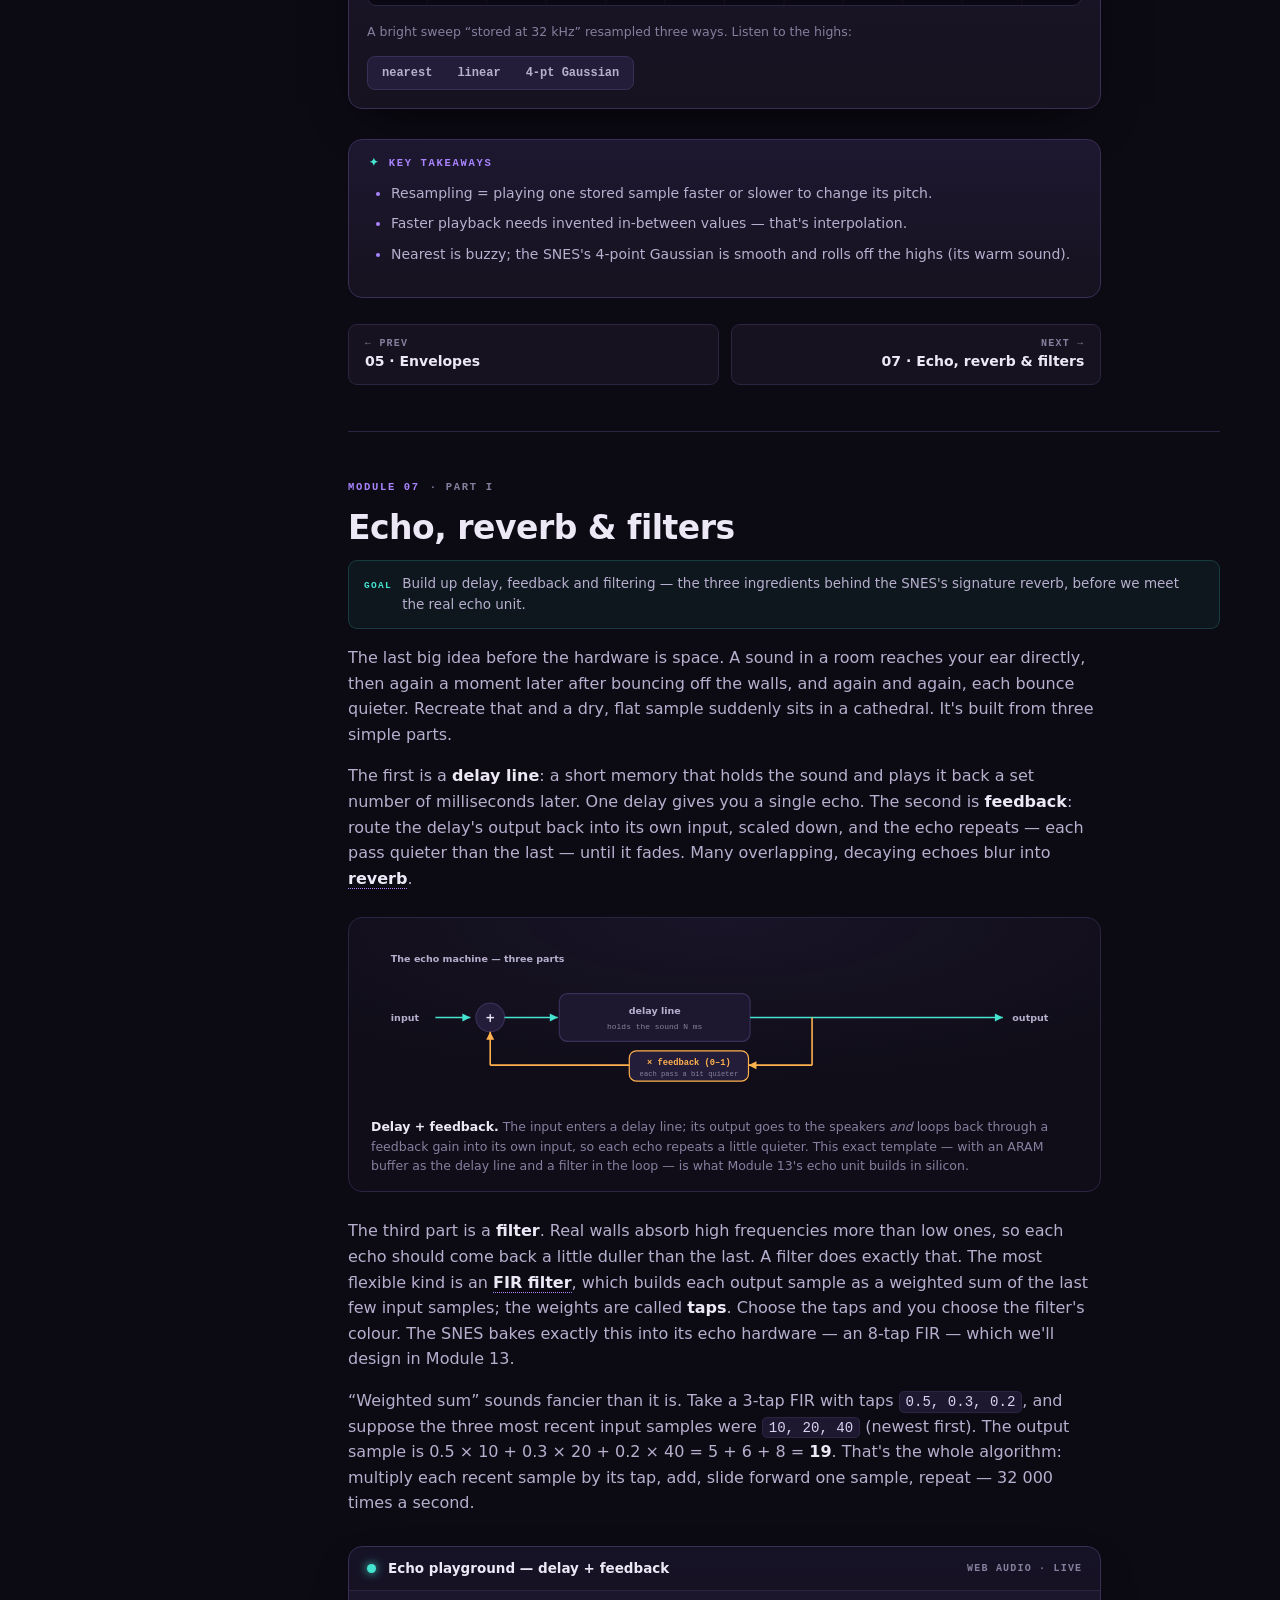
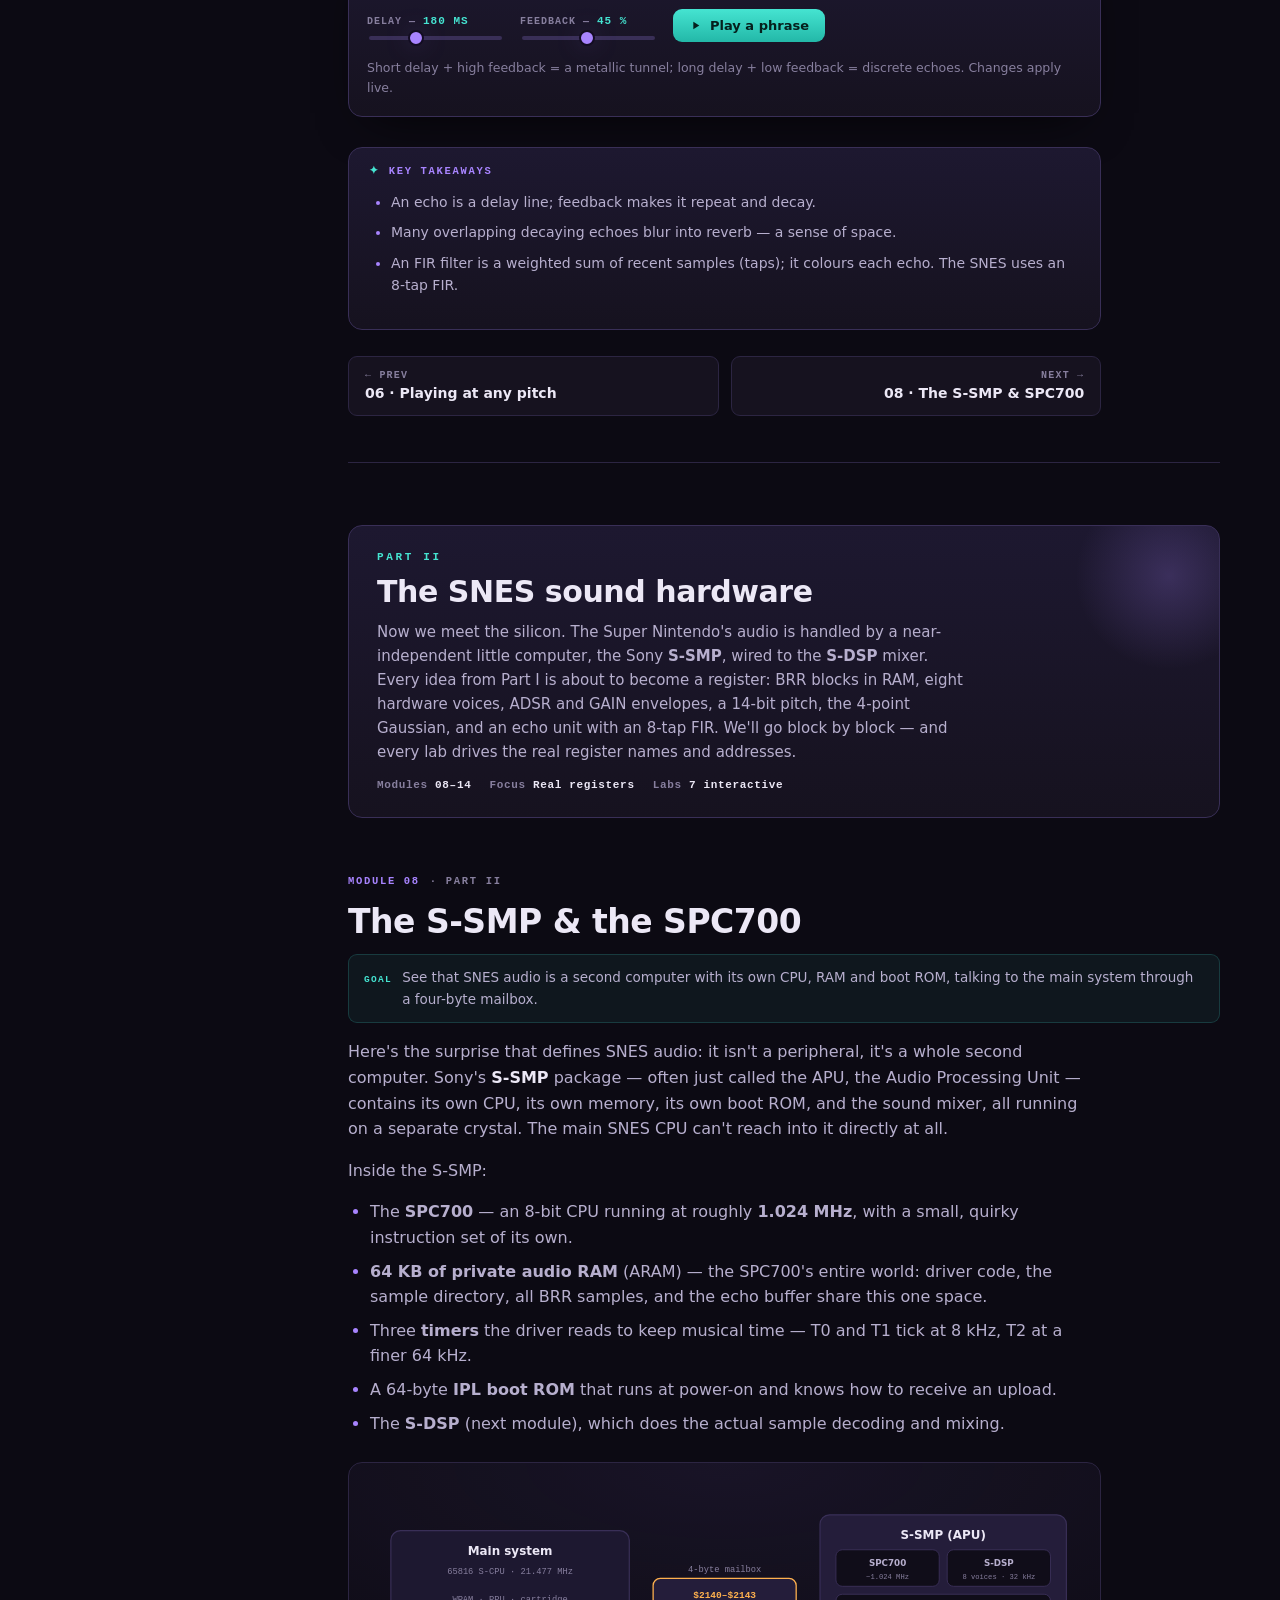
==== commit 019637ff: "Link every page back to the oldmachines hub site Add a back-link to the oldmachines hub (https://old" ====
--- a/audio/index.html
+++ b/audio/index.html
@@ -18,6 +18,7 @@
 
   <!-- ================================================= SIDEBAR ============ -->
   <aside class="sidebar" id="sidebar">
+    <a class="collection-link" href="https://oldmachines.github.io/">← oldmachines collection</a>
     <div class="brand">
       <div class="logo" aria-hidden="true"></div>
       <div>
--- a/audio/styles.css
+++ b/audio/styles.css
@@ -1028,3 +1028,11 @@
 /* small util used by lab captions */
 .lab-note { font-size: 12.5px; color: var(--muted); }
 .row-wrap { display: flex; flex-wrap: wrap; gap: 12px; align-items: center; }
+
+/* ---- Back-link to the oldmachines hub site (sidebar) ---- */
+.collection-link{
+  display:inline-flex; align-items:center; gap:7px; margin:0 0 16px;
+  font:600 11px/1 var(--mono); letter-spacing:.14em; text-transform:uppercase;
+  color:var(--muted);
+}
+.collection-link:hover{ color:var(--ink); text-decoration:none; }
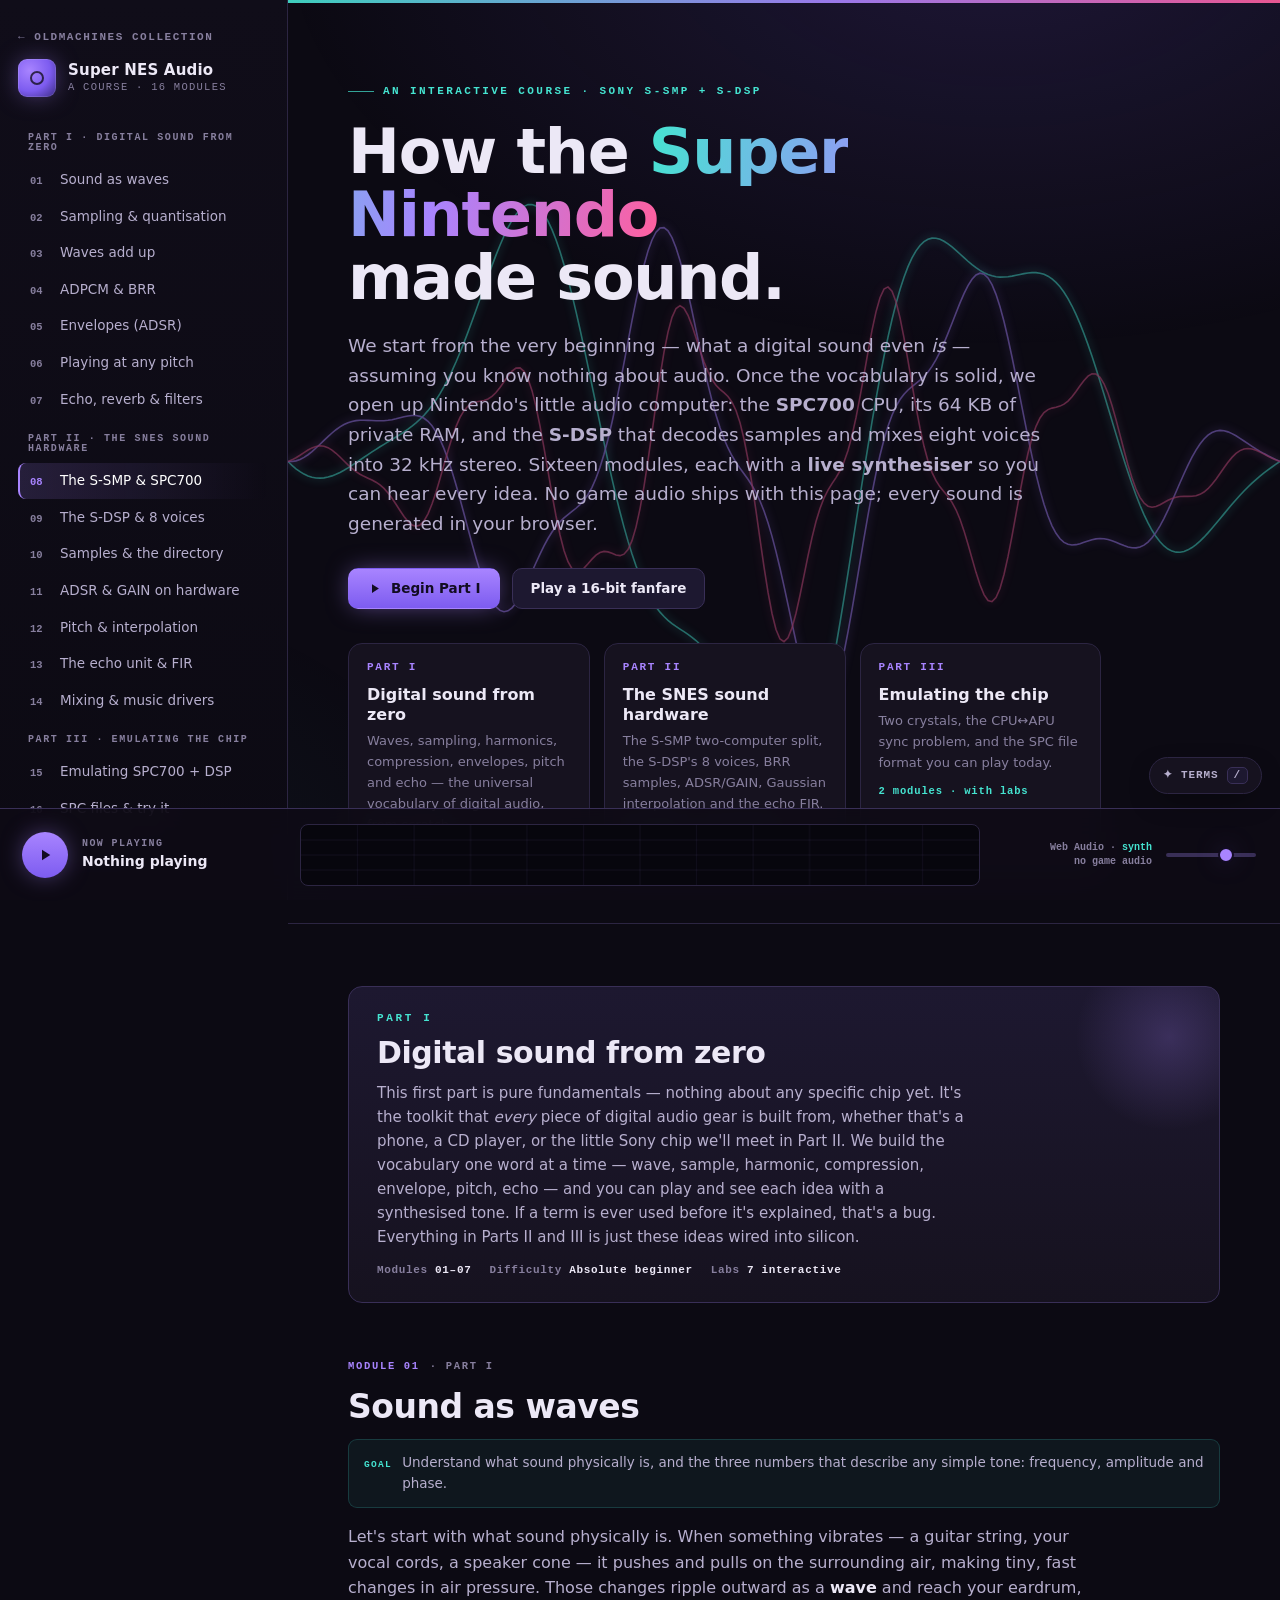
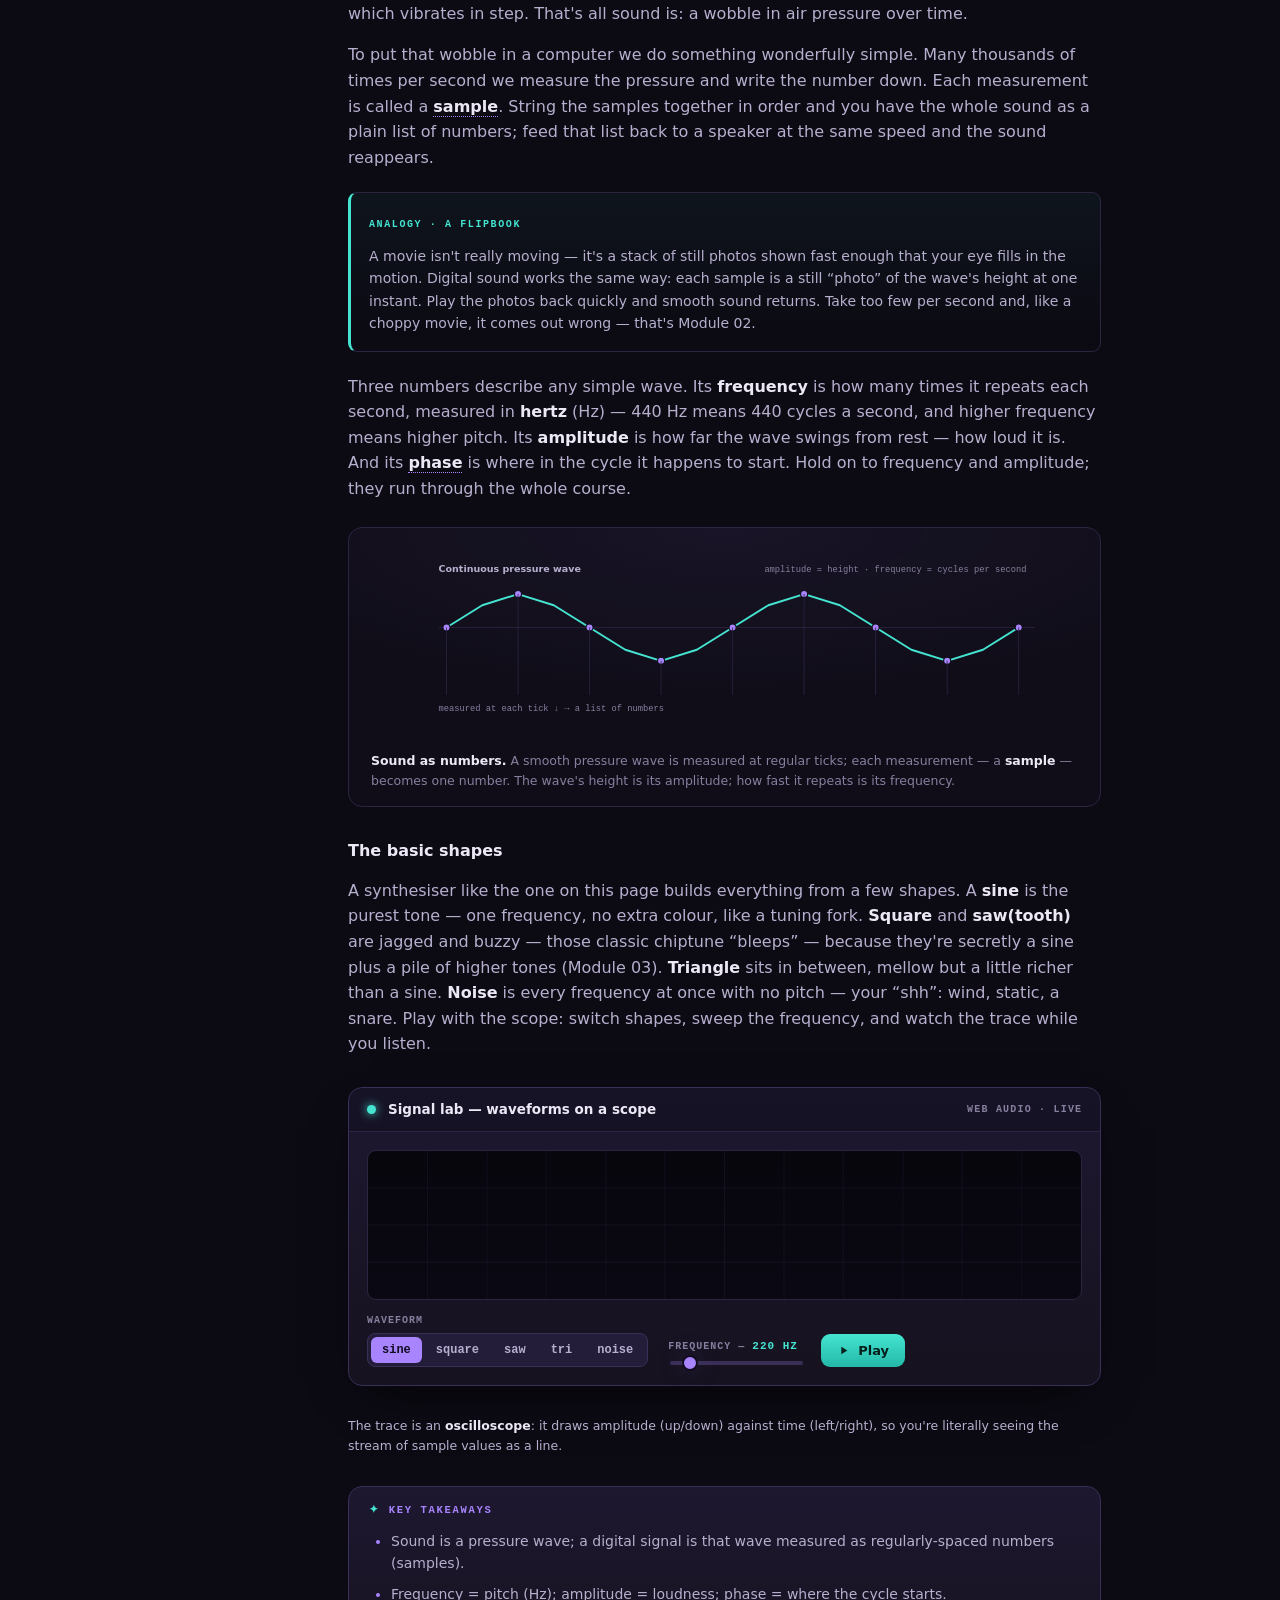
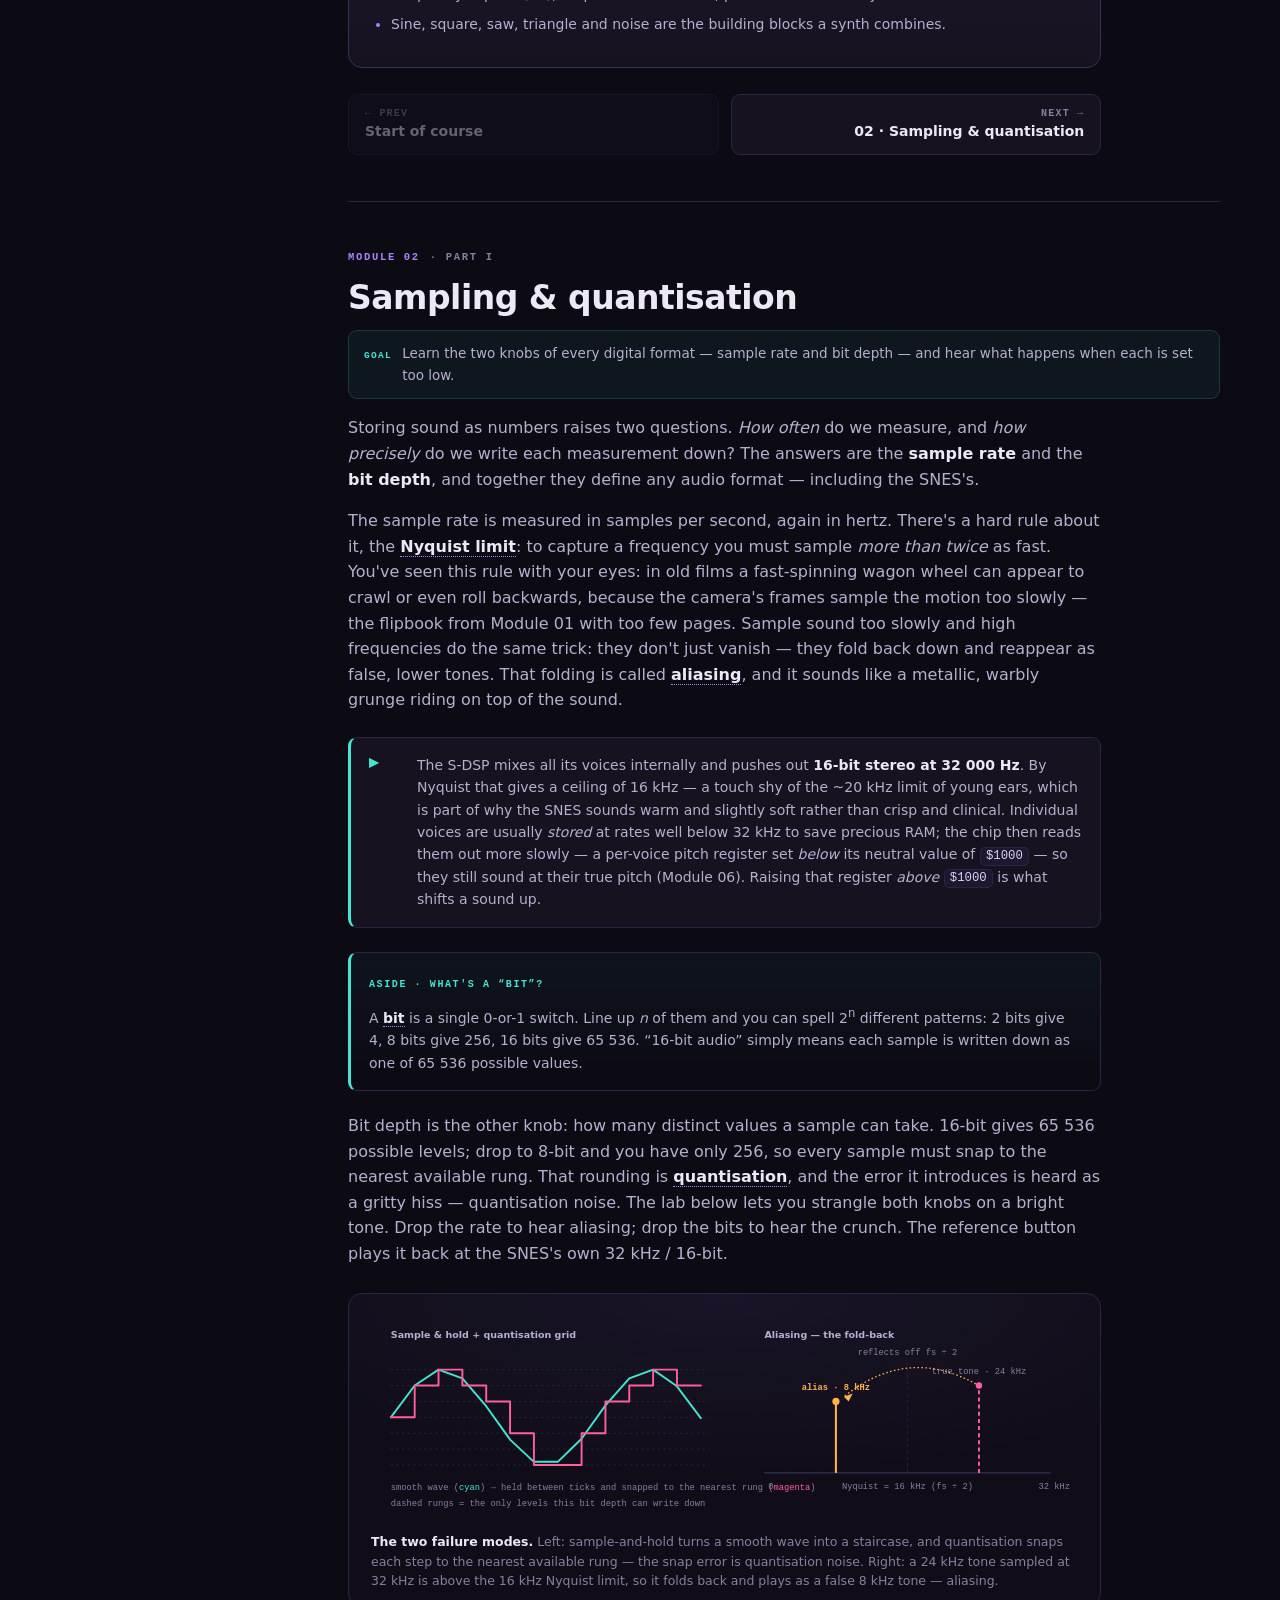
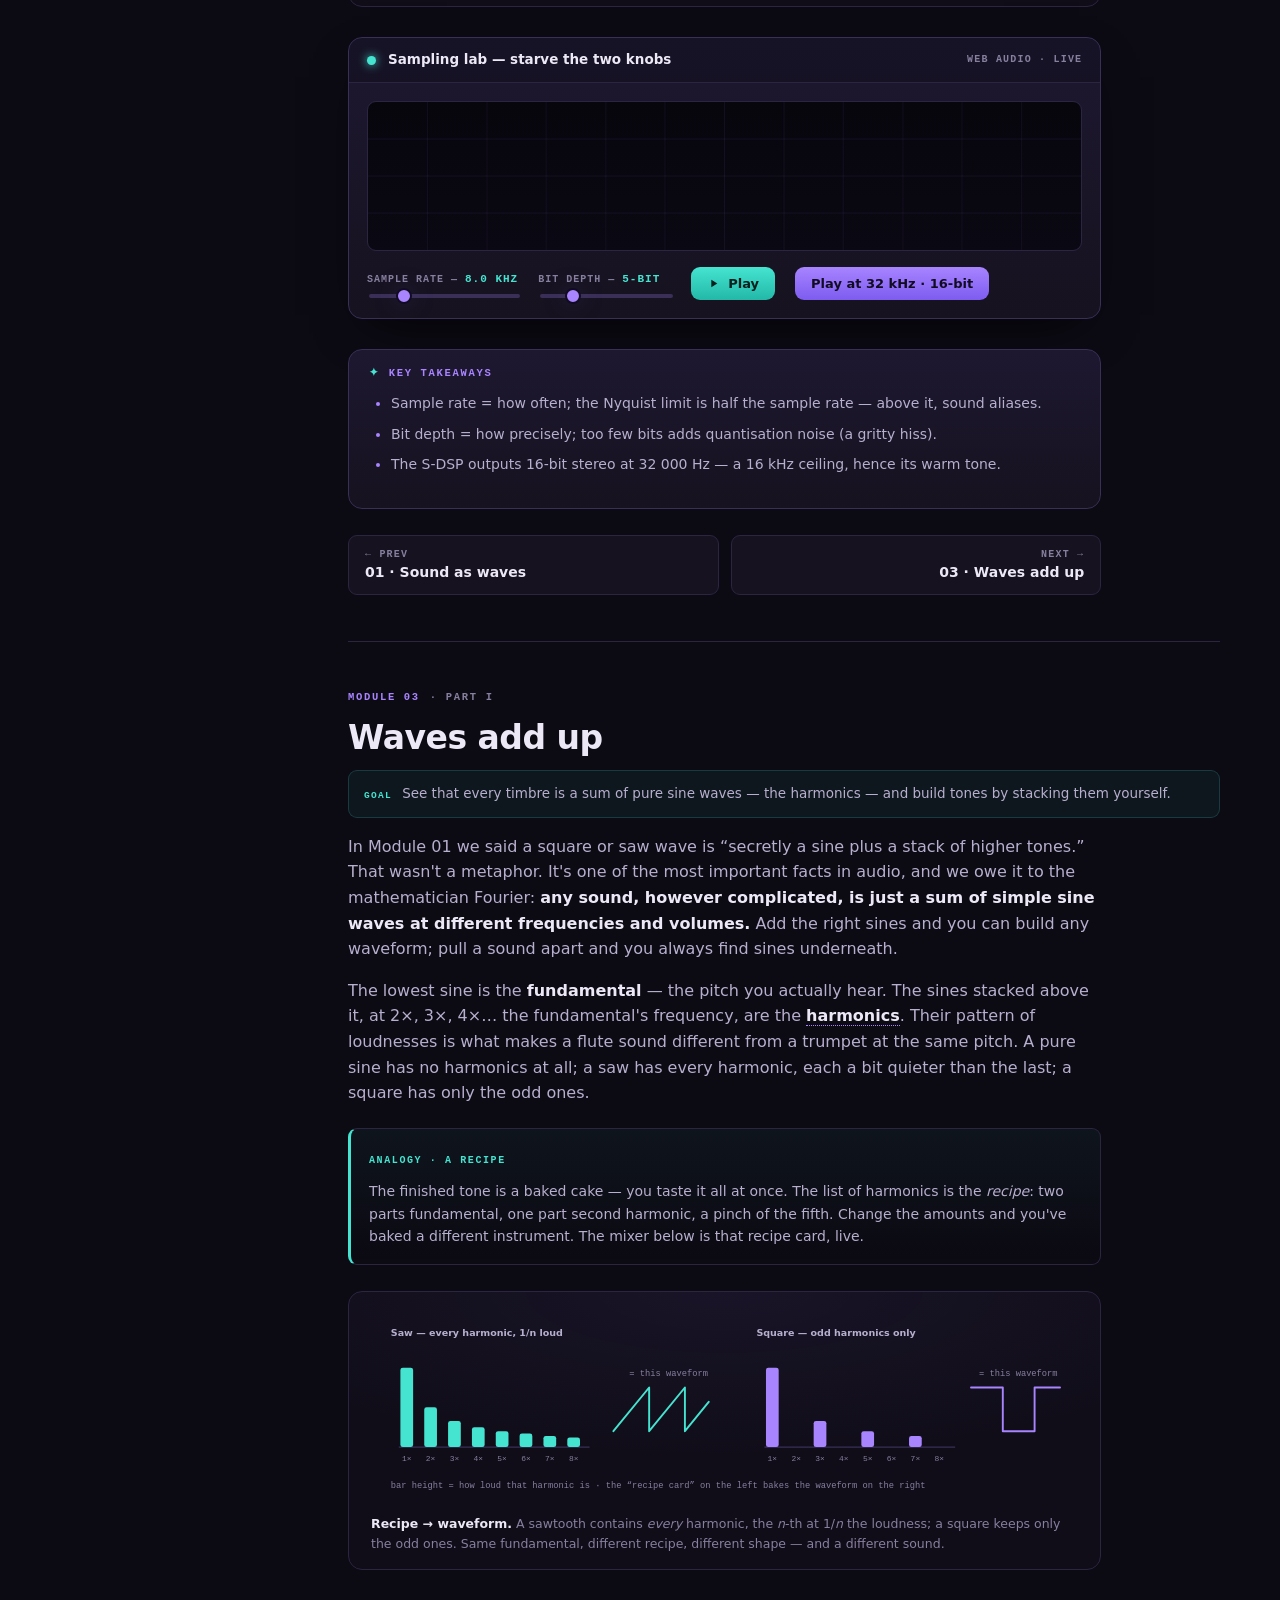
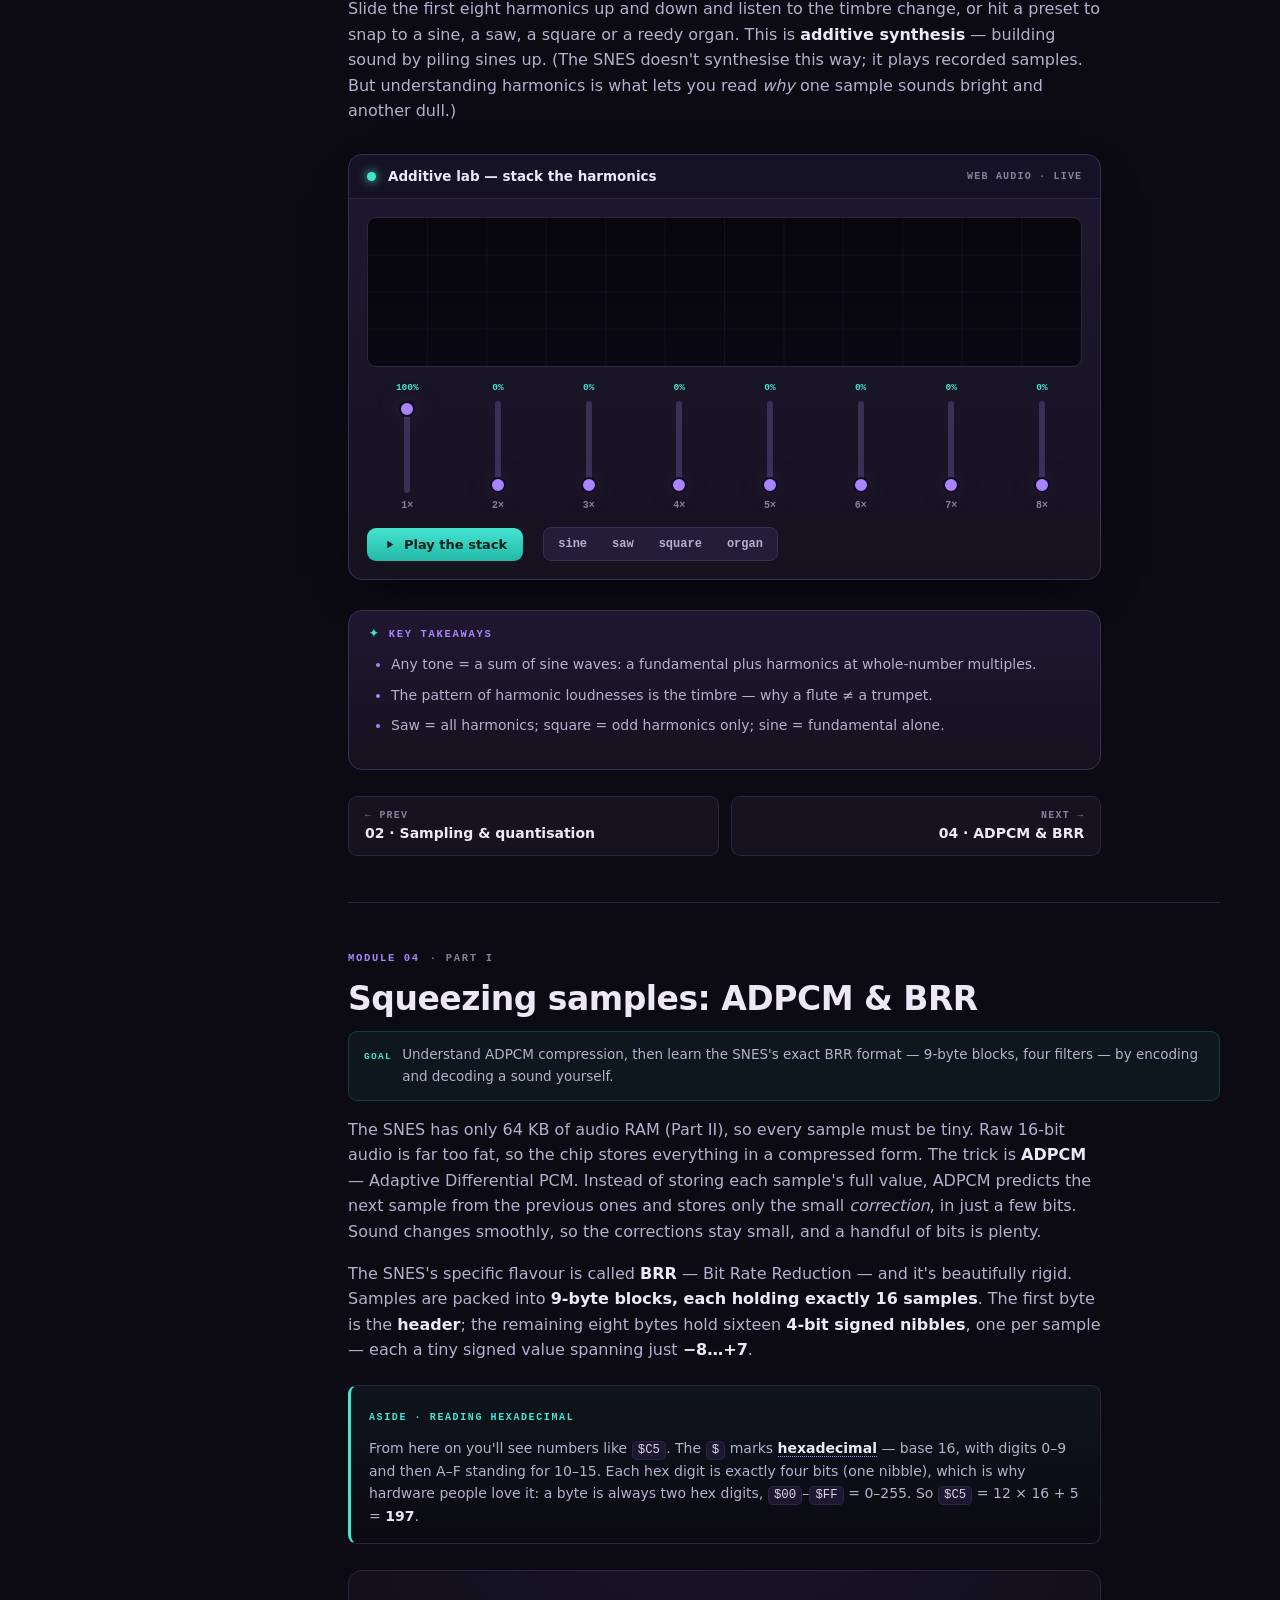
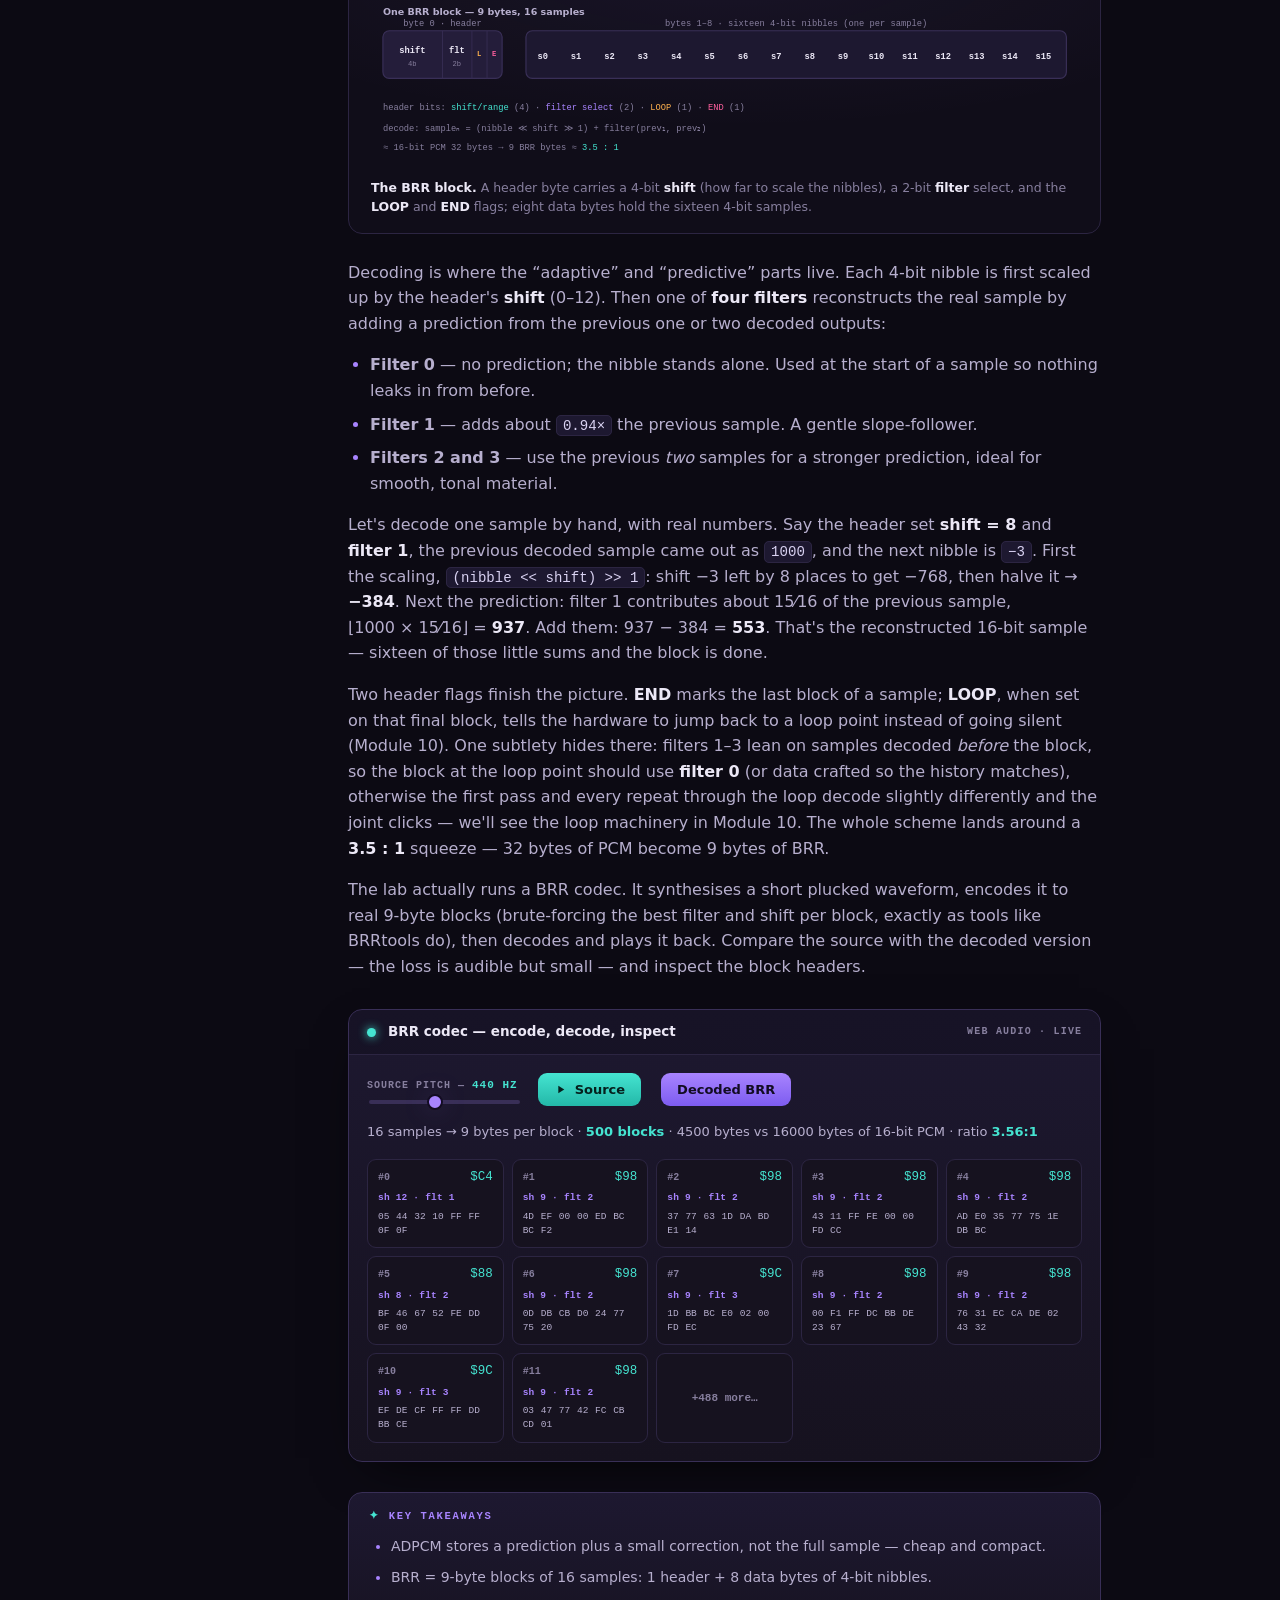
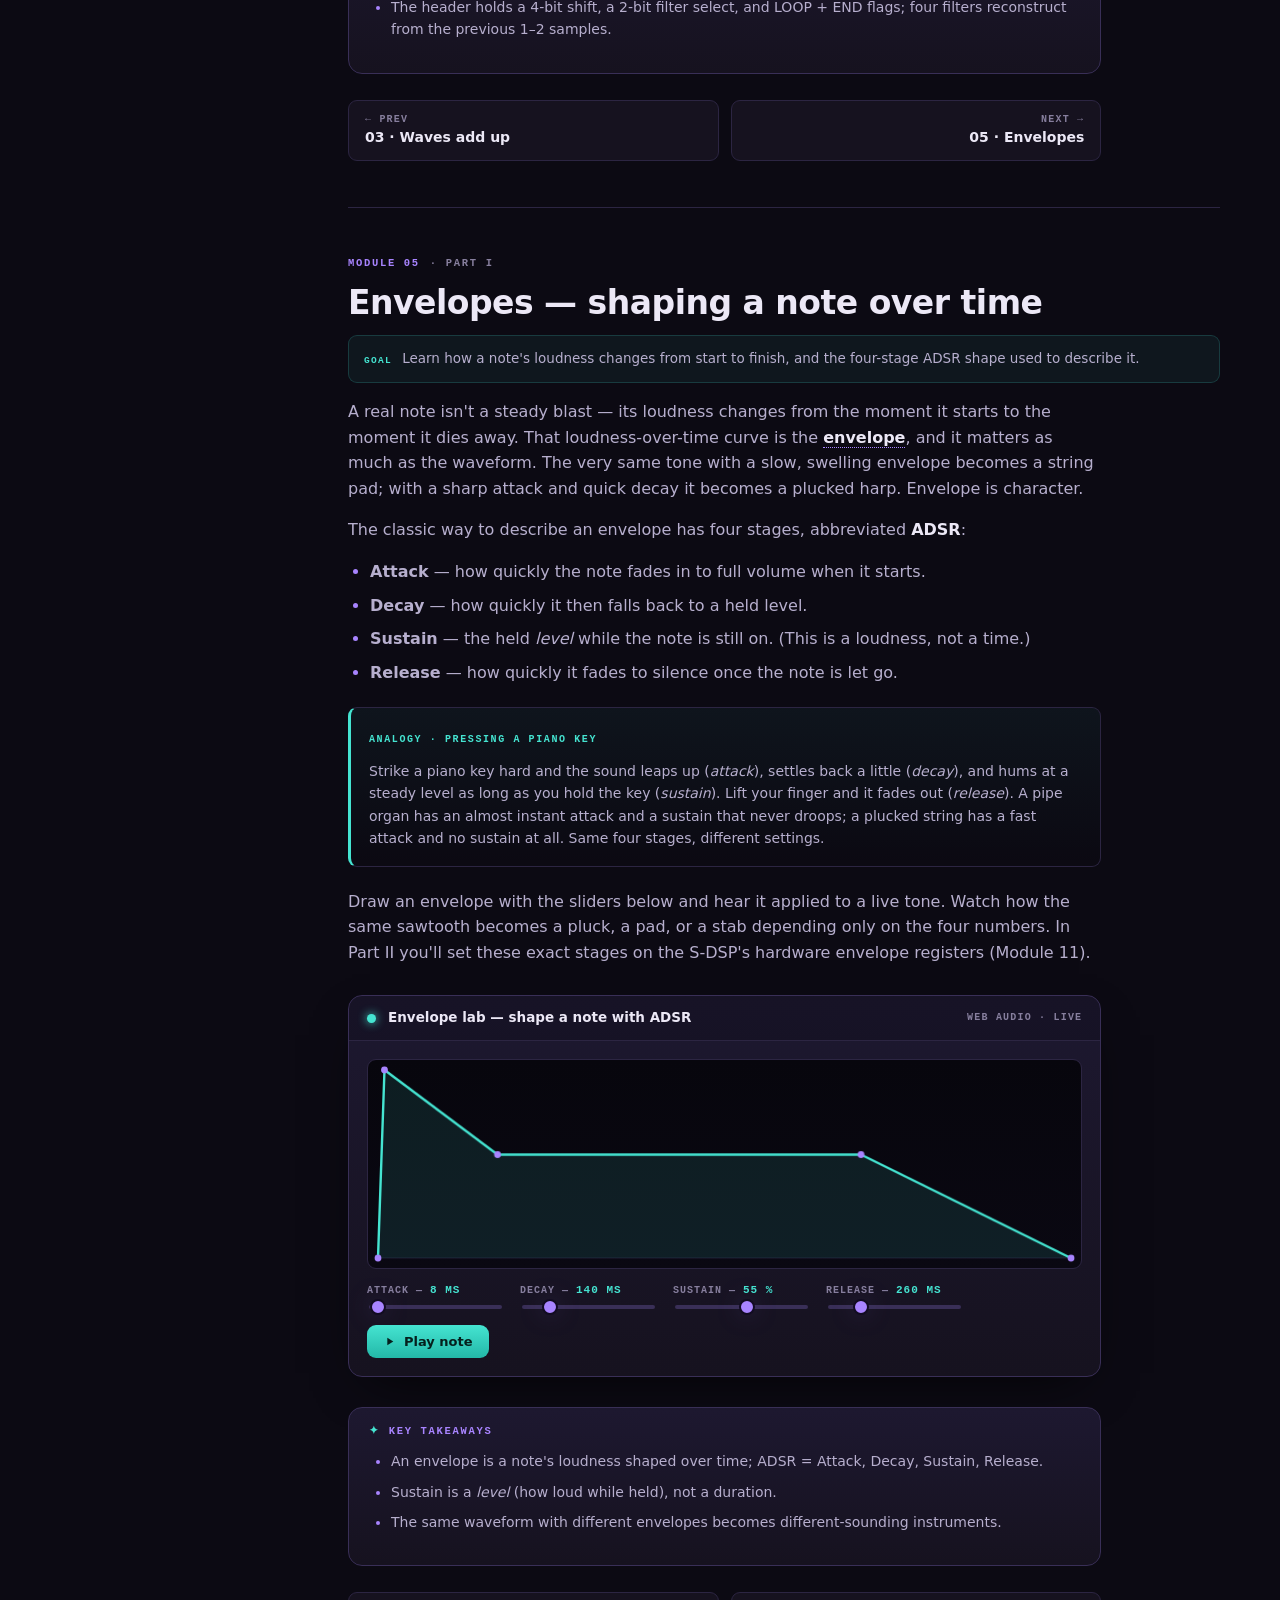
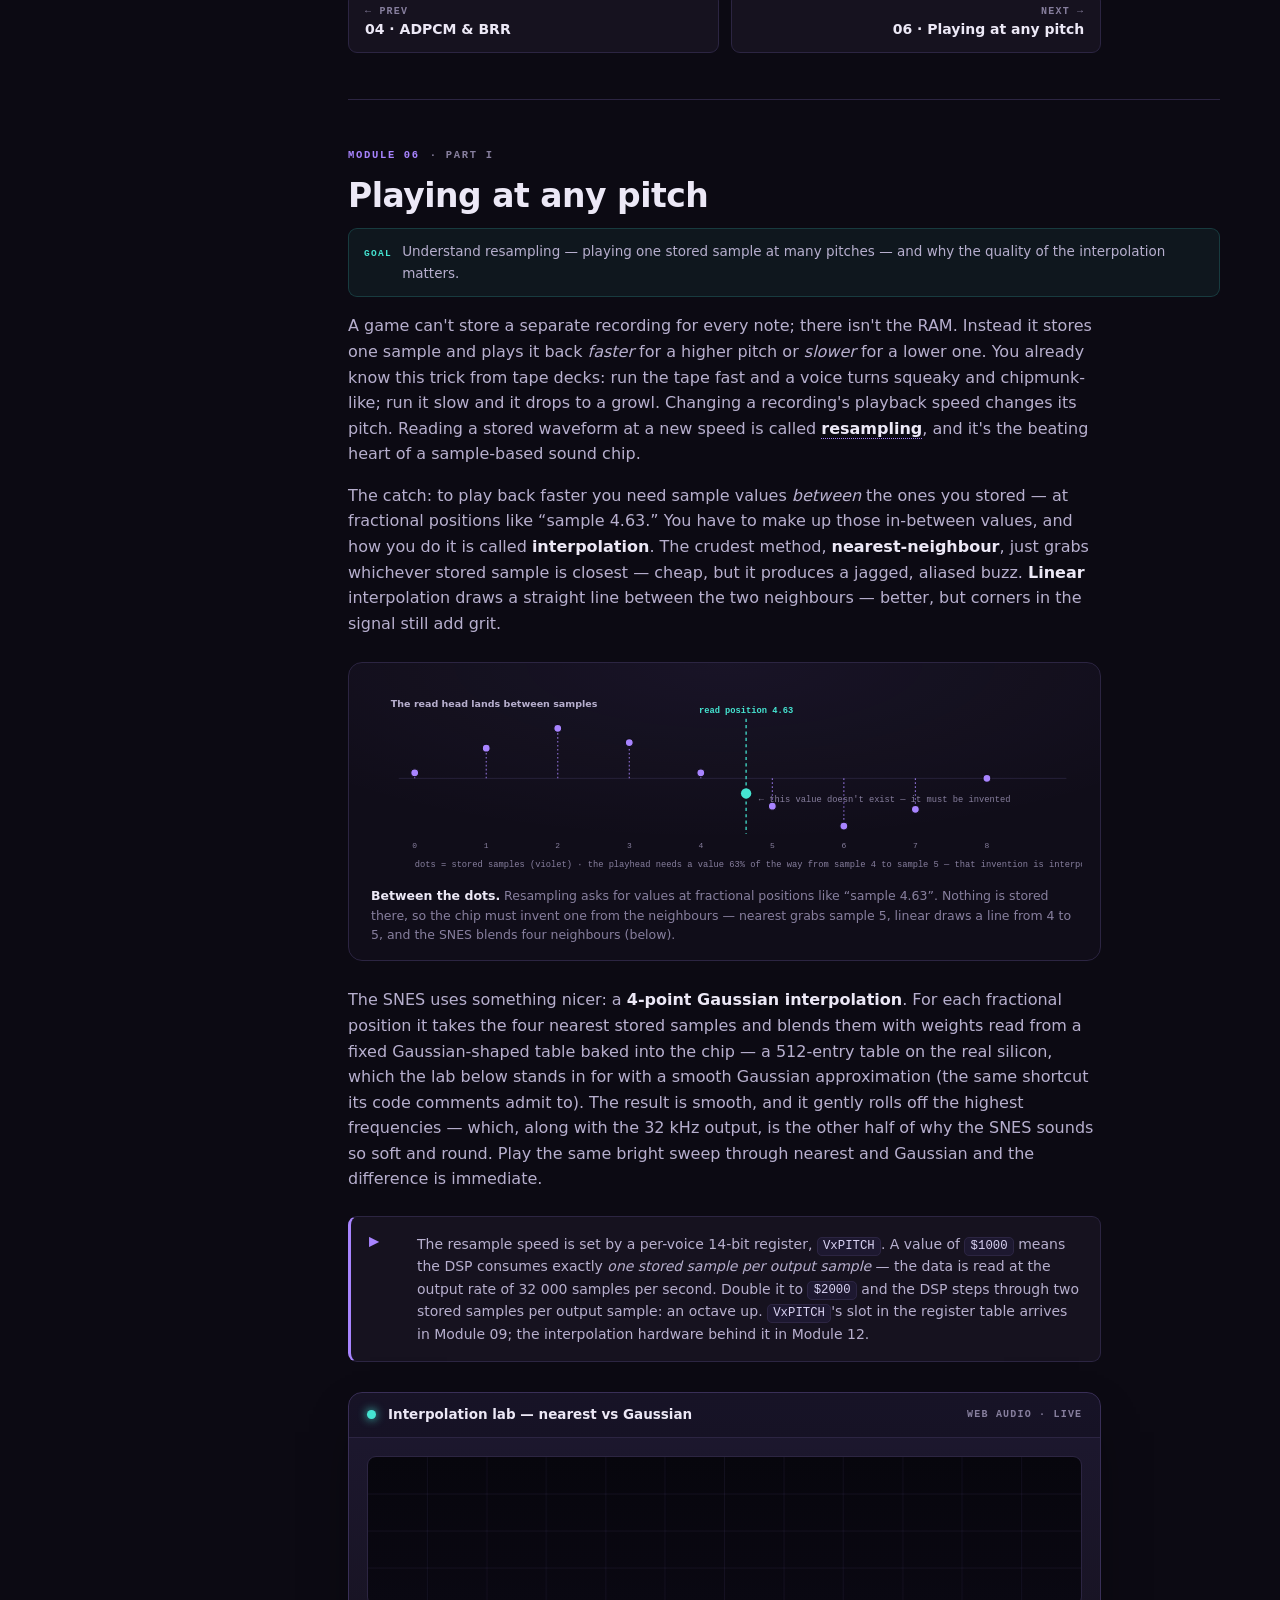
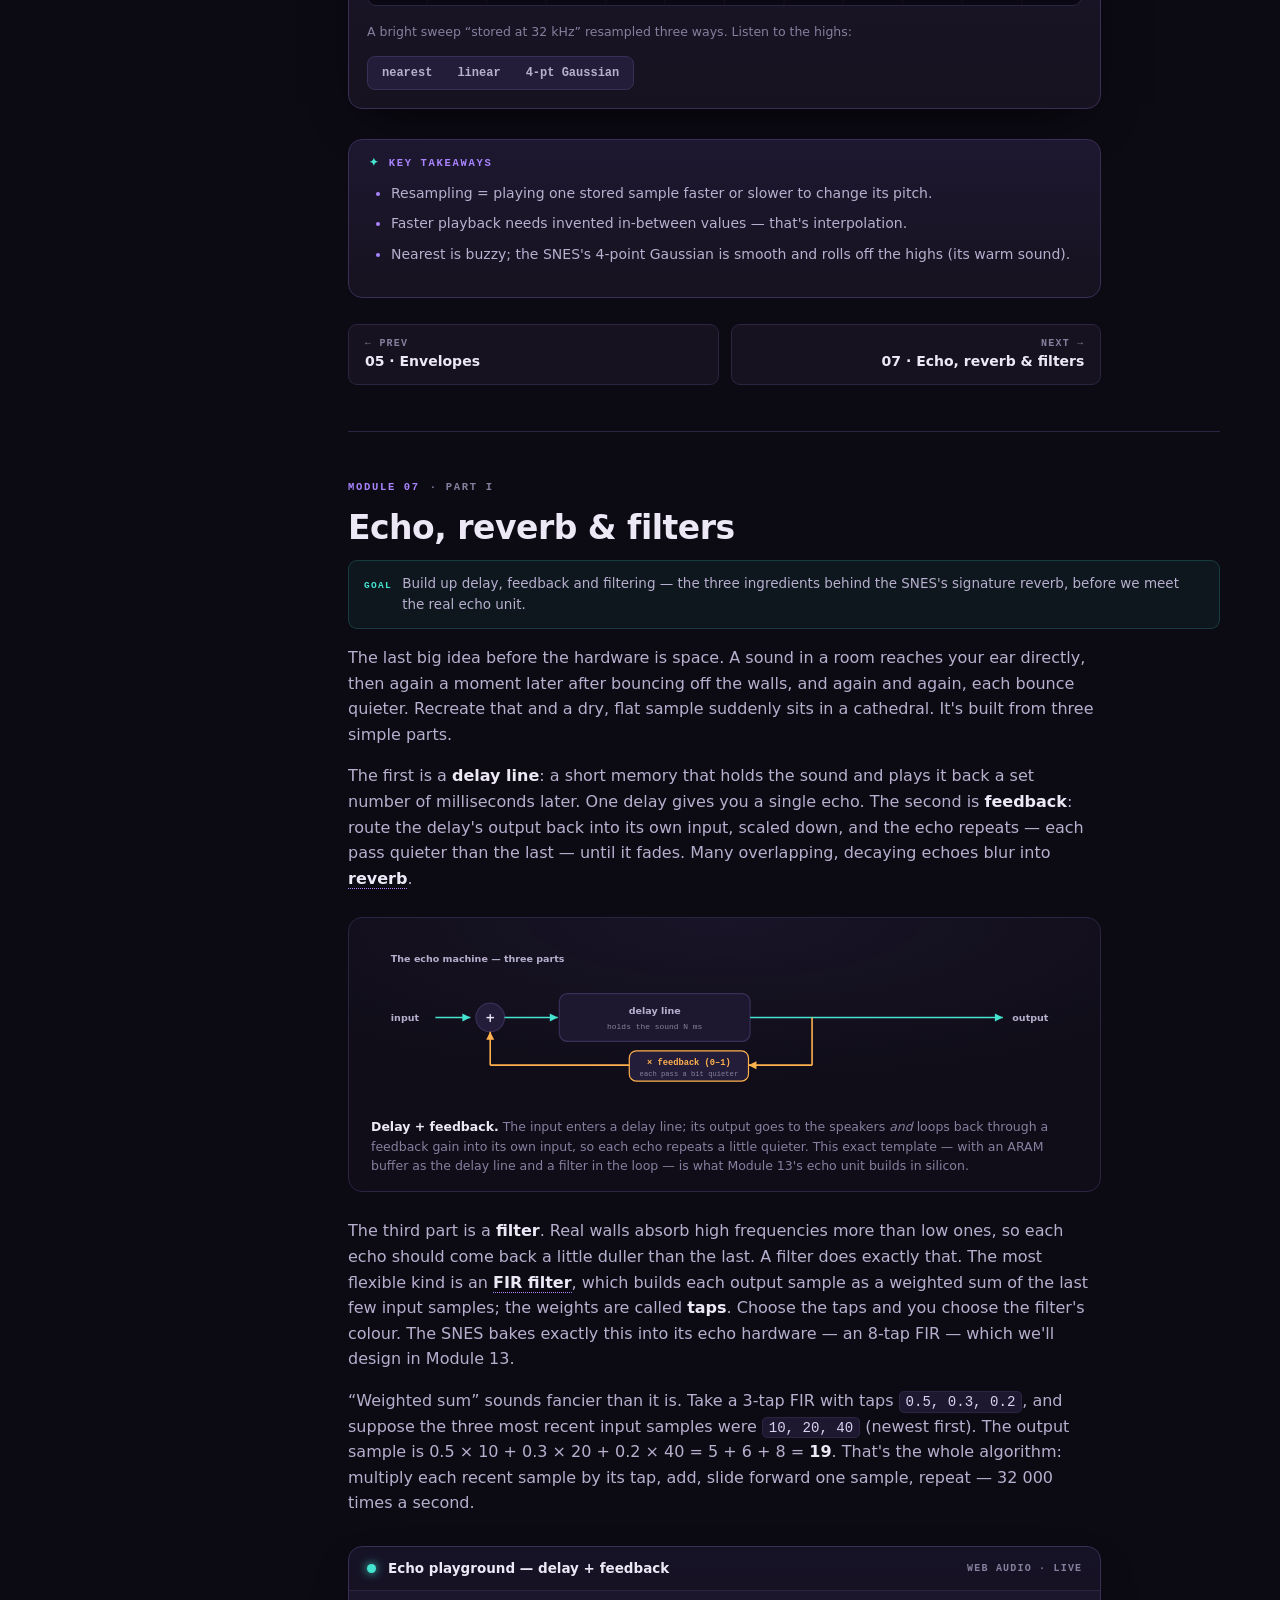
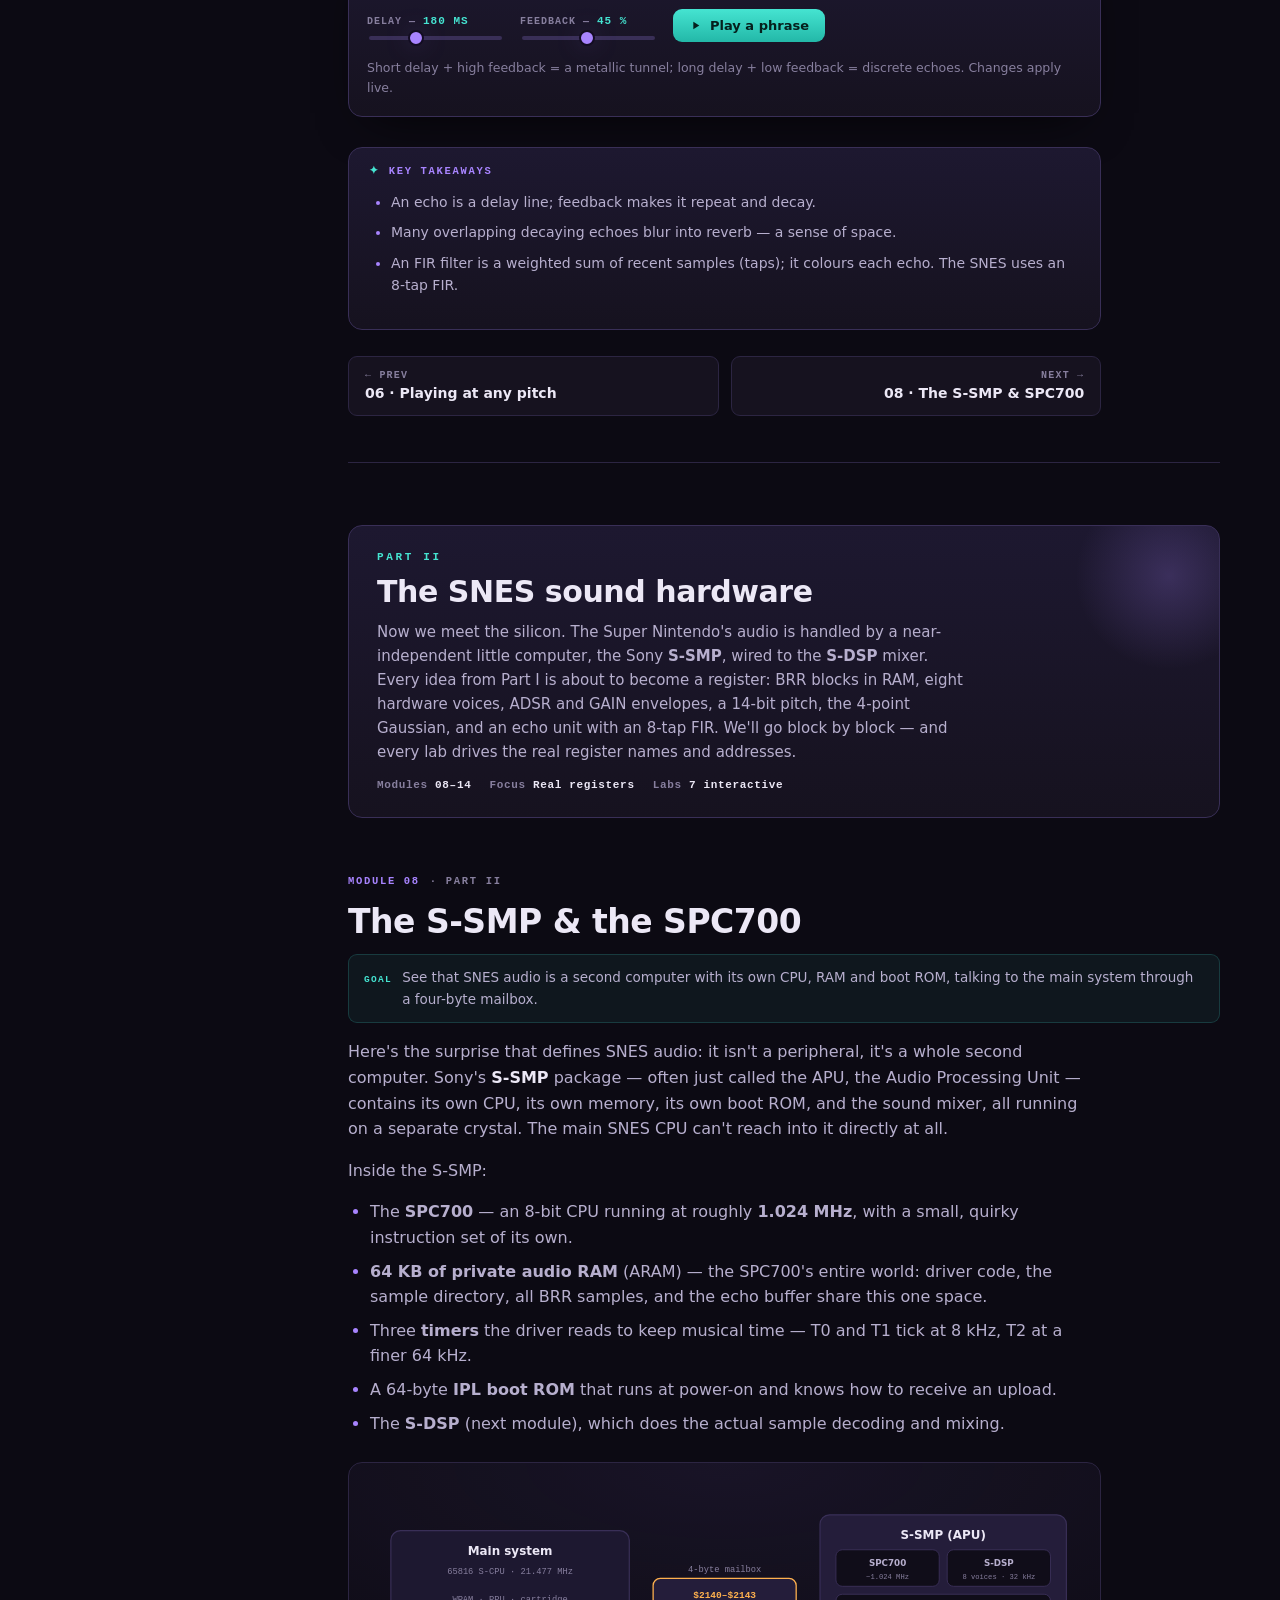
==== commit 2c4a5830: "Add the term-glossary command palette Self-contained palette.js linked from all five course pages fo" ====
--- a/audio/index.html
+++ b/audio/index.html
@@ -2172,5 +2172,6 @@
 </div>
 
 <script src="app.js"></script>
+<script src="../palette.js" defer></script>
 </body>
 </html>
